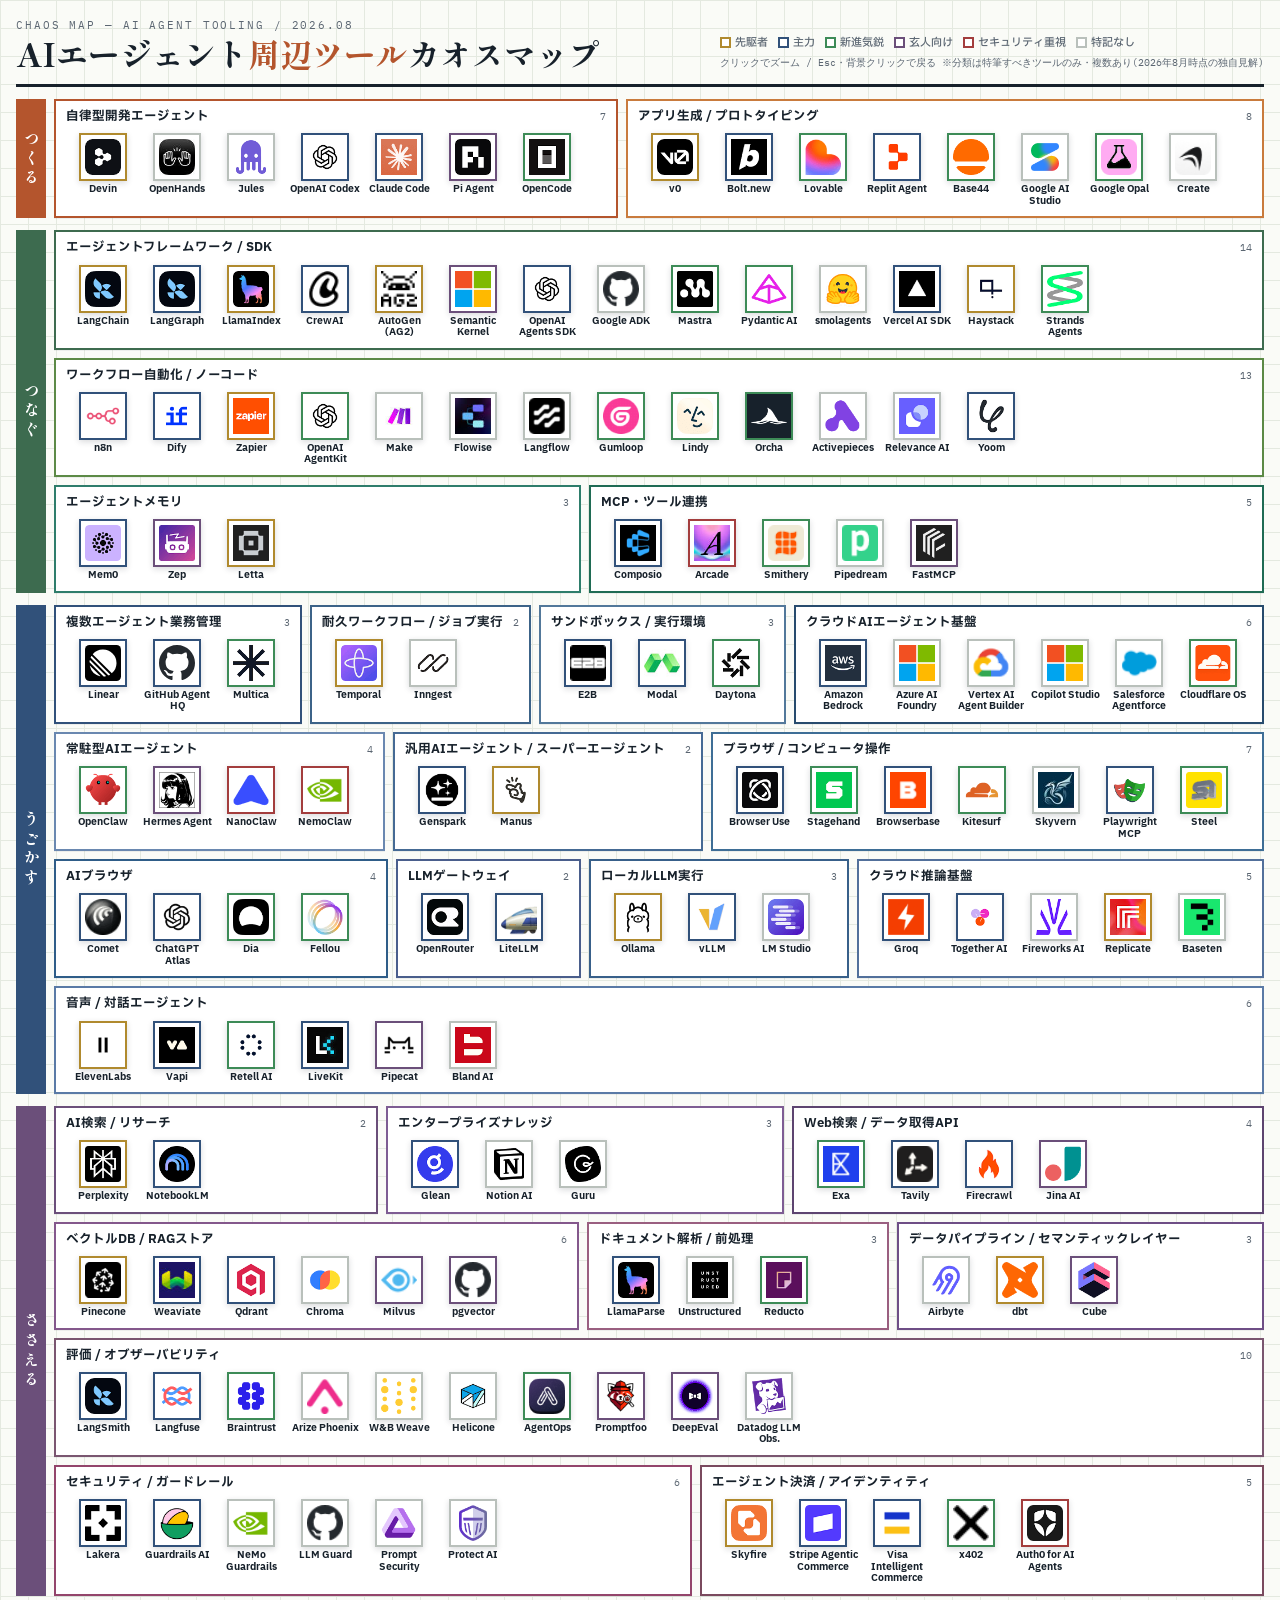
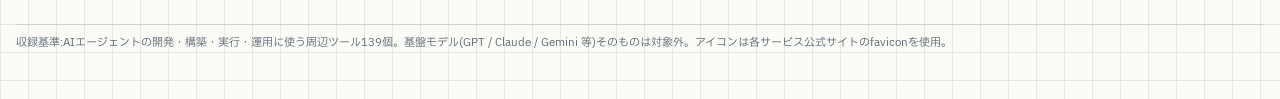
==== index.html @ af5947ff "rename html file" ====
<!DOCTYPE html>
<html lang="ja">
<head>
<meta charset="UTF-8">
<meta name="viewport" content="width=device-width, initial-scale=1.0">
<title>AIエージェント周辺ツール カオスマップ 2026</title>
<link rel="preconnect" href="https://fonts.googleapis.com">
<link href="https://fonts.googleapis.com/css2?family=Shippori+Mincho+B1:wght@700;800&family=IBM+Plex+Sans+JP:wght@400;500;700&family=IBM+Plex+Mono:wght@400;500&display=swap" rel="stylesheet">
<style>
:root{
  --paper:#FAFBF7;
  --grid:#E4E9E0;
  --ink:#17212B;
  --sub:#5B6672;
  --line:#C9D2CC;
  --panel:#FFFFFF;
  --t-pioneer:#B08A2E;
  --t-main:#31517A;
  --t-rising:#3D8B57;
  --t-expert:#6B4F7A;
  --t-security:#A33D3D;
}
*{margin:0;padding:0;box-sizing:border-box}
body{
  font-family:"IBM Plex Sans JP",-apple-system,"Hiragino Sans",sans-serif;
  color:var(--ink);
  background:var(--paper);
  background-image:
    linear-gradient(var(--grid) 1px, transparent 1px),
    linear-gradient(90deg, var(--grid) 1px, transparent 1px);
  background-size:28px 28px;
  line-height:1.5;
}
.wrap{max-width:1360px;margin:0 auto;padding:18px 16px 48px}

/* ---------- compact header ---------- */
header{
  display:flex;flex-wrap:wrap;align-items:flex-end;gap:8px 24px;
  border-bottom:3px solid var(--ink);padding-bottom:12px;margin-bottom:6px;
}
.h-left .eyebrow{font-family:"IBM Plex Mono",monospace;font-size:10.5px;letter-spacing:.18em;color:var(--sub)}
h1{font-family:"Shippori Mincho B1",serif;font-weight:800;font-size:clamp(20px,3.4vw,32px);line-height:1.2}
h1 .accent{color:#B4552D}
.h-right{display:flex;flex-direction:column;gap:4px;margin-left:auto;padding-bottom:2px}
.tier-legend{display:flex;flex-wrap:wrap;gap:4px 10px;font-size:11px;align-items:center}
.tier-key{display:inline-flex;align-items:center;gap:4px;color:var(--sub);font-weight:500}
.tier-key .ring{width:11px;height:11px;border:2.5px solid #888;background:#fff}
.legend-note{font-family:"IBM Plex Mono",monospace;color:var(--sub);font-size:10px}

/* ---------- zones (dense) ---------- */
.zone{display:flex;gap:8px;margin-top:12px}
.zone-rail{
  flex:0 0 30px;
  writing-mode:vertical-rl;
  font-family:"Shippori Mincho B1",serif;
  font-weight:700;font-size:15px;letter-spacing:.3em;
  color:#fff;text-align:center;padding:12px 0;
  display:flex;align-items:center;justify-content:center;
}
.zone-body{flex:1;display:flex;flex-wrap:wrap;gap:8px;align-content:flex-start}

/* ---------- category panels: icon clouds ---------- */
.panel{
  background:var(--panel);
  border:2px solid var(--hue,#888);
  padding:8px 10px 6px;
  box-shadow:0 1px 0 rgba(23,33,43,.06);
  cursor:zoom-in;
  transition:box-shadow .15s,transform .15s;
  flex:1 1 auto;
}
.panel:hover{box-shadow:0 4px 14px rgba(23,33,43,.16);transform:translateY(-1px)}
.panel h2{
  font-size:12.5px;font-weight:700;line-height:1.3;
  display:flex;justify-content:space-between;align-items:baseline;gap:8px;
  margin-bottom:2px;
}
.panel h2 .count{font-family:"IBM Plex Mono",monospace;font-size:10px;font-weight:400;color:var(--sub)}
.cloud{display:flex;flex-wrap:wrap;align-items:flex-start;justify-content:flex-start}
.tile{
  width:74px;
  display:flex;flex-direction:column;align-items:center;gap:2px;
  padding:6px 2px 4px;
  cursor:zoom-in;
  transition:transform .12s;
}
.tile:hover{transform:scale(1.14);z-index:3;position:relative}
.tile .ic{
  width:48px;height:48px;
  background:#fff;border:2.5px solid var(--tier,#98a0a8);
  box-shadow:0 2px 6px rgba(23,33,43,.16);
  display:flex;align-items:center;justify-content:center;
  overflow:hidden;
}
.tile .ic img{width:36px;height:36px;object-fit:contain}
.tile .ic.mono{font-family:"IBM Plex Mono",monospace;font-size:20px;font-weight:700;color:#fff;background:var(--mono-bg,#8a8f98)}
.tile .nm{
  font-size:10px;font-weight:700;line-height:1.15;text-align:center;
  max-width:74px;overflow-wrap:break-word;
}

footer{margin-top:28px;border-top:1px solid var(--line);padding-top:10px;font-size:11px;color:var(--sub)}
footer p+p{margin-top:3px}

/* ---------- zoom overlay ---------- */
#ov{
  position:fixed;inset:0;z-index:50;display:none;
  background:rgba(23,33,43,.45);
  backdrop-filter:blur(3px);
  overflow-y:auto;
  padding:4vh 16px 6vh;
}
#ov.open{display:block}
#ovPanel{
  max-width:1080px;margin:0 auto;
  background:var(--paper);
  border:3px solid var(--hue,#888);
  box-shadow:0 18px 60px rgba(0,0,0,.35);
  padding:22px 26px 28px;
  transform-origin:center top;
}
#ovPanel.zooming{transition:transform .28s cubic-bezier(.2,.8,.25,1),opacity .28s}
.crumbs{
  display:flex;align-items:center;gap:6px;flex-wrap:wrap;
  font-size:12.5px;font-family:"IBM Plex Mono",monospace;color:var(--sub);
  margin-bottom:14px;
}
.crumbs a{color:var(--ink);text-decoration:none;border-bottom:1px dashed var(--sub);cursor:pointer}
.crumbs a:hover{color:#B4552D;border-color:#B4552D}
.crumbs .sep{color:var(--line)}
.crumbs .cur{font-weight:700;color:var(--ink)}
.ov-close{
  float:right;
  font-family:"IBM Plex Mono",monospace;font-size:12px;
  border:1.5px solid var(--ink);background:#fff;
  padding:4px 10px;cursor:pointer;
}
.ov-close:hover{background:var(--ink);color:#fff}
.ov-title{font-family:"Shippori Mincho B1",serif;font-weight:800;font-size:clamp(20px,3.6vw,30px);line-height:1.3}
.ov-desc{
  display:grid;grid-template-columns:repeat(2,minmax(0,1fr));gap:10px;
  max-width:980px;margin-top:16px;
}
.ov-desc-block{
  min-width:0;padding:12px 14px 13px;
  border:1px solid var(--line);border-top:3px solid var(--hue);background:#fff;
}
.ov-desc-block h3{
  display:flex;align-items:center;gap:7px;margin-bottom:7px;
  font-size:12px;font-weight:700;letter-spacing:.05em;color:var(--ink);
}
.ov-desc-block h3::before{
  content:"";width:6px;height:6px;flex:none;background:var(--hue);border-radius:50%;
}
.ov-desc-block p{font-size:13px;color:var(--sub);line-height:1.8}
.ov-desc-block p span{display:block}
.ov-desc-block p span+span{margin-top:3px}
.ov-desc-fallback{font-size:13.5px;color:var(--sub);line-height:1.95;max-width:920px;margin-top:10px}
.tier-badge{
  display:inline-flex;align-items:center;gap:4px;
  font-size:10.5px;font-weight:700;letter-spacing:.04em;
  padding:1px 7px;color:#fff;
}
.tier-badge.pioneer{background:var(--t-pioneer)}
.tier-badge.main{background:var(--t-main)}
.tier-badge.rising{background:var(--t-rising)}
.tier-badge.expert{background:var(--t-expert)}
.tier-badge.security{background:var(--t-security)}
.mini{
  font-size:10px;font-family:"IBM Plex Mono",monospace;color:var(--sub);
  border:1px solid var(--line);padding:0 5px;
}

/* category view */
.relwrap{position:relative;margin-top:20px}
.relsvg{position:absolute;inset:0;width:100%;height:100%;pointer-events:none;z-index:2;overflow:visible}
.cards{display:grid;grid-template-columns:repeat(auto-fill,minmax(216px,1fr));gap:58px 54px;position:relative;z-index:1}
.tcard{
  background:#fff;border:1px solid var(--line);
  padding:11px 12px;cursor:zoom-in;
  box-shadow:0 1px 0 rgba(23,33,43,.06);
  transition:box-shadow .15s,transform .15s;
  display:flex;flex-direction:column;gap:6px;
}
.tcard:hover{box-shadow:0 5px 16px rgba(23,33,43,.2);transform:translateY(-2px)}
.tcard .row1{display:flex;align-items:center;gap:9px}
.tcard .ic{
  width:40px;height:40px;flex:none;
  background:#fff;border:2px solid var(--tier,#98a0a8);
  display:flex;align-items:center;justify-content:center;overflow:hidden;
}
.tcard .ic img{width:30px;height:30px;object-fit:contain}
.tcard .ic.mono{font-family:"IBM Plex Mono",monospace;font-size:17px;font-weight:700;color:#fff;background:var(--mono-bg,#8a8f98)}
.tcard .nm{font-weight:700;font-size:14px;line-height:1.25;flex:1}
.tcard .d{font-size:11.5px;color:var(--sub)}
.tcard .row2{display:flex;align-items:center;gap:6px;flex-wrap:wrap}
.xrel{margin-top:22px;border-top:1px dashed var(--line);padding-top:14px}
.xrel h3,.rel-legend h3,.svc-rels h3,.svc-sibs h3,.tl h3,.pow h3{font-size:12.5px;font-weight:700;letter-spacing:.06em;color:var(--sub);margin-bottom:8px}

/* 勢力図 (category power-map commentary) */
.pow{margin-top:26px;border-top:1px dashed var(--line);padding-top:14px}
.pow p{font-size:13.5px;line-height:1.95;max-width:880px}

/* category timeline */
.tl{margin-top:26px;border-top:1px dashed var(--line);padding-top:14px}
.tl-track{display:flex;overflow-x:auto;border-left:2px solid var(--ink);align-items:stretch}
.tl-col{flex:1 0 auto;min-width:92px;border-right:1px dashed var(--line);padding:0 10px 6px}
.tl-col.gap{flex:0 0 auto;min-width:34px;display:flex;align-items:flex-start;justify-content:center;color:var(--sub);font-family:"IBM Plex Mono",monospace;padding-top:3px}
.tl-year{font-family:"IBM Plex Mono",monospace;font-size:11.5px;font-weight:700;border-bottom:2px solid var(--ink);margin-bottom:9px;padding:1px 0}
.tl-items{display:flex;flex-direction:column;gap:7px}
.tl-item{display:flex;align-items:flex-start;gap:6px;font-size:11px;font-weight:700;cursor:zoom-in;line-height:1.2}
.tl-txt{display:flex;flex-direction:column;gap:1px;min-width:0}
.tl-n{overflow-wrap:break-word}
.tl-item:hover{color:#B4552D}
.tl-item .ic{width:22px;height:22px;border-width:2px;flex:none;background:#fff;display:inline-flex;align-items:center;justify-content:center;overflow:hidden}
.tl-item .ic img{width:16px;height:16px;object-fit:contain}
.tl-item .ic.mono{font-size:11px}
.tl-m{font-family:"IBM Plex Mono",monospace;font-size:9.5px;font-weight:400;color:var(--sub)}
.tl.single-year .tl-col{width:100%}
.tl.single-year .tl-items{display:grid;grid-template-columns:repeat(auto-fit,minmax(130px,1fr));gap:8px}
.tl.single-year .tl-item{border:1px solid var(--line);background:var(--panel);padding:8px;min-height:42px}
.xrel-items{display:flex;flex-direction:column;gap:6px}
.xrel-item{font-size:13px;display:flex;align-items:center;gap:8px;flex-wrap:wrap}
.xrel-item a{color:var(--ink);font-weight:700;text-decoration:none;border-bottom:1px dashed var(--sub);cursor:pointer}
.xrel-item a:hover{color:#B4552D;border-color:#B4552D}
.xrel-item .cat-of{font-size:11px;color:var(--sub)}
.reltag{font-size:10.5px;font-weight:700;color:#fff;padding:1px 8px;flex:none}
.rel-legend{margin-top:18px;border-top:1px dashed var(--line);padding-top:12px}
.rel-legend .items{display:flex;flex-wrap:wrap;gap:6px 14px;font-size:11.5px;color:var(--sub);align-items:center}
.rel-legend .sw{display:inline-block;width:22px;height:0;border-top-width:2.5px;margin-right:5px;vertical-align:middle}

/* service view */
.svc-head{display:flex;gap:16px;align-items:flex-start;margin-top:6px}
.svc-head .ic{
  width:76px;height:76px;flex:none;
  background:#fff;border:3px solid var(--tier,#98a0a8);
  display:flex;align-items:center;justify-content:center;overflow:hidden;
  box-shadow:0 3px 10px rgba(23,33,43,.15);
}
.svc-head .ic img{width:56px;height:56px;object-fit:contain}
.svc-head .ic.mono{font-family:"IBM Plex Mono",monospace;font-size:32px;font-weight:700;color:#fff;background:var(--mono-bg,#8a8f98)}
.svc-meta{flex:1}
.svc-badges{display:flex;gap:6px;flex-wrap:wrap;margin-top:6px;align-items:center}
.svc-link{font-family:"IBM Plex Mono",monospace;font-size:12px;color:#31517A;text-decoration:none;border-bottom:1px solid #31517A}
.svc-link:hover{color:#B4552D;border-color:#B4552D}
.svc-body{margin-top:18px;font-size:14.5px;line-height:1.9;max-width:820px}
.svc-cat-line{font-size:12px;color:var(--sub);margin-top:4px}
.svc-rels,.svc-sibs{margin-top:22px;border-top:1px dashed var(--line);padding-top:14px}
.sib-cloud{display:flex;flex-wrap:wrap}
.sib-cloud .tile{width:70px}
.sib-cloud .tile .ic{width:42px;height:42px}
.sib-cloud .tile .ic img{width:31px;height:31px}

@media(max-width:640px){
  .zone{gap:6px}
  .zone-rail{flex-basis:26px;font-size:13px;letter-spacing:.22em}
  .tile{width:64px}
  .tile .ic{width:42px;height:42px}
  .tile .ic img{width:31px;height:31px}
  #ovPanel{padding:16px 14px 22px}
  .ov-desc{grid-template-columns:1fr;gap:8px}
  .cards{grid-template-columns:repeat(auto-fill,minmax(160px,1fr));gap:26px 14px}
}
@media print{body{background:none}}
</style>
</head>
<body>
<div class="wrap">

<header>
  <div class="h-left">
    <div class="eyebrow">CHAOS MAP — AI AGENT TOOLING / 2026.08</div>
    <h1>AIエージェント<span class="accent">周辺ツール</span>カオスマップ</h1>
  </div>
  <div class="h-right">
    <div class="tier-legend">
      <span class="tier-key"><span class="ring" style="border-color:var(--t-pioneer)"></span>先駆者</span>
      <span class="tier-key"><span class="ring" style="border-color:var(--t-main)"></span>主力</span>
      <span class="tier-key"><span class="ring" style="border-color:var(--t-rising)"></span>新進気鋭</span>
      <span class="tier-key"><span class="ring" style="border-color:var(--t-expert)"></span>玄人向け</span>
      <span class="tier-key"><span class="ring" style="border-color:var(--t-security)"></span>セキュリティ重視</span>
      <span class="tier-key"><span class="ring" style="border-color:#B9C0BB"></span>特記なし</span>
    </div>
    <div class="legend-note">クリックでズーム / Esc・背景クリックで戻る ※分類は特筆すべきツールのみ・複数あり(2026年8月時点の独自見解)</div>
  </div>
</header>

<div id="map"></div>

<footer>
  <p>収録基準:AIエージェントの開発・構築・実行・運用に使う周辺ツール139個。基盤モデル(GPT / Claude / Gemini 等)そのものは対象外。アイコンは各サービス公式サイトのfaviconを使用。</p>
</footer>

</div>

<div id="ov" aria-modal="true" role="dialog"><div id="ovPanel"></div></div>

<script>
const S="saas",O="oss",B="both";
/* tool: [name, type, shortDesc, tier, bigtech?] */
const zones=[
{
  name:"つくる",color:"#B4552D",
  cats:[
    {title:"自律型開発エージェント",hue:"#B4552D",desc:"チャットやIssueからタスクを委任すると、コードやPRが非同期で返ってくる「AIエンジニア」型のエージェント。2024年のDevin登場で市場が立ち上がり、2025年にモデル各社が参入して開発現場の主戦場となった。",trend:"口火を切ったDevinに対し、モデルを持つ強みを活かしたClaude CodeとOpenAI Codexが2025年に一気に主導権を握った。OSS側はDevinへの対抗で生まれたOpenHandsが老舗格、Claude Code代替を掲げるOpenCodeが急伸中。ミニマル思想のPi Agentは「ハーネスは薄くていい」という対抗軸を示し、OpenClawのエンジンに採用されるなど存在感が大きい。",
     tools:[
      ["Devin",S,"Cognition社の自律型AIエンジニア。Slack等からタスクを丸ごと委任",["pioneer"]],
      ["OpenHands",O,"旧OpenDevin。OSSの自律型開発エージェントプラットフォーム",null],
      ["Jules",S,"Googleの非同期コーディングエージェント。GitHub連携でバックグラウンド実行",null,1],
      ["OpenAI Codex",S,"OpenAIのコーディングエージェント。クラウドで並列タスク実行",["main"],1],
      ["Claude Code",S,"Anthropic製エージェント。CLI・Web・モバイルから開発を委任",["main"],1],
      ["Pi Agent",O,"4ツールのみの超ミニマルOSSエージェント。OpenClawの基盤エンジン",["expert"]],
      ["OpenCode",O,"モデル非依存のOSSターミナルエージェント。Claude CodeのOSS代替の代表格",["rising"]]
     ]},
    {title:"アプリ生成 / プロトタイピング",hue:"#C97B3D",desc:"自然言語からUI・アプリを丸ごと生成する「vibe coding」の中心地。プロトタイプ用途から始まり、いまや本番アプリの初期構築まで守備範囲を広げている。",trend:"先行したv0(Vercel)とBolt.newの2強に、欧州発で急成長したLovableが割って入る構図。Replit Agentは構築からDB・デプロイまでの一気通貫で独自路線を走る。Base44のWix買収(2025年6月)が象徴する通り、大手による買収・取り込みが進むフェーズに入った。GoogleはAI StudioとOpalの二面展開で追う。",
     tools:[
      ["v0",S,"Vercel製。プロンプトからUI/Reactアプリを生成しそのままデプロイ",["pioneer", "main"]],
      ["Bolt.new",B,"StackBlitz製。ブラウザ内でフルスタックアプリ生成(OSS版bolt.diy)",["main"]],
      ["Lovable",S,"自然言語からWebアプリを構築する欧州発の急成長サービス",["rising"]],
      ["Replit Agent",S,"Replit上で構築からDB・デプロイまで一気通貫",["main"]],
      ["Base44",S,"ノーコードでフルアプリを生成。Wix傘下",["rising"]],
      ["Google AI Studio",S,"Gemini公式の開発ハブ。Buildでプロンプトからアプリ生成・公開",null,1],
      ["Google Opal",S,"Google Labs製。ノーコードでAIミニアプリを構築・共有",["rising"],1],
      ["Create",S,"テキストからサイト・アプリ・ツールを生成",null]
     ]},
  ]
},
{
  name:"つなぐ",color:"#3D6B4F",
  cats:[
    {title:"エージェントフレームワーク / SDK",hue:"#3D6B4F",desc:"エージェントをコードで組み立てるための開発基盤。LLM呼び出し・ツール実行・制御フロー・マルチエージェント連携を抽象化する。「とりあえずLangChain」の時代から、用途特化・軽量化へと世代交代が進む。",trend:"老舗LangChainはエコシステムの厚みでなお最大勢力だが、重厚な抽象化への反動から、型安全のPydantic AI、TypeScript圏のMastra・Vercel AI SDKといった軽量世代が支持を拡大。制御を厳密にしたい本番用途はLangGraphが定番化した。Microsoft・OpenAI・Google(ADK)・AWS(Strands)と大手の公式SDK参入が相次ぎ、中立系OSSとの綱引きが続く。",
     tools:[
      ["LangChain",O,"LLMアプリ開発の定番OSSフレームワーク。エコシステムが最大級",["pioneer", "main"]],
      ["LangGraph",B,"状態グラフでエージェントの制御フローを厳密に設計。商用Platformあり",["main"]],
      ["LlamaIndex",B,"RAG・データ接続に強いフレームワーク。エージェント機能も充実",["pioneer"]],
      ["CrewAI",B,"役割ベースのマルチエージェント「クルー」を手軽に構築",["main"]],
      ["AutoGen (AG2)",O,"Microsoft発のマルチエージェント会話フレームワーク",["pioneer"],1],
      ["Semantic Kernel",O,"Microsoft製のエンタープライズ向けエージェントSDK",["expert"],1],
      ["OpenAI Agents SDK",O,"OpenAI公式の軽量エージェントSDK。ハンドオフ機構が特徴",["main"],1],
      ["Google ADK",O,"GoogleのAgent Development Kit。A2Aプロトコルと連携",null,1],
      ["Mastra",B,"TypeScript向けエージェントフレームワーク。Gatsby開発陣が開発",["rising"]],
      ["Pydantic AI",O,"型安全なPythonエージェントFW。Pydanticチーム製",["rising"]],
      ["smolagents",O,"Hugging Face製の軽量エージェント。コード実行型が特徴",null],
      ["Vercel AI SDK",O,"TS/JSでAI機能を実装する事実上の標準SDK",["main"]],
      ["Haystack",B,"deepset製。検索・RAGパイプライン構築の老舗OSS",["pioneer"]],
      ["Strands Agents",O,"AWS発のOSSエージェントSDK。モデル駆動アプローチ",["rising"],1]
     ]},
    {title:"ワークフロー自動化 / ノーコード",hue:"#5C8A46",desc:"GUIや自然言語でエージェントと業務フローを組み立てる層。従来のiPaaSがAIを取り込み、AIネイティブな新興勢やローカル実行型が追う世代交代の最中にある。",trend:"老舗Zapierは8,000超の連携数でなお首位だが、セルフホストできるn8nがAIエージェントノードを武器に開発者層を取り込んだ。LLMアプリビルダーではDify、国産SaaS連携ではYoomが強い。GumloopはAI中心の処理、Orchaは無料OSS・ローカル実行という別軸で参入している。LangChain系ビルダーは本家の進化に挟まれ、差別化を迫られている。",
     tools:[
      ["n8n",B,"セルフホスト可能なワークフロー自動化。AIエージェントノードが強力",["main"]],
      ["Dify",B,"LLMアプリ/エージェントをGUIで構築できる人気OSS",["main"]],
      ["Zapier",S,"8,000超のアプリ連携を誇る自動化の老舗。AIエージェント機能も追加",["pioneer", "main"]],
      ["OpenAI AgentKit",S,"OpenAI公式。Agent Builder等でエージェントをGUI構築・組込",["rising"],1],
      ["Make",S,"ビジュアル重視のワークフロー自動化。複雑な分岐に強い",null],
      ["Flowise",B,"ノードベースでLLMフローを組めるOSSビルダー",null],
      ["Langflow",B,"LangChainベースのビジュアルビルダー",null],
      ["Gumloop",S,"AI特化のワークフロー自動化SaaS",["rising"]],
      ["Lindy",S,"ノーコードでAIアシスタント/エージェントを作成",["rising"]],
      ["Orcha",O,"自然言語で35超のツールをつなぐ、ローカル実行のOSS自動化デスクトップ",["rising"]],
      ["Activepieces",B,"OSSのZapier代替。MCP対応で拡張しやすい",null],
      ["Relevance AI",S,"ノーコードで「AIワークフォース」を構築",null],
      ["Yoom",S,"国産ノーコード自動化。国内SaaS連携とAI-OCR等のAI処理に強い",["main"]]
     ]},
    {title:"エージェントメモリ",hue:"#2E7D6B",desc:"会話やセッションをまたいでエージェントに長期記憶を与えるレイヤー。ユーザーごとの文脈保持が必要なコンシューマー向けエージェントの基盤技術。",trend:"研究発のLetta(旧MemGPT)が概念を切り開き、実装の使いやすさでMem0が事実上の定番になった。Zepはナレッジグラフ路線で企業向けに深掘りする。ただしモデルのコンテキスト長拡大と、ChatGPT/Claude本体へのメモリ内蔵が進むにつれ、独立レイヤーとしての存在意義を問われ続ける分野でもある。",
     tools:[
      ["Mem0",B,"エージェント用の長期メモリレイヤー。ユーザーごとの記憶を保持",["main"]],
      ["Zep",B,"会話履歴からナレッジグラフを構築するメモリ基盤",["expert"]],
      ["Letta",B,"旧MemGPT。メモリを持続するステートフルエージェント基盤",["pioneer"]]
     ]},
    {title:"MCP・ツール連携",hue:"#1F6B54",desc:"エージェントと外部ツール・SaaSをつなぐ接続層。ただし自分の資格情報で少数のツールを呼ぶだけなら、通常のライブラリやAPIの直呼びで足りる。この層が効くのは「他人のアカウントを預かる」「接続先が数十を超える」場合で、2024年末のMCP(Model Context Protocol)登場で標準化が一気に進んだ。",trend:"前提として、ここのサービスは全員に必要なものではない。自作エージェント+自分のAPIキー+数個のツールなら普通にパッケージを呼ぶのが最速で、これらの本質は「エンドユーザーごとのOAuthトークンを預かる金庫」と「数百コネクタの保守の外注」にある。その条件に当てはまる世界では、接続数で勝負するComposio・Pipedream、MCPレジストリのSmithery、開発フレームワークのFastMCPが中核を押さえ、認証付き実行のArcadeは「エージェントに権限をどう渡すか」に正面から取り組んで決済/アイデンティティ分野とも接近しつつある。",
     tools:[
      ["Composio",S,"エージェントと数百のSaaSをつなぐツール連携基盤",["main"]],
      ["Arcade",B,"認証付きでエージェントにツールを安全に実行させる基盤",["security"]],
      ["Smithery",S,"MCPサーバーのレジストリ/ホスティング",["rising"]],
      ["Pipedream",S,"API連携基盤。数千のアプリをMCPサーバーとして提供",null],
      ["FastMCP",O,"MCPサーバー構築の定番Pythonフレームワーク",["expert"]]
     ]},
  ]
},
{
  name:"うごかす",color:"#31517A",
  cats:[
    {title:"複数エージェント業務管理",hue:"#31517A",desc:"複数のAIや人へ仕事を割り振り、担当、進捗、相談、成果を一つの場所で管理する司令塔。個人でも組織でも使える。",
     trend:"エージェント単体の性能競争から、複数のAIへ誰が何を任せ、成果をどう共有するかという運用競争が始まった。現在の代表製品はソフトウェア開発から普及している。既存のIssue管理へAIを組み込むLinear、GitHub上で複数製品を束ねるAgent HQ、OSSで中立的な運用を目指すMulticaという3方向が見える。今後は開発以外の業務にも広がる可能性がある。",
     tools:[
      ["Linear",S,"AIエージェントをIssueやプロジェクトへ割り当て、人と同じ画面で進捗を管理",["main"]],
      ["GitHub Agent HQ",S,"複数のコーディングエージェントをGitHub上で割り当て・追跡する統合管理基盤",["main"],1],
      ["Multica",O,"エージェントをIssueの担当者として扱うOSSチーム管理基盤。進捗・会話・スキルも共有",["rising"]]
     ]},
    {title:"耐久ワークフロー / ジョブ実行",hue:"#3C6388",desc:"長時間のエージェント処理をステップ単位で保存し、障害や待機をまたいでも確実に再開させるバックエンド基盤。",
     trend:"分散システムで実績を積んだTemporalが、堅牢性を最優先する大規模・長期処理の基準点。Inngestはイベント駆動と導入の軽さを武器に、TypeScript中心のチームやサーバーレス環境から支持を広げる。両者ともエージェントを管理する画面ではなく、エージェントの仕事を落とさず動かす裏方である。",
     tools:[
      ["Temporal",B,"耐久性のあるワークフロー実行エンジン。長時間タスクの信頼性を担保",["pioneer", "expert"]],
      ["Inngest",B,"イベント駆動でAI処理を再試行・再開できる軽量な耐久実行基盤",null]
     ]},
    {title:"サンドボックス / 実行環境",hue:"#52789A",desc:"AIが生成したコードやコマンドを、利用者のPCや本番環境から隔離して安全に動かすためのクラウド実行環境。",
     trend:"エージェント専用サンドボックスではE2Bが市場を先行し、Daytonaが高速起動と状態保持で追う。ModalはAIエージェント専用品ではないが、GPU・Python処理からサンドボックスまで扱える汎用性が強み。競争軸は起動速度だけでなく、隔離強度、永続化、実行時間、ネットワーク制御へ広がっている。",
     tools:[
      ["E2B",B,"エージェント用のコード実行サンドボックス",["main"]],
      ["Modal",S,"生成コードも隔離実行できるサーバーレスGPU/Python基盤",["main"]],
      ["Daytona",B,"高速起動と状態保持に強いエージェント向けクラウドサンドボックス",["rising"]]
     ]},
    {title:"クラウドAIエージェント基盤",hue:"#274B6D",desc:"メガクラウド・大手SaaSが提供するマネージドなエージェント構築・運用基盤。ガバナンスと既存システム統合を武器にするエンタープライズの本命枠。",trend:"AWS Bedrockが機能の広さで一歩リードし、Azure AI FoundryとVertex AIが追走する三つ巴。業務側からはCopilot StudioとAgentforceが「現場が作る業務エージェント」を取りに来る。2026年8月にOSSで参入したCloudflare OSは、Gatekeeperによる統制を武器に「クラウドロックインなしの基盤」という新しい選択肢を突きつけた。",
     tools:[
      ["Amazon Bedrock",S,"AWSの生成AI基盤。Agents/AgentCoreでエージェントの構築から本番運用まで",["main"],1],
      ["Azure AI Foundry",S,"Microsoftの AI開発基盤。Agent Serviceとモデルカタログを統合",null,1],
      ["Vertex AI Agent Builder",S,"Google Cloudのエージェント構築・実行基盤。ADK/A2Aと連携",null,1],
      ["Copilot Studio",S,"Microsoft製。ノーコードで業務エージェントを構築しTeams等へ配置",null,1],
      ["Salesforce Agentforce",S,"CRMデータと連携する業務エージェント基盤。デジタルレイバーを掲げる",null,1],
      ["Cloudflare OS",B,"Cloudflare製のOSSエージェント基盤。隔離ランタイムとGatekeeperによる統制",["rising","security"],1]
     ]},
    {title:"常駐型AIエージェント",hue:"#6A88B0",desc:"メッセンジャーなどを窓口に、文脈を引き継ぎながら調査、通知、外部操作を続ける実働エージェント。個人だけでなくチームでも使える。",trend:"OpenClaw(旧Clawdbot)が2025年11月の登場から数ヶ月でコミュニティを席巻し、この分野の中心に座る。セキュリティ懸念への応答としてNanoClaw(コンテナ隔離)やNVIDIAのNemoClaw(統制レイヤー)が派生し、「OpenClaw経済圏」が形成されつつある。Nous ResearchのHermes Agentは経験からの自己学習という別軸を示す。管理画面よりも、会話と継続的な実行を担うことが共通点である。",
     tools:[
      ["OpenClaw",O,"WhatsApp/LINE等30超のチャネルに対応するOSS常駐エージェント。スキル共有のClawHubも",["rising"]],
      ["Hermes Agent",O,"Nous Research製。経験からスキルを自動獲得する自己学習型OSSエージェント",["expert"]],
      ["NanoClaw",O,"コンテナ隔離を前提にしたセキュリティ重視の軽量OSSエージェント",["security"]],
      ["NemoClaw",O,"NVIDIA製。OpenClawにサンドボックスや監査ログを加えるセキュリティ層",["security"],1]
     ]},
    {title:"汎用AIエージェント / スーパーエージェント",hue:"#456A94",desc:"1つの指示で調査から成果物作成まで完遂する万能型。2025年春のManusブームがこのジャンルを世に知らしめた。",trend:"火付け役のManusと、検索から電話代行まで抱えるGensparkの2強。ただしChatGPT/Claude本体のエージェント化が進むにつれ、汎用タスクは基盤モデル側に吸収されるリスクを常に抱える。生き残りの鍵はスライド・動画といった成果物の品質と、業務への深い統合だと見られている。",
     tools:[
      ["Genspark",S,"スーパーエージェントを核に調査・スライド・電話代行まで自律実行",["main"]],
      ["Manus",S,"調査から作業実行まで行う汎用自律エージェント。ブームの火付け役",["pioneer"]]
     ]},
    {title:"ブラウザ / コンピュータ操作",hue:"#3E6E96",desc:"エージェントがWeb画面やPCを直接操作するための実行ライブラリとブラウザ基盤。人間用UIしかないシステムをエージェントに開放する互換レイヤー。",trend:"OSSはBrowser Useがデファクトの座を固めた。クラウド実行基盤はBrowserbaseが先行し、自社SDKのStagehandとの垂直統合で強い。Playwright MCPは構造化されたページ情報を使う精度と、公式実装の安心感で急速に浸透。CloudflareのKitesurfは人向け機能を削り、大量並列時の効率を優先する軽量エンジンとして新たな競争軸を持ち込んだ。",
     tools:[
      ["Browser Use",B,"LLMにブラウザを操作させる人気OSSライブラリ",["main"]],
      ["Stagehand",O,"Browserbase製のAIブラウザ自動化SDK。コードとAIを併用",["rising"]],
      ["Browserbase",S,"エージェント向けヘッドレスブラウザのクラウド基盤",["main"]],
      ["Kitesurf",S,"Cloudflare製。AIエージェント向けに軽量化したステートレスなクラウドブラウザ",["rising"],1],
      ["Skyvern",B,"LLM+コンピュータビジョンでブラウザ作業を自動化",null],
      ["Playwright MCP",O,"Playwright公式のMCPサーバー。アクセシビリティツリーで操作",["main"],1],
      ["Steel",B,"エージェント向けブラウザAPI基盤",["rising"]]
     ]},
    {title:"AIブラウザ",hue:"#2F5D88",desc:"エージェントを内蔵し、人の代わりにWebを操作するブラウザ。2025年に一斉開花した「ポストChrome」の陣取り合戦。",trend:"先行のComet(Perplexity)が無償開放でユーザーを一気に広げた直後、OpenAIのChatGPT Atlasが参入して本命視される展開に。Dia(Atlassian傘下入り)はArc譲りのUX、Fellouは自律ワークフロー特化で差別化する。Google/Chrome陣営の反撃を含め、2026年最大級の覇権争いが進行中。",
     tools:[
      ["Comet",S,"Perplexity製のエージェント型ブラウザ。調査から予約・購入まで代行",["main"]],
      ["ChatGPT Atlas",S,"OpenAIのChatGPT内蔵ブラウザ。エージェントモードでサイト上のタスクを代行",["main"],1],
      ["Dia",S,"The Browser Company製のAIファーストブラウザ。Arc後継でAtlassian傘下",["rising"]],
      ["Fellou",S,"「Deep Action」で複数サイト横断の自律作業を行うエージェント型ブラウザ",["rising"]]
     ]},
    {title:"LLMゲートウェイ",hue:"#4A5E8C",desc:"多数のモデルを単一APIに統合する呼び出し口。モデルを乗り換えながら使うマルチモデル運用の標準装備になった。",trend:"ホスト型はOpenRouter、セルフホストOSSはLiteLLMという住み分けがほぼ確立した。モデルの世代交代が激しい限りゲートウェイの需要は安泰だが、各クラウドがゲートウェイ機能を内蔵し始めており、独立系はルーティングの賢さと課金管理で価値を証明し続ける必要がある。",
     tools:[
      ["OpenRouter",S,"数百のモデルを単一APIで呼べるゲートウェイ",["main"]],
      ["LiteLLM",B,"100超のLLM APIをOpenAI形式に統一するOSSプロキシ",["main", "expert"]]
     ]},
    {title:"ローカルLLM実行",hue:"#38608A",desc:"手元のマシンやオンプレでLLMを動かす実行環境。プライバシー、コスト、そして「自分のマシンで動く楽しさ」が普及の動機。",trend:"個人利用はOllamaが圧倒的デファクトで、GUI派にはLM Studioが定番。サーバーサイドの本番推論はvLLMが標準の座を固めた。ローカルで実用になる小型モデルの性能向上が強い追い風で、裾野は広がり続けている。",
     tools:[
      ["Ollama",O,"ローカルLLM実行の定番。1コマンドでモデルを起動",["pioneer", "main"]],
      ["vLLM",O,"高スループット推論エンジンの標準OSS",["main", "expert"]],
      ["LM Studio",S,"GUIでローカルLLMを動かすデスクトップアプリ",null]
     ]},
    {title:"クラウド推論基盤",hue:"#52709B",desc:"OSSモデルを高速・低コストで動かすマネージド推論API。モデルホスティングの主戦場であり、価格競争の最前線。",trend:"速度特化のGroq(独自LPU)が話題性で突出し、Together AIとFireworks AIが総合力で追う。老舗Replicateは「公開モデルを即APIで」という手軽さで個人開発者に強い。フロンティアモデルのAPI値下げに常に挟まれ、OSSモデル推論は消耗戦の様相を呈している。",
     tools:[
      ["Groq",S,"独自LPUによる超高速推論API",["main"]],
      ["Together AI",S,"OSSモデルのクラウド推論/ファインチューニング基盤",["main"]],
      ["Fireworks AI",S,"高速・低コストのモデル推論基盤",null],
      ["Replicate",S,"公開モデルをAPIで即実行できるプラットフォーム",["pioneer"]],
      ["Baseten",S,"モデルのデプロイ/推論基盤。本番運用向け",null]
     ]},
    {title:"音声 / 対話エージェント",hue:"#5A7AA6",desc:"電話・音声UIのリアルタイム対話エージェント。コールセンター自動化を軸に、音声がエージェントの主要インターフェースになりつつある。",trend:"音声合成の王者ElevenLabsが会話エージェント基盤まで降りてきて全域をカバーしにかかる。電話特化ではVapi・Retell AI・Bland AIが乱戦状態。OSS側はLiveKit(リアルタイム基盤)とPipecat(フレームワーク)の組み合わせが定番として定着した。",
     tools:[
      ["ElevenLabs",S,"音声合成の代表格。会話エージェント基盤も提供",["pioneer", "main"]],
      ["Vapi",S,"音声AIエージェントを構築するための開発者向けAPI",["main"]],
      ["Retell AI",S,"電話対応AIエージェントの構築基盤",["rising"]],
      ["LiveKit",B,"リアルタイム音声/映像のOSS基盤。音声エージェントSDKが人気",["main"]],
      ["Pipecat",O,"音声・マルチモーダルエージェントのOSSフレームワーク",["expert"]],
      ["Bland AI",S,"架電・受電を自動化する電話AI",null]
     ]},
  ]
},
{
  name:"ささえる",color:"#6B4F7A",
  cats:[
    {title:"AI検索 / リサーチ",hue:"#6B4F7A",desc:"Webや手持ち資料を根拠に調べて答えるリサーチエージェント。検索エンジンという行為そのものの再発明が進む。",trend:"AI検索の代名詞となったPerplexityが、ブラウザ(Comet)まで拡張して独走する。NotebookLMは「手持ち資料に閉じる」という逆張りで固有の地位を確立した。ただしChatGPT/Geminiへの検索統合という頭上の脅威は常にあり、独立系の生存競争は厳しさを増している。",
     tools:[
      ["Perplexity",S,"AI検索エンジンの代表格。検索APIも提供",["pioneer", "main"]],
      ["NotebookLM",S,"Google製。手持ち資料だけを根拠に回答・音声解説するリサーチ基盤",["main"],1]
     ]},
    {title:"エンタープライズナレッジ",hue:"#7E5D93",desc:"社内データを横断検索し、エージェントに業務文脈を供給する企業内ナレッジ層。RAGの「R」を企業内で担う。",trend:"Gleanが「社内版Google」としてエンタープライズを深耕しリードする。NotionはワークスペースぐるみのAI統合で、下からGleanの領域を侵食する構え。MCPの普及で「ナレッジをエージェントに繋ぐ」需要が急増しており、検索製品からエージェント基盤への転身が各社共通の課題になっている。",
     tools:[
      ["Glean",S,"社内データを横断検索するエンタープライズAIアシスタント",["main"]],
      ["Notion AI",S,"Notion内のドキュメント・ナレッジをAIで横断活用",null],
      ["Guru",S,"社内ナレッジ管理+AI検索",null]
     ]},
    {title:"Web検索 / データ取得API",hue:"#5D4470",desc:"エージェントに最適化された検索・クローリングAPI。エージェントがWebを見るための「目」を担う。",trend:"RAG時代にTavilyが定番化し、セマンティック検索のExaが追う。クローラーではFirecrawlが人気を集めて急成長した。検索APIの単価はエージェントのコスト構造に直結するため、価格と精度の競争が続く。Google/BingのAPI制約が強いことが、皮肉にも独立系の追い風になっている。",
     tools:[
      ["Exa",S,"AI/エージェント向けのセマンティックWeb検索API",["rising"]],
      ["Tavily",S,"エージェント向けに最適化されたWeb検索API",["main"]],
      ["Firecrawl",B,"WebサイトをLLM向けデータに変換するクローラー",["main"]],
      ["Jina AI",B,"Reader等のWebデータ取得・埋め込みAPI群",["expert"]]
     ]},
    {title:"ベクトルDB / RAGストア",hue:"#84588C",desc:"エンベディングを保存・検索するRAGの中核ストア。ブーム期の乱立から、整理・成熟のフェーズに入った。",trend:"ブームを作った先駆者Pineconeに、OSS勢のWeaviate・Qdrant・Milvusが追撃する構図が続く。だが実利面での最大勢力は「PostgreSQLで済ませる」pgvectorだという見方も根強い。専用DBはハイブリッド検索や運用性での差別化を迫られ、汎用DB(Postgres/Elasticsearch/MongoDB)のベクトル対応に絶えず浸食されている。",
     tools:[
      ["Pinecone",S,"マネージドベクトルDBの代表格",["pioneer", "main"]],
      ["Weaviate",B,"ハイブリッド検索に強いOSSベクトルDB",["main"]],
      ["Qdrant",B,"Rust製の高速OSSベクトルDB",["main"]],
      ["Chroma",B,"開発者に人気の軽量ベクトルDB",null],
      ["Milvus",B,"大規模向けOSSベクトルDB。Zillizが商用版を提供",["expert"]],
      ["pgvector",O,"PostgreSQLにベクトル検索を追加する拡張",["expert"]]
     ]},
    {title:"ドキュメント解析 / 前処理",hue:"#9A5F80",desc:"PDF・帳票・非構造化データをLLMが読める形に変換する前処理層。RAGの品質を左右する隠れた主役。",trend:"汎用ETLのUnstructuredが老舗格で、LlamaParseがRAG文脈での定番となり、精度特化のReductoが金融・医療など高難度領域で急伸する。VLM(視覚言語モデル)の進化で「解析専業ツール」の必要性がどこまで残るかが、この分野の今後を占う論点。",
     tools:[
      ["LlamaParse",S,"複雑なPDF・表を高精度解析するLlamaIndex系サービス",["main"]],
      ["Unstructured",B,"非構造化データをLLM向けに変換するETL",null],
      ["Reducto",S,"高精度ドキュメント解析API",["rising"]]
     ]},
    {title:"データパイプライン / セマンティックレイヤー",hue:"#6E4E86",desc:"データの統合・変換と、AIにデータの「意味」を教える層。AI以前から続くデータ基盤が、エージェント対応で再び脚光を浴びる。",trend:"dbtとAirbyteという確立した2大定番がエージェント対応を進める安定構図。異彩を放つのはCubeで、セマンティックレイヤーが「AIに正確な数値を答えさせる」ための必須部品として再発見され、強い追い風を受けている。",
     tools:[
      ["Airbyte",B,"データ統合(ELT)の定番OSS",null],
      ["dbt",B,"データ変換の業界標準ツール",["pioneer", "main"]],
      ["Cube",B,"セマンティックレイヤー。AIにデータの「意味」を提供し正確な分析を実現",["expert"]]
     ]},
    {title:"評価 / オブザーバビリティ",hue:"#7A5670",desc:"プロンプト評価・トレース・コスト監視。デモから本番へ進むために避けて通れない、エージェント運用の計器盤。",trend:"LangSmith(商用)とLangfuse(OSS)の2強構図が続く。エージェント特化の監視ではAgentOpsがユニークな位置を取る。既存監視の巨人Datadogの本格参入により、独立系は「LLM特化の深さ」で価値を証明できるかの正念場。評価側はPromptfooとDeepEvalがOSSの定番として定着した。",
     tools:[
      ["LangSmith",S,"LangChain製のトレース/評価プラットフォーム",["main"]],
      ["Langfuse",B,"OSSのLLMオブザーバビリティの代表格",["main"]],
      ["Braintrust",S,"評価・実験管理プラットフォーム",["rising"]],
      ["Arize Phoenix",B,"OSSのトレース/評価ツール",null],
      ["W&B Weave",B,"Weights & BiasesのLLMアプリ評価/監視",null],
      ["Helicone",B,"LLM APIの監視・コスト管理",null],
      ["AgentOps",B,"エージェント特化の監視/デバッグツール",["rising"]],
      ["Promptfoo",O,"OSSのプロンプト評価/レッドチーミング",["expert", "security"]],
      ["DeepEval",O,"単体テスト感覚で使えるOSSのLLM評価FW",["expert"]],
      ["Datadog LLM Obs.",S,"DatadogのLLM監視機能。既存監視と統合",null,1]
     ]},
    {title:"セキュリティ / ガードレール",hue:"#93456B",desc:"プロンプトインジェクション対策・入出力制御・AIセキュリティ統合。エージェントに権限と実行力を渡す時代の防具。",trend:"単機能のガードレールOSS(NeMo Guardrails/LLM Guard)は成熟し、主戦場は「エージェントの行動をどう統制するか」へ移った。LakeraとPrompt Securityが企業向けで競り合い、Protect AIのPalo Alto Networks買収が示す通り、大手セキュリティベンダーによる取り込みが加速している。",
     tools:[
      ["Lakera",S,"プロンプトインジェクション対策の代表格",["main"]],
      ["Guardrails AI",B,"入出力バリデーションのOSS+バリデータHub",["main"]],
      ["NeMo Guardrails",O,"NVIDIA製の対話ガードレールOSS",null,1],
      ["LLM Guard",O,"入出力のサニタイズを行うOSSツール",null],
      ["Prompt Security",S,"企業向け生成AIセキュリティ基盤",null],
      ["Protect AI",S,"AIセキュリティ統合。Palo Alto Networks傘下",null]
     ]},
    {title:"エージェント決済 / アイデンティティ",hue:"#7A4A5E",desc:"エージェントによる支払いと、「誰の代理か」という本人性を支える新しい信頼層。2025年に決済大手が一斉参入した最新分野。",trend:"2024年に単独で開拓した先駆者Skyfireの約1年後、Visa・Coinbase(x402)・Stripe(ACP)が数ヶ月差で相次いで参入し、一気に標準争いへ突入した。カードレールのVisa/Stripe連合とステーブルコインのx402が対立軸で、Cloudflareがx402側に付いたことで構図が鮮明に。アイデンティティはAuth0が先行するが、KYA(Know Your Agent)の標準はまだ定まっていない。",
     tools:[
      ["Skyfire",S,"エージェント決済網の先駆者。ウォレットとKYA(Know Your Agent)を提供",["pioneer"]],
      ["Stripe Agentic Commerce",S,"Stripe+OpenAIの決済標準ACP。ChatGPT内購入を支える",["main"],1],
      ["Visa Intelligent Commerce",S,"VisaNetをAIエージェントに開放。トークン化カードと支出制御をAPI提供",["main"],1],
      ["x402",O,"HTTP 402を復活させたオープン決済標準。ステーブルコインで即時支払い",["rising"]],
      ["Auth0 for AI Agents",S,"Okta/Auth0のエージェントID基盤。Token VaultとCIBAで安全な代理実行",["security"]]
     ]},
  ]
}
];

/* Category guides explain what each layer is, who needs it, and where it is excessive. */
const CATEGORY_DESCRIPTIONS={
  "自律型開発エージェント":"自律型開発エージェントは、自然言語で渡された課題を読み、リポジトリを調査し、実装、テスト、修正、プルリクエスト作成までを一続きの仕事として進めるツール群である。短いコードを補完する従来のAI支援とは異なり、人が常時横で指示しなくても数十分から数時間のタスクを非同期で処理できる点が核になる。主な利用者はソフトウェア開発者や開発組織で、定型的なバグ修正、依存関係更新、テスト追加、バックログ消化などに向く。一方、仕様が曖昧な新規事業や、設計判断に組織固有の背景が強く影響する仕事は、依然として人間のレビューと対話が欠かせない。一般の利用者が直接使う機会は少ないが、社内ツールやWebサービスを運営する企業にとっては開発速度を左右する重要な基盤になりつつある。選ぶ際は、対応する開発環境、権限の分離、変更内容の説明力、テスト成功率、並列実行、料金体系を確認したい。成果を人間が検証できる形で示し、既存のレビュー手順へ無理なく組み込めるかも重要である。",
  "アプリ生成 / プロトタイピング":"アプリ生成・プロトタイピングは、作りたい画面や機能を文章で伝えると、UI、コード、データベース、認証、公開環境までをまとめて用意するサービス群である。デザイン案を眺めるだけでなく、実際に触れるWebアプリを数分で作り、会話しながら修正できるため、企画担当者、デザイナー、個人開発者、起業家がアイデアを検証する場面で特に有効だ。社内の申請画面や小規模な業務ツールなら、非エンジニアでも実用段階まで持っていけることがある。ただし、生成直後のアプリがそのまま安全で保守可能とは限らない。決済、個人情報、複雑な権限、長期運用が絡む場合は、コードレビュー、テスト、監視、データ移行の設計が必要になる。一般の人に最も触れやすい開発カテゴリだが、簡単に作れることと安心して運営できることは別問題である。選定では、生成コードを所有・持ち出せるか、GitHub連携、利用できる技術構成、バックエンドの自由度、公開後の料金を比べるとよい。",
  "エージェントフレームワーク / SDK":"エージェントフレームワークとSDKは、LLMへの指示、ツール呼び出し、状態管理、分岐、再試行、複数エージェントの連携といった処理を、開発者がコードで組み立てるための部品である。チャットサービスそのものではなく、自社アプリや業務システムの中にエージェント機能を実装する際に使う。対象は主にソフトウェアエンジニアで、一般利用者が単独で導入するものではない。簡単な質問応答や一回限りの自動処理ならモデルAPIを直接呼ぶだけで足りることも多く、フレームワークを入れるほど依存関係やデバッグ箇所が増える点には注意が必要だ。長時間処理、人間による承認、途中再開、監査可能な実行履歴などが必要になった段階で価値が大きくなる。選定では、対応言語やモデル数だけでなく、制御フローの明示性、型安全性、テストのしやすさ、観測機能、ベンダーロックイン、将来の移行コストを見るべきである。ノーコード層より自由度は高いが、信頼性を自分たちで設計する責任も増えるカテゴリだ。",
  "ワークフロー自動化 / ノーコード":"ワークフロー自動化・ノーコードは、メール受信、フォーム送信、顧客情報の更新などをきっかけに、複数のSaaSやAI処理をつないで仕事を自動実行するカテゴリである。従来は決められた条件どおりにデータを転記するiPaaSが中心だったが、現在は文章の分類、要約、調査、判断を担うAIエージェントを途中に置けるようになった。営業、マーケティング、カスタマーサポート、バックオフィスなど、プログラミングを主業務にしない人でも効果を得やすく、一般企業にとって最も実用に近い領域の一つである。ただし、AIに任せる範囲を広げすぎると誤送信や誤更新が起きるため、承認ステップ、実行履歴、再試行、権限管理が重要になる。単純な一対一連携はZapierやYoom、複雑な分岐やセルフホストはMakeやn8n、AI中心の処理はGumloopやDifyのように得意分野が異なる。選ぶ前に利用中のSaaSへの対応、月間実行量、国内サービスとの相性、担当者が保守できる難易度を確認したい。",
  "エージェントメモリ":"エージェントメモリは、過去の会話、利用者の好み、実行した作業、得られた事実を保存し、別のセッションでも必要な情報だけを取り出せるようにする開発者向けの基盤である。モデルの入力欄に全履歴を毎回詰め込むのではなく、記憶を要約・分類し、重要度や新しさに応じて再利用する。長期間付き合う個人アシスタント、顧客ごとの事情を覚えるサポートエージェント、継続的に案件を追う営業エージェントでは有効だ。一方、一般の人がメモリ製品を直接操作する場面はほとんどなく、ChatGPTやClaudeに内蔵された記憶機能だけで足りる利用者も多い。単発の要約や定型ワークフローにも専用メモリは不要である。導入すると、誤った記憶の固定化、個人情報の保持、削除要求への対応、ユーザー間の情報混入といった新しいリスクが生まれる。開発者は検索精度だけでなく、何を覚え、いつ忘れ、誰が訂正できるかまで設計する必要があるため、小さく始めて必要性を確かめるべきカテゴリである。",
  "MCP・ツール連携":"MCP・ツール連携は、AIエージェントがカレンダー、CRM、データベース、社内APIなどを読み書きするための接続層である。MCPは接続方法を共通化する規格で、対応するクライアントとサーバーを組み合わせれば、サービスごとに専用プラグインを作る負担を減らせる。主な利用者はエージェントを開発・運用する技術者だが、完成した連携は一般利用者にも、AIへ自然言語で依頼するだけで外部サービスを操作できる体験として現れる。単に会話や文章生成を使うだけなら意識する必要はない。一方で、エージェントに書き込み権限を渡すと、誤操作、過剰なデータ取得、認証情報の漏洩、悪意ある入力によるツール実行が問題になる。接続数の多さだけでなく、OAuthなどの認証、権限の細分化、承認画面、監査ログ、実行環境の隔離が選定の要点である。MCPサーバーの検索・配布、認証付き実行、独自サーバー開発では必要な製品が異なるため、自社が接続を使う側か提供する側かを先に整理したい。",
  "エージェント管理 / 実行基盤":"エージェント管理・実行基盤は、複数のエージェントに仕事を割り当て、進捗や失敗を追跡し、安全な環境でコードや長時間処理を動かすための運用層である。エージェントが単発のチャットを越え、数時間後に結果を返したり、複数案件を並行処理したりするようになると、キュー、再試行、タイムアウト、途中再開、成果物の保存が必要になる。主な対象はAI機能を本番提供する開発チームや、多数のコーディングエージェントを使う組織であり、一般利用者や小規模な自動化ではサービス側に内蔵された実行機能で十分なことが多い。このカテゴリには、耐久性のあるワークフロー、隔離されたコード実行環境、エージェントを人員のように管理する製品が同居しているため、目的を混同しないことが重要だ。選定では、障害時に二重実行を防げるか、実行環境の起動速度と隔離強度、ネットワーク権限、ログ、コスト上限、既存のCIやチケット管理との連携を確認したい。見えにくい裏方だが、デモを安定した業務へ変えるための土台である。",
  "クラウドAIエージェント基盤":"クラウドAIエージェント基盤は、モデル、データ接続、ツール、実行環境、評価、権限管理を一つのクラウド上でまとめて提供し、企業がエージェントを構築・配備するための総合サービスである。AWS、Microsoft、Googleなどの既存クラウドを利用する企業は、社内データやID管理を大きく組み替えずに導入でき、監査、リージョン、契約、サポートを一元化しやすい。主な利用者は情報システム部門、クラウド基盤チーム、大規模な業務システムを持つ開発組織で、個人や小規模チームには設定項目と費用が過剰になりやすい。単純な社内チャットや試作品ならDifyなどの完成品の方が速い場合もある。強みは統制と既存資産との統合だが、各社固有のAPIやデータ基盤へ深く依存すると乗り換えが難しくなる。比較時には、使えるモデルの範囲、データを学習へ利用しない保証、ネットワーク分離、アクセス制御、評価・監視、従量課金の予測可能性を確認したい。製品機能だけでなく、自社がすでに採用しているクラウドとの整合性が選択を大きく左右するカテゴリである。",
};
Object.assign(CATEGORY_DESCRIPTIONS,{
  "複数エージェント業務管理":"複数のAIエージェントへ並行して仕事を任せたい人向け。会社のチームだけでなく、一人で複数案件を回す個人にも合う。Issueやタスクで仕事を分け、担当、期限、成果を一覧で見たい場合に役立つ。現在の代表製品は開発業務から普及しているが、分類軸は業種や利用人数ではなく、仕事を管理する役割である。エージェントを別々の画面から動かすと、誰に何を頼んだか分からなくなる。途中経過や失敗、成果物も散らばり、同じ指示を重ねることがある。数が増えるほど、AIを監督する作業そのものが新しい負担になる。人だけのタスク管理では、エージェントの実行状況を十分に追えない場合もある。AIを担当者としてタスクへ割り当て、進捗、相談、成果を一つの場所で追える。複数の仕事を並行させても、どこで人の判断が必要か分かりやすい。個人は一人チームの司令塔として使える。組織では人とAIの責任分担を共有できる。人は優先順位、承認、レビューへ集中しやすくなる。これは仕事を整理して監督する製品であり、作業を行うエージェント本体とは限らない。常駐型AIエージェントと組み合わせる場合もある。曖昧な依頼を大量に渡せば、確認作業が増える。アクセス権、同時実行数、費用上限、失敗時の責任者を決め、小さな案件から運用を固めたい。",
  "常駐型AIエージェント":"会話を窓口に、継続して調査、通知、外部操作を任せたい人向け。個人秘書として使う個人にも、共通の窓口を置きたいチームにも合う。予定やメッセージを理解し、必要な時間に自ら動くAIを求める場合に役立つ。現在はセルフホストに慣れた先進ユーザーが中心だが、対象は個人に限らない。一般的なチャットAIは、会話が終わると仕事も止まりやすい。毎回同じ前提を説明し、メールや予定、ファイルを人が確認して渡す必要もある。定期的な見回りや通知、返答待ちをまたぐ仕事は、一回ごとのチャットでは続けにくい。チームで使う場合も、共通文脈を持つ実働役がいないと依頼が分散する。メッセンジャーから依頼すると、過去の文脈を引き継いで実際の作業を進められる。調査や整理を続け、決めた時刻に通知し、許可された外部ツールも操作できる。個人なら自分専用の相棒になる。チームなら共通の受付や実働担当として使える。複数エージェント業務管理の配下で動く実働役にもなれる。常駐する分、メール、ファイル、端末など広い権限を持ちやすい。悪意あるメッセージを命令として取り込む危険もある。最初は読み取りだけにし、送信、削除、購入には人の確認を残したい。保存先、記憶の削除、実行ログ、費用、障害対応を決め、権限を段階的に広げる必要がある。",
  "汎用AIエージェント / スーパーエージェント":"汎用AIエージェント、いわゆるスーパーエージェントは、一つの依頼から作業計画を立て、Web調査、資料収集、表計算、文章作成、スライド生成などを横断して最終成果物まで作るクラウドサービスである。専用のフローを事前に組まなくても、旅行計画、市場調査、営業リスト、比較レポートといった幅広い仕事を任せられるため、一般利用者や企画・営業職にも入口が分かりやすい。短時間でたたき台を得る用途には強いが、調査元の取り違え、計算ミス、途中での方針逸脱が起きることがあり、完成品を無条件に採用する使い方には向かない。機密資料をアップロードする場合はデータ保持方針にも注意が要る。また、ChatGPTやClaudeなど基盤サービス自身が同様の実行機能を備え始めており、独立製品を契約する必然性は成果物の質や固有連携に左右される。比較では、途中経過と出典を確認できるか、失敗時にやり直せるか、生成物を編集可能な形式で持ち出せるか、実行時間と追加料金、社内データへの接続範囲を見るとよい。",
  "ブラウザ / コンピュータ操作":"ブラウザ・コンピュータ操作は、AIエージェントが人間向けのWeb画面やデスクトップアプリを読み、クリック、入力、スクロール、ファイル操作を行うための開発ライブラリと実行基盤である。APIが用意されていない古い業務システムや、複数サイトを横断する手続きを自動化できるため、エージェントに現実の仕事を任せる最後の接点になる。主な利用者は開発者や自動化担当者で、一般の人が直接ライブラリを扱うものではない。完成した機能は予約、データ登録、テスト、調査などの形で利用者に届く。画面操作はAPI連携より壊れやすく、レイアウト変更、ポップアップ、二要素認証、通信遅延で失敗しやすい。さらに、閲覧中の文章に埋め込まれた命令をAIが誤って実行するプロンプトインジェクションや、誤クリックによる購入・削除も重大なリスクになる。選定では、DOMやアクセシビリティツリーを使うか画像認識を使うか、ブラウザの隔離、セッション管理、再現可能なログ、人間の承認、失敗時の復旧、並列実行の費用を確認したい。",
  "AIブラウザ":"AIブラウザは、Web閲覧の画面そのものにAIを組み込み、開いているページへの質問、要約、文章作成に加えて、複数サイトをまたぐ調査や入力作業まで代行させるエンドユーザー向け製品である。別タブのチャットへ文章を貼り付ける必要がなく、閲覧中の文脈をそのまま使えることが最大の利点で、学生、知識労働者、買い物や旅行を頻繁に行う一般利用者にも分かりやすい。開発者向けのブラウザ操作基盤とは異なり、利用者自身が毎日のブラウザとして使うことを前提にしている。ただし、閲覧履歴、ログイン状態、入力内容を広く見られるため、通常のAIサービス以上にプライバシーと権限管理が重要になる。エージェントによる予約や購入はまだ誤操作の可能性があり、最終確認を省くべきではない。既存のChromeやSafariにもAI機能が統合されつつあるため、専用ブラウザへ移る価値は、検索品質だけでなくタブ整理、メモリ、作業代行の完成度で判断したい。履歴の保存範囲、学習利用の有無、拡張機能との互換性、企業管理、対応OSも選定ポイントになる。",
  "LLMゲートウェイ":"LLMゲートウェイは、OpenAI、Anthropic、Google、各種OSSモデルなど異なる生成AIを、共通のAPIから呼び出せるようにする中継層である。アプリ側の実装を大きく変えずにモデルを切り替え、用途や価格、速度、障害状況に応じて自動ルーティングできる。利用量、コスト、遅延、エラーを一か所で記録し、部門別の上限や禁止モデルを設定する役割も持つため、複数モデルを使う開発組織や企業のAI基盤担当者に向く。一般利用者が直接触るものではなく、一つのモデルを少量使うだけの小規模アプリでは、ゲートウェイを挟む複雑さや追加障害点の方が大きい場合がある。また、各モデル固有の新機能を共通仕様へ丸めると、最新能力を十分に使えないこともある。選定では、対応モデル数よりも、ストリーミングやツール呼び出しへの追随速度、ログ内の機密情報を隠す仕組み、再試行とフォールバック、レート制御、課金の透明性、セルフホスト可否を見るべきだ。モデル競争が続く間、乗り換え余地を保つ保険として価値がある。",
  "ローカルLLM実行":"ローカルLLM実行は、生成AIモデルをクラウドAPIへ送らず、自分のPC、社内サーバー、オンプレミス環境で動かすためのツール群である。機密文書を外部へ出したくない企業、ネット接続のない現場、API従量課金を避けたい大量処理、モデルを細かく試したい開発者や研究者に向く。OllamaやLM Studioのような製品により個人でも始めやすくなったが、一般利用者が高性能なクラウドAIの完全な代替として期待すると、速度、品質、メモリ容量、初期設定で戸惑いやすい。小型モデルは文章整理や分類には十分でも、高度な推論や最新知識では大規模な商用モデルに及ばない場合がある。社内運用では、モデルを置くだけでなく、API化、同時接続、更新、監視、脆弱性対応を担う人員も必要だ。選定では、MacやWindowsでの手軽さを重視するのか、GPUサーバーでの処理量を重視するのかを分け、対応ハードウェア、量子化形式、モデル管理、コンテキスト長、商用利用ライセンス、電力と設備費まで含めて比較したい。",
  "クラウド推論基盤":"クラウド推論基盤は、LlamaやQwenなどの公開モデルや独自に調整したモデルを、GPUを自前で購入・管理せずにAPIとして高速実行するサービスである。アクセスの増減に合わせた自動拡張、複数モデルの選択、専用エンドポイント、バッチ処理などを提供し、OSSモデルを使った製品を本番運用する開発チームに適している。一般利用者が直接契約する場面は少なく、ChatGPTのような完成サービスとは異なる。単に最高性能のモデルを数回使うだけなら、モデル企業の公式APIの方が簡単なことも多い。この層の価値は、速度、単価、モデルの自由度、データ管理を自社要件に合わせられる点にあるが、安価に見える単価でも待機GPUやデータ転送、ピーク時の追加容量で費用が変わる。選定では、最初のトークンが返るまでの時間と生成速度、対応リージョン、可用性保証、スケール時の上限、モデル更新の速さ、微調整モデルの持ち込み、ログの保持方針を比較したい。クラウドごとのGPU供給力と最適化技術が体験を大きく左右する。",
  "音声 / 対話エージェント":"音声・対話エージェントは、人の発話を認識し、内容を理解して処理を行い、自然な音声で即座に返答する電話・音声UIのためのカテゴリである。音声認識、LLM、音声合成、通話回線、割り込み処理を組み合わせ、予約受付、問い合わせ対応、督促、営業電話、音声アシスタントなどを自動化する。導入主体はコールセンター、店舗、医療機関、営業組織とそれらを支援する開発者で、一般利用者は電話の相手として触れることが多い。文字チャットより操作が自然な一方、数秒の遅延、聞き間違い、不自然な間、相手の割り込みに弱いだけで体験が崩れる。本人確認、録音への同意、緊急時の人間への転送、発信規制も欠かせない。音声の自然さだけで製品を選ばず、往復遅延、雑音下の認識率、電話番号やSIPとの連携、同時通話数、会話の評価、通話単価、対応言語、障害時のフォールバックを比較すべきである。高リスクな相談や複雑な苦情を完全自動化せず、適切な地点で人へ引き継ぐ設計が現実的だ。",
});
Object.assign(CATEGORY_DESCRIPTIONS,{
  "AI検索 / リサーチ":"AI検索・リサーチは、Webや指定した資料を検索し、複数の情報を読み比べて、出典付きの回答や調査レポートを作るサービス群である。検索結果のリンクを一件ずつ開く代わりに、質問の分解、追加検索、要約、論点整理までを連続して行う。一般利用者、学生、企画、営業、研究職まで幅広く使いやすく、最新動向の把握、比較検討、会議前の下調べに向く。通常のチャットAIとの違いは、モデルが覚えている知識だけで答えず、検索時点の外部情報や手元の資料を根拠にすることだ。ただし、出典が付いていても、そのページ自体が誤っていたり、引用と結論がずれていたりするため、重要な判断では原文確認が必要になる。有料記事、社内情報、検索されにくい専門資料は拾えない場合もある。選定では、検索範囲、引用位置の正確さ、深掘りの回数、最新情報への追随、ファイル対応、共有・書き出し、検索内容の保存方針を見るとよい。単純な事実確認は通常検索で十分だが、問いが広く情報源が多いほど価値が高まる。",
  "エンタープライズナレッジ":"エンタープライズナレッジは、社内の文書、チャット、メール、チケット、CRMなどに散らばる情報を横断検索し、社員やAIエージェントへ業務上の文脈を届ける企業向けの層である。就業規則を探す、過去案件の経緯を追う、顧客対応前に関連情報を集めるといった作業を、自然言語の質問から行える。導入主体は情報システム部門、ナレッジ管理担当、大規模な営業・サポート組織で、個人や小規模チームにはNotionや共有ドライブの標準検索で十分なことが多い。単に全データを一か所へコピーするのではなく、元システムのアクセス権を検索結果にも反映し、更新に追随することが重要である。権限処理を誤ると、本来見えない人事情報や顧客情報をAIが回答してしまう。導入前には、対象データの整理、重複や古い文書の扱い、責任ある情報所有者も決めたい。比較では、コネクタの深さ、アクセス制御、更新頻度、回答の根拠表示、社内用語への適応、監査、既存ポータルやエージェントへの組み込みやすさを見るべきだ。",
  "Web検索 / データ取得API":"Web検索・データ取得APIは、AIエージェントやアプリがプログラムからWebを検索し、ページ本文や構造化データを受け取るための開発者向けサービスである。人が検索画面を使うAI検索とは異なり、検索語、件数、対象ドメイン、期間などを指定し、その結果を別のワークフローやRAGへ組み込む。競合調査、ニュース監視、企業情報収集、サイト更新検知、URL群の一括解析など、繰り返し大量に情報を集める処理に向く。一般利用者が直接APIを契約する必要はほぼなく、完成した調査機能の裏側で利用される。検索だけを提供する製品、ページのクロールと本文抽出まで担う製品、意味の近さで情報を探す製品では役割が異なる。robots.txt、利用規約、著作権、個人情報、アクセス頻度への配慮も必要だ。選定では、対象範囲と鮮度、JavaScriptサイトへの対応、抽出形式、重複除去、引用可能なメタデータ、速度、レート上限、失敗率、1回または1ページ当たりの料金を比較したい。入力データの信頼性が、その後のエージェント回答の品質を決める。",
  "ベクトルDB / RAGストア":"ベクトルDB・RAGストアは、文章や画像を意味を表す数値列であるエンベディングに変換して保存し、質問と意味の近い情報を高速に探すためのデータ層である。社内文書を根拠に答えるチャット、商品検索、類似事例の提示などで、LLMへ渡す資料を選ぶ役割を担う。主な利用者はAIアプリ開発者やデータ基盤担当者で、一般利用者が直接操作するものではない。RAGを作るからといって必ず専用DBが必要なわけではなく、データ量が小さい段階ではPostgreSQLのpgvectorや既存検索基盤で十分なことも多い。専用製品は、大規模データ、低遅延、メタデータ絞り込み、ハイブリッド検索、複数テナント運用で価値を発揮する。検索精度はDBだけで決まらず、文書の分割方法、エンベディングモデル、再ランキング、評価データにも左右される。選定では、規模と更新頻度、バックアップ、アクセス制御、検索方式、運用負荷、クラウド間の持ち出しやすさ、総費用を確認し、流行より現在の要件に合う最小構成を選びたい。",
  "ドキュメント解析 / 前処理":"ドキュメント解析・前処理は、PDF、画像、帳票、表、スライドなどの非構造化ファイルから、文章、見出し、表のセル、座標、メタデータを取り出し、LLMや検索が扱える形へ整えるカテゴリである。RAGでは回答モデルより前段の読み取り品質が結果を左右するため、目立ちにくいが重要な工程になる。主な利用者はAI開発者、データ担当者、契約・経理・医療など大量文書を扱う業務部門で、一般利用者は完成した文書検索や入力自動化を通して恩恵を受ける。文字だけの単純なPDFなら標準ライブラリで足りるが、スキャン画像、複雑な表、二段組み、手書き、図表を含む資料では専用製品の差が出る。抽出結果がもっともらしく誤ると後工程で発見しにくいため、元ページとの対応表示、信頼度、サンプル検証が欠かせない。選定では、対応形式と言語、OCR精度、表とレイアウトの保持、バッチ処理、ページ単価、処理時間、データ保存地域、独自ルールによる補正、人間確認の組み込みやすさを比べたい。",
  "データパイプライン / セマンティックレイヤー":"データパイプライン・セマンティックレイヤーは、業務システムからデータを集め、整形・更新し、売上や顧客数といった指標の意味を共通定義して、AIが正しい数字を扱えるようにする基盤である。Airbyteのような連携、dbtのような変換、Cubeのような指標定義はAI以前から存在するが、エージェントが自然言語で分析する時代になり再び重要性が増した。対象はデータエンジニア、分析チーム、経営指標を扱う企業で、一般利用者やデータ量の少ない小組織が直接導入するものではない。LLMにデータベースをそのまま読ませると、同じ売上でも税込・税抜や受注・入金の定義を取り違え、もっともらしい誤答を返す。整備されたパイプラインと意味層は、その曖昧さを減らす。選定ではコネクタ数だけでなく、差分更新、障害からの復旧、データ品質テスト、変更履歴、権限、指標の再利用、AIから安全に問い合わせる方法を見るべきだ。派手なエージェント機能より先にデータの定義を整える方が、企業では効果が大きいことも多い。",
  "評価 / オブザーバビリティ":"評価・オブザーバビリティは、エージェントがどの指示とデータを使い、どのモデルやツールを何回呼び、なぜその結果になったかを記録し、品質、速度、コスト、失敗を測る運用カテゴリである。通常のソフトウェアは同じ入力に同じ結果を期待できるが、LLMは出力が揺らぐため、正解例を使った継続評価や実利用ログの分析が必要になる。主な利用者はAIアプリ開発者、ML担当、運用チームで、一般利用者が直接触れることは少ない。小さな試作ではログを目視すれば足りるが、顧客向けに公開し、モデルやプロンプトを更新し、複数エージェントが動く段階では不可欠になる。すべての会話を保存すると個人情報や機密情報が監視基盤へ集まるため、マスキング、保持期間、アクセス権も設計しなければならない。選定では、トレースの見やすさ、ツール実行の再現、評価データセット管理、人による採点、オンライン監視、モデル比較、費用集計、既存監視との統合、OSSとSaaSの運用負担を比べたい。測れないエージェントは改善も説明もできない。",
  "セキュリティ / ガードレール":"セキュリティ・ガードレールは、AIへの入力と出力、参照データ、ツール実行、モデルやファイルの供給経路を監視し、情報漏洩や不正な行動を防ぐための防御層である。代表的な脅威には、文書やWebページ内の命令でエージェントを操るプロンプトインジェクション、個人情報や秘密鍵の出力、有害回答、過剰な権限による削除・送信がある。主な利用者はAIサービスを開発するチーム、セキュリティ部門、規制産業で、一般利用者は製品に組み込まれた保護を通じて恩恵を受ける。単なる文章生成より、メール送信、購入、社内システム更新などを行うエージェントほど重要度が高い。一つの検知モデルですべてを防ぐことはできず、最小権限、入力検査、出力検査、隔離実行、人間承認、監査を重ねる必要がある。選定では、守る対象が社員のAI利用か自社アプリかモデル資産かを明確にし、検知精度、誤検知、遅延、対応言語、データの送信先、ポリシーの説明可能性、既存SIEMやID基盤との連携を確認したい。",
  "エージェント決済 / アイデンティティ":"エージェント決済・アイデンティティは、AIエージェントが利用者や企業の代理として商品やAPIを購入するときに、誰の権限で動き、何にいくらまで支払えるかを証明・制御する新しい信頼層である。従来のカード番号やAPIキーをそのまま渡すのではなく、用途、金額、期限、加盟店を限定した資格情報やウォレットを発行し、実行者であるエージェント自体も識別する。現在の主な利用者は決済事業者、EC、フィンテック、エージェント開発者で、一般の人が設定画面を直接使う機会はまだ少ない。ただし将来、旅行予約、仕入れ、従量課金APIの利用をAIへ任せる際には日常的な基盤になり得る。誤購入、不正な誘導、乗っ取り、返金、責任主体、マネーロンダリング対策など、技術以外の課題も大きい。選定や標準化では、カードとステーブルコインのどちらを使うかだけでなく、利用者の明示同意、支出上限、即時停止、監査証跡、加盟店側の受け入れ、紛争処理、地域ごとの規制対応を確認する必要がある。まだ実験段階の要素が多く、用途を限定した導入が妥当である。",
});
zones.forEach(z=>z.cats.forEach(c=>{c.desc=CATEGORY_DESCRIPTIONS[c.title]||c.desc;}));

/* Category copy is organized around the reader: audience, pain, value, then caveats. */
const CATEGORY_GUIDES={
  "自律型開発エージェント":{
    audience:"日々コードを書く開発者と、バックログを抱える開発チーム向け。やることが明確で、最後に人がレビューできる仕事ほど相性がよい。社内サービスを継続運用する組織にも向く。定期的な保守が多いほど効果を測りやすい。",
    problem:"軽微なバグ修正やテスト追加が積み上がり、本来進めたい設計や新機能に手が回らない。担当者が細かな実装に張り付き、待ち時間や割り込みで開発の流れが止まる。そんな滞留を減らすための道具である。",
    benefit:"課題を渡しておけば、調査から修正、テスト、変更案の作成までを並行して進められる。人は完成した差分を見て判断すればよく、定型作業より設計や顧客理解に時間を使える。少人数でも処理できる仕事量を増やしやすい。夜間に下書きを進める使い方もできる。",
    caution:"一般の人が直接使う機会はほぼない。仕様が曖昧な仕事や、失敗の影響が大きい変更は任せきれない。権限を絞り、テスト結果と変更理由を人が確認できる製品を選ぶ。既存のレビュー手順に自然に入るかも大切。"
  },
  "アプリ生成 / プロトタイピング":{
    audience:"新しいサービスを試したい企画担当者、デザイナー、起業家、個人開発者向け。コードを書けなくても、画面を見ながらアイデアを具体化したい人に使いやすい。小さな社内ツールを自分で作りたい業務担当者にも向く。検証回数を増やしたい人にも合う。",
    problem:"アイデアを検証したいだけなのに、画面設計や開発環境の準備で時間がかかる。エンジニアへ依頼する前は完成像を伝えにくく、説明資料だけでは利用者の反応も確かめられない。そのため企画が会議の中で止まりやすい。",
    benefit:"作りたいものを文章で伝えると、実際に触れるアプリのたたき台をすぐ用意できる。会話しながら直せるので、関係者の認識を早い段階でそろえられる。検証に失敗しても作り直しやすく、試せる案の数が増える。",
    caution:"試作品を作りやすいことと、安全に運営できることは別。決済、個人情報、複雑な権限を扱うなら開発者の確認が必要になる。生成したコードを持ち出せるか、公開後の料金、修正し続けられる体制まで見て選びたい。"
  },
  "エージェントフレームワーク / SDK":{
    audience:"自社の製品や業務システムに、独自のAIエージェントを組み込みたいソフトウェア開発者向け。完成済みサービスを使うより、動き方や画面、権限を細かく設計したいチームに合う。一般利用者が単独で触るものではない。",
    problem:"モデルを呼ぶだけなら簡単でも、仕事が長くなると分岐、再試行、途中保存、人の承認が必要になる。それらを案件ごとに作り直すと、実装がばらばらになり、失敗した理由も追いにくい。複数人で保守するほど負担が増える。",
    benefit:"よくある処理を共通の型で組めるため、試作から本番運用へ進みやすくなる。チーム内でエージェントの流れを共有しやすく、機能追加やテストもしやすい。特定モデルを替える余地を残しながら、自社ならではの体験を作れる。",
    caution:"簡単な質問応答や一回だけの処理なら、直接APIを使う方が軽い。便利な枠組みを入れるほど依存先と学習コストも増える。対応モデルの数だけでなく、処理の見通し、テスト、障害時の再開、将来の乗り換えやすさを比べたい。"
  },
  "ワークフロー自動化 / ノーコード":{
    audience:"営業、マーケティング、サポート、総務、経理など、日常業務を自分たちで改善したい人向け。プログラミングが本職でなくても始めやすい。Yoomのような業務連携を探す人には、最も直接的に役立つカテゴリである。",
    problem:"メールの内容を表へ転記し、担当者へ通知し、別のサービスにも同じ情報を登録する。こうした小さな手作業が毎日繰り返されると、時間だけでなく入力ミスや対応漏れも増える。SaaSごとに仕事が分断されることも悩みになる。",
    benefit:"普段使うサービスをつなぎ、一連の仕事を自動で流せる。文章の分類や要約も途中に入れられるため、人は例外対応や顧客との会話へ集中できる。まず一つの定型作業から始めても効果を感じやすく、改善を現場主導で続けられる。",
    caution:"送信、削除、顧客情報の更新まで無条件に任せると、AIの判断ミスがそのまま事故になる。重要な操作には承認を残したい。利用中の国内サービスにつながるか、実行回数の料金、担当者が後から直せる難易度を確認する。"
  },
  "エージェントメモリ":{
    audience:"長く付き合うAIアシスタントや、顧客ごとの事情を覚えるサービスを作る開発者向け。継続案件を扱う営業・サポート用エージェントにも役立つ。一方、一般の人がメモリ製品そのものを選んで導入する場面はほとんどない。",
    problem:"会話をまたぐたびに利用者が同じ好みや前提を説明すると、AIは便利な相談相手になりにくい。顧客対応でも過去の経緯を忘れると、回答がちぐはぐになる。履歴を丸ごと渡す方法では、費用が増え、重要な情報も埋もれる。",
    benefit:"必要な過去だけを思い出せるようにすると、説明を繰り返さず自然に仕事を再開できる。利用者ごとに提案や応対を合わせやすくなり、長期利用ほど体験が育つ。担当者が替わっても、案件の文脈を引き継ぎやすくなる。",
    caution:"個人利用なら、ChatGPTやClaudeに備わる記憶で足りることが多い。単発作業にも専用品は不要。誤った記憶を直せるか、不要な情報を消せるか、利用者同士の記憶が混ざらないかを設計できる場合だけ導入したい。"
  },
  "MCP・ツール連携":{
    audience:"AIから社内システムやSaaSを使えるようにしたい開発者、情報システム担当者向け。自社サービスを多くのAIへ接続してもらいたい提供企業にも関係する。一般利用者は規格を意識せず、完成した連携機能として恩恵を受ける。",
    problem:"AIが予定、顧客情報、ファイルへ触れるには、サービスごとに別の接続を作る必要がある。個別開発が増えると保守に時間がかかり、利用するAIを替えるたびに作り直しになる。つながっても、誰に何を許すかが曖昧になりやすい。",
    benefit:"共通の接続方法を使えば、対応する道具を複数のAIから再利用しやすい。新しい連携を追加する速度が上がり、利用者は自然な言葉で予定確認やデータ取得を頼める。接続を提供する側も、AIごとに専用機能を作る負担を減らせる。",
    caution:"文章作成や相談だけなら意識する必要はない。書き込み権限を渡す場合は、誤操作や情報漏洩への備えが不可欠。接続数より、細かな権限、実行前の確認、認証情報の扱い、監査記録を重視して選ぶべきである。"
  },
  "複数エージェント業務管理":{
    audience:"複数のAIエージェントへ並行して仕事を任せたい人向け。会社のチームだけでなく、一人で複数案件を回す個人にも合う。Issueやタスクで仕事を分け、担当、期限、成果を一覧で見たい場合に役立つ。現在の代表製品は開発業務から普及しているが、分類軸は業種や利用人数ではなく、仕事を管理する役割である。",
    problem:"エージェントを別々の画面から動かすと、誰に何を頼んだか分からなくなる。途中経過や失敗、成果物も散らばり、同じ指示を重ねることがある。数が増えるほど、AIを監督する作業そのものが新しい負担になる。人だけのタスク管理では、エージェントの実行状況を十分に追えない場合もある。",
    benefit:"AIを担当者としてタスクへ割り当て、進捗、相談、成果を一つの場所で追える。複数の仕事を並行させても、どこで人の判断が必要か分かりやすい。個人は一人チームの司令塔として使える。組織では人とAIの責任分担を共有できる。人は優先順位、承認、レビューへ集中しやすくなる。",
    caution:"これは仕事を整理して監督する製品であり、作業を行うエージェント本体とは限らない。常駐型AIエージェントと組み合わせる場合もある。曖昧な依頼を大量に渡せば、確認作業が増える。アクセス権、同時実行数、費用上限、失敗時の責任者を決め、小さな案件から運用を固めたい。"
  },
  "耐久ワークフロー / ジョブ実行":{
    audience:"数分から数日にわたるAI処理を、本番サービスで確実に動かしたいバックエンド開発者向け。外部APIを何度も呼ぶ処理や、人の承認を途中で待つ業務に合う。一般利用者が直接触るものではなく、サービスの裏側を支える基盤である。",
    problem:"長い処理が途中で落ちると、どこまで終わったか分からず最初からやり直しになる。二重送信や二重課金が起きる恐れもある。人の返答を数時間待つ処理では、サーバーを起動したままにできず、状態保存や再開を自前で作る負担が大きい。",
    benefit:"完了したステップを保存し、障害後も続きから再開できる。失敗した箇所だけを再試行できるため、LLM料金と待ち時間の無駄も減る。承認待ちや定期実行も同じ流れで扱え、試作品だったエージェントを止まりにくい業務サービスへ育てやすい。",
    caution:"短い一回処理なら、通常のジョブキューや利用中サービスの機能で十分なことも多い。導入すると設計方法と運用対象が増える。言語、ホスティング、再実行の仕組み、監視画面、学習コストを比べ、必要な信頼性に合う重さを選びたい。"
  },
  "サンドボックス / 実行環境":{
    audience:"AIにコード、シェル、ファイル操作を任せたいエージェント開発者向け。コーディング支援、データ分析、ブラウザ操作を顧客へ提供するサービスで特に重要になる。一般利用者は直接契約せず、安全なコード実行機能として間接的に使うことが多い。",
    problem:"AIが作ったコードを自社サーバーや利用者のPCで直接動かすと、誤削除や情報漏洩につながる。案件ごとに依存関係も違い、環境準備と後片付けにも時間がかかる。複数のエージェントを並行させるほど、衝突や不正利用の影響が大きくなる。",
    benefit:"仕事ごとに隔離されたコンピュータを素早く用意し、失敗しても本番環境へ影響を広げずに済む。パッケージ導入、ファイル作成、テストを自由に行わせられる。環境を複製・停止・再開できれば、多数のエージェントを安全に並行実行しやすい。",
    caution:"隔離環境があっても、外部ネットワークや秘密情報を無制限に渡してよいわけではない。起動速度だけで選ばず、隔離方式、通信制御、保存期間、実行上限、ログ、復旧方法を見る。GPUが必要か、状態を残すかでも適した製品は変わる。"
  },
  "クラウドAIエージェント基盤":{
    audience:"AWS、Microsoft、Googleなどをすでに使う中堅・大企業向け。情報システム部門、クラウド基盤チーム、厳しい権限管理が必要な開発組織に合う。個人や小規模チームには、設定と契約が重すぎることが多い。",
    problem:"モデル、社内データ、認証、監視を別々に選ぶと、導入審査と運用窓口が増える。部署ごとに勝手なAI環境ができれば、費用や情報管理も統一できない。既存の社内システムと安全につなぐ作業も大きな負担になる。",
    benefit:"普段のクラウド上で、既存のID、ネットワーク、データを生かしてAIを導入できる。契約、監査、サポートをまとめやすく、全社展開の合意を取りやすい。個別部品を一から組み合わせるより、本番環境までの道筋を短くできる。",
    caution:"単純な社内チャットや試作なら、完成型サービスの方が早く安いこともある。採用クラウドへ深く寄せるほど乗り換えは難しい。利用できるモデル、データの扱い、地域、アクセス制御、費用の予測しやすさを比べたい。"
  }
};

Object.assign(CATEGORY_GUIDES,{
  "常駐型AIエージェント":{
    audience:"会話を窓口に、継続して調査、通知、外部操作を任せたい人向け。個人秘書として使う個人にも、共通の窓口を置きたいチームにも合う。予定やメッセージを理解し、必要な時間に自ら動くAIを求める場合に役立つ。現在はセルフホストに慣れた先進ユーザーが中心だが、対象は個人に限らない。",
    problem:"一般的なチャットAIは、会話が終わると仕事も止まりやすい。毎回同じ前提を説明し、メールや予定、ファイルを人が確認して渡す必要もある。定期的な見回りや通知、返答待ちをまたぐ仕事は、一回ごとのチャットでは続けにくい。チームで使う場合も、共通文脈を持つ実働役がいないと依頼が分散する。",
    benefit:"メッセンジャーから依頼すると、過去の文脈を引き継いで実際の作業を進められる。調査や整理を続け、決めた時刻に通知し、許可された外部ツールも操作できる。個人なら自分専用の相棒になる。チームなら共通の受付や実働担当として使える。複数エージェント業務管理の配下で動く実働役にもなれる。",
    caution:"常駐する分、メール、ファイル、端末など広い権限を持ちやすい。悪意あるメッセージを命令として取り込む危険もある。最初は読み取りだけにし、送信、削除、購入には人の確認を残したい。保存先、記憶の削除、実行ログ、費用、障害対応を決め、権限を段階的に広げる必要がある。"
  },
  "汎用AIエージェント / スーパーエージェント":{
    audience:"調査や資料作りを一から組み立てる時間がない一般利用者、企画、営業、コンサルタント向け。専用の自動化フローは作りたくないが、目的だけ伝えて成果物まで得たい人に分かりやすい。幅広い仕事を少人数で回す人とも相性がよい。",
    problem:"市場調査では検索、比較、表の整理、文章化を何度も行き来する。旅行計画や営業リスト作成でも、タブとアプリを渡り歩くうちに時間が消える。何をどう進めるか決めるところから負担で、最初のたたき台に着手できないことも多い。",
    benefit:"一つの依頼から必要な手順を考え、調査結果や表、レポートまでまとめて受け取れる。準備なしで試せるため、最初の八割を短時間で作り、人は判断と仕上げに集中できる。専門外の仕事でも、検討を始めるための材料を得やすい。",
    caution:"もっともらしい誤りや出典の取り違えは残る。数字と重要な判断は元資料で確認したい。ChatGPTなどにも似た機能が増えている。独立製品を選ぶなら、成果物の質、途中経過、編集形式、社内連携、追加料金に明確な利点が必要。"
  },
  "ブラウザ / コンピュータ操作":{
    audience:"古い業務システムや、APIのないWebサイトを自動化したい開発者・業務改善担当者向け。予約、データ登録、画面テスト、複数サイトの調査を製品へ組み込みたいチームに合う。一般利用者は完成した自動化を通じて使うことが多い。",
    problem:"人向けの画面しかないサービスでは、同じクリックや入力を人が繰り返すしかない。専用連携を作れないため、古いシステムが自動化の空白地帯になる。サイトをまたぐ作業ほど、転記ミスや操作待ちが増え、処理量も伸ばしにくい。",
    benefit:"人が画面で行う手順をAIへ任せ、APIがなくても業務をつなげられる。大量の登録や確認を並行して進められ、担当者は例外だけを扱えばよくなる。既存システムをすぐ置き換えられない会社でも、段階的に自動化を始められる。",
    caution:"画面変更、ポップアップ、通信遅延で簡単に止まる。誤クリックが購入や削除につながる場合もある。実行環境の隔離、操作の記録、人による最終確認を重視したい。失敗地点から再開でき、壊れたときに気づける運用まで用意する。"
  },
  "AIブラウザ":{
    audience:"調べものをしながら文章を書く学生や知識労働者、商品比較や旅行計画をよく行う一般利用者向け。毎日使うブラウザの中でAIを使い、タブ整理や入力もまとめて頼みたい人に合う。開発知識がなくても価値を感じやすい。",
    problem:"開いているページを別のチャットへ貼り、回答をまたブラウザへ戻す作業は細かく面倒。比較のためにタブが増え、どこに重要な情報があったか分からなくなる。複数サイトをまたぐ予約や入力では、同じ内容を何度も扱うことになる。",
    benefit:"閲覧中の内容をその場で質問、要約、比較できる。ページの文脈を渡し直す手間がなく、調査から文章作成までの流れが切れにくい。製品によってはタブ整理やフォーム入力も任せられ、日々のWeb作業そのものを短くできる。",
    caution:"閲覧履歴、ログイン状態、入力内容まで見えるため、通常のAIより広い信頼を置くことになる。購入や送信は最終確認を残したい。既存ブラウザのAIで十分かを確かめ、履歴の保存、学習利用、拡張機能、対応端末を比べる。"
  },
  "LLMゲートウェイ":{
    audience:"OpenAI、Anthropic、Googleなど複数のモデルを使う開発組織向け。全社のAI利用を管理する基盤担当者にも合う。サービスごとに速度や費用を使い分けたいチームに役立つ。一般利用者や、一つのAIを少量使うだけの開発者には不要なことが多い。",
    problem:"モデルごとに接続方法、請求、利用記録が分かれると、アプリも運用も複雑になる。値上げや障害が起きても切り替えに時間がかかる。部署が増えるほど、誰がどれだけ使ったか、機密情報をどこへ送ったかも追いにくくなる。",
    benefit:"一つの窓口からモデルを選び、用途に応じて安いものや速いものへ振り分けられる。障害時の代替や費用上限もまとめて設定しやすい。アプリ側を大きく直さず乗り換えられるため、モデル競争の変化に追随しやすくなる。",
    caution:"中継を増やすことで遅延と新しい障害点も増える。共通化すると、各モデルだけの最新機能を使いにくい場合がある。対応数より、切り替えの確実さ、ログの機密情報保護、料金の透明性、直接接続へ戻せる余地を確認したい。"
  },
  "ローカルLLM実行":{
    audience:"機密文書を外部へ送れない企業、ネット接続のない現場、モデルを自由に試したい開発者・研究者向け。大量の定型処理でAPI料金を抑えたい組織にも選択肢になる。高性能PCを持ち、設定そのものを楽しめる個人にも合う。",
    problem:"クラウドAIへ入力できないデータがあると、便利な用途でも導入を諦めざるを得ない。利用量が多いほど従量課金が読みづらく、提供元の仕様変更にも左右される。現場によっては通信障害や遅い回線で、業務を継続できないこともある。",
    benefit:"データとモデルを手元に置き、外部接続なしでも文章整理や分類を実行できる。用途に合うモデルを細かく選び、更新時期も自分で決められる。十分な処理量があれば、継続費を管理しやすくなり、自社要件に合わせた調整もしやすい。",
    caution:"一般利用者がクラウドAIの完全な代わりとして選ぶと、速度と品質、初期設定で戸惑いやすい。PCやGPUの性能、モデルの利用条件、電力、更新、監視まで必要になる。まず小型モデルで目的の仕事が十分できるかを試したい。"
  },
  "クラウド推論基盤":{
    audience:"公開モデルや自社調整モデルを使った製品を、本番で安定運用したい開発チーム向け。利用者の増減が大きいサービスや、速度と単価を細かく最適化したい組織に合う。完成済みAIを使いたい一般利用者が契約するものではない。",
    problem:"GPUを自社で購入すると、調達、設定、故障対応、容量計画まで抱えることになる。アクセスが少ない時間は設備が余り、急な増加時には足りない。新しいモデルを試すたびに環境を作り直すと、製品改善より基盤運用へ時間を取られる。",
    benefit:"必要なモデルをAPIとして使い、利用量に合わせて処理能力を増減できる。GPU運用を任せながら、公式APIにはない公開モデルも選べる。開発チームは利用者向け機能へ集中でき、試作したモデルを短期間でサービスへ載せやすくなる。",
    caution:"少量利用ならモデル提供元の公式APIの方が簡単な場合も多い。表示単価だけでなく、待機中のGPU、データ転送、急増時の容量も費用に影響する。応答速度、利用地域、可用性、モデル更新、ログ保持を実測して比べたい。"
  },
  "音声 / 対話エージェント":{
    audience:"予約や問い合わせの電話が多い店舗、コールセンター、医療機関、営業組織向け。営業時間外にも一次対応を続けたい組織や、定型的な通話を減らしたい担当者に合う。一般利用者は、電話の相手や音声案内として触れることになる。",
    problem:"電話は一件ずつ人が応対するため、混雑時に待ち時間と取りこぼしが増える。営業時間外は受けられず、よくある質問にも同じ説明を繰り返す。応対記録を残す作業も負担になり、複雑な相談へ使う時間が削られる。",
    benefit:"予約受付や基本的な確認をいつでも受け、内容を記録して次の処理へつなげられる。担当者は苦情や判断が必要な相談へ集中できる。利用者もフォームを探さず自然に話せるため、電話を好む層を残したまま対応量を増やせる。",
    caution:"声が自然なだけでは十分ではない。遅延、聞き間違い、雑音、割り込みへの弱さで体験はすぐ崩れる。本人確認、録音への同意、人への即時転送、発信ルールを用意し、高リスクな相談を完全自動化しないことが重要。"
  }
});

Object.assign(CATEGORY_GUIDES,{
  "AI検索 / リサーチ":{
    audience:"日常の疑問を素早く調べたい一般利用者から、学生、企画、営業、研究職まで幅広く使える。複数の情報源を比べ、会議や意思決定のための下調べを短時間で行いたい人に特に向く。専門知識がなくても始めやすいカテゴリである。",
    problem:"通常検索ではリンクを一つずつ開き、重複する説明から必要な部分を拾う必要がある。テーマが広いほど、検索語を変えながら全体像を組み立てる負担が大きい。調べた内容と出典を整理するうちに、考える時間が足りなくなる。",
    benefit:"質問を渡すと、追加検索や比較を行い、出典付きの要点としてまとめてくれる。知らない分野でも論点をつかみやすく、次に読むべき資料を早く見つけられる。単なる答えだけでなく、企画書や比較表を作るための土台を短時間で得られる。",
    caution:"出典があっても、引用と結論が合っているとは限らない。契約、医療、投資など重要な判断では原文まで確認したい。有料記事や社内資料は拾えないこともあるため、検索範囲、引用の分かりやすさ、履歴の扱いを比べる。"
  },
  "エンタープライズナレッジ":{
    audience:"文書やチャットが増え、必要な社内情報を見つけにくくなった中堅・大企業向け。情報システム、ナレッジ管理、営業、サポート部門が主な利用者になる。小規模チームなら、共有ドライブやNotionの標準検索で十分なことも多い。",
    problem:"就業規則、過去案件、顧客対応の経緯が別々の場所にあり、社員が探すたびに時間を失う。詳しい人へ同じ質問が集中し、退職や異動で知識も抜ける。新人は情報の場所が分からず、仕事を覚えるまでに長くかかる。",
    benefit:"普段の言葉で質問するだけで、複数の社内サービスから関係する情報と根拠を見つけられる。問い合わせ対応のばらつきが減り、過去の知見を再利用しやすい。社員だけでなく、社内AIへ正しい文脈を渡す土台にもなる。",
    caution:"古い文書や重複を放置すると、検索が速くなっても誤った答えが返る。本来見えない人事・顧客情報を漏らさない権限継承が最重要。導入前に情報の所有者を決め、更新頻度、根拠表示、監査、接続先の深さを確認したい。"
  },
  "Web検索 / データ取得API":{
    audience:"調査機能を作る開発者、ニュースや競合を継続監視するデータ担当者向け。企業情報の収集、サイト更新の検知、多数ページの解析を自動化したいチームに合う。一般利用者が直接契約することは少なく、完成したサービスの裏側で使われる。",
    problem:"人が検索してページをコピーする方法では、件数が増えると追いつかない。最新情報を毎日集めたい場合、同じ確認を繰り返す必要がある。通常検索の画面は後続処理へ渡しにくく、本文の広告や不要部分を取り除く作業も負担になる。",
    benefit:"検索結果やページ本文を決まった形で受け取り、監視、分析、RAGへ自動で流せる。対象サイトや期間をそろえられるため、繰り返し調査の品質を一定にしやすい。担当者は収集作業ではなく、変化の解釈や判断へ時間を使える。",
    caution:"検索だけ、本文抽出まで、意味検索まででは製品の役割が違う。取得できるからといって自由に再利用できるとは限らず、利用規約、著作権、個人情報への配慮が必要。鮮度、失敗率、引用情報、速度、件数当たりの料金を比べたい。"
  },
  "ベクトルDB / RAGストア":{
    audience:"大量の社内文書や商品情報を使い、根拠のあるAI検索・チャットを作る開発者とデータ基盤担当者向け。似た事例や商品を探す機能にも向く。一般利用者は直接操作せず、検索結果や回答の質が上がる形で恩恵を受ける。",
    problem:"キーワード検索だけでは、表現が違う同じ意味の情報を見落とす。AIは社内文書を最初から知らないため、質問に関係する資料を毎回選んで渡す必要がある。文書が増えるほど手作業では追いつかず、関係の薄い資料も混ざりやすい。",
    benefit:"質問の意味に近い情報を探し、AIへ渡す資料を自動で絞り込める。利用者は正確な言葉を知らなくても目的の情報へ近づきやすい。大規模な商品検索や顧客別の回答でも、必要な範囲だけを素早く取り出せるようになる。",
    caution:"データが少ないうちは、既存DBや検索機能で十分なことが多い。専用製品を入れても、文書の分け方や評価が悪ければ回答は改善しない。規模、更新頻度、権限、バックアップ、持ち出しやすさ、総費用から最小構成を選びたい。"
  },
  "ドキュメント解析 / 前処理":{
    audience:"PDF、スキャン帳票、表、スライドを大量に扱う契約、経理、医療、データ部門向け。それらを使うAIを作る開発者にも合う。紙に近い資料を検索や入力自動化へ生かしたい組織に向く。一般利用者は完成した機能を通じて恩恵を受ける。",
    problem:"重要な情報がファイルの見た目の中に閉じ込められ、コピーや検索がうまくできない。表が崩れたり、スキャン文字を読み違えたりすると、後のAIは自信ありげに誤答する。人が一件ずつ確認して転記する方法では、量と速度に限界がある。",
    benefit:"文書の文章、見出し、表を取り出し、検索やAIが使える材料へ変えられる。請求書入力や契約書確認の下準備が減り、元ページまでたどれる形なら確認も速い。既存資料を捨てずに、社内検索や業務自動化へ再利用できる。",
    caution:"文字中心の単純なPDFなら標準機能で足りる。複雑な表、手書き、二段組みは製品差が大きいため、自社資料で試すことが重要。対応言語、ページ単価、元画像との対応、保存地域、人の確認を挟めるかを比べたい。"
  },
  "データパイプライン / セマンティックレイヤー":{
    audience:"売上、顧客数、在庫などの数字を複数部署で使う企業と、データエンジニア・分析チーム向け。AIへ経営データを質問したい組織ほど先に整えたい領域である。データの少ない個人や小規模チームが直接導入することは少ない。",
    problem:"同じ「売上」でも受注時点か入金時点か、税込か税抜かで数字が変わる。部署ごとに集計方法が違うと会議のたびに確認が必要になる。AIへ生データを渡すだけでは、この背景を理解せず、もっともらしい誤った数字を返してしまう。",
    benefit:"データの集め方と指標の意味を一度そろえ、分析やAIから再利用できる。誰が質問しても同じ定義へたどり着き、数字の確認に費やす時間を減らせる。新しいレポートやエージェントを作る際も、信頼できる土台から始められる。",
    caution:"派手なAI機能はないが、企業では先にここを整える方が効果的な場合が多い。一方、小さな組織には過剰になりやすい。接続先の数より、更新失敗からの復旧、品質テスト、定義の責任者、変更履歴、権限を重視したい。"
  },
  "評価 / オブザーバビリティ":{
    audience:"AIアプリを試作から顧客向けサービスへ進める開発者、ML担当、運用チーム向け。モデルや指示を頻繁に更新し、品質と費用を継続的に改善したい組織に必要になる。一般利用者が直接見る製品ではない。",
    problem:"AIの回答は毎回少し変わり、変更後に何が悪くなったか気づきにくい。失敗しても、使った指示、データ、ツールが分からなければ原因を再現できない。利用が増えると、遅さや費用の増加も個別のログだけでは追えなくなる。",
    benefit:"実行の流れを記録し、品質、速度、費用を同じ場所で比較できる。新しいモデルや指示を公開前に試し、悪化を早く見つけられる。利用者の不満を感覚で議論せず、具体的な失敗例から改善し、結果を関係者へ説明しやすくなる。",
    caution:"小さな試作なら手元のログ確認で足りることも多い。会話を集めすぎると、個人情報や機密が監視サービスへ集中する。記録の見やすさだけでなく、マスキング、保存期間、閲覧権限、既存監視との連携、運用負担を確認したい。"
  },
  "セキュリティ / ガードレール":{
    audience:"AIを顧客や社員へ提供する開発チーム、セキュリティ部門、金融・医療など規制の厳しい組織向け。特に、メール送信、購入、社内データ更新まで行うエージェントでは優先度が高い。一般利用者は組み込まれた保護として恩恵を受ける。",
    problem:"AIは文書内の悪意ある指示にだまされたり、秘密情報を回答へ混ぜたりする。広い権限を持たせると、小さな判断ミスが送信や削除といった実害になる。従来のアクセス制御だけでは、自然言語を経由した新しい攻撃を十分に防げない。",
    benefit:"危険な入力や出力を検知し、権限を絞り、重要操作へ人の確認を入れられる。事故の可能性を下げるだけでなく、何を許可したか記録できるため、社内審査や顧客説明を進めやすい。安全を理由に止まっていた用途を段階的に始められる。",
    caution:"一つの製品ですべてを防ぐことはできない。入力検査、最小権限、隔離、人の承認、監査を重ねる必要がある。守る対象を先に決め、見逃しと誤検知、遅延、日本語対応、検査データの送信先、既存の認証基盤との連携を比べたい。"
  },
  "エージェント決済 / アイデンティティ":{
    audience:"AIによる購入や有料API利用を提供したい決済事業者、EC、フィンテック、エージェント開発者向け。一般の人が今すぐ直接導入する領域ではない。将来、旅行予約や仕入れをAIへ任せる際に、裏側で安心を支える仕組みになる。",
    problem:"AIへカード番号やAPIキーをそのまま渡すと、使える範囲が広すぎる。誰の依頼で、何に、いくら使ったかを証明できなければ、誤購入や乗っ取りが起きた際の責任も曖昧になる。販売側も、相手のエージェントを信用してよいか判断しにくい。",
    benefit:"用途、金額、期限を限定して支払いを許可し、代理で動くエージェントの身元も確認できる。利用者は予算を超える心配を減らし、企業は自動仕入れやAPI購入を監査しやすくなる。提供側には、人の操作を待たない新しい販売機会が生まれる。",
    caution:"まだ標準争いと実験が続く新しい分野で、一般用途には早い。利用者の明示同意、即時停止、返金、詐欺対策、支払い記録が欠かせない。カードかステーブルコインかだけでなく、加盟店の対応と地域ごとの規制まで確認したい。"
  }
});

zones.forEach(z=>z.cats.forEach(c=>{
  const guide=CATEGORY_GUIDES[c.title];
  if(!guide)return;
  c.guide=guide;
  c.desc=Object.values(guide).join("");
}));

/* ---------- relations ---------- */
const RTYPES={
  fork:    {label:"フォーク/派生",   color:"#B4552D", dash:""},
  ossalt:  {label:"OSS代替",         color:"#3D8B57", dash:"6 4"},
  based:   {label:"基盤に採用",      color:"#31517A", dash:""},
  family:  {label:"同系列/同開発元", color:"#6B4F7A", dash:"2 4"},
  inspired:{label:"リスペクト/対抗", color:"#B08A2E", dash:"8 4 2 4"},
  alt:     {label:"競合/代替",       color:"#8A8F98", dash:"2 3"},
};
const relations=[
  {f:"openhands",t:"devin",r:"inspired"},
  {f:"opencode",t:"claude-code",r:"ossalt"},
  {f:"pi-agent",t:"claude-code",r:"inspired"},
  {f:"jules",t:"openai-codex",r:"alt"},
  {f:"bolt-new",t:"v0",r:"alt"},
  {f:"lovable",t:"v0",r:"alt"},
  {f:"vercel-ai-sdk",t:"v0",r:"family"},
  {f:"langgraph",t:"langchain",r:"family"},
  {f:"langsmith",t:"langchain",r:"family"},
  {f:"langflow",t:"langchain",r:"based"},
  {f:"flowise",t:"langchain",r:"based"},
  {f:"llamaparse",t:"llamaindex",r:"family"},
  {f:"semantic-kernel",t:"autogen-ag2",r:"family"},
  {f:"n8n",t:"zapier",r:"ossalt"},
  {f:"activepieces",t:"zapier",r:"ossalt"},
  {f:"make",t:"zapier",r:"alt"},
  {f:"langfuse",t:"langsmith",r:"ossalt"},
  {f:"helicone",t:"langsmith",r:"alt"},
  {f:"litellm",t:"openrouter",r:"ossalt"},
  {f:"lm-studio",t:"ollama",r:"alt"},
  {f:"openclaw",t:"pi-agent",r:"based"},
  {f:"nemoclaw",t:"openclaw",r:"fork"},
  {f:"nanoclaw",t:"openclaw",r:"inspired"},
  {f:"hermes-agent",t:"openclaw",r:"alt"},
  {f:"nemoclaw",t:"nemo-guardrails",r:"family"},
  {f:"llm-guard",t:"protect-ai",r:"family"},
  {f:"stagehand",t:"browserbase",r:"family"},
  {f:"kitesurf",t:"browserbase",r:"alt"},
  {f:"skyvern",t:"browser-use",r:"alt"},
  {f:"steel",t:"browserbase",r:"ossalt"},
  {f:"weaviate",t:"pinecone",r:"ossalt"},
  {f:"qdrant",t:"pinecone",r:"ossalt"},
  {f:"pgvector",t:"pinecone",r:"ossalt"},
  {f:"strands-agents",t:"amazon-bedrock",r:"family"},
  {f:"google-adk",t:"vertex-ai-agent-builder",r:"family"},
  {f:"copilot-studio",t:"azure-ai-foundry",r:"family"},
  {f:"genspark",t:"manus",r:"alt"},
  {f:"exa",t:"tavily",r:"alt"},
  {f:"retell-ai",t:"vapi",r:"alt"},
  {f:"pipecat",t:"livekit",r:"alt"},
  {f:"daytona",t:"e2b",r:"alt"},
  {f:"yoom",t:"zapier",r:"alt"},
  {f:"orcha",t:"zapier",r:"ossalt"},
  {f:"chatgpt-atlas",t:"comet",r:"alt"},
  {f:"dia",t:"comet",r:"alt"},
  {f:"fellou",t:"comet",r:"alt"},
  {f:"comet",t:"perplexity",r:"family"},
  {f:"x402",t:"stripe-agentic-commerce",r:"alt"},
  {f:"stripe-agentic-commerce",t:"visa-intelligent-commerce",r:"alt"},
];
const TIERS={pioneer:"先駆者",main:"主力",rising:"新進気鋭",expert:"玄人向け",security:"セキュリティ重視"};

/* approximate first-release / launch date per tool ("YYYY-MM", month omitted where unclear) */
const YEARS={
"devin":"2024-03",
"openhands":"2024-03",
"jules":"2024-12",
"openai-codex":"2025-05",
"claude-code":"2025-02",
"pi-agent":"2025-08",
"opencode":"2025-06",
"v0":"2023-10",
"bolt-new":"2024-10",
"lovable":"2024-11",
"replit-agent":"2024-09",
"base44":"2025-01",
"google-ai-studio":"2023-12",
"google-opal":"2025-07",
"create":"2023-09",
"langchain":"2022-10",
"langgraph":"2024-01",
"llamaindex":"2022-11",
"crewai":"2023-11",
"autogen-ag2":"2023-09",
"semantic-kernel":"2023-03",
"openai-agents-sdk":"2025-03",
"google-adk":"2025-04",
"mastra":"2025-01",
"pydantic-ai":"2024-12",
"smolagents":"2024-12",
"vercel-ai-sdk":"2023-06",
"haystack":"2019-11",
"strands-agents":"2025-05",
"n8n":"2019-06",
"dify":"2023-05",
"zapier":"2012-06",
"openai-agentkit":"2025-10",
"make":"2016",
"flowise":"2023-03",
"langflow":"2023-02",
"gumloop":"2024-07",
"lindy":"2023-03",
"activepieces":"2023-02",
"relevance-ai":"2021-12",
"mem0":"2024-07",
"zep":"2023-05",
"letta":"2023-10",
"composio":"2024",
"arcade":"2025-03",
"smithery":"2024-12",
"pipedream":"2019-10",
"fastmcp":"2024-12",
"linear":"2025-05",
"github-agent-hq":"2025-10",
"multica":"2026-01",
"orcha":"2026",
"temporal":"2020-10",
"inngest":"2022-06",
"e2b":"2023-03",
"modal":"2023-10",
"daytona":"2024-03",
"amazon-bedrock":"2023-09",
"azure-ai-foundry":"2023-11",
"vertex-ai-agent-builder":"2024-04",
"copilot-studio":"2023-11",
"salesforce-agentforce":"2024-09",
"openclaw":"2025-11",
"hermes-agent":"2026-02",
"nanoclaw":"2026-01",
"nemoclaw":"2026-03",
"genspark":"2024-06",
"manus":"2025-03",
"browser-use":"2024-11",
"stagehand":"2024-10",
"browserbase":"2024-06",
"kitesurf":"2026-08",
"skyvern":"2024-03",
"playwright-mcp":"2025-03",
"steel":"2024-12",
"openrouter":"2023-04",
"litellm":"2023-08",
"ollama":"2023-07",
"vllm":"2023-06",
"lm-studio":"2023-05",
"groq":"2024-03",
"together-ai":"2023-07",
"fireworks-ai":"2023-07",
"replicate":"2020-11",
"baseten":"2022-04",
"elevenlabs":"2023-01",
"vapi":"2023-11",
"retell-ai":"2024-02",
"livekit":"2021-07",
"pipecat":"2024-05",
"bland-ai":"2023-08",
"perplexity":"2022-12",
"notebooklm":"2023-07",
"glean":"2021-09",
"notion-ai":"2023-02",
"guru":"2015",
"exa":"2023-08",
"tavily":"2023-09",
"firecrawl":"2024-04",
"jina-ai":"2024-04",
"pinecone":"2021-01",
"weaviate":"2019-05",
"qdrant":"2021-04",
"chroma":"2023-02",
"milvus":"2019-10",
"pgvector":"2021-04",
"llamaparse":"2024-02",
"unstructured":"2022-10",
"reducto":"2024-02",
"airbyte":"2020-09",
"dbt":"2016-03",
"cube":"2019-03",
"langsmith":"2023-07",
"langfuse":"2023-08",
"braintrust":"2023-08",
"arize-phoenix":"2023-04",
"w-b-weave":"2024-12",
"helicone":"2023-03",
"agentops":"2023-08",
"promptfoo":"2023-05",
"deepeval":"2023-08",
"datadog-llm-obs":"2024-06",
"lakera":"2023-10",
"guardrails-ai":"2023-01",
"nemo-guardrails":"2023-04",
"llm-guard":"2023-08",
"prompt-security":"2024-01",
"protect-ai":"2022-12",
"yoom":"2021-08",
"cloudflare-os":"2026-08",
"comet":"2025-07",
"chatgpt-atlas":"2025-10",
"dia":"2025-06",
"fellou":"2025-04",
"skyfire":"2024-08",
"stripe-agentic-commerce":"2025-09",
"visa-intelligent-commerce":"2025-04",
"x402":"2025-05",
"auth0-for-ai-agents":"2025-04",
};
const yearOf=s=>YEARS[s]?parseInt(YEARS[s]):null;
const monthOf=s=>{const p=String(YEARS[s]||"").split("-");return p[1]?parseInt(p[1]):null;};
const whenLabel=s=>{const y=yearOf(s);if(!y)return"";const m=monthOf(s);return m?`${y}年${m}月登場`:`${y}年登場`;};

/* ---------- generated data (icons / long descriptions / domains) ---------- */
/*__GEN_START__*/
window.GEN={"icons": {"devin": "[data-uri]", "openhands": "[data-uri]", "jules": "[data-uri]", "openai-codex": "[data-uri]", "claude-code": "[data-uri]", "pi-agent": "[data-uri]", "opencode": "[data-uri]", "v0": "[data-uri]", "bolt-new": "[data-uri]", "lovable": "[data-uri]", "replit-agent": "[data-uri]", "base44": "[data-uri]", "google-ai-studio": "[data-uri]", "create": "[data-uri]", "langchain": "[data-uri]", "langgraph": "[data-uri]", "llamaindex": "[data-uri]", "crewai": "[data-uri]", "autogen-ag2": "[data-uri]", "semantic-kernel": "[data-uri]", "openai-agents-sdk": "[data-uri]", "google-adk": "[data-uri]", "mastra": "[data-uri]", "pydantic-ai": "[data-uri]", "smolagents": "[data-uri]", "vercel-ai-sdk": "[data-uri]", "haystack": "[data-uri]", "strands-agents": "[data-uri]", "n8n": "[data-uri]", "dify": "[data-uri]", "zapier": "[data-uri]", "openai-agentkit": "[data-uri]", "make": "[data-uri]", "flowise": "[data-uri]", "langflow": "[data-uri]", "gumloop": "[data-uri]", "lindy": "[data-uri]", "activepieces": "[data-uri]", "relevance-ai": "[data-uri]", "mem0": "[data-uri]", "zep": "[data-uri]", "letta": "[data-uri]", "composio": "[data-uri]", "arcade": "[data-uri]", "smithery": "[data-uri]", "pipedream": "[data-uri]", "fastmcp": "[data-uri]", "temporal": "[data-uri]", "inngest": "[data-uri]", "e2b": "[data-uri]", "modal": "[data-uri]", "daytona": "[data-uri]", "amazon-bedrock": "[data-uri]", "azure-ai-foundry": "[data-uri]", "vertex-ai-agent-builder": "[data-uri]", "copilot-studio": "[data-uri]", "salesforce-agentforce": "[data-uri]", "openclaw": "[data-uri]", "hermes-agent": "[data-uri]", "nanoclaw": "[data-uri]", "nemoclaw": "[data-uri]", "genspark": "[data-uri]", "manus": "[data-uri]", "browser-use": "[data-uri]", "stagehand": "[data-uri]", "browserbase": "[data-uri]", "skyvern": "[data-uri]", "playwright-mcp": "[data-uri]", "steel": "[data-uri]", "openrouter": "[data-uri]", "litellm": "[data-uri]", "ollama": "[data-uri]", "vllm": "[data-uri]", "lm-studio": "[data-uri]", "groq": "[data-uri]", "together-ai": "[data-uri]", "replicate": "[data-uri]", "baseten": "[data-uri]", "elevenlabs": "[data-uri]", "vapi": "[data-uri]", "retell-ai": "[data-uri]", "livekit": "[data-uri]", "pipecat": "[data-uri]", "bland-ai": "[data-uri]", "glean": "[data-uri]", "perplexity": "[data-uri]", "notebooklm": "[data-uri]", "notion-ai": "[data-uri]", "exa": "[data-uri]", "tavily": "[data-uri]", "firecrawl": "[data-uri]", "jina-ai": "[data-uri]", "guru": "[data-uri]", "pinecone": "[data-uri]", "weaviate": "[data-uri]", "qdrant": "[data-uri]", "chroma": "[data-uri]", "milvus": "[data-uri]", "pgvector": "[data-uri]", "llamaparse": "[data-uri]", "unstructured": "[data-uri]", "reducto": "[data-uri]", "airbyte": "[data-uri]", "dbt": "[data-uri]", "cube": "[data-uri]", "langsmith": "[data-uri]", "langfuse": "[data-uri]", "braintrust": "[data-uri]", "arize-phoenix": "[data-uri]", "w-b-weave": "[data-uri]", "helicone": "[data-uri]", "agentops": "[data-uri]", "promptfoo": "[data-uri]", "deepeval": "[data-uri]", "datadog-llm-obs": "[data-uri]", "lakera": "[data-uri]", "guardrails-ai": "[data-uri]", "nemo-guardrails": "[data-uri]", "prompt-security": "[data-uri]", "protect-ai": "[data-uri]", "google-opal": "[data-uri]", "fireworks-ai": "[data-uri]", "llm-guard": "[data-uri]", "multica": "[data-uri]", "orcha": "[data-uri]", "yoom": "[data-uri]", "cloudflare-os": "[data-uri]", "comet": "[data-uri]", "chatgpt-atlas": "[data-uri]", "dia": "[data-uri]", "fellou": "[data-uri]", "stripe-agentic-commerce": "[data-uri]", "visa-intelligent-commerce": "[data-uri]", "x402": "[data-uri]", "auth0-for-ai-agents": "[data-uri]", "skyfire": "[data-uri]"}, "long": {"devin": "Cognition社が開発した「自律型AIソフトウェアエンジニア」。単なる補完ツールではなく、Slackなどからタスクを依頼すると、自身の開発環境(シェル・エディタ・ブラウザ)の中で計画を立て、コードを書き、テストし、プルリクエストを作成するところまでを非同期でこなす。人間のエンジニアに外注するような感覚で使えるのが特徴で、複数のDevinを並列に走らせてバックログを消化するといった使い方も想定されている。\n「自律型AIエンジニア」という市場を切り開いた先行者で、OpenAI CodexやClaude Codeなど後発の委任型エージェントと正面から競合する。当初の高額な料金体系は従量制へ見直され、導入の裾野が広がった。人手が足りないチームが定型バックログを外注感覚で捌く場面に向く一方、複雑なタスクでは人間のレビュー体制が成否を分けるという評価が定着している。", "claude-code": "Anthropicが開発したCLI型のコーディングエージェント。ターミナルから自然言語で指示するだけで、コードベースの探索、複数ファイルの編集、テスト実行、Gitコミットまでを自律的に行う。MCP(Model Context Protocol)による外部ツール連携や、作業手順を再利用可能にするスキル機能を備え、IDEを開かずに開発タスクを丸ごと委任するスタイルを確立した。デスクトップアプリやモバイル連携にも広がっている。\nエージェンティックコーディングというカテゴリ自体を定着させた存在で、Codex CLIやOpenCodeなど後発の多くが本作を参照点として設計されている。大規模で複雑なコードベースを扱う専業エンジニアからの評価が特に高く、Agent SDKを通じて他社製品の基盤としても使われる。フックやサブエージェントを駆使した高度なカスタマイズ文化が育っている点も競合との差になっている。", "pi-agent": "Mario Zechner氏が開発する超ミニマルなオープンソースのコーディングエージェント(pi.dev)。ツールはread・write・edit・bashの4つのみ、システムプロンプトは1,000トークン未満という徹底した最小設計で、MCPやプランモードのような機能をあえて持たず、必要なものはユーザーが拡張やスキルで足していく思想を貫く。常駐型エージェントOpenClawが内部の実行エンジンとして採用したことで広く知られるようになり、GitHubスターは6万を超える。モデル性能だけでなく「エージェントをどう動かすか」というハーネス層の設計が競争軸になったことを象徴する存在。\n多機能化が進む商用エージェントへのアンチテーゼとして支持を集めており、Claude Codeなどの対極に位置する。エージェントの仕組みをブラックボックスにせず自分で理解・制御したい開発者や、ハーネスを自作・研究したい層に向く。「機能はコアではなく拡張に置く」という設計思想は後発のOSSにも影響を与え、ミニマリズム回帰という潮流の起点になった。", "opencode": "オープンソースのターミナル型コーディングエージェント。特定ベンダーに依存せず、Anthropic・OpenAI・Google・ローカルモデルなど任意のLLMを接続して使えるプロバイダー非依存設計と、完成度の高いターミナルUI、クライアント/サーバー構成による拡張性が特徴。「Claude CodeのOSS代替」の代表格としてコミュニティで急速に支持を集め、GitHubスターも多い。モデルの選択肢を自分で握りながらエージェントコーディングを行いたい開発者の定番になりつつある。\nベンダー各社が自社モデル前提のCLIを競わせる中で、中立的な選択肢としての立ち位置を確立している。契約済みのサブスクリプションやローカルモデルを流用してコストを抑えたい開発者、モデルの当たり外れに応じて乗り換えたいチームに向く。特定モデルの性能に縛られない「ハーネスの良さ」で勝負する構図は、エージェント市場の多層化を象徴する潮流でもある。", "openai-codex": "OpenAIが提供するコーディングエージェント。クラウド上のサンドボックス環境で動くエージェントに、機能実装・バグ修正・PR作成などのタスクを並列に依頼できる。ローカルで動くCLI版も提供されており、ChatGPTのサブスクリプションと連携して使える。GitHub連携によりリポジトリを直接扱え、複数タスクの同時進行を前提とした設計が特徴。\nChatGPTの巨大なユーザー基盤に同梱される形で配布される点が最大の競争優位で、追加契約なしに試せる手軽さからClaude Codeと市場を二分する存在になった。GPT系モデルとの最適化された組み合わせを求めるチームや、クラウドでの並列実行を活かして複数タスクを同時に流したい場面で選ばれる。CLI版のオープンソース化などエコシステムの拡大も速い。", "openhands": "旧称OpenDevin。Devinの登場を受けてコミュニティ主導で始まった、オープンソースの自律型開発エージェントプラットフォーム。サンドボックス環境内でコード編集・コマンド実行・Webブラウジングを行い、Issueの解決からPR作成までを自律的にこなす。SWE-benchなどのベンチマークで高いスコアを示し、研究・実務の両面で参照されることが多い。クラウド版も提供されている。\n商用SaaSに閉じないDevin代替の代表格として、透明性やカスタマイズ性を重視する層に選ばれている。開発元のAll Hands AIが商用クラウドを展開しつつも、コードを自社環境で動かしエージェントの挙動を検証したい研究者や、セキュリティ要件でSaaSを使えない企業に特に適する。学術ベンチマークの標準実装として引用されることが多い点も独特の強みだ。", "jules": "Googleが提供する非同期型のコーディングエージェント。GitHubリポジトリと連携し、Issueやタスクを依頼するとクラウド上のVMでコードを解析・修正し、変更計画とdiffを提示してPRを作成する。「依頼して待つ」タイプのエージェントで、Gemini CLIのような対話型とは補完関係にある。バグ修正や依存関係の更新など、バックログ消化に向く。\nGoogle製という安心感とGeminiの長大なコンテキストを武器に、DevinやCodexが先行した非同期エージェント市場を追う立場にある。無料枠から試せる敷居の低さが特徴で、まず委任型エージェントを体験してみたい個人開発者や、GitHub中心のワークフローに小さく組み込みたいチームに向く。Gemini CLIとの役割分担でGoogle開発者体験の一角を担う。", "v0": "Vercelが提供する生成UIサービス。自然言語で指示するとReact+Tailwind CSS(shadcn/ui)ベースのUIコードを生成し、プレビューを見ながら対話的に修正できる。生成物はコードとしてエクスポートでき、Vercelへのデプロイもシームレス。デザインモックアップから実装済みコンポーネントまでの距離を一気に縮めるツールとして、フロントエンド開発者やデザイナーに広く使われている。\nLovableやBolt.newと同じ生成系ビルダー市場にありながら、フルアプリ生成よりUIコンポーネントの品質で差別化している。Next.jsやshadcn/uiをすでに使っているチームなら生成物をそのまま本番コードに取り込めるため、既存プロジェクトの部品づくりに最も馴染む。デザインシステムを持つ企業向けの機能拡充が進み、プロ開発者寄りの進化を続けている。", "bolt-new": "StackBlitzが提供するブラウザ完結型のAIアプリ生成サービス。WebContainer技術によりブラウザ内でNode.js環境を動かし、プロンプトからフルスタックアプリの生成・実行・デプロイまでを完結させる。オープンソース版のbolt.diyも公開されており、任意のLLMを接続して自前で動かせる。プロトタイピング速度の速さで人気を得た。\n公開直後に数か月でARRが急伸した「バイブコーディング」ブームの立役者で、LovableやReplit Agentと市場を争う。WebContainerによりサーバー側のインフラを持たない構造がコスト面の強みで、思いついたアイデアをその場で動かして確かめたいプロトタイピング用途に最も向く。生成物を本番運用に載せる際は別途インフラ設計が必要という割り切りも知っておきたい。", "lovable": "スウェーデン発のAIアプリ生成サービス。自然言語での対話を通じてWebアプリを構築し、Supabase連携によるバックエンド(DB・認証)まで含めて動くプロダクトを作れる。非エンジニアでもアイデアを形にできる手軽さで急成長し、欧州で最速級のARR成長を記録したスタートアップとして知られる。GitHub連携でコードの所有権もユーザー側にある。\nBolt.newやv0と並ぶアプリ生成市場の主役で、特に非エンジニアの起業家やデザイナーが最初のプロダクトを作る場面で選ばれることが多い。認証やDBまで含めて動くものが手に入る一方、生成アプリのセキュリティ設定の甘さが指摘される事例も報じられ、公開前のレビューの重要性が語られるようになった。欧州スタートアップの成功例としても注目され続けている。", "replit-agent": "クラウドIDEのReplitが提供するアプリ構築エージェント。自然言語で要望を伝えると、環境構築からコード生成、データベース設定、デプロイまでをReplitのクラウド上で一気通貫で行う。開発環境の準備が一切不要な点が最大の強みで、モバイルアプリからも操作できる。非エンジニアの社内ツール開発用途でも広く使われるようになった。\n教育向けIDEとして築いたユーザー基盤を土台に、LovableやBolt.newとは「実行環境ごと提供する」点で差別化している。ホスティングやDBの契約を別途考えたくない人、社内業務ツールを現場部門が内製したい企業に特に向く。近年は企業向け販売を強化しており、非エンジニアによるアプリ内製という潮流の代表例として取り上げられることが多い。", "base44": "プロンプトからフルスタックアプリを生成するノーコード系サービス。認証・データベース・ホスティングなどを内蔵し、コードを意識せずに動くアプリを作れる手軽さが特徴。個人開発者が立ち上げたサービスながら急成長し、Wixに買収されたことで話題になった。業務ツールや社内アプリを素早く作る用途に向く。\n巨大資金を集める競合がひしめくアプリ生成市場で、少人数開発による収益性の高さを証明しWixによる高額買収に至った点が語り草になっている。買収後はWixの基盤に支えられ、事業継続性の面で個人開発SaaSより安心して選べるようになった。凝った要件よりも、フォームやダッシュボード中心の業務アプリを最短で形にしたい非エンジニアに向く。", "google-ai-studio": "GoogleのGeminiを使うための公式開発ハブ。プロンプトの試作やAPIキー発行の場として始まり、現在は「Build」機能により、自然言語で指示するだけでGeminiを組み込んだWebアプリを生成し、そのまま公開・共有できるようになっている。ブラウザだけで無料から始められる手軽さが特徴で、終了予定のFirebase Studioからの移行先としても案内されている。Geminiエコシステムでアプリを作る際の実質的な入口。\nOpenAIのPlaygroundに相当する位置づけだが、無料枠の広さとアプリ公開までの一体化で一歩踏み込んでいる。Gemini APIを検討する開発者が最初に触る場所であると同時に、コードを書かない人がAIアプリ作りを体験する入口も兼ねる。Geminiの新機能が最速で試せる場でもあり、モデル発表のたびに注目が集まる。学習用途から小規模な社内ツールまで幅広い。", "google-opal": "Google Labsが提供する、ノーコードでAIミニアプリを構築・共有できるツール。「入力→生成→出力」というシンプルなノード構成を自然言語の指示や直感的なUI操作で組み立て、作ったアプリはURLですぐにチームへ共有できる。2025年7月に米国で提供が始まり、同年10月に日本を含む15か国へ拡大。完全無料で使え、テンプレートのRemixから始められる手軽さもあって、非エンジニアの業務改善ツール作成の入口として注目されている。\nn8nやZapierのような本格的な自動化基盤と、ChatGPTに都度依頼する使い方の中間を埋める存在といえる。定型的なプロンプト作業をアプリ化して同僚に配りたい、といった小さな業務改善に最適で、ITに詳しくない現場担当者でも扱える。Google Labs発の実験的プロダクトのため仕様変化は速いが、無料で試せるノーコードAI構築の入口として評価されている。", "create": "テキストから、サイト・アプリ・内部ツールなどを生成するAIビルダー。プロンプトを書くとフロントエンドとバックエンド機能を含むプロダクトを組み立て、そのまま公開できる。複数のAIモデルを裏側で使い分け、非エンジニアがアイデアを最速で形にすることに焦点を当てている。米国発のスタートアップで、バイブコーディング系サービスの一角。\n\n---\nLovableやBolt.newといった資金力のある競合がひしめく市場では小規模なプレイヤーだが、モバイルアプリ対応や複数モデルの使い分けなどで独自色を出している。凝った開発環境よりも「とにかく早く公開したい」個人や小規模チームに向き、無料から始められる料金設計も敷居が低い。乱立するビルダーの中でどこが生き残るかという市場淘汰の渦中にある。", "langchain": "LLMアプリケーション開発フレームワークの草分けであり、最大のエコシステムを持つオープンソース。プロンプト管理、モデル抽象化、ツール呼び出し、RAGなどの部品を組み合わせてアプリを構築できる。Python版とJavaScript/TypeScript版があり、対応するインテグレーション(モデル・ベクトルDB・外部サービス)の数は群を抜く。エージェント時代には後述のLangGraphへと発展し、周辺にLangSmithなどの商用サービス群を持つ。\n抽象化が過剰で本番には不向きという批判に長くさらされてきたが、v1.0での大幅な整理を経て評価を立て直しつつある。とにかく多くのモデルやベクトルDBを試したい検証フェーズ、情報の多さを頼りたい初学者には依然として最有力だ。一方で本番システムはLangGraphや軽量な代替へ移す動きも定着しており、「入口としての標準」という位置づけが実態に近い。", "langgraph": "LangChainチームが開発した、エージェントの制御フローを「状態を持つグラフ」として設計するフレームワーク。各ステップをノード、遷移をエッジで表現し、分岐・ループ・人間の承認(Human-in-the-loop)・チェックポイントによる中断再開を厳密に制御できる。自由度の高い自律エージェントではなく、信頼性が求められる本番システム向けの設計思想が特徴。マネージド実行環境のLangGraph Platformも提供される。\nLinkedInやUberなど大企業の本番採用事例を積み上げ、「実務で使うエージェントフレームワーク」の代表格という評価を確立した。学習コストは高めで、CrewAIのような直感的なフレームワークと対照的な存在として比較されることが多い。エージェントの挙動を監査・再現できることが必須の金融や大規模SaaSなど、失敗コストの高い領域でこそ真価を発揮する。", "llamaindex": "データ接続とRAG(検索拡張生成)に強みを持つLLMアプリフレームワーク。多様なデータソースからの取り込み、インデックス構築、クエリエンジンといったRAGの部品を豊富に備え、エージェントワークフロー機能も拡充している。商用側では、複雑なドキュメント解析のLlamaParseやマネージド基盤のLlamaCloudを展開し、「企業データをLLMにつなぐ」領域で確固たる地位を築いている。\n汎用化を進めるLangChainに対し、「企業文書とRAG」という得意領域を深掘りする戦略で棲み分けてきた。社内文書検索やドキュメントQAが主目的ならまず候補に挙がる存在で、PDFなど複雑な文書を扱う場合はLlamaParseとの組み合わせが効く。RAG単体は一般化しつつあるが、エージェントに正確な社内知識を持たせる需要は増しており、その文脈で再評価が進む。", "crewai": "「役割(Role)を持つエージェントのチーム=クルー」という比喩でマルチエージェントを構築するPythonフレームワーク。各エージェントに役割・目標・背景設定を与え、タスクを順次または階層的に協働させる設計が直感的で、マルチエージェント入門として絶大な人気を得た。より厳密な制御を行うFlows機能や、デプロイ・監視を担う商用プラットフォーム(AMP)も提供している。\n書籍や講座で扱われる頻度が高く、マルチエージェントの学習経路として事実上の標準になっている。役割分担の比喩が直感的なぶん細かい制御は苦手とされ、厳密さを求める場面ではLangGraphと使い分けられることが多い。まず動くマルチエージェントを組んで概念を掴みたい人、社内デモを素早く作りたいチームに向く。独立系として大型調達を続けている点も特徴だ。", "autogen-ag2": "Microsoft Researchから生まれたマルチエージェント会話フレームワーク。複数のエージェントが会話を通じて協調しタスクを解決する「対話ベース」の設計が特徴で、コード実行エージェントとレビューエージェントの組み合わせなどの研究的ユースケースを切り開いた。現在はコミュニティ主導のAG2が開発を継続する一方、Microsoft本体はSemantic Kernelと統合した後継「Microsoft Agent Framework」への移行を進めており、新規採用時は後継側も含めて検討したい。\nマルチエージェント研究の火付け役としての歴史的意義は大きいが、本家の開発リソースがMicrosoft Agent Frameworkへ移った現在は移行期の技術という見方が一般的だ。会話型の協調という設計は探索的な研究や実験には今も有効で、論文の実装基盤として引用され続けている。新規の業務システムでの採用は、後継や他フレームワークとの比較検討が前提になる。", "semantic-kernel": "Microsoftが開発するエンタープライズ向けのAIオーケストレーションSDK。C#・Python・Javaに対応し、既存の業務システムにLLM機能やエージェントを組み込むことを重視した設計。プラグインによる関数呼び出し、プランナー、メモリなどの機能を備え、Azure OpenAIとの親和性が高い。.NET系エンタープライズ環境の定番だが、MicrosoftはAutoGenと統合した後継「Microsoft Agent Framework」への移行を進めており、新規プロジェクトでは後継側が推奨されつつある。\nLangChainがPythonコミュニティを押さえたのに対し、C#/.NETという企業システムの主戦場を押さえた点が独自の強みだった。既存の.NET資産にAIを組み込みたい企業、Azure中心のガバナンスを崩したくない情報システム部門に適する。Agent Frameworkへの統合はMicrosoftのエージェント戦略の一本化を意味し、既存利用者には移行パスが示されている。", "openai-agents-sdk": "OpenAIが公開した軽量なエージェント構築SDK。実験的だったSwarmを本番向けに発展させたもので、「エージェント」「ハンドオフ(エージェント間のタスク引き継ぎ)」「ガードレール」という少数の抽象だけでマルチエージェントを組める簡潔さが特徴。トレーシング機能を内蔵し、OpenAIのResponses APIやツール群と自然に統合される。OpenAIエコシステムでの標準的な選択肢。\nLangChainなどの重厚なフレームワークに対する「公式の軽量な回答」として位置づけられ、抽象を絞った設計は他社のSDKにも影響を与えた。OpenAIのモデルとツール群で完結させる前提を受け入れられるなら、学習コストの低さと公式サポートの安心感は大きい。逆にマルチベンダー戦略を取る組織には向かず、ロックインの許容度が選定の分水嶺になる。", "google-adk": "GoogleのAgent Development Kit。Geminiを中心としつつモデル非依存で使えるエージェント構築フレームワークで、階層的なマルチエージェント構成、豊富なツール連携、評価機能などを備える。エージェント同士が相互運用するためのA2A(Agent2Agent)プロトコルと対をなす存在で、Google CloudのVertex AI Agent Engineにデプロイして本番運用する流れまで整備されている。\nOpenAI Agents SDKやAWSのStrandsと並ぶ「モデルベンダー製SDK」競争の一角で、Vertex AIへの展開まで見据えた本番運用の道筋が太い点が差別化要素だ。Google CloudとGeminiに投資している企業なら第一候補になる。エージェント間連携のA2Aプロトコルを推進する立場でもあり、マルチエージェントの相互運用という次の潮流を占う意味でも動向が注視される。", "mastra": "TypeScript向けのオープンソースAIエージェントフレームワーク。静的サイトジェネレータGatsbyの開発チームが立ち上げたことで注目された。エージェント、ワークフロー(耐久性のあるグラフベース実行)、RAG、評価、ローカル開発用のプレイグラウンドまでを一体で提供し、「TS開発者がエージェントを作るときの標準スタック」を狙う。クラウド版によるデプロイ・監視も提供。\nPython中心だったエージェント開発をTypeScriptへ引き寄せる潮流の中心にあり、Vercel AI SDKより上のワークフロー層を担う点で補完関係にある。Webアプリと同じ言語・リポジトリでエージェントまで完結させたいフルスタックTS開発者に最適だ。Y Combinator出身で大型調達も続き、急速に機能を広げる開発速度そのものがコミュニティの評価につながっている。", "pydantic-ai": "Pythonのデータ検証ライブラリとして絶大なシェアを持つPydanticのチームが開発したエージェントフレームワーク。型安全性と構造化出力を中核に据え、「FastAPIのような開発体験をLLMアプリに」という思想で設計されている。依存性注入によるテスト容易性、主要モデルへの対応、Logfireとの連携による観測性など、堅実なエンジニアリングを好む層に支持されている。\nLangChainの複雑さに疲れたPython開発者の受け皿として支持を広げており、「薄くて型安全」という設計は後発の標準になりつつある。LLMの出力を確実に構造化データとして受け取りたいAPI開発や、テストとCIを重視する本番志向のチームに向く。Pydantic本体がLLMエコシステム全体の基盤である以上、開発元への信頼がそのまま採用理由になるという珍しい存在だ。", "smolagents": "Hugging Faceが開発した軽量エージェントライブラリ。エージェントがJSONでツールを呼ぶのではなく、Pythonコードを書いて実行する「コードエージェント」方式を中核に据えるのが特徴で、少ないステップ数で複雑な処理を表現できる。コアのコードが約1,000行と小さく、学習用途にも本番の小規模エージェントにも使いやすい。Hugging Face Hubのモデル・ツールと自然に連携する。\n重量級フレームワークへの対抗というよりも、エージェントの原理を最短で学ぶ教材としての価値が高く、Hugging Faceの公式コースと併せて入門者の定番になっている。コード実行方式は研究面でも性能の優位が報告され、後発フレームワークが同方式を取り入れる潮流を作った。依存を最小限にしたい小さなプロジェクトや、論文実装の検証にも使いやすい。", "vercel-ai-sdk": "Vercelが開発する、JavaScript/TypeScript向けAI開発ツールキットの事実上の標準。プロバイダー抽象化により、OpenAI・Anthropic・Googleなどのモデルを統一APIで切り替えられ、ストリーミングUI、構造化出力、ツール呼び出し、エージェントループまでをカバーする。React等のフロントエンドフレームワークとの統合が丁寧で、Webアプリに AI機能を組み込む際の定番となっている。\nnpmダウンロード数で他を圧倒し、JS/TS圏ではLangChain.jsを事実上置き換える形で標準の座を握った。Next.jsのアプリにチャットUIやAI機能を組み込みたいフロントエンド開発者ならまず選ぶべき存在で、近年はエージェントループの強化により単なるUI用SDKの枠を超えつつある。MastraなどTS系フレームワークの下層としても使われ、エコシステムの土台になっている。", "haystack": "ドイツのdeepset社が開発する、検索・RAGパイプライン構築のための老舗オープンソースフレームワーク。コンポーネントをパイプラインとして接続するアーキテクチャが明快で、本番運用を意識した堅牢性に定評がある。エージェント機能やMCP対応も進み、商用のdeepsetプラットフォームでは企業向けのRAG/エージェント開発・運用環境を提供している。\nLangChain以前から存在する老舗として、流行を追うより後方互換と安定性を重視する開発姿勢が信頼されている。ドキュメント検索や社内QAを地道に本番運用したい企業、フレームワークの破壊的変更に振り回されたくないチームに向く。エージェントブームの中では地味な存在だが、欧州企業を中心に堅実な採用が続き、「枯れた選択肢」としての価値が再認識されている。", "strands-agents": "AWSがオープンソースとして公開したエージェントSDK。「モデル駆動」アプローチを掲げ、複雑なオーケストレーションコードを書かずに、モデル自身の推論にツール選択やプランニングを委ねるシンプルな設計が特徴。Amazon Q DeveloperやAWS GlueなどAWS内部での実運用を経て公開された。Bedrockをはじめ各種モデルに対応し、AWS環境でのエージェント構築に自然に馴染む。\nOpenAIやGoogleに続いてAWSが投じた「ベンダー製エージェントSDK」で、Bedrock AgentCoreと組み合わせた本番運用までの導線が競争力の源泉だ。すでにAWSへ寄せているエンタープライズなら、IAMや監視など既存の運用体制に自然に載せられる点で第一候補になる。オーケストレーションを書き込まないモデル駆動の設計は、モデル性能の向上を前提とした潮流に沿う。", "n8n": "ソースコードが公開されたワークフロー自動化ツール(fair-code)。ノードをつないで数百のサービスを連携させる点はZapier的だが、セルフホストできるためデータを社外に出せない企業でも使える。AIエージェントノードを備え、LLM・ツール・メモリを組み合わせたエージェントをワークフローに埋め込める点が近年の急成長の要因。「AI自動化の実装先」として最有力の選択肢になっている。\nZapierやMakeと比較されることが多いが、コードを書ける層に最も支持されている点が特徴で、JavaScriptでの拡張やGitによる管理と相性が良い。コミュニティが公開するワークフローのテンプレートが数千件規模で流通しており、他人の自動化を写して始められる。近年は評価額が急上昇し、AIブームの恩恵を最も受けた自動化ツールと目されており、エンジニアが社内の自動化基盤を内製したい場面でまず候補に挙がる。", "dify": "LLMアプリケーションをGUIで構築できるオープンソースプラットフォーム。チャットボット、ワークフロー、エージェント、RAGパイプラインをノーコード/ローコードで組み立てられ、プロンプト管理・ログ・アノテーションなど運用機能まで一体化している。セルフホスト可能な点と完成度の高さから、日本企業でも社内LLM基盤として採用例が非常に多い。クラウド版も提供される。\n中国発のチームが開発しており、GitHubスター数はLLMアプリ基盤の中でもトップクラスに伸びた。コードで組むLangChainやフロービルダー系のFlowiseと比べ、開発から運用・改善までを一つの画面で完結できる「業務アプリとしての完成度」が差別化点だ。プラグインマーケットの整備など機能追加のペースも速い。エンジニアが少ない組織がPoCから本番導入まで一気に進めたい場合に特に向く。", "zapier": "ノーコード自動化の老舗にして最大手。8,000を超えるアプリ連携を持ち、「トリガーとアクション」を組み合わせて業務を自動化する。近年はAIを全面に取り入れ、自然言語からの自動化作成、AIエージェント(Zapier Agents)、チャットボット、MCP経由でのエージェント連携などを展開。既存のSaaS連携資産をAIエージェントの「手足」として提供する方向に進化している。\nn8nやMakeといった後発の追い上げを受ける立場だが、連携数と非エンジニアへの浸透度では依然として頭一つ抜けている。凝った処理や大量実行では割高になりやすく、複雑な自動化は他ツールへ流れる傾向がある一方、「とにかく早く確実に動かしたい」業務部門には今も最短の選択肢だ。エージェント時代には、蓄積した連携資産をMCPで外部のAIに開放する側に回ることで生き残りを図っている。", "openai-agentkit": "OpenAIが2025年のDevDayで発表したエージェント構築キット。ノードをつないでエージェントのロジックを組み立てるビジュアルツール「Agent Builder」、自社サービスにチャットUIを埋め込む「ChatKit」、評価(Evals)やコネクタ管理などを統合し、OpenAIのモデル・ツール群の上でエージェントを本番導入するまでの距離を縮める。コードで組むAgents SDKに対する「GUI側の入口」であり、OpenAIエコシステム内でワークフロー系スタートアップの領域に踏み込む動きとして注目された。\n発表時には「ワークフロー系スタートアップを飲み込むのでは」と業界をざわつかせたが、実際にはOpenAIモデル前提のロックインを嫌う層も多く、n8nやDifyを置き換えるには至っていない。ChatGPTを全社導入済みで、スタックをOpenAIに寄せると決めた企業が追加ツールなしにエージェントを社内展開したい場合に最も合理的な選択となる。純正ならではの新モデル・新機能への追随の速さが最大の魅力だ。", "make": "旧Integromat。ビジュアルなシナリオエディタで複雑な自動化を組めるノーコードツール。分岐・繰り返し・データ変換の表現力が高く、Zapierより込み入った処理を安価に組めるとして人気がある。AI方面ではAIエージェント機能やMCP対応を追加し、既存の2,000以上のアプリ連携をエージェントから利用できるようにしている。欧州発のサービス。\n位置づけとしてはZapierとn8nの中間にあり、セルフホストまでは不要だがZapierでは表現しきれない複雑な処理を組みたい、という層の受け皿になっている。視覚的なシナリオ表現は自動化の全体像を把握しやすく、マーケティングや業務部門の「作り込む非エンジニア」に根強いファンが多い。プロセスマイニング大手Celonis傘下という背景もあり、業務プロセス改善の文脈で語られる機会が増えている。", "flowise": "ノードベースのGUIでLLMアプリやエージェントを構築できるオープンソースツール。LangChain系のコンポーネントをドラッグ&ドロップで接続し、チャットフロー、エージェントフロー、RAGを素早く形にできる。構築したフローはAPIや埋め込みウィジェットとして公開可能。セルフホストの手軽さと学習コストの低さから、プロトタイピング用途で広く使われる。クラウド版もある。\n常にLangflowやDifyと比較される立場で、運用機能まで抱え込むDifyに対し、フロービルダーとしての軽さと導入の簡単さで差別化している。Node.js製のためJavaScript系の技術スタックを持つチームには特に馴染みやすい。学習教材やチュートリアルでの露出が多く、「初めてLLMアプリを組む」入口として選ばれることが多い一方、大規模な本番運用では別の基盤へ移行する例も見られる。", "langflow": "LLMワークフローをビジュアルに構築するオープンソースのビルダー。LangChainベースのコンポーネントをキャンバス上で接続し、RAGやマルチエージェントのフローを作成、APIとして公開できる。Pythonでのカスタムコンポーネント拡張が容易で、開発者寄りの柔軟性を持つ。DataStax(のちIBMが買収)の支援を受けており、マネージド版も提供されている。\n直接の競合はFlowiseで、Python製である点が最大の分かれ目となる。データサイエンティストやPythonエンジニアが自作コンポーネントで拡張しながら使う場面ではこちらに分があり、IBM傘下となったことでエンタープライズ向けの信頼性や既存データ基盤との統合も強化されつつある。ビジュアルビルダーは試作用と見なされがちだが、作ったフローをAPI化して本番システムの部品に組み込む使い方が広がっている。", "gumloop": "AI処理を前提に設計されたワークフロー自動化SaaS。Webスクレイピング、文書解析、LLMによる処理などをノードとして接続し、営業リスト作成やSEO業務のような「AIならではの自動化」を組みやすい。非エンジニアの現場担当者が自力で業務フローを自動化できることを重視しており、Y Combinator出身のスタートアップとして急成長している。\nZapierやMakeが既存の連携資産にAIを後付けしたのに対し、最初からLLM処理を中心に設計された「AIネイティブ自動化」の代表格として語られる。特に営業・マーケティング領域のオペレーション自動化で評価が高く、米国ではRevOps担当者の間で定番化しつつある。大型の資金調達を経てエンタープライズ対応も進めており、同種のAIワークフロー系スタートアップの中では頭一つ抜けた存在になっている。", "lindy": "ノーコードでAIアシスタント/エージェントを作成できるサービス。メール対応、会議調整、リード対応、電話応対などのテンプレートから始めて、トリガーと指示を自然言語で設定するだけで「AI社員」を配置できる。数千のアプリ連携を持ち、複数のLindy(エージェント)同士を連携させることも可能。営業・サポート・バックオフィス業務の自動化に焦点を当てている。\n「AI社員」市場ではRelevance AIやZapier Agentsと競合するが、テンプレートの充実と設定の平易さで、技術者のいない中小企業や個人事業主でも導入しやすい点が持ち味だ。特にメール処理や会議調整のような秘書的業務では完成度が高く、まず一つの業務をAIに任せてみる入口として選ばれることが多い。創業者自身が積極的に発信していることもあり、米国のスモールビジネス層での知名度が着実に上がっている。", "activepieces": "オープンソースのZapier代替として開発されたワークフロー自動化ツール。TypeScript製で、連携コネクタ(ピース)をコミュニティが拡張できる設計。セルフホストによりデータ主権を保ちながら自動化を構築でき、AIエージェント機能やMCPサーバーとしての利用にも対応した。すべてのピースがMCPツールとして使える点を打ち出し、AI連携ハブとしての性格を強めている。\n最大のライバルはn8nだが、あちらがfair-codeライセンスで商用利用に一定の制約を残すのに対し、コア部分を寛容なMITライセンスで公開している点が思想的な違いだ。自社製品に自動化機能を組み込みたいSaaS企業向けのエンベデッド提供にも力を入れており、単なるZapier代替に留まらない展開を見せる。知名度ではn8nに劣るものの、ライセンスの自由度を重視する開発者や組み込み用途では有力な選択肢となる。", "relevance-ai": "「AIワークフォース(AIの労働力)」を掲げるノーコードのエージェント構築プラットフォーム。営業のリード対応、リサーチ、サポートなどの業務ごとにAIエージェントを作成し、ツール・ナレッジ・他のエージェントと組み合わせてチームとして働かせることができる。テンプレートが豊富で、ビジネス部門主導でエージェント導入を進めたい企業に向く。オーストラリア発。\n競合のLindyが個人・中小向けの手軽さを打ち出すのに対し、こちらは営業開発エージェント「Bosh」のような役割特化型AIを軸に、チームや部門単位での導入を狙う色が濃い。大型調達を重ねて「AIワークフォース」という市場カテゴリ自体を牽引する存在になっており、エージェントを一体だけでなく複数組み合わせて業務プロセス全体を任せたい場合に向く。エンジニアを介さず現場が運用を回せる点も評価されている。", "mem0": "AIエージェントに長期記憶を持たせるためのメモリレイヤー。会話やユーザーの好みから重要な情報を抽出・保存し、次回以降の対話で自動的に想起させることで、「ユーザーを覚えているAI」を実現する。ベクトル検索とグラフを組み合わせた記憶管理をOSSとして公開し、マネージドAPIも提供。パーソナライズが重要なアシスタントやコンパニオン系アプリで広く採用されている。\nメモリ層ではZepやLettaと比較されるが、導入の手軽さと汎用性で最も広く知られた存在であり、GitHubスター数もこの分野で群を抜く。研究論文で既存手法に対する精度・コスト面の優位を主張し、MCP経由で複数のAIツール間で記憶を共有するOpenMemoryのような展開も進める。凝った時系列管理よりも、まずエージェントに「ユーザーを覚えさせる」ことを最短で実現したい開発者に向いた選択肢だ。", "zep": "エージェント向けのメモリ基盤。会話履歴やビジネスデータから「時間的ナレッジグラフ」を構築し、事実がいつ有効だったかまで追跡しながら関連情報を取り出せるのが特徴。単なる会話要約ではなく、変化する事実関係を保持できるため、長期運用するアシスタントやCRM連携エージェントに向く。コアエンジンのGraphitiはOSSとして公開されている。\n手軽さを売りにするMem0とは対照的に、記憶の正確性と時間軸の扱いを重視する設計で、両者はベンチマークの優劣を巡って論争を繰り広げたことでも知られる。事実関係が頻繁に更新される業務データを扱う場合や、数か月単位で運用するエージェントの記憶基盤としては、こちらの構造化アプローチが効く。エンタープライズ寄りのポジションを取っており、精度要件の厳しいユースケースで検討される機会が多い。", "letta": "研究プロジェクトMemGPTから発展した、ステートフルなエージェントの実行基盤。LLMのコンテキスト長の制約を、OSの仮想メモリのような階層的メモリ管理で乗り越える設計思想が特徴で、エージェントが自分の記憶を自分で編集する。エージェントを「デプロイして動かし続けるサービス」として扱うAPI・開発環境(ADE)を提供し、長期稼働するエージェントの構築に向く。\nMem0やZepが既存エージェントに後付けする記憶部品なのに対し、エージェント自体の実行と状態管理まで丸ごと引き受ける基盤である点で立ち位置が異なる。UCバークレーの研究室発で学術的な裏付けが強く、エージェントの状態をファイルとして持ち運ぶ標準化の提案など、エコシステム形成にも積極的だ。数週間から数か月動き続けるエージェントを本格的に設計したい開発者が選ぶ、思想の濃い選択肢と言える。", "composio": "AIエージェントと外部SaaSをつなぐツール連携プラットフォーム。GitHub、Slack、Gmail、Salesforceなど数百のサービスへの認証済みツールを提供し、OAuth管理という面倒な部分を肩代わりする。LangChain、CrewAI、OpenAI SDKなど主要フレームワークに数行で組み込め、MCP経由での利用にも対応。「エージェントの手足を最速で増やす」ためのサービス。\n同種のツール連携レイヤーではArcadeやPipedreamと競合するが、対応フレームワークの広さと連携数の多さで「まず試される」立場を確立している。個々のMCPサーバーを寄せ集めるより、認証込みのツール群を一括で得られる点が時間短縮につながるため、プロトタイプを急ぐスタートアップとの相性が特に良い。大型調達を経てエンタープライズ機能も拡充しており、この領域の主導権争いの中心にいるプレイヤーだ。", "arcade": "エージェントにツールを「安全に」実行させることに焦点を当てたツール呼び出し基盤。ユーザーごとのOAuth認証を管理し、エージェントが本人の権限でGmailやSlackなどを操作できるようにする。ツールの実行を仲介するランタイムとして動作し、認可・監査の仕組みを提供する点が特徴。ツールキットはOSSとして公開されており、エンタープライズでの本番運用を意識した設計。\n連携数で勝負するComposioに対し、「誰の権限で実行したか」を厳密に扱う認可設計を差別化軸に据えている。エージェントが本番業務でメール送信や決済のような不可逆な操作を行うようになると、監査証跡やユーザー単位の権限管理が必須になるという読みで、金融など規制産業への導入を意識した作りだ。機能の派手さより統制を重視するエンタープライズが、エージェントに実行権限を渡す段階で検討すべき選択肢である。", "smithery": "MCP(Model Context Protocol)サーバーのレジストリ兼ホスティングサービス。数千のMCPサーバーが登録されており、開発者は自分のエージェントに接続したいツールをここで探し、ワンクリックやCLIで導入できる。MCPエコシステムの「アプリストア」的な役割を果たしており、MCPサーバーの公開・配布の事実上のハブの一つになっている。\nMCPレジストリとしてはmcp.soなどの類似サービスや後発の公式レジストリと並存する状況にあるが、単なる一覧に留まらずホスティングや利用統計まで提供する点で開発者体験に優れる。エージェントに外部ツールを足したいとき、自前でサーバーを立てる前にまずここを検索するのが定石になりつつある。公式レジストリの整備が進む中で独自の付加価値をどう保つかが注目されるものの、MCP普及初期を支えた功績は大きい。", "pipedream": "開発者向けのAPI連携・自動化プラットフォーム。数千のアプリ連携とサーバーレスのコード実行(Node.js/Python)を組み合わせ、コードを書ける人向けのZapierとして人気を得た。近年は全連携先をMCPサーバーとして提供する取り組みで注目され、エージェントに数千のツールを一括で持たせる基盤として使われている。認証管理を肩代わりする点も強み。\nノーコードに純化したZapierと、コードを全部自分で書くスクリプト運用の中間という立ち位置で、「コードは書けるがインフラは持ちたくない」開発者層を的確に捉えてきた。エージェント時代にはこの資産がそのまま効いており、Composioなどと並んでツール連携レイヤーの有力候補に名前が挙がる。個人向けの無料枠が寛大なことでも知られ、まず一人で試してからチームへ広げる草の根的な普及パターンが多いのも特徴だ。", "fastmcp": "MCPサーバーを最小限のコードで構築できるPythonフレームワーク。デコレータを付けるだけで関数をMCPツールとして公開でき、MCP公式SDKにも取り込まれた事実上の標準的存在。認証やプロキシ、サーバー合成などの応用機能も備え、v2系では本番運用向けの機能拡充が進む。「自社システムをエージェントから使えるようにする」最初の一歩として最も使われるツール。\n\n---\nワークフローツールPrefectの創業者が立ち上げたプロジェクトで、その設計思想はFastAPIの開発体験に強く影響を受けている。v1が公式SDKに取り込まれた後もv2として独自の進化を続けるという珍しい経緯を持ち、公式より機能が先行する状態が続く。Pythonで社内APIや業務ロジックをエージェントに開放したい場合の最短ルートであり、MCPサーバー構築の入門記事でほぼ必ず登場する教科書的な存在だ。", "multica": "コーディングエージェントを「ツール」ではなく「チームメイト」として扱うことを掲げるオープンソースのマネージドエージェント基盤。Issueトラッカー上でエージェントを人間と同じように担当者としてアサインし、進捗報告やブロッカー報告をさせながらタスクを消化させる。実行はローカルのデーモン(手元のCLI・APIキー・コード)で行い、管理と可視化を中央に寄せる設計。完了したタスクからスキルを蓄積・共有する仕組みも持つ。\n複数エージェントを一画面で束ねるOrchaが「監督」の道具だとすれば、こちらはIssueトラッカーという既存の開発プロセスにエージェントを溶け込ませる思想で、スクラムなどの運用が確立したチームに馴染みやすい。実行が手元で完結するため、コードやAPIキーを外部サービスに預けたくない組織でも導入しやすい。エージェントを増員の代わりに使う「AIチームメイト」型の運用を試したい開発チームの選択肢となる。", "orcha": "複数のコーディングエージェント(Claude、Gemini、Codexなど)を並列に統括するマルチエージェント・オーケストレーションツール。ビジュアルなワークフロー、エージェント間の自動ハンドオフ、テンプレート保存に対応し、作りたいものを平易な言葉で伝えるとPMエージェントがチーム構成を設定してくれる。ターミナルを何枚も開いて手動で複数エージェントを回す運用を、一画面での監督型運用に置き換えることを狙う。\n手動でターミナルを並べて複数エージェントを回す運用が限界を迎える中、その監督作業自体を製品化した点に新しさがある。ローカル実行と中央管理を組み合わせるMulticaとは補完的な関係にあり、こちらはビジュアルな一画面監督とエージェント間ハンドオフの自動化に重心を置く。特定のコーディングエージェントに縛られない中立的な立場のため、複数のエージェントを使い分けながら大量のタスクを捌きたい層に向く。", "temporal": "「耐久性のある実行(Durable Execution)」を提供するワークフローエンジン。処理の途中状態を永続化し、障害やプロセス再起動があっても正確に再開できるため、決済処理などミッションクリティカルな分野で実績がある。長時間動き、失敗し得るステップを多く含むAIエージェントの実行基盤としても採用が拡大しており、リトライ・タイムアウト・人間の承認待ちを堅牢に扱える。クラウド版も提供。\nUberのCadenceを源流に持ち、分散システム界隈では以前から確固たる評価を得てきた技術が、エージェントブームで再び脚光を浴びた形だ。軽量なInngestに対し、こちらは学習コストが高い分、大規模・長期運用での堅牢性に振り切っている。数分で終わるデモではなく、数日単位の処理や人間の承認を挟む業務エージェントを金融級の信頼性で動かしたい場合の本命であり、大手AI企業の本番基盤での採用事例も増えている。", "inngest": "イベント駆動の耐久実行プラットフォーム。関数にステップとリトライを宣言的に定義するだけで、キューやステート管理のインフラなしに信頼性の高いバックグラウンド処理を実装できる。AIエージェントやRAGパイプラインのような「複数ステップ・失敗あり・長時間」のワークフローに適し、エージェント構築キットAgentKitも提供。TypeScript/Python開発者に使いやすい設計。\n重厚なTemporalに対する「軽量で始めやすい耐久実行」という対抗軸で支持を広げてきた。専用クラスタの運用が不要で、Vercelなどのサーバーレス環境にそのまま載る手軽さが持ち味であり、TypeScript中心のスタートアップがAI機能のバックグラウンド処理を固めたい場面で最初に検討されることが多い。エージェント基盤を「まず動かしてから育てる」進め方をしたいチームには、Temporalより現実的な入口になる。", "e2b": "AIエージェントがコードを安全に実行するためのクラウドサンドボックス。Firecracker microVMベースの隔離環境を数百ミリ秒で起動し、エージェントが生成したPython/JSコードの実行、ファイル操作、パッケージインストールを安全に行える。生成コードの実行環境という、エージェント運用の急所を担うインフラとして、データ分析エージェントやコーディングエージェントの裏側で広く使われている。\nエージェントのコード実行環境という新市場を最初に切り開いた存在で、DaytonaやModalのサンドボックス機能が競合に当たる。PerplexityやHugging Faceといった著名サービスでの採用実績を公表しており、この分野の事実上の基準点になっている。LLMが生成したコードを自社インフラで直接実行する危険を避けたい開発者なら、データ分析機能やコード実行付きエージェントを作る際にまず検討すべきインフラだ。", "modal": "Pythonコードをそのままクラウドで実行できるサーバーレス基盤。デコレータを付けるだけで関数をGPU付きコンテナで動かせ、大規模な並列実行や自動スケーリングも数行で実現する。モデルの推論・ファインチューニング・バッチ処理からエージェントのサンドボックス実行まで、AIワークロード全般の実行基盤として開発者人気が高い。インフラ管理を completelyに抽象化する開発体験が売り。\n従来のクラウドではGPU確保やコンテナ整備に数日かかった作業を数分に縮めた開発体験が革命的と評され、AIスタートアップのインフラ標準として急速に広がった。推論APIに特化するBasetenやReplicateより汎用性が高く、学習・バッチ・サンドボックスまで一つの基盤で賄える点が強みだ。インフラ専任者を置けない小規模チームがGPUワークロードを抱える場合に特に効果が大きく、評価額の急上昇も話題になっている。", "daytona": "AIエージェントのための実行環境・サンドボックス基盤。ミリ秒単位で起動する隔離環境でエージェントにコード実行・ファイル操作・ブラウザ利用をさせることができ、環境のスナップショットや永続化にも対応する。もともと開発環境管理ツールとして始まり、エージェント時代に「AIが安全に働くコンピュータ」を提供する方向へ舵を切った。E2Bと並び比較される存在。\n後発としてE2Bを追う立場だが、開発環境管理ツール時代に培った環境構築・永続化の技術を武器に、使い捨てではなく状態を保つサンドボックスという切り口で差別化を図る。起動速度のベンチマークを前面に出した比較マーケティングも特徴的だ。ピボットによってエージェントインフラ市場に賭けた企業の代表例であり、長時間動き続けるエージェントや環境の再現性を重視するユースケースで検討する価値がある。", "amazon-bedrock": "AWSのマネージド生成AI基盤。Claude、Llama、Amazon Nova など多様な基盤モデルを統一APIで利用でき、RAGを構築するKnowledge Bases、エージェントを組み立てるBedrock Agents、入出力を制御するGuardrailsなどを統合している。さらにAgentCoreでは、任意のフレームワークで作ったエージェントを本番運用するためのランタイム・メモリ・ゲートウェイ・監視機能を提供。AWS上でエージェントを構築・運用する際の中核サービスであり、エンタープライズでの採用が急速に進んでいる。\n三大クラウドのAI基盤競争ではAzure AI Foundry、Vertex AIと真っ向から競合するが、特定のモデルベンダーに肩入れしない中立的な品揃えが差別化点となっている。既にAWSへインフラを寄せている企業や、IAM・VPCなど既存のセキュリティ統制の枠内で生成AIを扱いたい企業に向く。国内でも金融・製造など規制の厳しい業界での採用事例が目立ち、派手さより堅実さで選ばれる傾向が強い。", "azure-ai-foundry": "Microsoftの統合AI開発プラットフォーム(旧Azure AI Studio)。OpenAIの最新モデルを含む豊富なモデルカタログ、エージェントを構築・運用するFoundry Agent Service、評価・監視・コンテンツセーフティ機能までを一体で提供する。Microsoft 365やCopilot エコシステム、Entra IDによる権限管理などエンタープライズ要件との統合が強みで、「Azureに寄せている企業がエージェントを作る場所」としての地位を固めつつある。\nOpenAIの最新モデルをいち早く商用利用できる点が他クラウドに対する最大の武器で、モデル中立を掲げるBedrockとは対照的な戦略を取る。ChatGPTで生成AIに触れた企業がそのまま本番開発へ進む導線として機能しており、開発部門と情報システム部門の双方に馴染みやすい。エンタープライズのエージェント案件では最初に比較表に載る存在であり、導入社数の調査でも先行が報じられることが多い。", "vertex-ai-agent-builder": "Google CloudのAI基盤Vertex AI上でエージェントを構築・運用するためのサービス群。オープンソースのADK(Agent Development Kit)で開発したエージェントを、マネージド実行環境のAgent Engineにデプロイし、セッション管理・メモリ・監視まで任せられる。エージェント間連携プロトコルA2Aや、社内検索・エージェント活用基盤のGoogle Agentspaceとも接続し、Geminiを軸にした企業向けエージェント展開の中核を担う。\nGeminiの性能向上と価格競争力を背景に、データ基盤としてBigQueryを使う企業がそのまま採用する流れが強い。三大クラウドの中では検索・グラウンディング技術の質に定評があり、社内データを根拠にした回答精度を重視する場面で選ばれやすい。エージェント相互運用の標準化を主導する立場でもあるため、将来的にマルチベンダーでエージェントを繋ぐ構想を持つ企業ほどGoogle陣営の動向は無視できない。", "copilot-studio": "ノーコード/ローコードでカスタムCopilotや業務エージェントを構築するMicrosoftのツール。グラフィカルな画面で会話フローやトリガー、ナレッジ、アクションを設定し、TeamsやWebサイトなどに配置できる。人の指示なしにイベント起点で動く自律エージェント機能や、Power Platformの豊富なコネクタとの連携が特徴。情報システム部門や業務部門が自らエージェントを内製する入口として、Microsoft 365導入企業で広く使われ始めている。\n前身はPower Virtual Agentsであり、Power Platformの市民開発文化の延長線上にある点が独自の強みだ。汎用自動化ツールとも比較されるが、Microsoft 365のライセンス体系に組み込まれているため追加調達のハードルが低く、稟議が通りやすいのが実務上の利点。一方で複雑なエージェントには表現力の限界も指摘され、本格的な開発はAzure AI Foundry側へ引き継ぐ二層構えが定石になりつつある。", "salesforce-agentforce": "SalesforceがCRMに組み込んだエージェントプラットフォーム。顧客対応・営業支援・サービス業務などのエージェントをローコードで構築し、CRMデータやFlowと連携して実際の業務アクションまで実行させられる。「デジタルレイバー(AIの労働力)」というコンセプトを掲げ、既存のSalesforce導入基盤に乗せて大規模展開を進めており、業務SaaSベンダーによるエージェント参入の代表例となっている。\n既にSalesforceへ顧客データが集約されている企業にとって、外部のエージェント基盤を選ぶよりデータ連携の手間が圧倒的に少ないことが採用の決め手になる。会話数ベースの課金など価格モデルの試行錯誤も話題となり、投資対効果の見極めが導入検討の焦点だ。CRM領域ではMicrosoftやServiceNowとの競争が激化しており、業務SaaSがエージェント市場の主戦場になる流れを最前線で体現している。", "openclaw": "Peter Steinberger氏が開発し、コミュニティとともに育つオープンソースの常駐型AIエージェント(旧Clawdbot/Moltbot)。自分のマシンで動くエージェントに、WhatsApp・Telegram・Slack・Discord・LINE・iMessageなど30以上のチャネルから話しかけられるゲートウェイ設計が核で、「チャットUIから依頼すると成果物が返る」体験を個人やチームで実現できる。スキル共有マーケットのClawHubには1万件を超えるコミュニティスキルが登録され、Discordコミュニティは約17万人規模。一方で強力な権限を持つため、隔離環境での運用などセキュリティ面の設計が課題として語られることも多い。\n個人開発者のプロジェクトから始まりながら、常駐型エージェントというカテゴリ自体を市場に定着させた点で影響力は大きい。既製のアシスタントでは物足りず、自分の環境と権限で自由に動くAIが欲しい技術者に向くが、導入と運用にはある程度の知識が要る。NanoClawやNemoClawといった派生・補完プロジェクトを生む震源地となっており、エコシステムの中心としての地位は当面揺らぎそうにない。", "hermes-agent": "Nous Researchが開発するオープンソースの自己学習型エージェント。「使うほど成長するエージェント」を掲げ、経験からスキルを自動生成して改善し、working/episodic/semanticの3層メモリでセッションを跨いでユーザー像を深めていく学習ループを内蔵する。DiscordやTelegramなど主要チャネルに対応し、公開後急速に注目を集めてGitHubスターは2026年4月時点で約8.7万に到達。OpenClawが「広く繋がる」志向なのに対し、こちらは「深く育つ」志向で、常駐型エージェントの次の方向性を示す存在。\n開発元のNous Researchはオープンモデルの開発で知られる研究集団であり、モデルとエージェントの両輪を握る数少ない存在だ。使い込むほど自分専用に最適化される特性上、単発の作業依頼よりも長期間付き合う相棒を求めるユーザーに向く。学習内容の透明性や制御をどう担保するかは今後の論点だが、記憶と自己改善を常駐型エージェントの標準機能へ押し上げた功績は大きいと評価されている。", "nanoclaw": "OpenClawブームの中で「何でもできる=何でもしでかす」リスクへの反省から登場した、セキュリティ重視の軽量常駐型エージェント。機能を最小限に絞り、コンテナによる隔離実行を前提とした設計で、エージェントに与える権限を明確に制御しながら運用できることを重視する。多機能なOpenClaw、自己学習のHermes Agentに対する「安全側に振った選択肢」として、ホスティングサービスの選択肢にも並ぶようになっている。\n多機能競争とは逆張りの「引き算」の設計思想が支持の理由で、OpenClawの事故事例が報じられるたびに注目が高まる構図にある。会社のマシンで動かしたい、家族の情報を扱わせたいなど、万一の暴走が許されない環境での利用に向く。コード量が小さく読み切れるため、エージェントの内部動作を理解する教材として薦められることも多い。安全側に振りたい層の受け皿として、地味だが着実に存在感を増している。", "nemoclaw": "NVIDIAが2026年3月のGTCで発表した、OpenClawを企業環境で安全に動かすためのオープンソースのセキュリティスタック(公開時点では早期アルファ)。OpenShellサンドボックスによる隔離実行、外部通信をデフォルトで全拒否するネットワークポリシー、機密データをローカル推論へ振り分けるPrivacy Router、詳細な監査ログなどを、OpenClawを置き換えるのではなくプラグインとして被せる設計が特徴。コミュニティ発のブームであるOpenClawをエンタープライズのガバナンス要件に接続する試みであり、NVIDIAがモデル実行基盤からエージェント統治のレイヤーへ踏み出した象徴的なプロダクトでもある。\n情報システム部門が社員のOpenClaw利用を黙認から公認へ切り替える際の現実解と位置づけられ、シャドーAI対策の文脈で語られることが多い。既存環境へ後付けできるため移行コストが小さく、まず監査ログとネットワーク制御だけ導入する段階的な適用も可能だ。完成度はまだ発展途上だが、エージェント統治という新市場に大手が本気で踏み込んだ事例として、競合各社の製品戦略にも影響を与え始めている。", "genspark": "検索から資料作成までを自動化するオールインワンのAIワークスペース。中核の「スーパーエージェント」は、1つのプロンプトから自律的に計画を立て、Web調査、スライド・シート・ドキュメント作成、画像生成、さらには電話予約代行までを実行する。複数のLLMを組み合わせるMoA(Mixture of Agents)構成や、多数のツール・MCP連携を裏側で使い分けるのが特徴で、出典付き構造化ページ「Sparkpage」などの独自機能も持つ。日本でも個人・ビジネス双方で知名度が高く、汎用エージェント競争の最前線を走るサービスの一つ。\n競合はManusやChatGPTのエージェント機能だが、スライドやシートといった成果物の完成度と日本語対応の丁寧さで差別化している。調査からアウトプット作成までを一人で完結させたいビジネス職や、資料の下書きを大量にこなしたい場面に特に向く。無料枠から試せる手軽さもあって非エンジニア層への浸透が速く、汎用エージェントの大衆化を牽引するプレイヤーとして急速に評価を高めている。", "manus": "中国発チームが開発し世界的な話題となった汎用自律エージェント。指示を与えると、クラウド上の自身のコンピュータでWebブラウジング・情報収集・ファイル作成・コード実行を組み合わせ、調査レポート作成やサイト構築のような複合タスクを最後まで遂行する。「タスクを丸ごと任せる」体験を一般ユーザーに広めた存在で、汎用エージェント競争の火付け役となった。\n登場時の熱狂と実力への賛否の両方を通じて、汎用エージェントの評価軸そのものを世に問うた存在だ。GensparkやChatGPTのエージェント機能と競合するが、仮想マシンの画面で作業過程を追える透明性が支持されている。時間のかかる調査や繰り返しの定型作業をまとめて任せたい場面に向き、資金調達や拠点戦略など事業面の動きも常に注目を集める、この分野の台風の目である。", "browser-use": "LLMにブラウザを操作させるためのオープンソースライブラリの代表格。ページのDOM情報をLLMが扱いやすい形に変換し、クリック・入力・ナビゲーションといった操作をエージェントに行わせる。Pythonで数行から始められる手軽さでGitHubスター数が爆発的に伸び、Webエージェント開発の定番となった。クラウドAPI版も提供され、商用サービスの裏側でも採用が進む。\n競合にはStagehandやSkyvernがいるが、OSSとしての勢いとコミュニティ規模ではこの分野の筆頭格だ。とりあえずWebエージェントを試したい開発者の最初の選択肢であり、研究論文やベンチマークでもベースラインとして頻繁に参照される。一方で本番運用ではコストや安定性の課題も語られ、クラウド版や周辺ツールで補う構成が現実的とされる。Web操作エージェントの動向を追うなら、まずここを見ておけばよい。", "stagehand": "ヘッドレスブラウザ基盤のBrowserbase社が開発したAIブラウザ自動化フレームワーク。Playwrightを拡張し、act(自然言語での操作)、extract(データ抽出)、observe(ページ理解)といったAPIを提供する。「全部AI任せ」でも「全部コード」でもなく、決まった部分はコードで、壊れやすい部分は自然言語で書くというハイブリッド設計が特徴で、保守性の高いWeb自動化を実現する。\n「自然言語だけの自動化は本番で壊れる」という実務者の不満に応えた設計で、全部AI任せ型のBrowser Useとの対比で語られることが多い。既にPlaywrightでE2Eテストを書いているチームが段階的にAIを取り入れる経路として最適で、テスト保守コストに悩むQA領域からの関心も高い。Browserbaseとの垂直統合により、フレームワークから実行基盤までを一気通貫で揃えられる点も採用理由になっている。", "browserbase": "AIエージェント向けのヘッドレスブラウザをクラウドで提供する基盤サービス。数千のブラウザセッションを瞬時に立ち上げ、CAPTCHA対応、プロキシ、セッション録画・デバッグ機能などを備える。エージェントが「Webを見て操作する」ためのインフラ層を担い、Stagehandや各種エージェントフレームワークと組み合わせて使われる。Web操作系スタートアップの標準的な裏側になりつつある。\n自前でヘッドレスブラウザ群を運用する苦労を知る開発者ほど価値を実感しやすく、「ブラウザ版のクラウドインフラ」という地位を確立しつつある。競合にはSteelなどのOSS勢や新興サービスがあるが、資金調達規模と採用実績で先行する。エージェント製品を短期間で市場投入したいスタートアップや、スクレイピング基盤の内製をやめたいチームに向く。MCP対応などエージェント標準への追従も速い。", "skyvern": "LLMとコンピュータビジョンを組み合わせてブラウザ操作を自動化するツール。従来のRPAのようにXPathで要素を指定するのではなく、画面を視覚的に理解して操作対象を判断するため、レイアウト変更に強いのが特徴。フォーム入力、請求書ダウンロード、政府系サイトでの申請といった定型業務の自動化に向く。OSS版とマネージドクラウド版が提供されている。\nノーコードRPAの置き換えを狙う実務寄りのポジションで、開発者向けライブラリ色の強いBrowser Useとは客層がややずれる。ログインや認証を含む面倒なサイトでの帳票処理など、地味だが確実に工数を食う業務を任せたい企業に向く。ベンチマークでの高スコアを掲げて精度への自信を打ち出しており、RPA導入で挫折した経験のある組織が再挑戦する選択肢として名前が挙がることが増えている。", "playwright-mcp": "Microsoftのブラウザ自動化ツールPlaywrightの公式MCPサーバー。スクリーンショットの画像認識ではなく、アクセシビリティツリーという構造化データを使ってページを理解・操作するため、高速かつ安定して動くのが特徴。Claude CodeやCursorなどのエージェントに接続すれば、Webのテスト・操作・情報取得を任せられる。ブラウザ操作系MCPの標準的な選択肢。\nMicrosoft公式という安心感と追加コスト不要の気軽さから、エージェントにブラウザ操作を試させる際のデフォルトになった。専用フレームワークと違い、MCP対応クライアントなら実装を選ばず繋がる汎用性が強みだ。特にE2Eテストの自動生成・修復の用途でコーディングエージェントとの相性が良く、QAワークフローへのAI導入の入口として使われることが多い。凝った制御が必要になったら専用ツールへ進めばよい。", "steel": "AIエージェント向けのオープンソース・ブラウザAPI基盤。クラウドまたはセルフホストでブラウザセッションを提供し、スクレイピングやWeb操作エージェントの実行環境となる。セッション管理、プロキシ、アンチボット対策などの実務的な機能を備え、Browserbaseのオープンソース代替として位置づけられる。インフラを自社管理したい開発者に選ばれている。\nセルフホスト可能なブラウザ基盤という立ち位置は、データ主権やコストの理由でSaaSを避けたい層に刺さり、Browserbaseに対する「OSS対SaaS」の対抗軸として語られる。小規模ならOSS版を無料で動かし、スケールが必要になればクラウド版へ移る段階的な導入ができるのが利点だ。エージェント向けブラウザインフラはまだ勝者が確定しておらず、オープンソース戦略でコミュニティを固める動きは注目に値する。", "openrouter": "数百のLLMを単一のAPIで呼び出せるモデルゲートウェイ。OpenAI互換のインターフェースで、OpenAI・Anthropic・Google・Meta系・中国系など主要モデルをすべて扱え、料金は従量課金で一元化される。モデルごとの契約・キー管理が不要になるため、複数モデルを試したい開発者や、モデルをアプリ側で切り替えたいサービスの標準的な選択肢になっている。利用統計の公開でも知られる。\n個人の実験から商用サービスまで利用層は幅広いが、新モデルの登場当日に試せる速さがコミュニティで愛される最大の理由だ。公開されるモデル別利用ランキングは業界トレンドの指標として引用されることも多く、一種のメディア的影響力も持つ。LiteLLMがゲートウェイを自前で立てる選択肢だとすれば、こちらは運用を丸ごと任せる選択肢であり、手数料を払ってでも管理の手間を消したい場合に向く。", "litellm": "100以上のLLM APIをOpenAI形式に統一して呼び出せるオープンソースのプロキシ/SDK。社内にゲートウェイとして立てれば、コスト管理、レート制限、フォールバック、キー管理を一元化でき、「社内LLMゲートウェイ」のデファクトとして企業導入が非常に多い。アプリ側のコードを変えずにモデルを差し替えられるため、マルチモデル戦略の土台になる。商用のエンタープライズ版もある。\nOpenRouterと役割は近いが、外部SaaSに依存せず自社インフラ内で完結できる点が決定的な違いで、規制業界や大企業ほどこちらを選ぶ傾向がある。プラットフォームチームがモデル利用を統制し、部門ごとに予算やアクセス権を割り当てる「社内AI基盤の管理レイヤー」としての採用が典型だ。OpenAI互換形式を業界標準に押し上げた立役者の一つでもあり、マルチモデル運用が広がるほど存在感が増す構図にある。", "ollama": "ローカルマシンでLLMを動かすための定番オープンソースツール。コマンド一つでLlamaやGemma、Qwenなどのモデルをダウンロードして起動でき、OpenAI互換APIも提供するため、ローカル開発やオフライン環境、機密データを扱う用途で広く使われる。GUIアプリも提供され、「手元でLLMを動かす」体験の入口として圧倒的な普及度を誇る。\n競合にはLM Studioやllama.cppの直接利用があるが、CLIとAPIのシンプルさで開発者の支持を集め続けてきた。クラウドAPIのコストや情報漏洩リスクを避けたい企業のPoC、オフライン環境、教育用途など「まず手元で動かす」あらゆる場面の共通基盤になっている。近年は有力なオープンモデルの公開が相次いでローカル実行の実用性が急上昇しており、その恩恵を最も受けやすい立ち位置にいる。", "vllm": "UCバークレー発の高スループットLLM推論エンジン。PagedAttentionという手法でGPUメモリを効率的に使い、同時リクエストを大量に捌けることから、オープンモデルを本番サービングする際の業界標準となっている。主要なモデルアーキテクチャや量子化、分散推論に対応し、多くの推論系スタートアップやクラウドの裏側でも採用されている。自前でLLM APIを立てるならまず候補に上がる。\n対抗馬にはSGLangやTensorRT-LLMがあり推論エンジンの性能競争は激しいが、コミュニティ規模と新モデル対応の速さで首位を維持している。自社でGPUを確保してオープンモデルをサービングする組織には事実上の第一候補で、API利用だけなら直接触れる機会は少ない。新モデルの公開と同時にvLLM対応が発表されるのが慣例化するほどエコシステムの中心にあり、推論最適化研究の実装先としても機能している。", "lm-studio": "ローカルLLMをGUIで扱えるデスクトップアプリ。モデルの検索・ダウンロード・チャット・ローカルAPIサーバー化までを画面操作だけで完結でき、コマンドラインに馴染みのない層にもローカルLLMを開放した。MLX(Apple Silicon最適化)対応など動作環境の幅も広い。アプリ自体は無料だがオープンソースではなく、企業利用向けのライセンスも用意されている。\nOllamaとの棲み分けは明確で、コマンドラインを避けたい層や、量子化の種類を比較しながらモデルを選ぶなどGUIで細かく調整したい層はこちらを選ぶ。ローカルLLM特有のつまずきを丁寧に吸収する作り込みが評価され、非エンジニアの業務利用にも広がっている。機密文書を手元だけで処理したい士業や企画職が導入する例も多く、クラウドに出せないデータとAIをつなぐ現実解として静かに普及が進む。", "groq": "独自開発のLPU(Language Processing Unit)というチップで超高速なLLM推論を提供するサービス。GPUと比べて桁違いのトークン生成速度を実現し、「即答するAI」の体験で注目を集めた。オープンモデルを中心にOpenAI互換APIで提供され、応答速度が体験を左右する音声エージェントやリアルタイム用途で特に選ばれている。\n推論速度という単一の軸で市場に食い込んだ点が独特で、CerebrasやSambaNovaといった同じ独自チップ系の新興と速度競争を繰り広げている。多段のLLM呼び出しを重ねるエージェントでは一回ごとの応答速度が全体の体感を左右するため、エージェント時代の追い風を受けやすい。最強のモデルより「十分賢くて速い」構成が活きる用途、つまり音声対話やリアルタイムUIを作るなら最初に検討すべき選択肢だ。", "together-ai": "オープンソースモデルに特化したクラウドAI基盤。Llama、Qwen、DeepSeekなど数百のモデルの推論APIに加え、ファインチューニングやGPUクラスタの提供まで行う。オープンモデルを「すぐ使えるAPI」として提供する層の代表格で、独自モデルを運用したい企業の学習・推論基盤としても使われる。研究コミュニティとの関係が深いことでも知られる。\nFireworks AIやGroqと同じオープンモデル推論の激戦区にいるが、推論に加えて学習・ファインチューニング・GPUクラスタまで垂直に揃える総合力で差別化する。APIで小さく始め、軌道に乗ったら自社モデルの学習へ進む成長経路を一社で支えられるため、AIを中核に据えるスタートアップに向く。著名研究者が在籍する研究力の高さも競争力の源泉で、オープンモデル陣営の主要プレイヤーであり続けている。", "fireworks-ai": "高速・低コストの推論に特化したAIクラウド。独自の推論エンジンでオープンモデルを最適化して提供し、低レイテンシと高スループットを売りにする。関数呼び出しや構造化出力など、エージェント用途で必要となる機能のサポートも手厚い。Metaの PyTorchチーム出身者らが創業しており、モデルの本番運用における性能チューニングに強みを持つ。\n同じ推論特化のTogether AIやGroqと比較されるが、企業の本番ワークロードに対する最適化支援の手厚さで評価を得ている。オープンモデルを自社製品に組み込みたいがGPU運用はしたくない、しかしレイテンシ要件は厳しい、という中間層の需要にちょうど嵌まる。特定用途向けにモデルを蒸留・チューニングして速度とコストを両立させるアプローチが特徴で、推論コストが経営課題になる規模の企業から選ばれやすい。", "replicate": "機械学習モデルをAPIとして即実行できるプラットフォーム。画像生成、動画生成、音声、LLMなど数千の公開モデルが登録されており、数行のコードで試せる手軽さが特徴。研究者が公開した最新モデルをいち早く動かせる「モデルのショーケース」的な存在で、自分のモデルをコンテナ(Cog)としてデプロイすることもできる。プロトタイピングや個人開発で特に人気が高い。\n本番運用の信頼性ではBasetenなどに譲る面もあるが、「話題のモデルを今日試す」という体験では他の追随を許さない。SNSで新モデルが話題になった数時間後にはもう動かせる、という速度感がコミュニティでの地位を支えている。画像・動画生成系のスタートアップや個人開発者が最初のプロダクトを立ち上げる場として定番で、無数のニッチなモデルの需要を拾うマーケットプレイス的な役割も果たしている。", "baseten": "機械学習モデルの本番デプロイに特化した推論基盤。オープンソースのパッケージングツールTrussでモデルをコンテナ化し、自動スケーリング付きのAPIとして運用できる。専用推論エンジンによる高速化、SLAを意識した信頼性、専有GPUの提供など、スタートアップの本番ワークロードを支えることに焦点を当てており、音声AIや検索系サービスでの採用事例が多い。\n試しやすさではReplicateに譲る代わりに、レイテンシ保証や専有GPUといった「落ちてはいけない本番」の要件に応える路線で成長してきた。大型の資金調達を重ねる有望株で、推論基盤の内製を避けつつ信頼性を確保したい成長期のAIスタートアップが主要な顧客層だ。遅延に厳しい音声AI領域での実績を前面に出しており、推論インフラ市場の中でも本番運用セグメントで確固たる位置を占めつつある。", "elevenlabs": "音声合成(TTS)の代表的サービス。人間と区別がつかないレベルの自然な音声と、数秒のサンプルから声を再現するボイスクローニングで市場を切り開いた。多言語対応、感情表現、音声変換に加え、会話型AIエージェントを構築するプラットフォーム(Agents)も展開し、電話応対やキャラクターの音声対話まで一気通貫で作れるようになっている。音声AI領域の中心的存在。\nOpenAIやGoogleも高品質な音声合成を提供する中、専業ならではの声の表現力と開発者体験で首位を守り続けている。オーディオブックやゲーム、動画ナレーションといったコンテンツ制作から電話応対まで顧客層は広い。評価額の急上昇が続くユニコーンであり、モデルの内製とプラットフォーム化を両立させる戦略はこの分野の教科書的存在だ。声の権利保護やディープフェイク対策への取り組みも業界の基準として注目される。", "vapi": "開発者向けの音声AIエージェント構築プラットフォーム。音声認識(STT)、LLM、音声合成(TTS)を組み合わせたリアルタイム会話のパイプラインをAPIとして提供し、電話の発着信、割り込み対応、ツール呼び出しなどを備えたボイスエージェントを短期間で構築できる。各コンポーネントを好きなベンダーに差し替えられる柔軟性が特徴で、音声エージェント開発のインフラ層を担う。\nRetell AIやBland AIとひとまとめに語られがちだが、コンポーネントの差し替え自由度が最も高い「開発者の部品」志向で、既製の完成度より構成の自由を取りたいチームに向く。音声エージェントのスタートアップが自社製品の土台に使う例が多く、この市場の裏方としての存在感が大きい。音声AIは各層の進化が速いため、ベンダーを固定しない設計思想は将来の変化への保険としても機能する。", "retell-ai": "電話対応に特化したAIエージェント構築基盤。コールセンターの受電・架電を自動化するボイスエージェントを、会話フロー設計・電話番号取得・既存電話システム(SIP)連携込みで構築できる。通話のモニタリングや分析、予約システムやCRMとの連携機能も揃い、「電話業務の自動化」という明確なユースケースに絞った完成度で医療・不動産・金融などの業界で採用が進む。\n自由度で勝負するVapi、規模で押すBland AIに対し、業務システム連携込みの完成度で選ばれる中間的なポジションにある。Y Combinator出身で、コールセンター業務の置き換えという明確な市場に集中する戦略が奏功した。エンジニアが少ない事業会社でも導入しやすい作りで、まず自社の業務フローに合うかを確かめたい企業に向く。電話は音声エージェントの中で最も実導入が進む領域であり、その成長を直接享受している。", "livekit": "リアルタイム音声・映像通信のオープンソース基盤(WebRTC)。数百万人規模の同時接続を支えるメディアサーバーとして実績があり、音声AI時代にはAIエージェント用のフレームワーク(LiveKit Agents)を展開。音声の入出力とLLMをつなぐパイプラインや電話連携を提供し、ChatGPTの音声モードの基盤として使われたことでも知られる。クラウド版も提供される。\n音声エージェント各社の一段下のレイヤーを押さえるインフラ企業であり、VapiやRetell AIのような上位サービスとは競合というより供給関係にある。WebRTCの知見を自前で抱えたくないが遅延品質は妥協できない、というリアルタイムAIの核心的な課題を解決する。大手AI企業との協業実績が信頼の証となり、音声AIブームの最大の受益者の一つとなった。通信の低レベル制御まで必要な本格的アプリなら第一候補だ。", "pipecat": "音声・マルチモーダルAIエージェントを構築するためのオープンソースPythonフレームワーク。Daily社が開発し、STT・LLM・TTSなどをパイプラインとして自由に組み合わせ、リアルタイムの音声会話ボットを構築できる。特定ベンダーに縛られないオープンな設計が特徴で、対応サービスのプラグインが豊富。音声エージェントを自前で組みたい開発者の定番になりつつある。\n商用プラットフォームに任せず音声パイプラインを自分で握りたい開発者の受け皿で、LiveKit Agentsとはこの層の二大選択肢としてよく比較される。ベンダー中立なOSSという性格から、特定サービスの障害や値上げに備えたい企業の本番採用も増えている。開発元のDaily自身がインフラを提供するため、OSSで組んでからマネージドへ寄せる道もある。音声エージェントの内部構造を学ぶ教材としても優れている。", "bland-ai": "電話の発着信を自動化するボイスAIプラットフォーム。自然な音声での通話を大量に並列実行でき、営業のフォローコール、予約確認、カスタマーサポートなどを自動化する。会話フローをパスウェイとして設計する仕組みや、自社インフラでのエンドツーエンド運用による低レイテンシを打ち出す。米国で企業向け電話自動化の代表的プレイヤーの一つ。\n\n---\nセルフサーブで始めやすいVapiやRetell AIに対し、大企業の大量架電案件を直接取りに行くエンタープライズ寄りの戦略が特徴だ。インフラの垂直統合はコストと遅延の面で効く一方、柔軟性では部品型の競合に譲る。数万件規模のアウトバウンドコールなど、規模がものを言う用途で本領を発揮する。営業電話の自動化には規制や倫理面の議論もつきまとうが、電話業務の構造を変えるプレイヤーとして注目度は高い。", "glean": "社内に散らばるデータ(Google Drive、Slack、Jira、Salesforceなど数百のSaaS)を横断検索し、権限を考慮した上で回答するエンタープライズAI検索・アシスタント。社員ごとのアクセス権を尊重したナレッジグラフを構築する点が技術的な核で、「社内版のAI検索」の代表格として大企業への導入が進む。近年は検索にとどまらず、社内業務を自動化するエージェント基盤へと拡大している。\nエンタープライズAI検索市場ではMicrosoft 365 CopilotやGoogleのAgentspaceと競合するが、特定ベンダーのスイートに縛られない中立性が差別化要因になっている。導入コストは高めで、数百人規模以上の組織でSaaSが乱立し情報が分散している企業ほど効果が出やすい。評価額は数十億ドル規模に達し、「社内エージェントの土台」を巡る主戦場の一角を占める。", "perplexity": "Web検索と LLMを組み合わせた「回答エンジン」の代表格。質問に対して出典付きの回答を直接返すスタイルで検索体験を変え、一般ユーザーから急速に普及した。開発者向けには検索グラウンディング付きのAPI(Sonar)を提供しており、エージェントに「最新のWeb情報を根拠付きで引く」能力を持たせる部品としても使われる。ブラウザCometなどプロダクト展開も広い。\n検索市場ではGoogleのAI OverviewsやChatGPT searchと真っ向から競合し、巨人の追撃を受けながらも高速な機能追加で存在感を保っている。日本ではソフトバンク経由の無償提供で利用者が一気に広がった。じっくり出典を確認しながら調べ物をしたい人や、エージェントに安価な検索グラウンディングを持たせたい開発者に向き、評価額の急騰が続く注目株でもある。", "notebooklm": "Googleが提供するソース接地型のリサーチ・ノートツール。アップロードしたPDFや資料、URLだけを根拠として回答・要約するため、一般的なチャットAIより幻覚が起きにくく、出典も明示される。資料の内容を対話形式のポッドキャスト風音声にする「音声概要」が世界的にヒットし、一般層にまで普及した。個人の学習・調査からチームのナレッジ活用(企業向け版)まで用途が広く、「手持ちの資料をAIで使いこなす」という周辺ツールの代表格になっている。\n汎用チャットAIと競合するというより、「与えた資料の範囲内で使うAI」という独自ポジションを確立しており、直接の対抗馬が少ないのが強みだ。論文や社内規程、講義資料など「読むべき文書が既に手元にある」場面で真価を発揮し、学生・研究者・士業での利用が特に多い。Gemini本体との機能統合が進み、Googleの学習・リサーチ領域の看板プロダクトになりつつある。", "notion-ai": "ドキュメント・Wiki・タスク管理を統合したNotionに組み込まれたAI機能。ワークスペース内のページやデータベースを横断して質問に答えたり、文書作成・要約・翻訳を行ったりできる。SlackやGoogle Driveなど外部ソースへの接続にも対応し、「会社のナレッジが集まる場所にAIが同居している」ことの強みを活かす。ナレッジ活用の入口として導入ハードルが低い。\nスタンドアロンのAI検索製品と異なり、既にNotionを全社導入している組織なら追加の情報連携なしで使い始められる点が最大の競争力だ。GleanやMicrosoft Copilotと比べると検索対象の広さでは譲るが、ドキュメント作成と一体化した体験では勝る。料金プランへのAI機能の統合が進み、スタートアップや中小規模チームのナレッジAIの事実上の初手になっている。", "exa": "AI・エージェント向けに設計されたセマンティック検索API。キーワード一致ではなく埋め込みベースの意味検索でWebを探索でき、「この文章に似たページ」のような検索や、結果の全文取得、構造化した調査(リサーチAPI)までを提供する。人間向け検索エンジンの流用ではなく「機械が使う検索」を掲げており、リサーチエージェントやリード発掘などの用途で採用が広がる。\nWeb検索APIの領域ではTavilyやSerper、Brave Search APIなどと競合するが、独自の検索インデックスと埋め込みベースの検索エンジンを自前で構築している点で技術的な独自性が際立つ。深いリサーチや網羅的な調査、類似企業探索のような「キーワードでは表現しにくい検索」が必要な場面で選ばれやすい。ディープリサーチ系エージェントの普及とともに評価を高めている。", "tavily": "AIエージェント専用に設計されたWeb検索API。LLMがそのまま扱いやすい形式で検索結果・抽出コンテンツを返すことに特化しており、RAGやエージェントのツールとして数行で組み込める。LangChainなど主要フレームワークとの統合が充実し、「エージェントに検索能力を持たせる最短ルート」として個人開発から企業まで広く使われている。検索に加えて抽出・クロール機能も提供。\n競合のExaが独自インデックスによる検索品質で勝負するのに対し、こちらは導入の手軽さと料金の分かりやすさで裾野を取る戦略が明確だ。無料枠から始められ、ドキュメントやサンプルが充実しているため、初めてエージェントに検索機能を付ける開発者の最初の選択肢になりやすい。エージェント構築チュートリアルでの登場頻度は突出しており、事実上の入門標準の地位を築いた。", "firecrawl": "WebサイトをLLMが扱いやすいデータ(Markdown等)に変換するクローラー/スクレイピングAPI。URLを渡すだけでJavaScriptレンダリング込みでページを取得し、サイト全体のクロールや構造化データの抽出もできる。RAGの前処理やエージェントの情報収集ツールとして定番化しており、オープンソース版とマネージドAPIの両方が提供されている。開発者人気が非常に高い。\nスクレイピング領域ではApifyやJina Reader、Browserbase系のツールと競合するが、「LLMに食わせる前提のデータ整形」に特化した割り切りが支持の源泉だ。GitHubスターの伸びはこの分野で群を抜き、Y Combinator出身スタートアップとして資金調達も順調に進む。個別ページの取得で済むなら軽量な代替もあるが、サイト全体の定期クロールまで見据えるなら本命となる。", "jina-ai": "検索基盤技術を提供するベルリン発の企業。URLを付けるだけでWebページをLLM向けテキストに変換するReader API、高性能な埋め込みモデルやリランカーなどを提供し、検索・RAGの品質を支える部品として広く使われる。多くの成果をオープンソース・オープンウェイトで公開しており、研究と実務の橋渡し的な存在。エージェントの「読む・探す」能力を強化する。\n商用APIの完成度で勝負するFirecrawlやCohereに対し、埋め込み・リランカーをオープンウェイトで公開し続ける姿勢が独自の立ち位置を作っている。OpenAIの埋め込みからの乗り換え先やセルフホスト運用の候補として名前が挙がることが多く、コストと自社管理を重視するチームに向く。多言語対応の強さから、日本語を含む非英語圏のRAG構築でも採用しやすい。", "guru": "社内ナレッジ管理とAI検索を組み合わせたプラットフォーム。検証済みのナレッジカードという形で情報の鮮度・正確性を担当者が保証する仕組みが特徴で、その信頼できるナレッジを土台にAIが社内の質問に回答する。SlackやChromeから使え、サポートチームや営業チームのイネーブルメント用途に強い。「AIに食わせる社内情報の品質管理」まで含めて設計されている。\n全文検索の網羅性で勝負するGleanに対し、「人が検証した正しい情報だけを検索対象にする」というキュレーション型のアプローチで差別化している。ナレッジの陳腐化が業務事故に直結するカスタマーサポートや営業組織で特に選ばれやすく、中堅規模の企業に導入しやすい価格帯も強みだ。AI回答の信頼性が問われる時代に、情報の鮮度管理という古典的な課題の価値が再評価されている。", "pinecone": "マネージドベクトルデータベースの代表格。埋め込みベクトルの保存・類似検索をフルマネージドで提供し、インフラ運用なしで大規模なRAGやセマンティック検索を構築できる。サーバーレス化により小規模から従量で使えるようになり、ハイブリッド検索やリランキングなど検索品質向上の機能も統合。「ベクトルDBといえばまずPinecone」という認知を確立した先行者。\n先行者として市場を作った一方、現在はQdrantやpgvectorなどOSS勢からの追い上げと価格競争の圧力にさらされている。それでも運用の手間を一切かけたくないチームや、SLAと安定性を重視するエンタープライズでは依然として有力な選択肢だ。ベクトル検索単体のコモディティ化を見据え、リランキングや埋め込み生成まで含めた検索プラットフォームへの拡張を急いでいる。", "weaviate": "オープンソースのベクトルデータベース。ベクトル検索とキーワード検索を組み合わせたハイブリッド検索に強く、埋め込み生成を組み込みで行うモジュール機構、GraphQLベースのAPIなどを備える。セルフホストとマネージドクラウドの両方が選べ、エンタープライズでの採用実績も多い。RAG構築の中核コンポーネントとして、Qdrant・Milvusと並び称される存在。\nQdrantやMilvusとの競争では、生のベクトル検索性能よりも「検索アプリを丸ごと組み立てられる機能の厚み」で勝負するタイプだ。埋め込み生成からRAGまでを一体で扱いたいチームや、複数のモデルプロバイダを組み合わせたい場面に向く。近年はエージェント向け機能やマネージドのEmbeddingsサービスを拡充し、単なるDBから検索基盤プラットフォームへの脱皮を図っている。", "qdrant": "Rustで書かれた高速なオープンソースベクトルデータベース。性能とメモリ効率に定評があり、ペイロード(メタデータ)によるフィルタリングを組み合わせた検索が得意。量子化によるコスト削減機能も充実している。セルフホストのしやすさと無料枠のあるクラウド版により、スタートアップから大規模サービスまで採用が広い。ベンチマーク性能を重視する開発者に好まれる。\nマネージド前提のPineconeとエコシステム重視のWeaviateの間で、素の検索性能とコスト効率を最重視する層の受け皿になっている。大規模サービスの裏側での採用事例が知られ、OSS版と商用クラウドの機能差が小さいことも移行のしやすさにつながる。ベクトルDB間の機能差が縮まる中、フィルタ付き検索や量子化の実装品質という地味だが効く部分での評価が定着している。", "chroma": "開発者体験を重視した軽量なオープンソースベクトルデータベース。pipで入れてすぐ使えるシンプルさから、RAGのプロトタイピングやローカル開発の定番として圧倒的に使われている。アプリ組み込み(エンベデッド)での利用が手軽で、チュートリアルや書籍でもまず登場することが多い。近年はサーバーレスのマネージドクラウドも提供し、本番用途への道筋も整えた。\nプロトタイプ用途の代名詞だった反動で「本番には不向き」と見られがちだったが、分散アーキテクチャへの刷新とサーバーレスクラウドの投入でその評価の書き換えを進めている。まず手元で動かして学びたい個人や、小さく始めて必要になったら移行したいスタートアップに最も向く。検索精度やコンテキスト品質に関する研究発信にも力を入れ、開発者コミュニティでの存在感は根強い。", "milvus": "大規模利用を想定して設計されたオープンソースのベクトルデータベース。数十億ベクトル規模の分散構成に対応し、GPUアクセラレーションや多様なインデックスをサポートする。LF AI & Data財団のプロジェクトとして開発され、開発元のZillizがマネージドクラウドを提供している。軽量版のMilvus Liteから大規模クラスタまで同じAPIで移行できる点も特徴。\n数十億ベクトル級のスケールが現実的な要件になる大企業やプラットフォーム事業者が主戦場で、小規模用途中心のChromaとは対極に位置する。中国発のプロジェクトとして国内外のテック大手での採用実績が厚く、財団管理による中立性もエンタープライズには安心材料だ。GPU推論との親和性を活かした高速化や、Zillizクラウドの海外展開強化が近年の動きとして目立つ。", "pgvector": "PostgreSQLにベクトル型と類似検索を追加するオープンソース拡張。既存のPostgreSQLにそのままベクトル検索を組み込めるため、「専用ベクトルDBを増やさずRDBに寄せる」構成の中核となる。トランザクションやリレーショナルデータとの結合をそのまま使える点が実務上の強みで、Supabase・RDS・Cloud SQLなど主要マネージドPostgreSQLが軒並み対応している。\n専用ベクトルDB各社にとって最大の脅威は他社製品ではなくこの拡張だ、と言われるほど「Postgresで済ませる」構成の引力は強い。データ量が数百万〜数千万ベクトル程度で、既にPostgreSQLを運用しているチームならまず検討すべき選択肢となる。性能面の課題もpgvectorscaleなど補完拡張の登場で縮まりつつあり、ベクトル検索のコモディティ化を象徴する存在になっている。", "llamaparse": "LlamaIndex社が提供するドキュメント解析サービス。表・図・複雑なレイアウトを含むPDFやOffice文書を、LLM/RAGで使いやすい構造化テキストに高精度で変換する。財務資料や技術文書のような「普通のパーサーでは崩れる文書」への強さが売りで、RAGの品質を左右する前処理工程を担う。LlamaCloudの一部として、パイプライン全体のマネージド化も進む。\nドキュメント解析市場ではUnstructuredやReductoと三つ巴の競争にあるが、LlamaIndexのエコシステムと地続きで使える点が固有の強みだ。フレームワークからパース、インデックス構築までを一社で揃えたいチームには導入の摩擦が小さい。解析モードを精度とコストで使い分けられる料金設計も実務的で、RAGの品質問題の多くは前処理に起因するという認識の広がりが追い風になっている。", "unstructured": "PDF、Word、PowerPoint、HTML、メールなど多様な形式の非構造化データを、LLMで使える形に変換するETLツール。文書の要素(見出し・段落・表など)を検出して分割し、埋め込み・格納までのパイプラインを構築できる。オープンソース版が広く使われるほか、企業向けにはコネクタ・スケジューリングを備えたマネージドプラットフォームを提供。RAG前処理の定番。\n商用APIで精度を競うReductoやLlamaParseに対し、OSSとしての普及度とコネクタの幅広さで面を取ってきた存在だ。まず無料で試してからパイプラインを本格化したいチームや、多様な社内文書形式を一括で扱う必要があるエンタープライズに向く。VLMベースの解析への移行が業界全体で進む中、従来型パーサー資産をどう進化させるかが問われる局面にある。", "reducto": "高精度なドキュメント解析APIを提供するスタートアップ。視覚モデルと独自パイプラインを組み合わせ、複雑な表・図表・手書きを含む文書を高い精度で構造化データに変換する。金融・医療・保険など、解析ミスが許されない業界の本番ワークロードでの採用を打ち出しており、精度評価を前面に出したポジショニングが特徴。RAGやデータ抽出の品質を底上げする部品。\nOSSで裾野を取るUnstructuredとは対照的に、精度が収益に直結する金融・医療の本番ワークロードという最上位セグメントを最初から狙う戦略だ。誤読が許されないドキュメントを扱う企業や、ベンチマークで実測比較してから選定したいチームに向く。VLM単体では表や数値の抽出がまだ不安定だという実務者の認識が、専業パーサーの存在意義を支えている。", "airbyte": "データ統合(ELT)のオープンソース標準。数百のコネクタでSaaSやDBからデータを抽出し、ウェアハウスやベクトルDBへ同期する。コネクタをコミュニティが開発・共有するモデルで急成長した。AI文脈では、社内データをRAG基盤へ継続的に流し込むパイプラインとして使われ、ベクトルDBへの直接ロードにも対応。セルフホスト版とクラウド版が提供される。\nデータ統合市場では商用のFivetranが最大の対抗馬で、コネクタの品質・運用の安定性で勝負する相手に対し、OSSによるカスタマイズ性とセルフホストでのデータ主権を武器にする構図が続く。接続先がロングテールで既製コネクタが揃わない企業や、コストを抑えたいチームに向く。AI文脈ではMCP対応やコネクタ自動生成など、エージェントとデータ基盤をつなぐ方向の投資が目立つ。", "dbt": "データウェアハウス内のデータ変換をSQLで管理する業界標準ツール。変換ロジックをコードとしてバージョン管理し、テスト・ドキュメント・リネージを整備する「アナリティクスエンジニアリング」という職能を生み出した。AI文脈では、エージェントに正しいデータを渡すための土台となる整備されたデータモデルとセマンティックレイヤーを提供する役割を担う。\nアナリティクスエンジニアリングの標準としての地位は揺るがない一方、2025年にFivetranとの統合が発表され、データ基盤業界の再編の中心に立つことになった。AI時代には「エージェントが参照すべき信頼できる指標定義はどこにあるか」という問いへの答えとして重要性がむしろ増しており、既にデータウェアハウスを運用しているなら導入しない理由を探す方が難しい定番だ。", "cube": "データの「意味」を定義するセマンティックレイヤーの代表格。指標(売上、解約率など)の定義を一元管理し、BIツールやAIエージェントがどこから聞いても同じ定義で正しい数値を返せるようにする。自然言語でデータに質問するAI分析の精度は指標定義の曖昧さで崩れがちで、Cubeはその問題を解く基盤として位置づけられる。AIによるデータ分析の信頼性を支える中核部品。\nセマンティックレイヤー領域ではdbtのSemantic LayerやLookerのモデリング層と競合するが、BIツール非依存の独立レイヤーとして幅広い接続先を持つ点が強みだ。複数のBIやAIエージェントから同じ指標を参照させたい企業に特に向く。MCP対応やAIエージェント向けAPIの整備を早期に打ち出しており、「AIにデータを正しく答えさせる」需要の高まりを最も直接的に追い風にしている。", "langsmith": "LangChainチームが提供するLLMアプリの開発・監視プラットフォーム。エージェントの実行を1ステップずつ追えるトレーシング、データセットに対する評価、プロンプトの管理・比較などを一体で提供する。LangChain/LangGraphとの統合は当然深いが、フレームワークに依存せず使うこともできる。「エージェントがなぜその挙動をしたか」を調べる際の代表的なツール。\nLLMオブザーバビリティ市場ではOSSのLangfuseと比較される筆頭で、セルフホストの自由度では譲る一方、評価・監視・プロンプト管理の統合度と洗練では先行する。LangChain/LangGraphを本番採用しているチームなら実質的な標準であり、迷う余地は少ない。エージェントの本番導入が増えるにつれ、デプロイ基盤まで含めたプラットフォーム化を進めている。", "langfuse": "オープンソースのLLMオブザーバビリティ基盤の代表格。トレーシング、コスト追跡、評価、プロンプト管理、アノテーションといった機能を備え、セルフホストできることから、データを外に出せない企業やコストを抑えたいチームに広く採用されている。主要フレームワーク・ゲートウェイとの連携も豊富で、「まずLangfuseを立てる」が定番の選択肢になりつつある。ドイツ発。\n商用SaaSのLangSmithに対するOSS代替という立ち位置から出発し、今では自前ホスト可能なLLM監視基盤の事実上の標準に成長した。データ主権の要件が厳しい欧州・日本の企業や、ベンダーロックインを避けたいチームとの相性が良い。コア機能のOSS化を段階的に進めるオープンな姿勢がコミュニティの信頼を集め、導入事例の公開数でも同カテゴリで頭一つ抜けている。", "braintrust": "LLMアプリの評価(Evals)を中心に据えた開発プラットフォーム。プロンプトやモデルの変更が品質に与える影響をデータセットで継続的に測定し、実験の比較、本番ログからの評価データ作成、プレイグラウンドでの試行までを一つの流れとして提供する。「勘ではなく評価に基づいてAIプロダクトを改善する」文化を実装するツールとして、米国のAIプロダクト企業で採用が多い。\nトレーシング起点のLangfuse・LangSmithに対し、評価データセットと実験管理を中心に据える「評価ファースト」の設計思想で差別化する。プロンプト変更のたびに品質を数値で確認するプロセスを組織に根付かせたいチームや、複数モデルを継続比較するAIプロダクト企業に向く。著名テック企業の採用事例と大型調達を背景に、ハイエンド市場での存在感を強めている。", "arize-phoenix": "ML監視企業Arizeが公開するオープンソースのLLMトレーシング・評価ツール。OpenTelemetryベースの計装(OpenInference)でエージェントの実行を可視化し、検索品質や幻覚の評価、実験比較をローカルからでも手軽に行える。ノートブックですぐ立ち上がる手軽さが人気で、商用のArize AXと組み合わせて本番監視までスケールさせる導線が用意されている。\nOpenTelemetryベースの標準規格に乗る設計のため、特定ベンダーへのロックインを避けたいチームの受け皿になっており、この点でプロプライエタリな計装を持つ競合と対照的だ。まずノートブックで無料で始めて、必要になれば商用版へ進む段階的な導入パスが明確で、実験段階のチームや研究者に特に向く。評価用LLMジャッジの品質に関する知見の発信でも存在感がある。", "w-b-weave": "実験管理ツールの定番Weights & BiasesによるLLMアプリ向けの評価・監視ツール。数行のコードでLLM呼び出しを自動トレースし、評価・比較・本番モニタリングまでを行える。MLエンジニアがモデル学習で使い慣れたW&Bの体験をそのままLLMアプリ開発に持ち込める点が強みで、研究寄りのチームからの支持が厚い。CoreWeaveによる買収後もサービスは継続している。\nLLM監視専業の新興勢と異なり、モデル学習の実験管理から推論の監視までを同じ基盤で扱える点が固有の価値だ。既にW&Bで学習ジョブを管理している組織なら追加の学習コストがほぼなく、ファインチューニングとアプリ評価を行き来するチームに最適となる。専業ツールと比べるとLLM特化機能の追加速度が問われる局面もあるが、研究文化の強い組織での信頼は厚い。", "helicone": "LLM APIの手前に置くだけで使えるオブザーバビリティサービス。ベースURLを差し替える(プロキシ方式)だけでリクエストの記録・コスト集計・キャッシュ・レート制限が有効になる導入の手軽さが最大の特徴。ユーザー別・機能別のコスト分析やプロンプト実験機能も備える。オープンソースで公開されており、セルフホストも可能。小さく始めるチームに人気が高い。\n計装SDKを組み込むLangfuse系と異なりプロキシ方式を取るため、コードへの侵入がほぼゼロで済む反面、経路上に単一障害点を挟むことを嫌う組織では議論になる。まずコストの見える化から始めたい小規模チームや、複数プロダクトのLLM支出を横断把握したい管理者に向く。ゲートウェイ機能の強化を進めており、監視ツールからLLMインフラ層への拡張を狙う動きが見える。", "agentops": "AIエージェントに特化した監視・デバッグツール。LLM呼び出しだけでなく、ツール実行、エージェント間のやり取り、セッション全体の流れを時系列で再生でき、マルチエージェントの複雑な挙動を追跡しやすい。CrewAIやAutoGenなど主要フレームワークとの統合が用意され、数行で導入できる。コスト追跡やコンプライアンス用途の記録にも対応する。\n汎用のLLM監視ツールがエージェント対応を後付けで進めるのに対し、最初からマルチエージェントのセッション再生に焦点を絞った専業ポジションが特徴だ。CrewAIなどのフレームワークで複数エージェントを協調させ、どこで連携が破綻したかを追いたい開発者に向く。エージェントの本番導入が進むほど「LLM単発呼び出しの監視では足りない」という認識が広がり、追い風を受けている。", "promptfoo": "プロンプト・モデル・RAGの評価をコマンドラインから行えるオープンソースツール。YAMLでテストケースを書き、複数のプロンプトやモデルの出力品質を表形式で比較できる。CIに組み込んで「プロンプトの回帰テスト」を回す使い方が定着しているほか、プロンプトインジェクションや有害出力を試すレッドチーミング機能も充実。開発者主導の評価文化を支える定番ツール。\nGUIで評価を管理するBraintrust系とは対照的に、設定ファイルとCLIで完結する開発者主導のワークフローを貫く。評価基盤をSaaSに預けたくないチームや、CIパイプラインに品質ゲートを仕込みたいエンジニアに最も向く。近年はレッドチーミングとLLMセキュリティスキャンへ軸足を広げ、評価ツールからAIセキュリティ企業への進化を打ち出して大型調達も実施した。", "deepeval": "「LLMアプリのためのPytest」を掲げるオープンソース評価フレームワーク。忠実性、回答関連性、幻覚などの評価指標が組み込みで用意され、ユニットテストを書く感覚でLLM出力の品質テストを記述できる。RAG評価やレッドチーミング、ベンチマーク実行にも対応。CIでの自動評価に組み込みやすく、テスト駆動でLLM開発を進めたいエンジニアに支持されている。\n評価ライブラリとしてはRagasと並び称される存在で、RAG特化色の強い競合に対し、指標の網羅性とテストフレームワークとしての完成度で幅広い用途をカバーする。裏側にはConfident AIという商用プラットフォームがあり、OSSで始めて結果管理をクラウドに乗せる導線が用意されている。既存のPytest資産と地続きで書けるため、テスト文化が根付いた開発組織との相性が特に良い。", "datadog-llm-obs": "インフラ監視大手Datadogが提供するLLM監視機能。エージェントやRAGのトレーシング、品質・安全性の評価、コスト追跡を、既存のAPM・インフラ監視と同じ画面で扱えるのが最大の強み。すでにDatadogを使っている企業であれば、LLM固有の監視ツールを別途増やさずに本番エージェントの運用監視を統合できる。エンタープライズの本番運用文脈で選ばれやすい。\n専業スタートアップがひしめくLLM監視市場に、既存の顧客基盤と運用体制ごと参入した「統合型」の代表であり、New RelicやGrafanaも同様の路線で追随する。ツールを増やすことを嫌うプラットフォームエンジニアリング組織や、監視の責任部門が明確な大企業に向く。オブザーバビリティ業界全体の統合圧力の中で、LLM監視が独立市場であり続けるかを占う試金石でもある。", "lakera": "生成AIアプリを攻撃から守るセキュリティサービスの代表格。プロンプトインジェクション、ジェイルブレイク、データ漏洩などをリアルタイムに検知するAPI(Lakera Guard)を提供する。プロンプト攻撃を体験できるゲーム「Gandalf」で収集した大量の攻撃データを検知モデルに活かしていることで知られる。エージェントが外部入力を扱う場面の防御層として組み込まれる。チェコ・スイス発。\n2025年にCheck Pointによる買収が発表され、AIセキュリティ専業スタートアップが大手セキュリティベンダーに吸収される業界再編の象徴となった。競合のPrompt SecurityやProtect AIも相次いで買収されており、この領域は独立企業がほぼ残らない統合期に入っている。既製の検知APIを最短で組み込みたい開発チームに向き、検知精度の実データ由来の強さが引き続き評価軸だ。", "guardrails-ai": "LLMの入出力を検証・矯正するオープンソースフレームワーク。「バリデータ」と呼ばれる検証部品(PII検出、有害表現、形式チェックなど)を組み合わせてガードレールを定義し、違反時には再生成や修正を行える。コミュニティがバリデータを共有するGuardrails Hubを持ち、用途に応じた防御を組み立てられる。構造化出力の保証にも強く、実装レベルの安全策として定番。\nSaaS型の検知APIを提供するLakera系と異なり、アプリケーションコードの中に検証ロジックを組み込む「実装レベルの部品」という立ち位置が明確だ。検証内容を自分で細かく制御したい開発者や、外部サービスに入出力を渡せない環境に向く。安全性だけでなく構造化出力の保証という実用ニーズも取り込んでおり、ガードレールという言葉を開発者の共通語彙にした功績も大きい。", "nemo-guardrails": "NVIDIAが公開する対話システム向けのガードレールツールキット。Colangという専用言語で「話してよい話題・拒否すべき話題・応答の流れ」をレール(軌道)として定義し、LLMの会話を制御する。ジェイルブレイク検知や事実性チェックの部品も統合でき、外部ツール実行前の安全確認にも使える。会話型エージェントに方針レベルの制御を入れたい場合の代表的な選択肢。\n検知モデルで攻撃を弾くタイプの製品と異なり、会話の流れそのものを宣言的に設計するアプローチが独自で、直接の競合が少ない。顧客対応ボットのように「話題を業務範囲に閉じ込める」要件が明確な場面で特に力を発揮する。NVIDIAのNIMやNemotron系の安全性モデルと組み合わせる導線が整備されており、同社のエンタープライズAIスタックの一角として位置づけが強まっている。", "llm-guard": "LLMの入出力をサニタイズするオープンソースのセキュリティツールキット。プロンプトインジェクション検知、個人情報の匿名化、有害コンテンツ検出、シークレット漏洩防止などのスキャナーを組み合わせ、入出力の両方向にフィルタを設ける。Protect AI(現Palo Alto Networks傘下)が支援しており、自前の防御層をOSSで構築したい場合の定番部品となっている。\nマネージドサービスに入出力データを渡せない規制産業や、防御ロジックを完全に自社管理したいチームにとっての現実的な選択肢であり、SaaS型のLakeraとは補完関係にある。個別のスキャナーを取捨選択して軽量に組める柔軟さが実装者に好まれる。支援元のProtect AIがPalo Alto Networksに買収された後もOSSとして利用でき、自前ガードレール構築の教材的存在にもなっている。", "prompt-security": "企業の生成AI利用全体を守るセキュリティプラットフォーム。社員のシャドーAI利用の可視化、ブラウザ経由のデータ漏洩防止、自社アプリへのプロンプトインジェクション対策、MCPやエージェントの監視までを一括でカバーする。開発者向けの部品というよりも、CISO視点で組織のAI利用にガバナンスを効かせる製品。イスラエル発で、SentinelOneによる買収が報じられた。\n開発者が自作アプリを守る部品を選ぶLakeraやLLM Guardとは顧客層が異なり、買い手はCISOや情報システム部門だ。従業員による生成AI利用を止めずに統制したい、AI利用ポリシーはあるが実効性がない、といった悩みを持つ企業に向く。ブラウザ拡張ベースで従業員側に展開できる手軽さが特徴で、SentinelOne傘下入りによりエンドポイント防御との統合が進む見通しだ。", "protect-ai": "AIシステムのセキュリティに特化した統合プラットフォーム。モデルファイルの脆弱性スキャン(Guardian)、LLMの攻撃耐性テスト、実行時防御(Layer)など、AIサプライチェーン全体を守る製品群を展開する。huntr(AI特化のバグバウンティ)やOSSツール群の運営でも知られ、2025年にPalo Alto Networksに買収された。エンタープライズのAIセキュリティ体制の中核を担う。\n\n---\n\n*区分・内容は2026年8月時点の公開情報に基づく概略です。各社の提供形態・機能は変化が速いため、導入検討時は公式情報をご確認ください。*\nランタイム防御中心の競合と異なり、モデルファイルのスキャンから脆弱性報奨金制度まで「AIサプライチェーン」という広い概念で市場を定義した点が特徴だ。Hugging Face上のモデルスキャンで得た知見という独自データ資産を持つ。Palo Alto Networksへの合流後は同社のPrisma AIRSに統合され、単体製品としてよりも大手セキュリティ基盤の一機能として使われる形へ移行しつつある。", "yoom": "日本発のノーコード業務自動化プラットフォーム。「フローボット」と呼ばれる自動化フローをトリガーとオペレーションの組み合わせで構築し、データ入力・転記・通知といったデスクワークを自動化する。kintoneやfreeeをはじめとする国内SaaSとの連携の厚さが海外勢(Zapier等)に対する最大の差別化点で、AI-OCRによる書類読み取りや音声の文字起こしなどのAI処理もフローに組み込める。2021年8月のベータ公開以来、国内企業への導入を着実に広げている。\nZapierやMakeといった海外勢が国内SaaSへの対応で後手に回りがちな中、「日本の業務ソフトが最初からつながる」ことを最大の価値として選ばれている。請求書処理や勤怠連携など、日本企業特有の定型業務との相性が良い。ノーコード自動化の入口としてIT部門以外の現場部門が導入するケースが多く、エンジニア向けのn8nとは利用者層が明確に分かれる。", "cloudflare-os": "Cloudflareが2026年8月にApache 2.0でオープンソース化したエージェントプラットフォーム。名前に反して従来型のOSではなく、AIエージェントに隔離された実行環境(Agent Workspace)を与え、外部サービスとの間に「Gatekeeper」と呼ばれるポリシー制御層を挟むことで、データ漏洩を防ぎながらエージェントに実務を任せるための基盤。アプリケーションや業務プロセスを「Gadget」「Blueprint」というモジュールとして再構成し、ACLベースの権限管理の下で組織のワークフローを構築できる。os.cloudflare.app でホスト版も提供される。\nBedrockやAzure AI Foundryといったマネージド基盤に対する「オープンな対抗軸」としての登場であり、Apache 2.0ライセンスと自社ホスト可能な設計が最大の差別化点。エージェントに権限を渡す際の統制(Gatekeeper)を中核に据えた点で、セキュリティ/ガードレール分野の思想を基盤側に取り込んだ存在とも言える。発表直後から注目度は高いが、エコシステムの厚みはこれからが勝負。", "comet": "Perplexityが2025年7月に公開したChromiumベースのエージェント型ブラウザ。組み込みアシスタントがページの要約や質問応答に加え、予約・買い物といった複数ステップのタスクを自律的に実行する。当初は月額200ドルのMaxプラン限定だったが、2025年10月に全ユーザーへ無償開放された。「エージェント型ブラウザ」という製品ジャンルを主流に押し上げ、Chromeへの正面挑戦と位置づけられる先行製品。\nエージェント型ブラウザという新ジャンルを最初にマスマーケットへ届けた製品であり、Perplexityの検索資産と組み合わさることで「調べる→実行する」が1つの画面で完結する体験を確立した。無償開放後はChatGPT Atlasとの直接対決の構図となり、ブラウザシェアという巨大な賭け金を巡る競争の最前線にいる。", "chatgpt-atlas": "OpenAIが2025年10月21日に公開したChatGPT中心のWebブラウザ(まずmacOS版)。サイドバーのChatGPT、閲覧を記憶するブラウザメモリ、そしてサイト上で予約などのマルチステップ作業を代行する「エージェントモード」を備える。発表当日にAlphabet株が約1.6%下落するなど、Chromeの牙城への直接攻撃として市場に受け止められた。\nChatGPTの週次アクティブユーザーという世界最大級の導線をそのままブラウザに流し込める点が最大の強みで、後発ながら本命視される理由でもある。エージェントモードによるサイト操作はOperatorの系譜を引き継いだもの。ブラウザメモリが蓄積する閲覧文脈は、常駐型エージェント化への布石と見られている。", "dia": "The Browser Company製のAIファーストブラウザで、Arcの後継。2024年12月に発表され、2025年6月にmacOSベータ(当初はArcユーザー招待制)、同年10月に一般公開された。タブと会話するチャット、AIオムニボックス、「スキル」とメモリによるパーソナライズが中核で、Arcのパワーユーザー志向とは対照的に万人向けの設計。2025年末にAtlassianが約6.1億ドルで買収し、開発が継続されている。\n熱狂的ファンを持ちながら大衆化に失敗したArcの反省を踏まえ、「普通の人のためのAIブラウザ」に振り切った設計思想が特徴。Atlassian買収は消費者向けブラウザとしては異例の出口で、今後は仕事文脈(Jira/Confluence)との統合による業務ブラウザ化が予想される。CometやAtlasと比べ、エージェントによる自律操作より「読む・書くの支援」に重心がある。", "fellou": "「世界初のエージェント型AIブラウザ」を掲げるスタートアップ製ブラウザ。「Deep Action」と呼ばれる自律ワークフローで、複数サイト横断のリサーチ、レポート生成、タスク実行をユーザーが他の作業をしている間に進める。2025年4月に招待制で公開され、100万ユーザー超を主張。2025年9月には空間UIの「Fellou CE」を発表した。エンジンにはOSSのエージェントフレームワークEkoを採用している。\n大手の参入前から「ブラウザがユーザーの代わりに働く」体験に特化してきた先行者で、複数サイトを横断する長時間の自律タスクの完成度に強みがある。エンジンのEkoフレームワークをOSS公開する開発者志向も特徴。巨大プラットフォームの物量に対し、深い自律性というニッチで生き残れるかが焦点。", "skyfire": "2024年8月に公開された、自律AIエージェントの取引に特化した初の決済ネットワーク。エージェント用ウォレット、検証可能なエージェントID(KYA=Know Your Agent)、USDCレールのオープン決済プロトコルを提供する。Ripple・Google出身者が創業し、Visa・Stripe・Coinbaseの参入より約1年早く「エージェントがお金を使う」領域を開拓した先駆者。\n決済大手が動く1年前から「エージェントがお金を使うにはIDと決済の両方が要る」という問題設定を提示していた先駆者。KYA(Know Your Agent)という概念はこの分野の共通語彙になりつつある。Visa・Stripe・x402という巨人たちの標準争いの中で、中立的な専業プレイヤーとしての立ち位置をどう保つかが問われている。", "stripe-agentic-commerce": "Stripeのエージェントコマース基盤。2025年9月末にOpenAIと共同で、ChatGPT内で購入が完結する「Instant Checkout」と、その裏側のオープン標準「Agentic Commerce Protocol(ACP)」を公開した。Shared PaymentTokenによる委任決済で、エージェントが安全に加盟店との購入を完了できる。Etsyから始まりShopifyの100万超の加盟店へ拡大、Microsoft Copilotなど OpenAI以外への採用も進む。\n「エージェント経由の購入」という新しい売上経路を最初に大規模実装した事例であり、ChatGPTという最大の消費者接点を押さえた意味は大きい。ACPはオープン標準を掲げるが、実装の中心にStripeの決済インフラがある構図は、Web決済でStripeが辿った成功パターンの再現を狙ったものと言える。x402陣営とのプロトコル競争が当面の見どころ。", "visa-intelligent-commerce": "Visaが2025年4月30日に発表した、VisaNetをAIエージェントに開放する取り組み。AI対応のトークン化カード資格情報、エージェントの本人性検証、ユーザーが設定する支出制御をAPIとして提供する。Anthropic・OpenAI・Microsoft・Mistral・Perplexity・Stripeなどがローンチパートナーに名を連ね、2026年を「エージェント決済が主流化する年」と位置づけて推進している。\nカードネットワークという既存の信頼インフラをエージェント時代に持ち込む王道アプローチで、発行体・加盟店・利用者の三者関係を崩さずにエージェントを差し込む設計が特徴。AnthropicからMistralまで主要AIラボを横断的にパートナーに揃えた中立性も強み。決済の主導権をAI企業側に渡さないための、既存金融側の防衛線でもある。", "x402": "Coinbaseが2025年5月に公開したオープン決済標準。長年休眠していたHTTP 402(Payment Required)ステータスコードを復活させ、あらゆるエンドポイントに課金を付け、人でもエージェントでもステーブルコイン(当初はBase上のUSDC)で即時支払いできるようにする。2025年9月にはCloudflareとCoinbaseがx402 Foundationを設立して中立運営に移行。公開から約半年で数千万件規模の取引を処理する急成長を見せた。\nカードレールを介さず、HTTPレベルでマシン同士が直接少額決済するという急進的なビジョンで、API課金やエージェント間取引のような「人間不在の商取引」に最も適合する。Cloudflareとの財団設立で単一企業の色を薄め、標準としての中立性を確保した。ステーブルコイン規制の行方がこの陣営の成長速度を左右する。", "auth0-for-ai-agents": "Okta/Auth0によるAIエージェント向けアイデンティティ基盤。エージェント内でのユーザー認証、ユーザーに代わってサードパーティAPIを呼ぶためのToken Vault、非同期の人間承認(CIBA)、RAG向けの細粒度認可を提供する。LangChain・LlamaIndex・Vercel AI SDKなどと統合済み。2025年4月に「Auth for GenAI」として開発者プレビューを開始し、同年9月に現名称へ改称、11月にGAとなった。\n「エージェントは誰の権限で動いているのか」という、決済以前に必要な土台を押さえにいく戦略で、開発者基盤として圧倒的なシェアを持つAuth0の延長線上にある強みが大きい。Token Vaultによる資格情報の分離は、エージェントにパスワードを直接渡さないというセキュリティ原則の実装形。LangChainなど主要フレームワークとの統合で「デフォルトの選択肢」の座を狙う。"}, "domains": {"devin": "devin.ai", "openhands": "all-hands.dev", "jules": "jules.google", "openai-codex": "openai.com", "claude-code": "claude.ai", "pi-agent": "pi.dev", "opencode": "opencode.ai", "v0": "v0.dev", "bolt-new": "bolt.new", "lovable": "lovable.dev", "replit-agent": "replit.com", "base44": "base44.com", "google-ai-studio": "aistudio.google.com", "google-opal": "opal.withgoogle.com", "create": "create.xyz", "langchain": "langchain.com", "langgraph": "langchain.com", "llamaindex": "llamaindex.ai", "crewai": "crewai.com", "autogen-ag2": "ag2.ai", "semantic-kernel": "microsoft.com", "openai-agents-sdk": "openai.com", "google-adk": "google.github.io", "mastra": "mastra.ai", "pydantic-ai": "pydantic.dev", "smolagents": "huggingface.co", "vercel-ai-sdk": "vercel.com", "haystack": "deepset.ai", "strands-agents": "strandsagents.com", "n8n": "n8n.io", "dify": "dify.ai", "zapier": "zapier.com", "openai-agentkit": "openai.com", "make": "make.com", "flowise": "flowiseai.com", "langflow": "langflow.org", "gumloop": "gumloop.com", "lindy": "lindy.ai", "activepieces": "activepieces.com", "relevance-ai": "relevanceai.com", "mem0": "mem0.ai", "zep": "getzep.com", "letta": "letta.com", "composio": "composio.dev", "arcade": "arcade.dev", "smithery": "smithery.ai", "pipedream": "pipedream.com", "fastmcp": "gofastmcp.com", "temporal": "temporal.io", "inngest": "inngest.com", "e2b": "e2b.dev", "modal": "modal.com", "daytona": "daytona.io", "amazon-bedrock": "aws.amazon.com", "azure-ai-foundry": "azure.microsoft.com", "vertex-ai-agent-builder": "cloud.google.com", "copilot-studio": "microsoft.com", "salesforce-agentforce": "salesforce.com", "openclaw": "openclaw.ai", "hermes-agent": "nousresearch.com", "nanoclaw": "nanoclaw.ai", "nemoclaw": "nvidia.com", "genspark": "genspark.ai", "manus": "manus.im", "browser-use": "browser-use.com", "stagehand": "stagehand.dev", "browserbase": "browserbase.com", "skyvern": "skyvern.com", "playwright-mcp": "playwright.dev", "steel": "steel.dev", "openrouter": "openrouter.ai", "litellm": "litellm.ai", "ollama": "ollama.com", "vllm": "docs.vllm.ai", "lm-studio": "lmstudio.ai", "groq": "groq.com", "together-ai": "together.ai", "fireworks-ai": "fireworks.ai", "replicate": "replicate.com", "baseten": "baseten.co", "elevenlabs": "elevenlabs.io", "vapi": "vapi.ai", "retell-ai": "retellai.com", "livekit": "livekit.io", "pipecat": "pipecat.ai", "bland-ai": "bland.ai", "glean": "glean.com", "perplexity": "perplexity.ai", "notebooklm": "notebooklm.google", "notion-ai": "notion.so", "exa": "exa.ai", "tavily": "tavily.com", "firecrawl": "firecrawl.dev", "jina-ai": "jina.ai", "guru": "getguru.com", "pinecone": "pinecone.io", "weaviate": "weaviate.io", "qdrant": "qdrant.tech", "chroma": "trychroma.com", "milvus": "milvus.io", "pgvector": "github.com", "llamaparse": "llamaindex.ai", "unstructured": "unstructured.io", "reducto": "reducto.ai", "airbyte": "airbyte.com", "dbt": "getdbt.com", "cube": "cube.dev", "langsmith": "smith.langchain.com", "langfuse": "langfuse.com", "braintrust": "braintrust.dev", "arize-phoenix": "arize.com", "w-b-weave": "wandb.ai", "helicone": "helicone.ai", "agentops": "agentops.ai", "promptfoo": "promptfoo.dev", "deepeval": "confident-ai.com", "datadog-llm-obs": "datadoghq.com", "lakera": "lakera.ai", "guardrails-ai": "guardrailsai.com", "nemo-guardrails": "nvidia.com", "llm-guard": "github.com/protectai/llm-guard", "prompt-security": "prompt.security", "protect-ai": "protectai.com", "multica": "multica.ai", "orcha": "orcha.nl", "yoom": "yoom.co.jp", "cloudflare-os": "os.cloudflare.app", "comet": "comet.perplexity.ai", "chatgpt-atlas": "chatgpt.com/atlas", "dia": "diabrowser.com", "fellou": "fellou.ai", "skyfire": "skyfire.xyz", "stripe-agentic-commerce": "stripe.com/agentic-commerce", "visa-intelligent-commerce": "corporate.visa.com", "x402": "x402.org", "auth0-for-ai-agents": "auth0.com/ai"}};
/*__GEN_END__*/

/* ---------- index ---------- */
const slug=n=>n.toLowerCase().replace(/[^a-z0-9]+/g,"-").replace(/^-|-$/g,"");
const TOOL={};   // slug -> {name,type,desc,tier,bt,zi,ci}
zones.forEach((z,zi)=>z.cats.forEach((c,ci)=>c.tools.forEach(t=>{
  const [name,type,desc,tiers,bt]=t;
  TOOL[slug(name)]={name,type,desc,tiers:tiers||[],bt,zi,ci};
})));
const relOf=s=>relations.filter(r=>r.f===s||r.t===s);
const catRels=(zi,ci)=>{
  const inCat=[],cross=[];
  const here=new Set(zones[zi].cats[ci].tools.map(t=>slug(t[0])));
  relations.forEach(r=>{
    const fIn=here.has(r.f),tIn=here.has(r.t);
    if(fIn&&tIn)inCat.push(r);
    else if(fIn||tIn)cross.push(r);
  });
  return {inCat,cross};
};

/* ---------- shared renderers ---------- */
const DARK_ICON_BG=new Set(["orcha"]); // white-on-transparent logos need a dark tile
const LONG_OVERRIDES={
  linear:"プロジェクト管理SaaSのLinearでは、AIエージェントをワークスペースの正式なメンバーとして扱える。Issueの担当や委任先に指定し、チームやプロジェクトへ参加させ、コメントで呼び出すことが可能。人間を責任者に残したままエージェントへ作業を委任でき、誰が何を進めているかを普段のIssue管理画面で追える。Codex、Cursor、Devinなど外部のコーディングエージェントにも対応する。\n新しい管理画面を増やさず、すでにLinearで計画と進捗を管理している開発チームがAIを加えられる点が最大の強み。複数のIssueを並行してエージェントへ渡し、途中経過や確認依頼、成果物を人の仕事と同じ流れでレビューできる。エージェント実行環境そのものを提供する製品ではなく、プロジェクト管理を中心に人とAIの責任分担を整えるサービスである。",
  "github-agent-hq":"GitHubが提供する、複数のコーディングエージェントを同じ開発フローで扱うための統合管理基盤。IssueやPull Requestを起点にGitHub Copilot、Claude、Codexなどへ仕事を割り当て、非同期で動くセッションの進捗、ログ、生成物をGitHub上から確認できる。異なるエージェントへ同じ課題を依頼し、結果を比較する使い方にも対応する。\nリポジトリ、Issue、レビュー、権限管理がすでにGitHubへ集まっている組織に向く。担当するエージェントごとに別の画面を巡る負担を減らし、コード変更がPull Requestになるまでを一つの場所で追えるのが利点。一方、営業や企画を含む幅広いプロジェクト管理よりも、ソフトウェア開発とコード成果物の管理に重心がある。",
  kitesurf:"CloudflareがBrowser Runでベータ提供する、AIエージェント専用のステートレスブラウザ。Chromiumをそのまま動かすのではなく、タブ、テーマ、拡張機能、完全な画面再現など人向けの機能を省いている。HTML取得やスクリーンショットなど、エージェントが必要とする処理へ重点を置く。CDP経由でPlaywright、Puppeteer、MCPクライアントから利用できる。\n大量のブラウザ処理を並列で動かしたい開発者に向く。Cloudflareの比較では、一般的な処理でChromiumよりCPUとメモリの使用量を抑えられる。一方、処理時間はChromiumより遅く、動画、WebGL、ボット認証、状態を保つ長時間セッションにはまだ対応しない。幅広いサイト互換性より、対応する作業を低コストで数多く動かすことを優先した新しい選択肢である。",
  orcha:"自然な言葉で頼んだ仕事を、Gmail、Slack、Notion、GitHubなど35以上のツールへつなぐオープンソースのデスクトップ自動化アプリ。メール返信、投稿予約、Slackの要約、会議前の調査といった用途をテンプレートから始められ、用途ごとに専門エージェントを作成できる。Claude、OpenAI、Gemini、ローカルモデルに対応し、処理とデータを自分のコンピュータ上に置ける点が特徴。\nZapierやMakeのような業務自動化に近いが、ブラウザ上のクラウドサービスではなく、無料のローカルアプリとして動くことが明確な違いである。従量タスクや独自クレジットではなく、自分で選んだモデルの利用費だけを管理したい人に向く。複数のコーディングエージェントをIssue単位で管理するMulticaとは用途が異なり、日常のSaaS業務を自然言語から自動化する製品として見るのが適切だ。"
};
const ICON_OVERRIDES={
  linear:"[data-uri]",
  "github-agent-hq":"[data-uri]",
  kitesurf:"[data-uri]"
};
const toolLong=s=>LONG_OVERRIDES[s]||window.GEN.long[s];
const DOMAIN_OVERRIDES={
  linear:"linear.app/agents",
  "github-agent-hq":"github.com/features/copilot/agents",
  kitesurf:"developers.cloudflare.com/browser-run/kitesurf/"
};
const toolDomain=s=>DOMAIN_OVERRIDES[s]||window.GEN.domains[s];
function iconBox(s){
  const t=TOOL[s];
  const ic=ICON_OVERRIDES[s]||window.GEN.icons[s];
  const tierColor=t.tiers.length?`var(--t-${t.tiers[0]})`:"#B9C0BB";
  if(ic)return `<span class="ic" style="--tier:${tierColor}${DARK_ICON_BG.has(s)?";background:#17212B":""}"><img src="${ic}" alt="" loading="lazy"></span>`;
  const hue=zones[t.zi].cats[t.ci].hue;
  return `<span class="ic mono" style="--tier:${tierColor};--mono-bg:${hue}">${t.name[0].toUpperCase()}</span>`;
}
const tierBadges=tiers=>(tiers||[]).map(k=>`<span class="tier-badge ${k}">${TIERS[k]}</span>`).join("");
/* category-card description: lead sentences of the full write-up (2-3x the one-liner) */
function cardDesc(s){
  const long=toolLong(s);
  if(!long)return TOOL[s].desc;
  let out="";
  for(const x of long.split("。")){
    if(!x.trim())break;
    if(out&&(out.length>=70||out.length+x.length>180))break;
    out+=x+"。";
  }
  return out||TOOL[s].desc;
}
const typeLabel={saas:"SaaS / 商用",oss:"オープンソース",both:"OSS + 商用版あり"};

/* ---------- overview map: dense icon clouds ---------- */
const map=document.getElementById("map");
zones.forEach((z,zi)=>{
  const zone=document.createElement("div");
  zone.className="zone";
  const rail=document.createElement("div");
  rail.className="zone-rail";
  rail.style.background=z.color;
  rail.textContent=z.name;
  const body=document.createElement("div");
  body.className="zone-body";
  z.cats.forEach((c,ci)=>{
    const p=document.createElement("section");
    p.className="panel";
    p.style.setProperty("--hue",c.hue);
    p.innerHTML=`<h2>${c.title}<span class="count">${c.tools.length}</span></h2>`;
    const cloud=document.createElement("div");
    cloud.className="cloud";
    c.tools.forEach(t=>{
      const s=slug(t[0]);
      const tile=document.createElement("span");
      tile.className="tile";
      tile.innerHTML=`${iconBox(s)}<span class="nm">${t[0]}</span>`;
      tile.addEventListener("click",e=>{e.stopPropagation();openFrom(tile);location.hash=`#t/${s}`;});
      cloud.appendChild(tile);
    });
    p.appendChild(cloud);
    p.addEventListener("click",()=>{openFrom(p);location.hash=`#c/${zi}-${ci}`;});
    body.appendChild(p);
  });
  zone.appendChild(rail);
  zone.appendChild(body);
  map.appendChild(zone);
});

/* ---------- zoom navigation ---------- */
const ov=document.getElementById("ov");
const ovPanel=document.getElementById("ovPanel");
let zoomSrc=null; // rect of the clicked element, for the zoom-in animation

function openFrom(el){zoomSrc=el.getBoundingClientRect();}

function crumbHtml(items){
  return `<nav class="crumbs">`+items.map((it,i)=>{
    const last=i===items.length-1;
    return (i?`<span class="sep">›</span>`:"")+
      (last?`<span class="cur">${it.label}</span>`:`<a data-hash="${it.hash}">${it.label}</a>`);
  }).join("")+`</nav>`;
}

function categoryGuideHtml(c){
  if(!c.guide)return `<p class="ov-desc-fallback">${c.desc}</p>`;
  const sections=[
    ["こんな人向け",c.guide.audience],
    ["解決する課題",c.guide.problem],
    ["使うと何が嬉しい？",c.guide.benefit],
    ["使う前に",c.guide.caution]
  ];
  const lines=text=>(text.match(/[^。！？]+[。！？]?/g)||[text])
    .map(line=>`<span>${line}</span>`).join("");
  return `<div class="ov-desc" aria-label="カテゴリ解説">${sections.map(([label,text])=>
    `<section class="ov-desc-block"><h3>${label}</h3><p>${lines(text)}</p></section>`
  ).join("")}</div>`;
}

function playZoomIn(){
  if(!zoomSrc){ovPanel.style.opacity="";ovPanel.style.transform="";return;}
  const target=ovPanel.getBoundingClientRect();
  const sx=zoomSrc.width/target.width, sy=zoomSrc.height/target.height;
  const dx=zoomSrc.left+zoomSrc.width/2-(target.left+target.width/2);
  const dy=zoomSrc.top+zoomSrc.height/2-(target.top+target.height/2);
  ovPanel.classList.remove("zooming");
  ovPanel.style.transform=`translate(${dx}px,${dy}px) scale(${Math.max(sx,.2)},${Math.max(sy,.2)})`;
  ovPanel.style.opacity="0.4";
  requestAnimationFrame(()=>requestAnimationFrame(()=>{
    ovPanel.classList.add("zooming");
    ovPanel.style.transform="none";
    ovPanel.style.opacity="1";
  }));
  zoomSrc=null;
}

function parseHash(){
  const h=location.hash;
  let m;
  if((m=h.match(/^#c\/(\d+)-(\d+)$/))){
    const zi=+m[1],ci=+m[2];
    if(zones[zi]&&zones[zi].cats[ci])return{level:1,zi,ci};
  }
  if((m=h.match(/^#t\/([a-z0-9-]+)$/))&&TOOL[m[1]])return{level:2,s:m[1]};
  return{level:0};
}

function render(){
  const st=parseHash();
  if(st.level===0){
    ov.classList.remove("open");
    document.body.style.overflow="";
    ovPanel.innerHTML="";
    return;
  }
  ov.classList.add("open");
  document.body.style.overflow="hidden";
  if(st.level===1)renderCat(st.zi,st.ci);
  else renderTool(st.s);
  ov.scrollTop=0;
  playZoomIn();
}

/* ---------- category view ---------- */
function renderCat(zi,ci){
  const z=zones[zi],c=z.cats[ci];
  ovPanel.style.setProperty("--hue",c.hue);
  const {inCat,cross}=catRels(zi,ci);

  let html=`<button class="ov-close" data-hash="">× 全体マップへ (Esc)</button>`;
  html+=crumbHtml([{label:"全体マップ",hash:""},{label:`${z.name} / ${c.title}`}]);
  html+=`<h2 class="ov-title">${c.title}</h2>${categoryGuideHtml(c)}`;
  html+=`<div class="relwrap"${inCat.length?' style="margin-top:68px"':''}><svg class="relsvg"></svg><div class="cards">`;
  c.tools.forEach(t=>{
    const [name,type,desc,tiers,bt]=t;
    const s=slug(name);
    html+=`<div class="tcard" data-slug="${s}" data-hash="t/${s}">
      <div class="row1">${iconBox(s)}<span class="nm">${name}</span></div>
      <div class="row2">${tierBadges(tiers)}<span class="mini">${typeLabel[type]}</span>${bt?`<span class="mini">BigTech</span>`:""}</div>
      <div class="d">${cardDesc(s)}</div>
    </div>`;
  });
  html+=`</div></div>`;

  if(c.trend){
    html+=`<div class="pow"><h3>勢力図 — このカテゴリのいま</h3><p>${c.trend}</p></div>`;
  }

  const datedTools=c.tools.map(t=>({s:slug(t[0]),n:t[0]})).filter(x=>yearOf(x.s));
  const yrs=[...new Set(datedTools.map(x=>yearOf(x.s)))].sort();
  if(datedTools.length){
    const singleYear=yrs.length===1;
    const timelineTitle=singleYear?`登場時期 — ${yrs[0]}年のリリース順`:`登場時期(概ねの初登場時期)`;
    html+=`<div class="tl${singleYear?' single-year':''}"><h3>${timelineTitle}</h3><div class="tl-track">`;
    yrs.forEach((y,i)=>{
      if(i&&y-yrs[i-1]>1)html+=`<div class="tl-col gap">…</div>`;
      html+=`<div class="tl-col"><div class="tl-year">${y}</div><div class="tl-items">`+
        datedTools
          .filter(x=>yearOf(x.s)===y)
          .sort((a,b)=>(monthOf(a.s)||99)-(monthOf(b.s)||99))
          .map(x=>`<span class="tl-item" data-hash="t/${x.s}">${iconBox(x.s)}<span class="tl-txt">${monthOf(x.s)?`<span class="tl-m">${monthOf(x.s)}月</span>`:""}<span class="tl-n">${x.n}</span></span></span>`)
          .join("")+`</div></div>`;
    });
    html+=`</div></div>`;
  }

  if(cross.length){
    html+=`<div class="xrel"><h3>他カテゴリとの関係</h3><div class="xrel-items">`;
    cross.forEach(r=>{
      const rt=RTYPES[r.r];
      const F=TOOL[r.f],T=TOOL[r.t];
      const catOf=t=>`${zones[t.zi].name} / ${zones[t.zi].cats[t.ci].title}`;
      html+=`<div class="xrel-item">
        <a data-hash="t/${r.f}">${F.name}</a><span class="cat-of">(${catOf(F)})</span>
        <span class="reltag" style="background:${rt.color}">${rt.label} →</span>
        <a data-hash="t/${r.t}">${T.name}</a><span class="cat-of">(${catOf(T)})</span>
      </div>`;
    });
    html+=`</div></div>`;
  }
  const usedTypes=[...new Set([...inCat,...cross].map(r=>r.r))];
  if(usedTypes.length){
    html+=`<div class="rel-legend"><h3>関係の凡例</h3><div class="items">`+
      usedTypes.map(k=>{
        const rt=RTYPES[k];
        return `<span><span class="sw" style="border-top:2.5px ${rt.dash?"dashed":"solid"} ${rt.color}"></span>${rt.label}</span>`;
      }).join("")+`</div></div>`;
  }
  ovPanel.innerHTML=html;
  const redraw=()=>drawArrows(inCat);
  redraw();                                  // layout is already computed here
  requestAnimationFrame(redraw);             // repeat on next paint just in case
  ovPanel.addEventListener("transitionend",redraw,{once:true}); // after the zoom-in settles
  // card heights shift when webfonts finish loading (or on any reflow) —
  // arrows must be re-routed from the final geometry or they drift onto text
  if(document.fonts)document.fonts.ready.then(()=>requestAnimationFrame(redraw));
  if(cardsRO)cardsRO.disconnect();
  cardsRO=new ResizeObserver(()=>redraw());
  ovPanel.querySelectorAll(".tcard").forEach(el=>cardsRO.observe(el));
}
let cardsRO=null;

function drawArrows(rels){
  const svg=ovPanel.querySelector(".relsvg");
  const wrapEl=ovPanel.querySelector(".relwrap");
  if(!svg||!wrapEl||!rels.length)return;
  const wr=wrapEl.getBoundingClientRect();
  svg.setAttribute("viewBox",`0 0 ${wr.width} ${wr.height}`);
  // rects may be measured mid-zoom while the panel is scaled non-uniformly;
  // stretching the viewBox to the element box cancels that distortion exactly
  svg.setAttribute("preserveAspectRatio","none");
  let defs=`<defs>`;
  Object.entries(RTYPES).forEach(([k,rt])=>{
    defs+=`<marker id="ah-${k}" viewBox="0 0 10 10" refX="9" refY="5" markerWidth="5" markerHeight="5" orient="auto-start-reverse">
      <path d="M0,0 L10,5 L0,10 z" fill="${rt.color}"/></marker>`;
  });
  defs+=`</defs>`;

  /* Manhattan routing: arrows travel only through the gutters between cards,
     turning at right angles (rounded corners), so they never cross card text. */
  const R={};
  ovPanel.querySelectorAll(".tcard").forEach(el=>{
    const r=el.getBoundingClientRect();
    R[el.dataset.slug]={l:r.left-wr.left,t:r.top-wr.top,r:r.right-wr.left,b:r.bottom-wr.top,
      cx:r.left-wr.left+r.width/2,w:r.width};
  });
  const cluster=vals=>{
    const s=[...new Set(vals.map(v=>Math.round(v)))].sort((a,b)=>a-b),g=[];
    s.forEach(v=>{if(g.length&&v-g[g.length-1][g[g.length-1].length-1]<=20)g[g.length-1].push(v);else g.push([v]);});
    return g.map(x=>x[0]);
  };
  const all=Object.values(R);
  const rowTops=cluster(all.map(r=>r.t));
  const colLefts=cluster(all.map(r=>r.l));
  const rowOf=r=>rowTops.findIndex(t=>Math.abs(t-r.t)<=20);
  const colOf=r=>colLefts.findIndex(l=>Math.abs(l-r.l)<=20);
  const rows=rowTops.map((t,i)=>{const rs=all.filter(r=>rowOf(r)===i);
    return{top:Math.min(...rs.map(r=>r.t)),bottom:Math.max(...rs.map(r=>r.b))};});
  const cols=colLefts.map((l,i)=>{const rs=all.filter(r=>colOf(r)===i);
    return{left:Math.min(...rs.map(r=>r.l)),right:Math.max(...rs.map(r=>r.r))};});
  // hG(i): y of the horizontal gutter above row i / vG(i): x of the vertical gutter left of col i
  const hG=i=>i===0?rows[0].top-40:(rows[i-1].bottom+rows[i].top)/2;
  const vG=i=>i===0?cols[0].left-22:i===cols.length?cols[cols.length-1].right+22:(cols[i-1].right+cols[i].left)/2;
  const roundedPath=(pts,rad)=>{
    let d=`M${pts[0][0]},${pts[0][1]}`;
    for(let i=1;i<pts.length-1;i++){
      const [x0,y0]=pts[i-1],[x1,y1]=pts[i],[x2,y2]=pts[i+1];
      const l1=Math.hypot(x1-x0,y1-y0),l2=Math.hypot(x2-x1,y2-y1);
      const r1=Math.min(rad,l1/2),r2=Math.min(rad,l2/2);
      d+=`L${x1-(x1-x0)/l1*r1},${y1-(y1-y0)/l1*r1} Q${x1},${y1} ${x1+(x2-x1)/l2*r2},${y1+(y2-y1)/l2*r2}`;
    }
    return d+`L${pts[pts.length-1][0]},${pts[pts.length-1][1]}`;
  };

  let body="";
  rels.forEach((rel,idx)=>{
    const A=R[rel.f],B=R[rel.t];
    if(!A||!B)return;
    const rt=RTYPES[rel.r];
    const lane=(idx-(rels.length-1)/2)*9;          // spread parallel arrows apart
    const clampX=(x,c)=>Math.max(c.l+16,Math.min(c.r-16,x));
    const sx=clampX(A.cx+lane*.6,A), tx=clampX(B.cx+lane,B);
    const rA=rowOf(A),rB=rowOf(B),cA=colOf(A),cB=colOf(B);
    let pts;
    if(rA===rB){
      const gy=hG(rA)+lane;
      pts=[[sx,A.t],[sx,gy],[tx,gy],[tx,B.t]];
    }else{
      const down=rB>rA;
      const gyA=hG(down?rA+1:rA)+lane;
      const gyB=hG(down?rB:rB+1)+lane;
      const exitY=down?A.b:A.t, entY=down?B.t:B.b;
      if(Math.abs(gyA-gyB)<1){
        pts=[[sx,exitY],[sx,gyA],[tx,gyA],[tx,entY]];
      }else{
        // long hop: run vertically inside the column gutter next to the target
        const gx=vG(cA<cB?cB:cB+1)+lane*.8;
        pts=[[sx,exitY],[sx,gyA],[gx,gyA],[gx,gyB],[tx,gyB],[tx,entY]];
      }
    }
    body+=`<path d="${roundedPath(pts,12)}" fill="none" stroke="${rt.color}" stroke-width="2" ${rt.dash?`stroke-dasharray="${rt.dash}"`:""} marker-end="url(#ah-${rel.r})" opacity=".9"/>`;
    // label on the longest horizontal run — always inside a gutter, never on a card
    let best=null,bl=-1;
    for(let i=0;i<pts.length-1;i++){
      if(Math.abs(pts[i][1]-pts[i+1][1])<1){
        const L=Math.abs(pts[i][0]-pts[i+1][0]);
        if(L>bl){bl=L;best=[(pts[i][0]+pts[i+1][0])/2,pts[i][1]];}
      }
    }
    if(best)body+=`<text x="${best[0]}" y="${best[1]-5}" font-size="10" font-weight="700" fill="${rt.color}" text-anchor="middle" stroke="#FAFBF7" stroke-width="3" paint-order="stroke">${rt.label}</text>`;
  });
  svg.innerHTML=defs+body;
}

/* ---------- service view ---------- */
function renderTool(s){
  const t=TOOL[s];
  const z=zones[t.zi],c=z.cats[t.ci];
  ovPanel.style.setProperty("--hue",c.hue);
  const long=toolLong(s)||t.desc;
  const dom=toolDomain(s);

  let html=`<button class="ov-close" data-hash="c/${t.zi}-${t.ci}">× カテゴリへ (Esc)</button>`;
  html+=crumbHtml([
    {label:"全体マップ",hash:""},
    {label:c.title,hash:`c/${t.zi}-${t.ci}`},
    {label:t.name}
  ]);
  html+=`<div class="svc-head">${iconBox(s)}
    <div class="svc-meta">
      <h2 class="ov-title">${t.name}</h2>
      <div class="svc-cat-line">${z.name}レイヤー / ${c.title}</div>
      <div class="svc-badges">${tierBadges(t.tiers)}<span class="mini">${typeLabel[t.type]}</span>${whenLabel(s)?`<span class="mini">${whenLabel(s)}</span>`:""}${t.bt?`<span class="mini">BigTech / 大手提供</span>`:""}
      ${dom?`<a class="svc-link" href="https://${dom}" target="_blank" rel="noopener">https://${dom} ↗</a>`:""}</div>
    </div></div>`;
  html+=`<div class="svc-body">${long.split(/\n+/).map(p=>`<p>${p}</p>`).join("")}</div>`;

  const rels=relOf(s);
  if(rels.length){
    html+=`<div class="svc-rels"><h3>関係のあるツール</h3><div class="xrel-items">`;
    rels.forEach(r=>{
      const rt=RTYPES[r.r];
      const other=r.f===s?r.t:r.f;
      const ot=TOOL[other];
      const dirLabel=r.f===s?`${rt.label} →`:`← ${rt.label}`;
      html+=`<div class="xrel-item">
        <span class="reltag" style="background:${rt.color}">${dirLabel}</span>
        <a data-hash="t/${other}">${ot.name}</a>
        <span class="cat-of">(${zones[ot.zi].cats[ot.ci].title})</span>
      </div>`;
    });
    html+=`</div></div>`;
  }

  const sibs=c.tools.map(x=>slug(x[0])).filter(x=>x!==s);
  if(sibs.length){
    html+=`<div class="svc-sibs"><h3>同カテゴリのツール</h3><div class="sib-cloud">`+
      sibs.map(x=>`<span class="tile" data-hash="t/${x}">${iconBox(x)}<span class="nm">${TOOL[x].name}</span></span>`).join("")+
      `</div></div>`;
  }
  ovPanel.innerHTML=html;
}

/* ---------- event wiring ---------- */
ovPanel.addEventListener("click",e=>{
  const el=e.target.closest("[data-hash]");
  if(!el)return;
  e.stopPropagation();
  const h=el.getAttribute("data-hash");
  openFrom(el.classList.contains("tcard")||el.classList.contains("tile")?el:ovPanel);
  if(el.classList.contains("ov-close")||el.tagName==="A")zoomSrc=null; // going up: no zoom-in effect
  location.hash=h?`#${h}`:"";
  if(!h)history.replaceState(null,"",location.pathname+location.search); // drop dangling '#'
});
ov.addEventListener("click",e=>{
  if(e.target===ov)goUp();
});
document.addEventListener("keydown",e=>{
  if(e.key==="Escape")goUp();
});
function goUp(){
  const st=parseHash();
  if(st.level===2){
    const t=TOOL[st.s];
    zoomSrc=null;
    location.hash=`#c/${t.zi}-${t.ci}`;
  }else if(st.level===1){
    zoomSrc=null;
    location.hash="";
    history.replaceState(null,"",location.pathname+location.search);
  }
}
window.addEventListener("hashchange",render);
window.addEventListener("resize",()=>{
  const st=parseHash();
  if(st.level===1)drawArrows(catRels(st.zi,st.ci).inCat);
});
render(); // handle direct links like page.html#t/devin
</script>
</body>
</html>
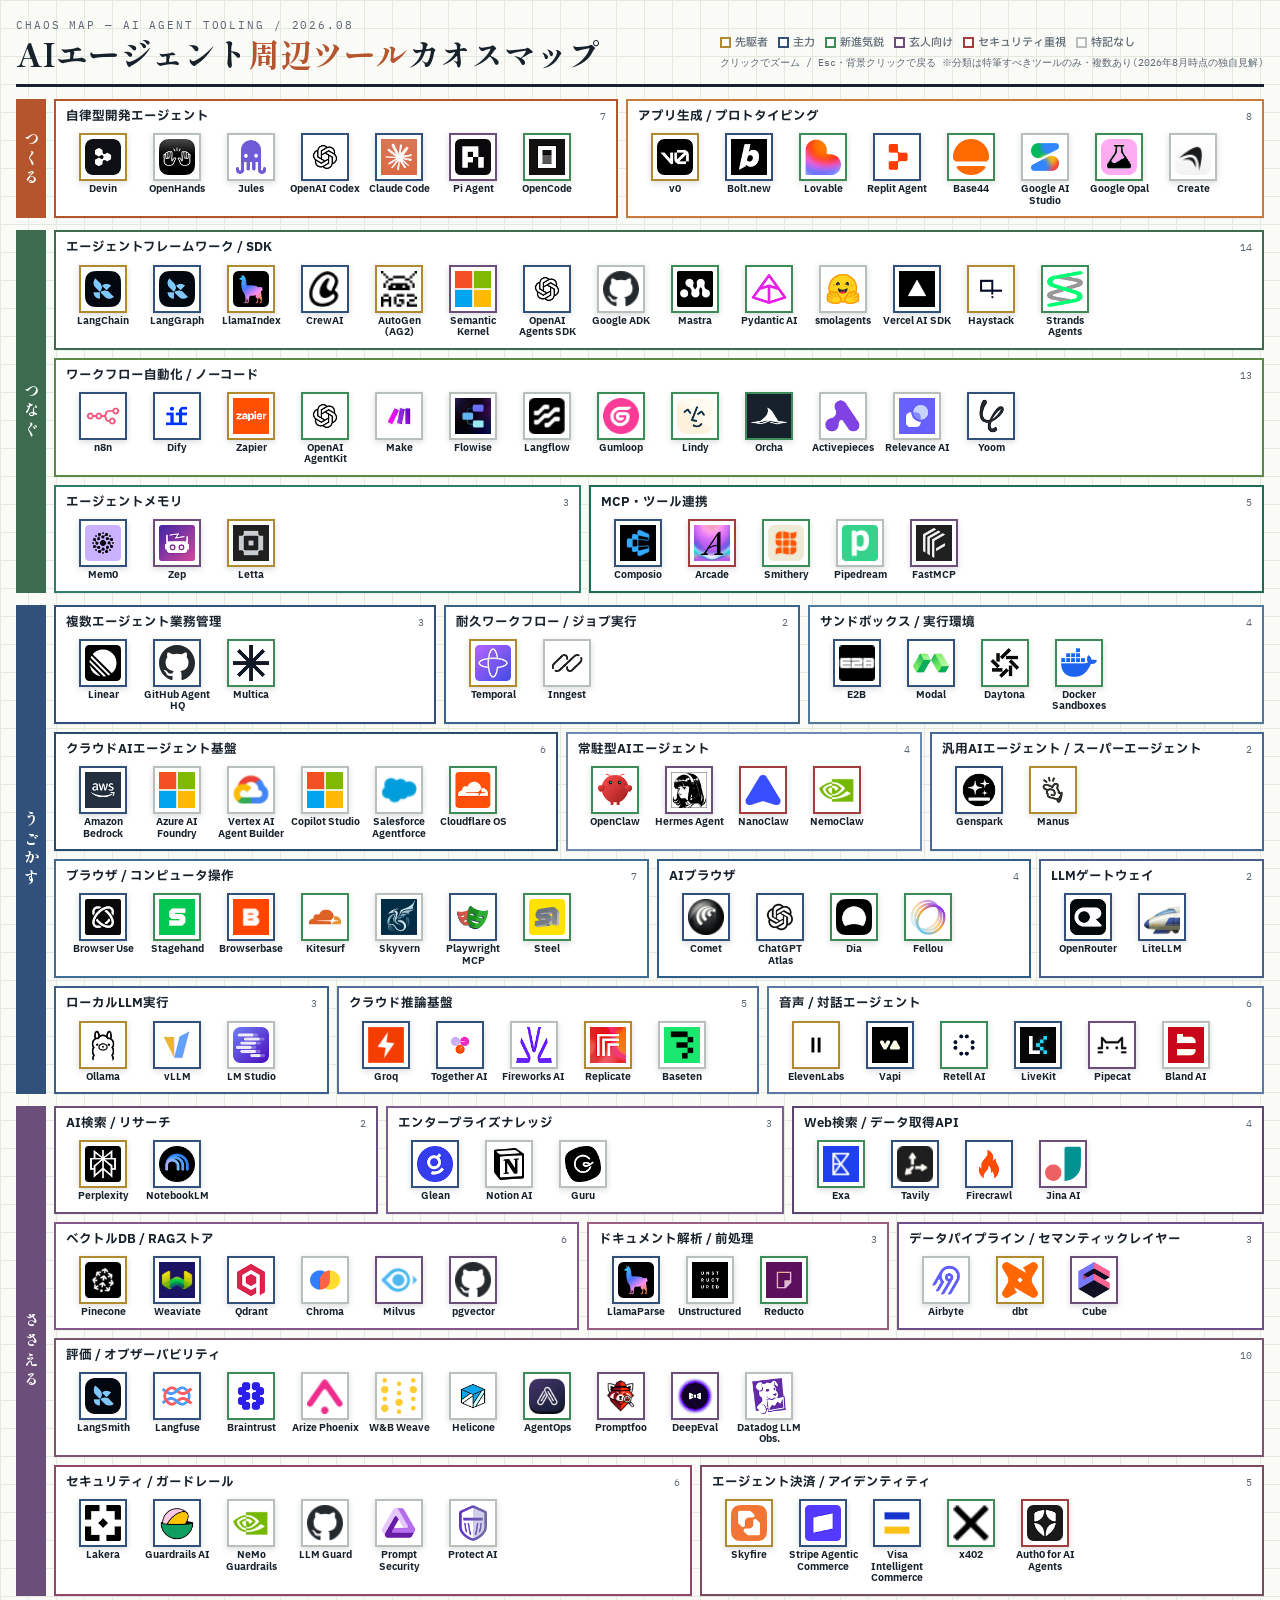
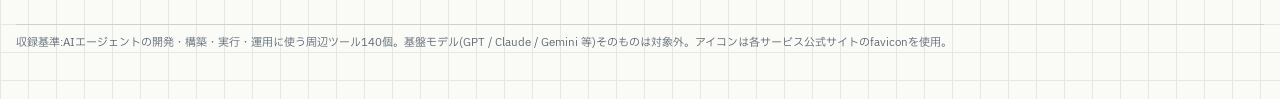
==== commit 7224b3ef: "Add Docker Sandboxes; update tool counts to 140 Co-Authored-By: Claude Fable 5 <noreply@anthropic.co" ====
--- a/index.html
+++ b/index.html
@@ -4,6 +4,23 @@
 <meta charset="UTF-8">
 <meta name="viewport" content="width=device-width, initial-scale=1.0">
 <title>AIエージェント周辺ツール カオスマップ 2026</title>
+<meta name="description" content="AIエージェントを「つくる・つなぐ・うごかす・ささえる」周辺ツール140個を27カテゴリに整理したカオスマップ。クリックでズームし、各カテゴリの勢力図・年表・ツール詳細解説へ。">
+<meta property="og:type" content="website">
+<meta property="og:title" content="AIエージェント周辺ツール カオスマップ 2026">
+<meta property="og:description" content="AIエージェント周辺ツール140個を27カテゴリに整理。カテゴリごとの勢力図・登場年表・詳細解説つきのインタラクティブマップ。">
+<meta property="og:url" content="https://rsasage.com/ai-agent-tools-chaos-map/">
+<meta property="og:image" content="https://rsasage.com/ai-agent-tools-chaos-map/ogp.png">
+<meta property="og:image:width" content="1200">
+<meta property="og:image:height" content="630">
+<meta property="og:site_name" content="AIエージェント周辺ツール カオスマップ">
+<meta property="og:locale" content="ja_JP">
+<meta name="twitter:card" content="summary_large_image">
+<meta name="twitter:title" content="AIエージェント周辺ツール カオスマップ 2026">
+<meta name="twitter:description" content="AIエージェント周辺ツール140個を27カテゴリに整理。勢力図・年表・詳細解説つき。">
+<meta name="twitter:image" content="https://rsasage.com/ai-agent-tools-chaos-map/ogp.png">
+<link rel="icon" href="favicon.svg" type="image/svg+xml">
+<link rel="icon" href="favicon-32.png" sizes="32x32" type="image/png">
+<link rel="apple-touch-icon" href="apple-touch-icon.png">
 <link rel="preconnect" href="https://fonts.googleapis.com">
 <link href="https://fonts.googleapis.com/css2?family=Shippori+Mincho+B1:wght@700;800&family=IBM+Plex+Sans+JP:wght@400;500;700&family=IBM+Plex+Mono:wght@400;500&display=swap" rel="stylesheet">
 <style>
@@ -288,7 +305,7 @@
 <div id="map"></div>
 
 <footer>
-  <p>収録基準:AIエージェントの開発・構築・実行・運用に使う周辺ツール139個。基盤モデル(GPT / Claude / Gemini 等)そのものは対象外。アイコンは各サービス公式サイトのfaviconを使用。</p>
+  <p>収録基準:AIエージェントの開発・構築・実行・運用に使う周辺ツール140個。基盤モデル(GPT / Claude / Gemini 等)そのものは対象外。アイコンは各サービス公式サイトのfaviconを使用。</p>
 </footer>
 
 </div>
@@ -398,7 +415,8 @@
      tools:[
       ["E2B",B,"エージェント用のコード実行サンドボックス",["main"]],
       ["Modal",S,"生成コードも隔離実行できるサーバーレスGPU/Python基盤",["main"]],
-      ["Daytona",B,"高速起動と状態保持に強いエージェント向けクラウドサンドボックス",["rising"]]
+      ["Daytona",B,"高速起動と状態保持に強いエージェント向けクラウドサンドボックス",["rising"]],
+      ["Docker Sandboxes",S,"コーディングエージェントを使い捨てmicroVMで隔離実行するDocker公式サンドボックス",["rising","security"]]
      ]},
     {title:"クラウドAIエージェント基盤",hue:"#274B6D",desc:"メガクラウド・大手SaaSが提供するマネージドなエージェント構築・運用基盤。ガバナンスと既存システム統合を武器にするエンタープライズの本命枠。",trend:"AWS Bedrockが機能の広さで一歩リードし、Azure AI FoundryとVertex AIが追走する三つ巴。業務側からはCopilot StudioとAgentforceが「現場が作る業務エージェント」を取りに来る。2026年8月にOSSで参入したCloudflare OSは、Gatekeeperによる統制を武器に「クラウドロックインなしの基盤」という新しい選択肢を突きつけた。",
      tools:[
@@ -810,6 +828,7 @@
   {f:"pipecat",t:"livekit",r:"alt"},
   {f:"daytona",t:"e2b",r:"alt"},
   {f:"yoom",t:"zapier",r:"alt"},
+  {f:"docker-sandboxes",t:"e2b",r:"alt"},
   {f:"orcha",t:"zapier",r:"ossalt"},
   {f:"chatgpt-atlas",t:"comet",r:"alt"},
   {f:"dia",t:"comet",r:"alt"},
@@ -952,6 +971,7 @@
 "protect-ai":"2022-12",
 "yoom":"2021-08",
 "cloudflare-os":"2026-08",
+"docker-sandboxes":"2025-11",
 "comet":"2025-07",
 "chatgpt-atlas":"2025-10",
 "dia":"2025-06",
@@ -968,7 +988,7 @@
 
 /* ---------- generated data (icons / long descriptions / domains) ---------- */
 /*__GEN_START__*/
-window.GEN={"icons": {"devin": "[data-uri]", "openhands": "[data-uri]", "jules": "[data-uri]", "openai-codex": "[data-uri]", "claude-code": "[data-uri]", "pi-agent": "[data-uri]", "opencode": "[data-uri]", "v0": "[data-uri]", "bolt-new": "[data-uri]", "lovable": "[data-uri]", "replit-agent": "[data-uri]", "base44": "[data-uri]", "google-ai-studio": "[data-uri]", "create": "[data-uri]", "langchain": "[data-uri]", "langgraph": "[data-uri]", "llamaindex": "[data-uri]", "crewai": "[data-uri]", "autogen-ag2": "[data-uri]", "semantic-kernel": "[data-uri]", "openai-agents-sdk": "[data-uri]", "google-adk": "[data-uri]", "mastra": "[data-uri]", "pydantic-ai": "[data-uri]", "smolagents": "[data-uri]", "vercel-ai-sdk": "[data-uri]", "haystack": "[data-uri]", "strands-agents": "[data-uri]", "n8n": "[data-uri]", "dify": "[data-uri]", "zapier": "[data-uri]", "openai-agentkit": "[data-uri]", "make": "[data-uri]", "flowise": "[data-uri]", "langflow": "[data-uri]", "gumloop": "[data-uri]", "lindy": "[data-uri]", "activepieces": "[data-uri]", "relevance-ai": "[data-uri]", "mem0": "[data-uri]", "zep": "[data-uri]", "letta": "[data-uri]", "composio": "[data-uri]", "arcade": "[data-uri]", "smithery": "[data-uri]", "pipedream": "[data-uri]", "fastmcp": "[data-uri]", "temporal": "[data-uri]", "inngest": "[data-uri]", "e2b": "[data-uri]", "modal": "[data-uri]", "daytona": "[data-uri]", "amazon-bedrock": "[data-uri]", "azure-ai-foundry": "[data-uri]", "vertex-ai-agent-builder": "[data-uri]", "copilot-studio": "[data-uri]", "salesforce-agentforce": "[data-uri]", "openclaw": "[data-uri]", "hermes-agent": "[data-uri]", "nanoclaw": "[data-uri]", "nemoclaw": "[data-uri]", "genspark": "[data-uri]", "manus": "[data-uri]", "browser-use": "[data-uri]", "stagehand": "[data-uri]", "browserbase": "[data-uri]", "skyvern": "[data-uri]", "playwright-mcp": "[data-uri]", "steel": "[data-uri]", "openrouter": "[data-uri]", "litellm": "[data-uri]", "ollama": "[data-uri]", "vllm": "[data-uri]", "lm-studio": "[data-uri]", "groq": "[data-uri]", "together-ai": "[data-uri]", "replicate": "[data-uri]", "baseten": "[data-uri]", "elevenlabs": "[data-uri]", "vapi": "[data-uri]", "retell-ai": "[data-uri]", "livekit": "[data-uri]", "pipecat": "[data-uri]", "bland-ai": "[data-uri]", "glean": "[data-uri]", "perplexity": "[data-uri]", "notebooklm": "[data-uri]", "notion-ai": "[data-uri]", "exa": "[data-uri]", "tavily": "[data-uri]", "firecrawl": "[data-uri]", "jina-ai": "[data-uri]", "guru": "[data-uri]", "pinecone": "[data-uri]", "weaviate": "[data-uri]", "qdrant": "[data-uri]", "chroma": "[data-uri]", "milvus": "[data-uri]", "pgvector": "[data-uri]", "llamaparse": "[data-uri]", "unstructured": "[data-uri]", "reducto": "[data-uri]", "airbyte": "[data-uri]", "dbt": "[data-uri]", "cube": "[data-uri]", "langsmith": "[data-uri]", "langfuse": "[data-uri]", "braintrust": "[data-uri]", "arize-phoenix": "[data-uri]", "w-b-weave": "[data-uri]", "helicone": "[data-uri]", "agentops": "[data-uri]", "promptfoo": "[data-uri]", "deepeval": "[data-uri]", "datadog-llm-obs": "[data-uri]", "lakera": "[data-uri]", "guardrails-ai": "[data-uri]", "nemo-guardrails": "[data-uri]", "prompt-security": "[data-uri]", "protect-ai": "[data-uri]", "google-opal": "[data-uri]", "fireworks-ai": "[data-uri]", "llm-guard": "[data-uri]", "multica": "[data-uri]", "orcha": "[data-uri]", "yoom": "[data-uri]", "cloudflare-os": "[data-uri]", "comet": "[data-uri]", "chatgpt-atlas": "[data-uri]", "dia": "[data-uri]", "fellou": "[data-uri]", "stripe-agentic-commerce": "[data-uri]", "visa-intelligent-commerce": "[data-uri]", "x402": "[data-uri]", "auth0-for-ai-agents": "[data-uri]", "skyfire": "[data-uri]"}, "long": {"devin": "Cognition社が開発した「自律型AIソフトウェアエンジニア」。単なる補完ツールではなく、Slackなどからタスクを依頼すると、自身の開発環境(シェル・エディタ・ブラウザ)の中で計画を立て、コードを書き、テストし、プルリクエストを作成するところまでを非同期でこなす。人間のエンジニアに外注するような感覚で使えるのが特徴で、複数のDevinを並列に走らせてバックログを消化するといった使い方も想定されている。\n「自律型AIエンジニア」という市場を切り開いた先行者で、OpenAI CodexやClaude Codeなど後発の委任型エージェントと正面から競合する。当初の高額な料金体系は従量制へ見直され、導入の裾野が広がった。人手が足りないチームが定型バックログを外注感覚で捌く場面に向く一方、複雑なタスクでは人間のレビュー体制が成否を分けるという評価が定着している。", "claude-code": "Anthropicが開発したCLI型のコーディングエージェント。ターミナルから自然言語で指示するだけで、コードベースの探索、複数ファイルの編集、テスト実行、Gitコミットまでを自律的に行う。MCP(Model Context Protocol)による外部ツール連携や、作業手順を再利用可能にするスキル機能を備え、IDEを開かずに開発タスクを丸ごと委任するスタイルを確立した。デスクトップアプリやモバイル連携にも広がっている。\nエージェンティックコーディングというカテゴリ自体を定着させた存在で、Codex CLIやOpenCodeなど後発の多くが本作を参照点として設計されている。大規模で複雑なコードベースを扱う専業エンジニアからの評価が特に高く、Agent SDKを通じて他社製品の基盤としても使われる。フックやサブエージェントを駆使した高度なカスタマイズ文化が育っている点も競合との差になっている。", "pi-agent": "Mario Zechner氏が開発する超ミニマルなオープンソースのコーディングエージェント(pi.dev)。ツールはread・write・edit・bashの4つのみ、システムプロンプトは1,000トークン未満という徹底した最小設計で、MCPやプランモードのような機能をあえて持たず、必要なものはユーザーが拡張やスキルで足していく思想を貫く。常駐型エージェントOpenClawが内部の実行エンジンとして採用したことで広く知られるようになり、GitHubスターは6万を超える。モデル性能だけでなく「エージェントをどう動かすか」というハーネス層の設計が競争軸になったことを象徴する存在。\n多機能化が進む商用エージェントへのアンチテーゼとして支持を集めており、Claude Codeなどの対極に位置する。エージェントの仕組みをブラックボックスにせず自分で理解・制御したい開発者や、ハーネスを自作・研究したい層に向く。「機能はコアではなく拡張に置く」という設計思想は後発のOSSにも影響を与え、ミニマリズム回帰という潮流の起点になった。", "opencode": "オープンソースのターミナル型コーディングエージェント。特定ベンダーに依存せず、Anthropic・OpenAI・Google・ローカルモデルなど任意のLLMを接続して使えるプロバイダー非依存設計と、完成度の高いターミナルUI、クライアント/サーバー構成による拡張性が特徴。「Claude CodeのOSS代替」の代表格としてコミュニティで急速に支持を集め、GitHubスターも多い。モデルの選択肢を自分で握りながらエージェントコーディングを行いたい開発者の定番になりつつある。\nベンダー各社が自社モデル前提のCLIを競わせる中で、中立的な選択肢としての立ち位置を確立している。契約済みのサブスクリプションやローカルモデルを流用してコストを抑えたい開発者、モデルの当たり外れに応じて乗り換えたいチームに向く。特定モデルの性能に縛られない「ハーネスの良さ」で勝負する構図は、エージェント市場の多層化を象徴する潮流でもある。", "openai-codex": "OpenAIが提供するコーディングエージェント。クラウド上のサンドボックス環境で動くエージェントに、機能実装・バグ修正・PR作成などのタスクを並列に依頼できる。ローカルで動くCLI版も提供されており、ChatGPTのサブスクリプションと連携して使える。GitHub連携によりリポジトリを直接扱え、複数タスクの同時進行を前提とした設計が特徴。\nChatGPTの巨大なユーザー基盤に同梱される形で配布される点が最大の競争優位で、追加契約なしに試せる手軽さからClaude Codeと市場を二分する存在になった。GPT系モデルとの最適化された組み合わせを求めるチームや、クラウドでの並列実行を活かして複数タスクを同時に流したい場面で選ばれる。CLI版のオープンソース化などエコシステムの拡大も速い。", "openhands": "旧称OpenDevin。Devinの登場を受けてコミュニティ主導で始まった、オープンソースの自律型開発エージェントプラットフォーム。サンドボックス環境内でコード編集・コマンド実行・Webブラウジングを行い、Issueの解決からPR作成までを自律的にこなす。SWE-benchなどのベンチマークで高いスコアを示し、研究・実務の両面で参照されることが多い。クラウド版も提供されている。\n商用SaaSに閉じないDevin代替の代表格として、透明性やカスタマイズ性を重視する層に選ばれている。開発元のAll Hands AIが商用クラウドを展開しつつも、コードを自社環境で動かしエージェントの挙動を検証したい研究者や、セキュリティ要件でSaaSを使えない企業に特に適する。学術ベンチマークの標準実装として引用されることが多い点も独特の強みだ。", "jules": "Googleが提供する非同期型のコーディングエージェント。GitHubリポジトリと連携し、Issueやタスクを依頼するとクラウド上のVMでコードを解析・修正し、変更計画とdiffを提示してPRを作成する。「依頼して待つ」タイプのエージェントで、Gemini CLIのような対話型とは補完関係にある。バグ修正や依存関係の更新など、バックログ消化に向く。\nGoogle製という安心感とGeminiの長大なコンテキストを武器に、DevinやCodexが先行した非同期エージェント市場を追う立場にある。無料枠から試せる敷居の低さが特徴で、まず委任型エージェントを体験してみたい個人開発者や、GitHub中心のワークフローに小さく組み込みたいチームに向く。Gemini CLIとの役割分担でGoogle開発者体験の一角を担う。", "v0": "Vercelが提供する生成UIサービス。自然言語で指示するとReact+Tailwind CSS(shadcn/ui)ベースのUIコードを生成し、プレビューを見ながら対話的に修正できる。生成物はコードとしてエクスポートでき、Vercelへのデプロイもシームレス。デザインモックアップから実装済みコンポーネントまでの距離を一気に縮めるツールとして、フロントエンド開発者やデザイナーに広く使われている。\nLovableやBolt.newと同じ生成系ビルダー市場にありながら、フルアプリ生成よりUIコンポーネントの品質で差別化している。Next.jsやshadcn/uiをすでに使っているチームなら生成物をそのまま本番コードに取り込めるため、既存プロジェクトの部品づくりに最も馴染む。デザインシステムを持つ企業向けの機能拡充が進み、プロ開発者寄りの進化を続けている。", "bolt-new": "StackBlitzが提供するブラウザ完結型のAIアプリ生成サービス。WebContainer技術によりブラウザ内でNode.js環境を動かし、プロンプトからフルスタックアプリの生成・実行・デプロイまでを完結させる。オープンソース版のbolt.diyも公開されており、任意のLLMを接続して自前で動かせる。プロトタイピング速度の速さで人気を得た。\n公開直後に数か月でARRが急伸した「バイブコーディング」ブームの立役者で、LovableやReplit Agentと市場を争う。WebContainerによりサーバー側のインフラを持たない構造がコスト面の強みで、思いついたアイデアをその場で動かして確かめたいプロトタイピング用途に最も向く。生成物を本番運用に載せる際は別途インフラ設計が必要という割り切りも知っておきたい。", "lovable": "スウェーデン発のAIアプリ生成サービス。自然言語での対話を通じてWebアプリを構築し、Supabase連携によるバックエンド(DB・認証)まで含めて動くプロダクトを作れる。非エンジニアでもアイデアを形にできる手軽さで急成長し、欧州で最速級のARR成長を記録したスタートアップとして知られる。GitHub連携でコードの所有権もユーザー側にある。\nBolt.newやv0と並ぶアプリ生成市場の主役で、特に非エンジニアの起業家やデザイナーが最初のプロダクトを作る場面で選ばれることが多い。認証やDBまで含めて動くものが手に入る一方、生成アプリのセキュリティ設定の甘さが指摘される事例も報じられ、公開前のレビューの重要性が語られるようになった。欧州スタートアップの成功例としても注目され続けている。", "replit-agent": "クラウドIDEのReplitが提供するアプリ構築エージェント。自然言語で要望を伝えると、環境構築からコード生成、データベース設定、デプロイまでをReplitのクラウド上で一気通貫で行う。開発環境の準備が一切不要な点が最大の強みで、モバイルアプリからも操作できる。非エンジニアの社内ツール開発用途でも広く使われるようになった。\n教育向けIDEとして築いたユーザー基盤を土台に、LovableやBolt.newとは「実行環境ごと提供する」点で差別化している。ホスティングやDBの契約を別途考えたくない人、社内業務ツールを現場部門が内製したい企業に特に向く。近年は企業向け販売を強化しており、非エンジニアによるアプリ内製という潮流の代表例として取り上げられることが多い。", "base44": "プロンプトからフルスタックアプリを生成するノーコード系サービス。認証・データベース・ホスティングなどを内蔵し、コードを意識せずに動くアプリを作れる手軽さが特徴。個人開発者が立ち上げたサービスながら急成長し、Wixに買収されたことで話題になった。業務ツールや社内アプリを素早く作る用途に向く。\n巨大資金を集める競合がひしめくアプリ生成市場で、少人数開発による収益性の高さを証明しWixによる高額買収に至った点が語り草になっている。買収後はWixの基盤に支えられ、事業継続性の面で個人開発SaaSより安心して選べるようになった。凝った要件よりも、フォームやダッシュボード中心の業務アプリを最短で形にしたい非エンジニアに向く。", "google-ai-studio": "GoogleのGeminiを使うための公式開発ハブ。プロンプトの試作やAPIキー発行の場として始まり、現在は「Build」機能により、自然言語で指示するだけでGeminiを組み込んだWebアプリを生成し、そのまま公開・共有できるようになっている。ブラウザだけで無料から始められる手軽さが特徴で、終了予定のFirebase Studioからの移行先としても案内されている。Geminiエコシステムでアプリを作る際の実質的な入口。\nOpenAIのPlaygroundに相当する位置づけだが、無料枠の広さとアプリ公開までの一体化で一歩踏み込んでいる。Gemini APIを検討する開発者が最初に触る場所であると同時に、コードを書かない人がAIアプリ作りを体験する入口も兼ねる。Geminiの新機能が最速で試せる場でもあり、モデル発表のたびに注目が集まる。学習用途から小規模な社内ツールまで幅広い。", "google-opal": "Google Labsが提供する、ノーコードでAIミニアプリを構築・共有できるツール。「入力→生成→出力」というシンプルなノード構成を自然言語の指示や直感的なUI操作で組み立て、作ったアプリはURLですぐにチームへ共有できる。2025年7月に米国で提供が始まり、同年10月に日本を含む15か国へ拡大。完全無料で使え、テンプレートのRemixから始められる手軽さもあって、非エンジニアの業務改善ツール作成の入口として注目されている。\nn8nやZapierのような本格的な自動化基盤と、ChatGPTに都度依頼する使い方の中間を埋める存在といえる。定型的なプロンプト作業をアプリ化して同僚に配りたい、といった小さな業務改善に最適で、ITに詳しくない現場担当者でも扱える。Google Labs発の実験的プロダクトのため仕様変化は速いが、無料で試せるノーコードAI構築の入口として評価されている。", "create": "テキストから、サイト・アプリ・内部ツールなどを生成するAIビルダー。プロンプトを書くとフロントエンドとバックエンド機能を含むプロダクトを組み立て、そのまま公開できる。複数のAIモデルを裏側で使い分け、非エンジニアがアイデアを最速で形にすることに焦点を当てている。米国発のスタートアップで、バイブコーディング系サービスの一角。\n\n---\nLovableやBolt.newといった資金力のある競合がひしめく市場では小規模なプレイヤーだが、モバイルアプリ対応や複数モデルの使い分けなどで独自色を出している。凝った開発環境よりも「とにかく早く公開したい」個人や小規模チームに向き、無料から始められる料金設計も敷居が低い。乱立するビルダーの中でどこが生き残るかという市場淘汰の渦中にある。", "langchain": "LLMアプリケーション開発フレームワークの草分けであり、最大のエコシステムを持つオープンソース。プロンプト管理、モデル抽象化、ツール呼び出し、RAGなどの部品を組み合わせてアプリを構築できる。Python版とJavaScript/TypeScript版があり、対応するインテグレーション(モデル・ベクトルDB・外部サービス)の数は群を抜く。エージェント時代には後述のLangGraphへと発展し、周辺にLangSmithなどの商用サービス群を持つ。\n抽象化が過剰で本番には不向きという批判に長くさらされてきたが、v1.0での大幅な整理を経て評価を立て直しつつある。とにかく多くのモデルやベクトルDBを試したい検証フェーズ、情報の多さを頼りたい初学者には依然として最有力だ。一方で本番システムはLangGraphや軽量な代替へ移す動きも定着しており、「入口としての標準」という位置づけが実態に近い。", "langgraph": "LangChainチームが開発した、エージェントの制御フローを「状態を持つグラフ」として設計するフレームワーク。各ステップをノード、遷移をエッジで表現し、分岐・ループ・人間の承認(Human-in-the-loop)・チェックポイントによる中断再開を厳密に制御できる。自由度の高い自律エージェントではなく、信頼性が求められる本番システム向けの設計思想が特徴。マネージド実行環境のLangGraph Platformも提供される。\nLinkedInやUberなど大企業の本番採用事例を積み上げ、「実務で使うエージェントフレームワーク」の代表格という評価を確立した。学習コストは高めで、CrewAIのような直感的なフレームワークと対照的な存在として比較されることが多い。エージェントの挙動を監査・再現できることが必須の金融や大規模SaaSなど、失敗コストの高い領域でこそ真価を発揮する。", "llamaindex": "データ接続とRAG(検索拡張生成)に強みを持つLLMアプリフレームワーク。多様なデータソースからの取り込み、インデックス構築、クエリエンジンといったRAGの部品を豊富に備え、エージェントワークフロー機能も拡充している。商用側では、複雑なドキュメント解析のLlamaParseやマネージド基盤のLlamaCloudを展開し、「企業データをLLMにつなぐ」領域で確固たる地位を築いている。\n汎用化を進めるLangChainに対し、「企業文書とRAG」という得意領域を深掘りする戦略で棲み分けてきた。社内文書検索やドキュメントQAが主目的ならまず候補に挙がる存在で、PDFなど複雑な文書を扱う場合はLlamaParseとの組み合わせが効く。RAG単体は一般化しつつあるが、エージェントに正確な社内知識を持たせる需要は増しており、その文脈で再評価が進む。", "crewai": "「役割(Role)を持つエージェントのチーム=クルー」という比喩でマルチエージェントを構築するPythonフレームワーク。各エージェントに役割・目標・背景設定を与え、タスクを順次または階層的に協働させる設計が直感的で、マルチエージェント入門として絶大な人気を得た。より厳密な制御を行うFlows機能や、デプロイ・監視を担う商用プラットフォーム(AMP)も提供している。\n書籍や講座で扱われる頻度が高く、マルチエージェントの学習経路として事実上の標準になっている。役割分担の比喩が直感的なぶん細かい制御は苦手とされ、厳密さを求める場面ではLangGraphと使い分けられることが多い。まず動くマルチエージェントを組んで概念を掴みたい人、社内デモを素早く作りたいチームに向く。独立系として大型調達を続けている点も特徴だ。", "autogen-ag2": "Microsoft Researchから生まれたマルチエージェント会話フレームワーク。複数のエージェントが会話を通じて協調しタスクを解決する「対話ベース」の設計が特徴で、コード実行エージェントとレビューエージェントの組み合わせなどの研究的ユースケースを切り開いた。現在はコミュニティ主導のAG2が開発を継続する一方、Microsoft本体はSemantic Kernelと統合した後継「Microsoft Agent Framework」への移行を進めており、新規採用時は後継側も含めて検討したい。\nマルチエージェント研究の火付け役としての歴史的意義は大きいが、本家の開発リソースがMicrosoft Agent Frameworkへ移った現在は移行期の技術という見方が一般的だ。会話型の協調という設計は探索的な研究や実験には今も有効で、論文の実装基盤として引用され続けている。新規の業務システムでの採用は、後継や他フレームワークとの比較検討が前提になる。", "semantic-kernel": "Microsoftが開発するエンタープライズ向けのAIオーケストレーションSDK。C#・Python・Javaに対応し、既存の業務システムにLLM機能やエージェントを組み込むことを重視した設計。プラグインによる関数呼び出し、プランナー、メモリなどの機能を備え、Azure OpenAIとの親和性が高い。.NET系エンタープライズ環境の定番だが、MicrosoftはAutoGenと統合した後継「Microsoft Agent Framework」への移行を進めており、新規プロジェクトでは後継側が推奨されつつある。\nLangChainがPythonコミュニティを押さえたのに対し、C#/.NETという企業システムの主戦場を押さえた点が独自の強みだった。既存の.NET資産にAIを組み込みたい企業、Azure中心のガバナンスを崩したくない情報システム部門に適する。Agent Frameworkへの統合はMicrosoftのエージェント戦略の一本化を意味し、既存利用者には移行パスが示されている。", "openai-agents-sdk": "OpenAIが公開した軽量なエージェント構築SDK。実験的だったSwarmを本番向けに発展させたもので、「エージェント」「ハンドオフ(エージェント間のタスク引き継ぎ)」「ガードレール」という少数の抽象だけでマルチエージェントを組める簡潔さが特徴。トレーシング機能を内蔵し、OpenAIのResponses APIやツール群と自然に統合される。OpenAIエコシステムでの標準的な選択肢。\nLangChainなどの重厚なフレームワークに対する「公式の軽量な回答」として位置づけられ、抽象を絞った設計は他社のSDKにも影響を与えた。OpenAIのモデルとツール群で完結させる前提を受け入れられるなら、学習コストの低さと公式サポートの安心感は大きい。逆にマルチベンダー戦略を取る組織には向かず、ロックインの許容度が選定の分水嶺になる。", "google-adk": "GoogleのAgent Development Kit。Geminiを中心としつつモデル非依存で使えるエージェント構築フレームワークで、階層的なマルチエージェント構成、豊富なツール連携、評価機能などを備える。エージェント同士が相互運用するためのA2A(Agent2Agent)プロトコルと対をなす存在で、Google CloudのVertex AI Agent Engineにデプロイして本番運用する流れまで整備されている。\nOpenAI Agents SDKやAWSのStrandsと並ぶ「モデルベンダー製SDK」競争の一角で、Vertex AIへの展開まで見据えた本番運用の道筋が太い点が差別化要素だ。Google CloudとGeminiに投資している企業なら第一候補になる。エージェント間連携のA2Aプロトコルを推進する立場でもあり、マルチエージェントの相互運用という次の潮流を占う意味でも動向が注視される。", "mastra": "TypeScript向けのオープンソースAIエージェントフレームワーク。静的サイトジェネレータGatsbyの開発チームが立ち上げたことで注目された。エージェント、ワークフロー(耐久性のあるグラフベース実行)、RAG、評価、ローカル開発用のプレイグラウンドまでを一体で提供し、「TS開発者がエージェントを作るときの標準スタック」を狙う。クラウド版によるデプロイ・監視も提供。\nPython中心だったエージェント開発をTypeScriptへ引き寄せる潮流の中心にあり、Vercel AI SDKより上のワークフロー層を担う点で補完関係にある。Webアプリと同じ言語・リポジトリでエージェントまで完結させたいフルスタックTS開発者に最適だ。Y Combinator出身で大型調達も続き、急速に機能を広げる開発速度そのものがコミュニティの評価につながっている。", "pydantic-ai": "Pythonのデータ検証ライブラリとして絶大なシェアを持つPydanticのチームが開発したエージェントフレームワーク。型安全性と構造化出力を中核に据え、「FastAPIのような開発体験をLLMアプリに」という思想で設計されている。依存性注入によるテスト容易性、主要モデルへの対応、Logfireとの連携による観測性など、堅実なエンジニアリングを好む層に支持されている。\nLangChainの複雑さに疲れたPython開発者の受け皿として支持を広げており、「薄くて型安全」という設計は後発の標準になりつつある。LLMの出力を確実に構造化データとして受け取りたいAPI開発や、テストとCIを重視する本番志向のチームに向く。Pydantic本体がLLMエコシステム全体の基盤である以上、開発元への信頼がそのまま採用理由になるという珍しい存在だ。", "smolagents": "Hugging Faceが開発した軽量エージェントライブラリ。エージェントがJSONでツールを呼ぶのではなく、Pythonコードを書いて実行する「コードエージェント」方式を中核に据えるのが特徴で、少ないステップ数で複雑な処理を表現できる。コアのコードが約1,000行と小さく、学習用途にも本番の小規模エージェントにも使いやすい。Hugging Face Hubのモデル・ツールと自然に連携する。\n重量級フレームワークへの対抗というよりも、エージェントの原理を最短で学ぶ教材としての価値が高く、Hugging Faceの公式コースと併せて入門者の定番になっている。コード実行方式は研究面でも性能の優位が報告され、後発フレームワークが同方式を取り入れる潮流を作った。依存を最小限にしたい小さなプロジェクトや、論文実装の検証にも使いやすい。", "vercel-ai-sdk": "Vercelが開発する、JavaScript/TypeScript向けAI開発ツールキットの事実上の標準。プロバイダー抽象化により、OpenAI・Anthropic・Googleなどのモデルを統一APIで切り替えられ、ストリーミングUI、構造化出力、ツール呼び出し、エージェントループまでをカバーする。React等のフロントエンドフレームワークとの統合が丁寧で、Webアプリに AI機能を組み込む際の定番となっている。\nnpmダウンロード数で他を圧倒し、JS/TS圏ではLangChain.jsを事実上置き換える形で標準の座を握った。Next.jsのアプリにチャットUIやAI機能を組み込みたいフロントエンド開発者ならまず選ぶべき存在で、近年はエージェントループの強化により単なるUI用SDKの枠を超えつつある。MastraなどTS系フレームワークの下層としても使われ、エコシステムの土台になっている。", "haystack": "ドイツのdeepset社が開発する、検索・RAGパイプライン構築のための老舗オープンソースフレームワーク。コンポーネントをパイプラインとして接続するアーキテクチャが明快で、本番運用を意識した堅牢性に定評がある。エージェント機能やMCP対応も進み、商用のdeepsetプラットフォームでは企業向けのRAG/エージェント開発・運用環境を提供している。\nLangChain以前から存在する老舗として、流行を追うより後方互換と安定性を重視する開発姿勢が信頼されている。ドキュメント検索や社内QAを地道に本番運用したい企業、フレームワークの破壊的変更に振り回されたくないチームに向く。エージェントブームの中では地味な存在だが、欧州企業を中心に堅実な採用が続き、「枯れた選択肢」としての価値が再認識されている。", "strands-agents": "AWSがオープンソースとして公開したエージェントSDK。「モデル駆動」アプローチを掲げ、複雑なオーケストレーションコードを書かずに、モデル自身の推論にツール選択やプランニングを委ねるシンプルな設計が特徴。Amazon Q DeveloperやAWS GlueなどAWS内部での実運用を経て公開された。Bedrockをはじめ各種モデルに対応し、AWS環境でのエージェント構築に自然に馴染む。\nOpenAIやGoogleに続いてAWSが投じた「ベンダー製エージェントSDK」で、Bedrock AgentCoreと組み合わせた本番運用までの導線が競争力の源泉だ。すでにAWSへ寄せているエンタープライズなら、IAMや監視など既存の運用体制に自然に載せられる点で第一候補になる。オーケストレーションを書き込まないモデル駆動の設計は、モデル性能の向上を前提とした潮流に沿う。", "n8n": "ソースコードが公開されたワークフロー自動化ツール(fair-code)。ノードをつないで数百のサービスを連携させる点はZapier的だが、セルフホストできるためデータを社外に出せない企業でも使える。AIエージェントノードを備え、LLM・ツール・メモリを組み合わせたエージェントをワークフローに埋め込める点が近年の急成長の要因。「AI自動化の実装先」として最有力の選択肢になっている。\nZapierやMakeと比較されることが多いが、コードを書ける層に最も支持されている点が特徴で、JavaScriptでの拡張やGitによる管理と相性が良い。コミュニティが公開するワークフローのテンプレートが数千件規模で流通しており、他人の自動化を写して始められる。近年は評価額が急上昇し、AIブームの恩恵を最も受けた自動化ツールと目されており、エンジニアが社内の自動化基盤を内製したい場面でまず候補に挙がる。", "dify": "LLMアプリケーションをGUIで構築できるオープンソースプラットフォーム。チャットボット、ワークフロー、エージェント、RAGパイプラインをノーコード/ローコードで組み立てられ、プロンプト管理・ログ・アノテーションなど運用機能まで一体化している。セルフホスト可能な点と完成度の高さから、日本企業でも社内LLM基盤として採用例が非常に多い。クラウド版も提供される。\n中国発のチームが開発しており、GitHubスター数はLLMアプリ基盤の中でもトップクラスに伸びた。コードで組むLangChainやフロービルダー系のFlowiseと比べ、開発から運用・改善までを一つの画面で完結できる「業務アプリとしての完成度」が差別化点だ。プラグインマーケットの整備など機能追加のペースも速い。エンジニアが少ない組織がPoCから本番導入まで一気に進めたい場合に特に向く。", "zapier": "ノーコード自動化の老舗にして最大手。8,000を超えるアプリ連携を持ち、「トリガーとアクション」を組み合わせて業務を自動化する。近年はAIを全面に取り入れ、自然言語からの自動化作成、AIエージェント(Zapier Agents)、チャットボット、MCP経由でのエージェント連携などを展開。既存のSaaS連携資産をAIエージェントの「手足」として提供する方向に進化している。\nn8nやMakeといった後発の追い上げを受ける立場だが、連携数と非エンジニアへの浸透度では依然として頭一つ抜けている。凝った処理や大量実行では割高になりやすく、複雑な自動化は他ツールへ流れる傾向がある一方、「とにかく早く確実に動かしたい」業務部門には今も最短の選択肢だ。エージェント時代には、蓄積した連携資産をMCPで外部のAIに開放する側に回ることで生き残りを図っている。", "openai-agentkit": "OpenAIが2025年のDevDayで発表したエージェント構築キット。ノードをつないでエージェントのロジックを組み立てるビジュアルツール「Agent Builder」、自社サービスにチャットUIを埋め込む「ChatKit」、評価(Evals)やコネクタ管理などを統合し、OpenAIのモデル・ツール群の上でエージェントを本番導入するまでの距離を縮める。コードで組むAgents SDKに対する「GUI側の入口」であり、OpenAIエコシステム内でワークフロー系スタートアップの領域に踏み込む動きとして注目された。\n発表時には「ワークフロー系スタートアップを飲み込むのでは」と業界をざわつかせたが、実際にはOpenAIモデル前提のロックインを嫌う層も多く、n8nやDifyを置き換えるには至っていない。ChatGPTを全社導入済みで、スタックをOpenAIに寄せると決めた企業が追加ツールなしにエージェントを社内展開したい場合に最も合理的な選択となる。純正ならではの新モデル・新機能への追随の速さが最大の魅力だ。", "make": "旧Integromat。ビジュアルなシナリオエディタで複雑な自動化を組めるノーコードツール。分岐・繰り返し・データ変換の表現力が高く、Zapierより込み入った処理を安価に組めるとして人気がある。AI方面ではAIエージェント機能やMCP対応を追加し、既存の2,000以上のアプリ連携をエージェントから利用できるようにしている。欧州発のサービス。\n位置づけとしてはZapierとn8nの中間にあり、セルフホストまでは不要だがZapierでは表現しきれない複雑な処理を組みたい、という層の受け皿になっている。視覚的なシナリオ表現は自動化の全体像を把握しやすく、マーケティングや業務部門の「作り込む非エンジニア」に根強いファンが多い。プロセスマイニング大手Celonis傘下という背景もあり、業務プロセス改善の文脈で語られる機会が増えている。", "flowise": "ノードベースのGUIでLLMアプリやエージェントを構築できるオープンソースツール。LangChain系のコンポーネントをドラッグ&ドロップで接続し、チャットフロー、エージェントフロー、RAGを素早く形にできる。構築したフローはAPIや埋め込みウィジェットとして公開可能。セルフホストの手軽さと学習コストの低さから、プロトタイピング用途で広く使われる。クラウド版もある。\n常にLangflowやDifyと比較される立場で、運用機能まで抱え込むDifyに対し、フロービルダーとしての軽さと導入の簡単さで差別化している。Node.js製のためJavaScript系の技術スタックを持つチームには特に馴染みやすい。学習教材やチュートリアルでの露出が多く、「初めてLLMアプリを組む」入口として選ばれることが多い一方、大規模な本番運用では別の基盤へ移行する例も見られる。", "langflow": "LLMワークフローをビジュアルに構築するオープンソースのビルダー。LangChainベースのコンポーネントをキャンバス上で接続し、RAGやマルチエージェントのフローを作成、APIとして公開できる。Pythonでのカスタムコンポーネント拡張が容易で、開発者寄りの柔軟性を持つ。DataStax(のちIBMが買収)の支援を受けており、マネージド版も提供されている。\n直接の競合はFlowiseで、Python製である点が最大の分かれ目となる。データサイエンティストやPythonエンジニアが自作コンポーネントで拡張しながら使う場面ではこちらに分があり、IBM傘下となったことでエンタープライズ向けの信頼性や既存データ基盤との統合も強化されつつある。ビジュアルビルダーは試作用と見なされがちだが、作ったフローをAPI化して本番システムの部品に組み込む使い方が広がっている。", "gumloop": "AI処理を前提に設計されたワークフロー自動化SaaS。Webスクレイピング、文書解析、LLMによる処理などをノードとして接続し、営業リスト作成やSEO業務のような「AIならではの自動化」を組みやすい。非エンジニアの現場担当者が自力で業務フローを自動化できることを重視しており、Y Combinator出身のスタートアップとして急成長している。\nZapierやMakeが既存の連携資産にAIを後付けしたのに対し、最初からLLM処理を中心に設計された「AIネイティブ自動化」の代表格として語られる。特に営業・マーケティング領域のオペレーション自動化で評価が高く、米国ではRevOps担当者の間で定番化しつつある。大型の資金調達を経てエンタープライズ対応も進めており、同種のAIワークフロー系スタートアップの中では頭一つ抜けた存在になっている。", "lindy": "ノーコードでAIアシスタント/エージェントを作成できるサービス。メール対応、会議調整、リード対応、電話応対などのテンプレートから始めて、トリガーと指示を自然言語で設定するだけで「AI社員」を配置できる。数千のアプリ連携を持ち、複数のLindy(エージェント)同士を連携させることも可能。営業・サポート・バックオフィス業務の自動化に焦点を当てている。\n「AI社員」市場ではRelevance AIやZapier Agentsと競合するが、テンプレートの充実と設定の平易さで、技術者のいない中小企業や個人事業主でも導入しやすい点が持ち味だ。特にメール処理や会議調整のような秘書的業務では完成度が高く、まず一つの業務をAIに任せてみる入口として選ばれることが多い。創業者自身が積極的に発信していることもあり、米国のスモールビジネス層での知名度が着実に上がっている。", "activepieces": "オープンソースのZapier代替として開発されたワークフロー自動化ツール。TypeScript製で、連携コネクタ(ピース)をコミュニティが拡張できる設計。セルフホストによりデータ主権を保ちながら自動化を構築でき、AIエージェント機能やMCPサーバーとしての利用にも対応した。すべてのピースがMCPツールとして使える点を打ち出し、AI連携ハブとしての性格を強めている。\n最大のライバルはn8nだが、あちらがfair-codeライセンスで商用利用に一定の制約を残すのに対し、コア部分を寛容なMITライセンスで公開している点が思想的な違いだ。自社製品に自動化機能を組み込みたいSaaS企業向けのエンベデッド提供にも力を入れており、単なるZapier代替に留まらない展開を見せる。知名度ではn8nに劣るものの、ライセンスの自由度を重視する開発者や組み込み用途では有力な選択肢となる。", "relevance-ai": "「AIワークフォース(AIの労働力)」を掲げるノーコードのエージェント構築プラットフォーム。営業のリード対応、リサーチ、サポートなどの業務ごとにAIエージェントを作成し、ツール・ナレッジ・他のエージェントと組み合わせてチームとして働かせることができる。テンプレートが豊富で、ビジネス部門主導でエージェント導入を進めたい企業に向く。オーストラリア発。\n競合のLindyが個人・中小向けの手軽さを打ち出すのに対し、こちらは営業開発エージェント「Bosh」のような役割特化型AIを軸に、チームや部門単位での導入を狙う色が濃い。大型調達を重ねて「AIワークフォース」という市場カテゴリ自体を牽引する存在になっており、エージェントを一体だけでなく複数組み合わせて業務プロセス全体を任せたい場合に向く。エンジニアを介さず現場が運用を回せる点も評価されている。", "mem0": "AIエージェントに長期記憶を持たせるためのメモリレイヤー。会話やユーザーの好みから重要な情報を抽出・保存し、次回以降の対話で自動的に想起させることで、「ユーザーを覚えているAI」を実現する。ベクトル検索とグラフを組み合わせた記憶管理をOSSとして公開し、マネージドAPIも提供。パーソナライズが重要なアシスタントやコンパニオン系アプリで広く採用されている。\nメモリ層ではZepやLettaと比較されるが、導入の手軽さと汎用性で最も広く知られた存在であり、GitHubスター数もこの分野で群を抜く。研究論文で既存手法に対する精度・コスト面の優位を主張し、MCP経由で複数のAIツール間で記憶を共有するOpenMemoryのような展開も進める。凝った時系列管理よりも、まずエージェントに「ユーザーを覚えさせる」ことを最短で実現したい開発者に向いた選択肢だ。", "zep": "エージェント向けのメモリ基盤。会話履歴やビジネスデータから「時間的ナレッジグラフ」を構築し、事実がいつ有効だったかまで追跡しながら関連情報を取り出せるのが特徴。単なる会話要約ではなく、変化する事実関係を保持できるため、長期運用するアシスタントやCRM連携エージェントに向く。コアエンジンのGraphitiはOSSとして公開されている。\n手軽さを売りにするMem0とは対照的に、記憶の正確性と時間軸の扱いを重視する設計で、両者はベンチマークの優劣を巡って論争を繰り広げたことでも知られる。事実関係が頻繁に更新される業務データを扱う場合や、数か月単位で運用するエージェントの記憶基盤としては、こちらの構造化アプローチが効く。エンタープライズ寄りのポジションを取っており、精度要件の厳しいユースケースで検討される機会が多い。", "letta": "研究プロジェクトMemGPTから発展した、ステートフルなエージェントの実行基盤。LLMのコンテキスト長の制約を、OSの仮想メモリのような階層的メモリ管理で乗り越える設計思想が特徴で、エージェントが自分の記憶を自分で編集する。エージェントを「デプロイして動かし続けるサービス」として扱うAPI・開発環境(ADE)を提供し、長期稼働するエージェントの構築に向く。\nMem0やZepが既存エージェントに後付けする記憶部品なのに対し、エージェント自体の実行と状態管理まで丸ごと引き受ける基盤である点で立ち位置が異なる。UCバークレーの研究室発で学術的な裏付けが強く、エージェントの状態をファイルとして持ち運ぶ標準化の提案など、エコシステム形成にも積極的だ。数週間から数か月動き続けるエージェントを本格的に設計したい開発者が選ぶ、思想の濃い選択肢と言える。", "composio": "AIエージェントと外部SaaSをつなぐツール連携プラットフォーム。GitHub、Slack、Gmail、Salesforceなど数百のサービスへの認証済みツールを提供し、OAuth管理という面倒な部分を肩代わりする。LangChain、CrewAI、OpenAI SDKなど主要フレームワークに数行で組み込め、MCP経由での利用にも対応。「エージェントの手足を最速で増やす」ためのサービス。\n同種のツール連携レイヤーではArcadeやPipedreamと競合するが、対応フレームワークの広さと連携数の多さで「まず試される」立場を確立している。個々のMCPサーバーを寄せ集めるより、認証込みのツール群を一括で得られる点が時間短縮につながるため、プロトタイプを急ぐスタートアップとの相性が特に良い。大型調達を経てエンタープライズ機能も拡充しており、この領域の主導権争いの中心にいるプレイヤーだ。", "arcade": "エージェントにツールを「安全に」実行させることに焦点を当てたツール呼び出し基盤。ユーザーごとのOAuth認証を管理し、エージェントが本人の権限でGmailやSlackなどを操作できるようにする。ツールの実行を仲介するランタイムとして動作し、認可・監査の仕組みを提供する点が特徴。ツールキットはOSSとして公開されており、エンタープライズでの本番運用を意識した設計。\n連携数で勝負するComposioに対し、「誰の権限で実行したか」を厳密に扱う認可設計を差別化軸に据えている。エージェントが本番業務でメール送信や決済のような不可逆な操作を行うようになると、監査証跡やユーザー単位の権限管理が必須になるという読みで、金融など規制産業への導入を意識した作りだ。機能の派手さより統制を重視するエンタープライズが、エージェントに実行権限を渡す段階で検討すべき選択肢である。", "smithery": "MCP(Model Context Protocol)サーバーのレジストリ兼ホスティングサービス。数千のMCPサーバーが登録されており、開発者は自分のエージェントに接続したいツールをここで探し、ワンクリックやCLIで導入できる。MCPエコシステムの「アプリストア」的な役割を果たしており、MCPサーバーの公開・配布の事実上のハブの一つになっている。\nMCPレジストリとしてはmcp.soなどの類似サービスや後発の公式レジストリと並存する状況にあるが、単なる一覧に留まらずホスティングや利用統計まで提供する点で開発者体験に優れる。エージェントに外部ツールを足したいとき、自前でサーバーを立てる前にまずここを検索するのが定石になりつつある。公式レジストリの整備が進む中で独自の付加価値をどう保つかが注目されるものの、MCP普及初期を支えた功績は大きい。", "pipedream": "開発者向けのAPI連携・自動化プラットフォーム。数千のアプリ連携とサーバーレスのコード実行(Node.js/Python)を組み合わせ、コードを書ける人向けのZapierとして人気を得た。近年は全連携先をMCPサーバーとして提供する取り組みで注目され、エージェントに数千のツールを一括で持たせる基盤として使われている。認証管理を肩代わりする点も強み。\nノーコードに純化したZapierと、コードを全部自分で書くスクリプト運用の中間という立ち位置で、「コードは書けるがインフラは持ちたくない」開発者層を的確に捉えてきた。エージェント時代にはこの資産がそのまま効いており、Composioなどと並んでツール連携レイヤーの有力候補に名前が挙がる。個人向けの無料枠が寛大なことでも知られ、まず一人で試してからチームへ広げる草の根的な普及パターンが多いのも特徴だ。", "fastmcp": "MCPサーバーを最小限のコードで構築できるPythonフレームワーク。デコレータを付けるだけで関数をMCPツールとして公開でき、MCP公式SDKにも取り込まれた事実上の標準的存在。認証やプロキシ、サーバー合成などの応用機能も備え、v2系では本番運用向けの機能拡充が進む。「自社システムをエージェントから使えるようにする」最初の一歩として最も使われるツール。\n\n---\nワークフローツールPrefectの創業者が立ち上げたプロジェクトで、その設計思想はFastAPIの開発体験に強く影響を受けている。v1が公式SDKに取り込まれた後もv2として独自の進化を続けるという珍しい経緯を持ち、公式より機能が先行する状態が続く。Pythonで社内APIや業務ロジックをエージェントに開放したい場合の最短ルートであり、MCPサーバー構築の入門記事でほぼ必ず登場する教科書的な存在だ。", "multica": "コーディングエージェントを「ツール」ではなく「チームメイト」として扱うことを掲げるオープンソースのマネージドエージェント基盤。Issueトラッカー上でエージェントを人間と同じように担当者としてアサインし、進捗報告やブロッカー報告をさせながらタスクを消化させる。実行はローカルのデーモン(手元のCLI・APIキー・コード)で行い、管理と可視化を中央に寄せる設計。完了したタスクからスキルを蓄積・共有する仕組みも持つ。\n複数エージェントを一画面で束ねるOrchaが「監督」の道具だとすれば、こちらはIssueトラッカーという既存の開発プロセスにエージェントを溶け込ませる思想で、スクラムなどの運用が確立したチームに馴染みやすい。実行が手元で完結するため、コードやAPIキーを外部サービスに預けたくない組織でも導入しやすい。エージェントを増員の代わりに使う「AIチームメイト」型の運用を試したい開発チームの選択肢となる。", "orcha": "複数のコーディングエージェント(Claude、Gemini、Codexなど)を並列に統括するマルチエージェント・オーケストレーションツール。ビジュアルなワークフロー、エージェント間の自動ハンドオフ、テンプレート保存に対応し、作りたいものを平易な言葉で伝えるとPMエージェントがチーム構成を設定してくれる。ターミナルを何枚も開いて手動で複数エージェントを回す運用を、一画面での監督型運用に置き換えることを狙う。\n手動でターミナルを並べて複数エージェントを回す運用が限界を迎える中、その監督作業自体を製品化した点に新しさがある。ローカル実行と中央管理を組み合わせるMulticaとは補完的な関係にあり、こちらはビジュアルな一画面監督とエージェント間ハンドオフの自動化に重心を置く。特定のコーディングエージェントに縛られない中立的な立場のため、複数のエージェントを使い分けながら大量のタスクを捌きたい層に向く。", "temporal": "「耐久性のある実行(Durable Execution)」を提供するワークフローエンジン。処理の途中状態を永続化し、障害やプロセス再起動があっても正確に再開できるため、決済処理などミッションクリティカルな分野で実績がある。長時間動き、失敗し得るステップを多く含むAIエージェントの実行基盤としても採用が拡大しており、リトライ・タイムアウト・人間の承認待ちを堅牢に扱える。クラウド版も提供。\nUberのCadenceを源流に持ち、分散システム界隈では以前から確固たる評価を得てきた技術が、エージェントブームで再び脚光を浴びた形だ。軽量なInngestに対し、こちらは学習コストが高い分、大規模・長期運用での堅牢性に振り切っている。数分で終わるデモではなく、数日単位の処理や人間の承認を挟む業務エージェントを金融級の信頼性で動かしたい場合の本命であり、大手AI企業の本番基盤での採用事例も増えている。", "inngest": "イベント駆動の耐久実行プラットフォーム。関数にステップとリトライを宣言的に定義するだけで、キューやステート管理のインフラなしに信頼性の高いバックグラウンド処理を実装できる。AIエージェントやRAGパイプラインのような「複数ステップ・失敗あり・長時間」のワークフローに適し、エージェント構築キットAgentKitも提供。TypeScript/Python開発者に使いやすい設計。\n重厚なTemporalに対する「軽量で始めやすい耐久実行」という対抗軸で支持を広げてきた。専用クラスタの運用が不要で、Vercelなどのサーバーレス環境にそのまま載る手軽さが持ち味であり、TypeScript中心のスタートアップがAI機能のバックグラウンド処理を固めたい場面で最初に検討されることが多い。エージェント基盤を「まず動かしてから育てる」進め方をしたいチームには、Temporalより現実的な入口になる。", "e2b": "AIエージェントがコードを安全に実行するためのクラウドサンドボックス。Firecracker microVMベースの隔離環境を数百ミリ秒で起動し、エージェントが生成したPython/JSコードの実行、ファイル操作、パッケージインストールを安全に行える。生成コードの実行環境という、エージェント運用の急所を担うインフラとして、データ分析エージェントやコーディングエージェントの裏側で広く使われている。\nエージェントのコード実行環境という新市場を最初に切り開いた存在で、DaytonaやModalのサンドボックス機能が競合に当たる。PerplexityやHugging Faceといった著名サービスでの採用実績を公表しており、この分野の事実上の基準点になっている。LLMが生成したコードを自社インフラで直接実行する危険を避けたい開発者なら、データ分析機能やコード実行付きエージェントを作る際にまず検討すべきインフラだ。", "modal": "Pythonコードをそのままクラウドで実行できるサーバーレス基盤。デコレータを付けるだけで関数をGPU付きコンテナで動かせ、大規模な並列実行や自動スケーリングも数行で実現する。モデルの推論・ファインチューニング・バッチ処理からエージェントのサンドボックス実行まで、AIワークロード全般の実行基盤として開発者人気が高い。インフラ管理を completelyに抽象化する開発体験が売り。\n従来のクラウドではGPU確保やコンテナ整備に数日かかった作業を数分に縮めた開発体験が革命的と評され、AIスタートアップのインフラ標準として急速に広がった。推論APIに特化するBasetenやReplicateより汎用性が高く、学習・バッチ・サンドボックスまで一つの基盤で賄える点が強みだ。インフラ専任者を置けない小規模チームがGPUワークロードを抱える場合に特に効果が大きく、評価額の急上昇も話題になっている。", "daytona": "AIエージェントのための実行環境・サンドボックス基盤。ミリ秒単位で起動する隔離環境でエージェントにコード実行・ファイル操作・ブラウザ利用をさせることができ、環境のスナップショットや永続化にも対応する。もともと開発環境管理ツールとして始まり、エージェント時代に「AIが安全に働くコンピュータ」を提供する方向へ舵を切った。E2Bと並び比較される存在。\n後発としてE2Bを追う立場だが、開発環境管理ツール時代に培った環境構築・永続化の技術を武器に、使い捨てではなく状態を保つサンドボックスという切り口で差別化を図る。起動速度のベンチマークを前面に出した比較マーケティングも特徴的だ。ピボットによってエージェントインフラ市場に賭けた企業の代表例であり、長時間動き続けるエージェントや環境の再現性を重視するユースケースで検討する価値がある。", "amazon-bedrock": "AWSのマネージド生成AI基盤。Claude、Llama、Amazon Nova など多様な基盤モデルを統一APIで利用でき、RAGを構築するKnowledge Bases、エージェントを組み立てるBedrock Agents、入出力を制御するGuardrailsなどを統合している。さらにAgentCoreでは、任意のフレームワークで作ったエージェントを本番運用するためのランタイム・メモリ・ゲートウェイ・監視機能を提供。AWS上でエージェントを構築・運用する際の中核サービスであり、エンタープライズでの採用が急速に進んでいる。\n三大クラウドのAI基盤競争ではAzure AI Foundry、Vertex AIと真っ向から競合するが、特定のモデルベンダーに肩入れしない中立的な品揃えが差別化点となっている。既にAWSへインフラを寄せている企業や、IAM・VPCなど既存のセキュリティ統制の枠内で生成AIを扱いたい企業に向く。国内でも金融・製造など規制の厳しい業界での採用事例が目立ち、派手さより堅実さで選ばれる傾向が強い。", "azure-ai-foundry": "Microsoftの統合AI開発プラットフォーム(旧Azure AI Studio)。OpenAIの最新モデルを含む豊富なモデルカタログ、エージェントを構築・運用するFoundry Agent Service、評価・監視・コンテンツセーフティ機能までを一体で提供する。Microsoft 365やCopilot エコシステム、Entra IDによる権限管理などエンタープライズ要件との統合が強みで、「Azureに寄せている企業がエージェントを作る場所」としての地位を固めつつある。\nOpenAIの最新モデルをいち早く商用利用できる点が他クラウドに対する最大の武器で、モデル中立を掲げるBedrockとは対照的な戦略を取る。ChatGPTで生成AIに触れた企業がそのまま本番開発へ進む導線として機能しており、開発部門と情報システム部門の双方に馴染みやすい。エンタープライズのエージェント案件では最初に比較表に載る存在であり、導入社数の調査でも先行が報じられることが多い。", "vertex-ai-agent-builder": "Google CloudのAI基盤Vertex AI上でエージェントを構築・運用するためのサービス群。オープンソースのADK(Agent Development Kit)で開発したエージェントを、マネージド実行環境のAgent Engineにデプロイし、セッション管理・メモリ・監視まで任せられる。エージェント間連携プロトコルA2Aや、社内検索・エージェント活用基盤のGoogle Agentspaceとも接続し、Geminiを軸にした企業向けエージェント展開の中核を担う。\nGeminiの性能向上と価格競争力を背景に、データ基盤としてBigQueryを使う企業がそのまま採用する流れが強い。三大クラウドの中では検索・グラウンディング技術の質に定評があり、社内データを根拠にした回答精度を重視する場面で選ばれやすい。エージェント相互運用の標準化を主導する立場でもあるため、将来的にマルチベンダーでエージェントを繋ぐ構想を持つ企業ほどGoogle陣営の動向は無視できない。", "copilot-studio": "ノーコード/ローコードでカスタムCopilotや業務エージェントを構築するMicrosoftのツール。グラフィカルな画面で会話フローやトリガー、ナレッジ、アクションを設定し、TeamsやWebサイトなどに配置できる。人の指示なしにイベント起点で動く自律エージェント機能や、Power Platformの豊富なコネクタとの連携が特徴。情報システム部門や業務部門が自らエージェントを内製する入口として、Microsoft 365導入企業で広く使われ始めている。\n前身はPower Virtual Agentsであり、Power Platformの市民開発文化の延長線上にある点が独自の強みだ。汎用自動化ツールとも比較されるが、Microsoft 365のライセンス体系に組み込まれているため追加調達のハードルが低く、稟議が通りやすいのが実務上の利点。一方で複雑なエージェントには表現力の限界も指摘され、本格的な開発はAzure AI Foundry側へ引き継ぐ二層構えが定石になりつつある。", "salesforce-agentforce": "SalesforceがCRMに組み込んだエージェントプラットフォーム。顧客対応・営業支援・サービス業務などのエージェントをローコードで構築し、CRMデータやFlowと連携して実際の業務アクションまで実行させられる。「デジタルレイバー(AIの労働力)」というコンセプトを掲げ、既存のSalesforce導入基盤に乗せて大規模展開を進めており、業務SaaSベンダーによるエージェント参入の代表例となっている。\n既にSalesforceへ顧客データが集約されている企業にとって、外部のエージェント基盤を選ぶよりデータ連携の手間が圧倒的に少ないことが採用の決め手になる。会話数ベースの課金など価格モデルの試行錯誤も話題となり、投資対効果の見極めが導入検討の焦点だ。CRM領域ではMicrosoftやServiceNowとの競争が激化しており、業務SaaSがエージェント市場の主戦場になる流れを最前線で体現している。", "openclaw": "Peter Steinberger氏が開発し、コミュニティとともに育つオープンソースの常駐型AIエージェント(旧Clawdbot/Moltbot)。自分のマシンで動くエージェントに、WhatsApp・Telegram・Slack・Discord・LINE・iMessageなど30以上のチャネルから話しかけられるゲートウェイ設計が核で、「チャットUIから依頼すると成果物が返る」体験を個人やチームで実現できる。スキル共有マーケットのClawHubには1万件を超えるコミュニティスキルが登録され、Discordコミュニティは約17万人規模。一方で強力な権限を持つため、隔離環境での運用などセキュリティ面の設計が課題として語られることも多い。\n個人開発者のプロジェクトから始まりながら、常駐型エージェントというカテゴリ自体を市場に定着させた点で影響力は大きい。既製のアシスタントでは物足りず、自分の環境と権限で自由に動くAIが欲しい技術者に向くが、導入と運用にはある程度の知識が要る。NanoClawやNemoClawといった派生・補完プロジェクトを生む震源地となっており、エコシステムの中心としての地位は当面揺らぎそうにない。", "hermes-agent": "Nous Researchが開発するオープンソースの自己学習型エージェント。「使うほど成長するエージェント」を掲げ、経験からスキルを自動生成して改善し、working/episodic/semanticの3層メモリでセッションを跨いでユーザー像を深めていく学習ループを内蔵する。DiscordやTelegramなど主要チャネルに対応し、公開後急速に注目を集めてGitHubスターは2026年4月時点で約8.7万に到達。OpenClawが「広く繋がる」志向なのに対し、こちらは「深く育つ」志向で、常駐型エージェントの次の方向性を示す存在。\n開発元のNous Researchはオープンモデルの開発で知られる研究集団であり、モデルとエージェントの両輪を握る数少ない存在だ。使い込むほど自分専用に最適化される特性上、単発の作業依頼よりも長期間付き合う相棒を求めるユーザーに向く。学習内容の透明性や制御をどう担保するかは今後の論点だが、記憶と自己改善を常駐型エージェントの標準機能へ押し上げた功績は大きいと評価されている。", "nanoclaw": "OpenClawブームの中で「何でもできる=何でもしでかす」リスクへの反省から登場した、セキュリティ重視の軽量常駐型エージェント。機能を最小限に絞り、コンテナによる隔離実行を前提とした設計で、エージェントに与える権限を明確に制御しながら運用できることを重視する。多機能なOpenClaw、自己学習のHermes Agentに対する「安全側に振った選択肢」として、ホスティングサービスの選択肢にも並ぶようになっている。\n多機能競争とは逆張りの「引き算」の設計思想が支持の理由で、OpenClawの事故事例が報じられるたびに注目が高まる構図にある。会社のマシンで動かしたい、家族の情報を扱わせたいなど、万一の暴走が許されない環境での利用に向く。コード量が小さく読み切れるため、エージェントの内部動作を理解する教材として薦められることも多い。安全側に振りたい層の受け皿として、地味だが着実に存在感を増している。", "nemoclaw": "NVIDIAが2026年3月のGTCで発表した、OpenClawを企業環境で安全に動かすためのオープンソースのセキュリティスタック(公開時点では早期アルファ)。OpenShellサンドボックスによる隔離実行、外部通信をデフォルトで全拒否するネットワークポリシー、機密データをローカル推論へ振り分けるPrivacy Router、詳細な監査ログなどを、OpenClawを置き換えるのではなくプラグインとして被せる設計が特徴。コミュニティ発のブームであるOpenClawをエンタープライズのガバナンス要件に接続する試みであり、NVIDIAがモデル実行基盤からエージェント統治のレイヤーへ踏み出した象徴的なプロダクトでもある。\n情報システム部門が社員のOpenClaw利用を黙認から公認へ切り替える際の現実解と位置づけられ、シャドーAI対策の文脈で語られることが多い。既存環境へ後付けできるため移行コストが小さく、まず監査ログとネットワーク制御だけ導入する段階的な適用も可能だ。完成度はまだ発展途上だが、エージェント統治という新市場に大手が本気で踏み込んだ事例として、競合各社の製品戦略にも影響を与え始めている。", "genspark": "検索から資料作成までを自動化するオールインワンのAIワークスペース。中核の「スーパーエージェント」は、1つのプロンプトから自律的に計画を立て、Web調査、スライド・シート・ドキュメント作成、画像生成、さらには電話予約代行までを実行する。複数のLLMを組み合わせるMoA(Mixture of Agents)構成や、多数のツール・MCP連携を裏側で使い分けるのが特徴で、出典付き構造化ページ「Sparkpage」などの独自機能も持つ。日本でも個人・ビジネス双方で知名度が高く、汎用エージェント競争の最前線を走るサービスの一つ。\n競合はManusやChatGPTのエージェント機能だが、スライドやシートといった成果物の完成度と日本語対応の丁寧さで差別化している。調査からアウトプット作成までを一人で完結させたいビジネス職や、資料の下書きを大量にこなしたい場面に特に向く。無料枠から試せる手軽さもあって非エンジニア層への浸透が速く、汎用エージェントの大衆化を牽引するプレイヤーとして急速に評価を高めている。", "manus": "中国発チームが開発し世界的な話題となった汎用自律エージェント。指示を与えると、クラウド上の自身のコンピュータでWebブラウジング・情報収集・ファイル作成・コード実行を組み合わせ、調査レポート作成やサイト構築のような複合タスクを最後まで遂行する。「タスクを丸ごと任せる」体験を一般ユーザーに広めた存在で、汎用エージェント競争の火付け役となった。\n登場時の熱狂と実力への賛否の両方を通じて、汎用エージェントの評価軸そのものを世に問うた存在だ。GensparkやChatGPTのエージェント機能と競合するが、仮想マシンの画面で作業過程を追える透明性が支持されている。時間のかかる調査や繰り返しの定型作業をまとめて任せたい場面に向き、資金調達や拠点戦略など事業面の動きも常に注目を集める、この分野の台風の目である。", "browser-use": "LLMにブラウザを操作させるためのオープンソースライブラリの代表格。ページのDOM情報をLLMが扱いやすい形に変換し、クリック・入力・ナビゲーションといった操作をエージェントに行わせる。Pythonで数行から始められる手軽さでGitHubスター数が爆発的に伸び、Webエージェント開発の定番となった。クラウドAPI版も提供され、商用サービスの裏側でも採用が進む。\n競合にはStagehandやSkyvernがいるが、OSSとしての勢いとコミュニティ規模ではこの分野の筆頭格だ。とりあえずWebエージェントを試したい開発者の最初の選択肢であり、研究論文やベンチマークでもベースラインとして頻繁に参照される。一方で本番運用ではコストや安定性の課題も語られ、クラウド版や周辺ツールで補う構成が現実的とされる。Web操作エージェントの動向を追うなら、まずここを見ておけばよい。", "stagehand": "ヘッドレスブラウザ基盤のBrowserbase社が開発したAIブラウザ自動化フレームワーク。Playwrightを拡張し、act(自然言語での操作)、extract(データ抽出)、observe(ページ理解)といったAPIを提供する。「全部AI任せ」でも「全部コード」でもなく、決まった部分はコードで、壊れやすい部分は自然言語で書くというハイブリッド設計が特徴で、保守性の高いWeb自動化を実現する。\n「自然言語だけの自動化は本番で壊れる」という実務者の不満に応えた設計で、全部AI任せ型のBrowser Useとの対比で語られることが多い。既にPlaywrightでE2Eテストを書いているチームが段階的にAIを取り入れる経路として最適で、テスト保守コストに悩むQA領域からの関心も高い。Browserbaseとの垂直統合により、フレームワークから実行基盤までを一気通貫で揃えられる点も採用理由になっている。", "browserbase": "AIエージェント向けのヘッドレスブラウザをクラウドで提供する基盤サービス。数千のブラウザセッションを瞬時に立ち上げ、CAPTCHA対応、プロキシ、セッション録画・デバッグ機能などを備える。エージェントが「Webを見て操作する」ためのインフラ層を担い、Stagehandや各種エージェントフレームワークと組み合わせて使われる。Web操作系スタートアップの標準的な裏側になりつつある。\n自前でヘッドレスブラウザ群を運用する苦労を知る開発者ほど価値を実感しやすく、「ブラウザ版のクラウドインフラ」という地位を確立しつつある。競合にはSteelなどのOSS勢や新興サービスがあるが、資金調達規模と採用実績で先行する。エージェント製品を短期間で市場投入したいスタートアップや、スクレイピング基盤の内製をやめたいチームに向く。MCP対応などエージェント標準への追従も速い。", "skyvern": "LLMとコンピュータビジョンを組み合わせてブラウザ操作を自動化するツール。従来のRPAのようにXPathで要素を指定するのではなく、画面を視覚的に理解して操作対象を判断するため、レイアウト変更に強いのが特徴。フォーム入力、請求書ダウンロード、政府系サイトでの申請といった定型業務の自動化に向く。OSS版とマネージドクラウド版が提供されている。\nノーコードRPAの置き換えを狙う実務寄りのポジションで、開発者向けライブラリ色の強いBrowser Useとは客層がややずれる。ログインや認証を含む面倒なサイトでの帳票処理など、地味だが確実に工数を食う業務を任せたい企業に向く。ベンチマークでの高スコアを掲げて精度への自信を打ち出しており、RPA導入で挫折した経験のある組織が再挑戦する選択肢として名前が挙がることが増えている。", "playwright-mcp": "Microsoftのブラウザ自動化ツールPlaywrightの公式MCPサーバー。スクリーンショットの画像認識ではなく、アクセシビリティツリーという構造化データを使ってページを理解・操作するため、高速かつ安定して動くのが特徴。Claude CodeやCursorなどのエージェントに接続すれば、Webのテスト・操作・情報取得を任せられる。ブラウザ操作系MCPの標準的な選択肢。\nMicrosoft公式という安心感と追加コスト不要の気軽さから、エージェントにブラウザ操作を試させる際のデフォルトになった。専用フレームワークと違い、MCP対応クライアントなら実装を選ばず繋がる汎用性が強みだ。特にE2Eテストの自動生成・修復の用途でコーディングエージェントとの相性が良く、QAワークフローへのAI導入の入口として使われることが多い。凝った制御が必要になったら専用ツールへ進めばよい。", "steel": "AIエージェント向けのオープンソース・ブラウザAPI基盤。クラウドまたはセルフホストでブラウザセッションを提供し、スクレイピングやWeb操作エージェントの実行環境となる。セッション管理、プロキシ、アンチボット対策などの実務的な機能を備え、Browserbaseのオープンソース代替として位置づけられる。インフラを自社管理したい開発者に選ばれている。\nセルフホスト可能なブラウザ基盤という立ち位置は、データ主権やコストの理由でSaaSを避けたい層に刺さり、Browserbaseに対する「OSS対SaaS」の対抗軸として語られる。小規模ならOSS版を無料で動かし、スケールが必要になればクラウド版へ移る段階的な導入ができるのが利点だ。エージェント向けブラウザインフラはまだ勝者が確定しておらず、オープンソース戦略でコミュニティを固める動きは注目に値する。", "openrouter": "数百のLLMを単一のAPIで呼び出せるモデルゲートウェイ。OpenAI互換のインターフェースで、OpenAI・Anthropic・Google・Meta系・中国系など主要モデルをすべて扱え、料金は従量課金で一元化される。モデルごとの契約・キー管理が不要になるため、複数モデルを試したい開発者や、モデルをアプリ側で切り替えたいサービスの標準的な選択肢になっている。利用統計の公開でも知られる。\n個人の実験から商用サービスまで利用層は幅広いが、新モデルの登場当日に試せる速さがコミュニティで愛される最大の理由だ。公開されるモデル別利用ランキングは業界トレンドの指標として引用されることも多く、一種のメディア的影響力も持つ。LiteLLMがゲートウェイを自前で立てる選択肢だとすれば、こちらは運用を丸ごと任せる選択肢であり、手数料を払ってでも管理の手間を消したい場合に向く。", "litellm": "100以上のLLM APIをOpenAI形式に統一して呼び出せるオープンソースのプロキシ/SDK。社内にゲートウェイとして立てれば、コスト管理、レート制限、フォールバック、キー管理を一元化でき、「社内LLMゲートウェイ」のデファクトとして企業導入が非常に多い。アプリ側のコードを変えずにモデルを差し替えられるため、マルチモデル戦略の土台になる。商用のエンタープライズ版もある。\nOpenRouterと役割は近いが、外部SaaSに依存せず自社インフラ内で完結できる点が決定的な違いで、規制業界や大企業ほどこちらを選ぶ傾向がある。プラットフォームチームがモデル利用を統制し、部門ごとに予算やアクセス権を割り当てる「社内AI基盤の管理レイヤー」としての採用が典型だ。OpenAI互換形式を業界標準に押し上げた立役者の一つでもあり、マルチモデル運用が広がるほど存在感が増す構図にある。", "ollama": "ローカルマシンでLLMを動かすための定番オープンソースツール。コマンド一つでLlamaやGemma、Qwenなどのモデルをダウンロードして起動でき、OpenAI互換APIも提供するため、ローカル開発やオフライン環境、機密データを扱う用途で広く使われる。GUIアプリも提供され、「手元でLLMを動かす」体験の入口として圧倒的な普及度を誇る。\n競合にはLM Studioやllama.cppの直接利用があるが、CLIとAPIのシンプルさで開発者の支持を集め続けてきた。クラウドAPIのコストや情報漏洩リスクを避けたい企業のPoC、オフライン環境、教育用途など「まず手元で動かす」あらゆる場面の共通基盤になっている。近年は有力なオープンモデルの公開が相次いでローカル実行の実用性が急上昇しており、その恩恵を最も受けやすい立ち位置にいる。", "vllm": "UCバークレー発の高スループットLLM推論エンジン。PagedAttentionという手法でGPUメモリを効率的に使い、同時リクエストを大量に捌けることから、オープンモデルを本番サービングする際の業界標準となっている。主要なモデルアーキテクチャや量子化、分散推論に対応し、多くの推論系スタートアップやクラウドの裏側でも採用されている。自前でLLM APIを立てるならまず候補に上がる。\n対抗馬にはSGLangやTensorRT-LLMがあり推論エンジンの性能競争は激しいが、コミュニティ規模と新モデル対応の速さで首位を維持している。自社でGPUを確保してオープンモデルをサービングする組織には事実上の第一候補で、API利用だけなら直接触れる機会は少ない。新モデルの公開と同時にvLLM対応が発表されるのが慣例化するほどエコシステムの中心にあり、推論最適化研究の実装先としても機能している。", "lm-studio": "ローカルLLMをGUIで扱えるデスクトップアプリ。モデルの検索・ダウンロード・チャット・ローカルAPIサーバー化までを画面操作だけで完結でき、コマンドラインに馴染みのない層にもローカルLLMを開放した。MLX(Apple Silicon最適化)対応など動作環境の幅も広い。アプリ自体は無料だがオープンソースではなく、企業利用向けのライセンスも用意されている。\nOllamaとの棲み分けは明確で、コマンドラインを避けたい層や、量子化の種類を比較しながらモデルを選ぶなどGUIで細かく調整したい層はこちらを選ぶ。ローカルLLM特有のつまずきを丁寧に吸収する作り込みが評価され、非エンジニアの業務利用にも広がっている。機密文書を手元だけで処理したい士業や企画職が導入する例も多く、クラウドに出せないデータとAIをつなぐ現実解として静かに普及が進む。", "groq": "独自開発のLPU(Language Processing Unit)というチップで超高速なLLM推論を提供するサービス。GPUと比べて桁違いのトークン生成速度を実現し、「即答するAI」の体験で注目を集めた。オープンモデルを中心にOpenAI互換APIで提供され、応答速度が体験を左右する音声エージェントやリアルタイム用途で特に選ばれている。\n推論速度という単一の軸で市場に食い込んだ点が独特で、CerebrasやSambaNovaといった同じ独自チップ系の新興と速度競争を繰り広げている。多段のLLM呼び出しを重ねるエージェントでは一回ごとの応答速度が全体の体感を左右するため、エージェント時代の追い風を受けやすい。最強のモデルより「十分賢くて速い」構成が活きる用途、つまり音声対話やリアルタイムUIを作るなら最初に検討すべき選択肢だ。", "together-ai": "オープンソースモデルに特化したクラウドAI基盤。Llama、Qwen、DeepSeekなど数百のモデルの推論APIに加え、ファインチューニングやGPUクラスタの提供まで行う。オープンモデルを「すぐ使えるAPI」として提供する層の代表格で、独自モデルを運用したい企業の学習・推論基盤としても使われる。研究コミュニティとの関係が深いことでも知られる。\nFireworks AIやGroqと同じオープンモデル推論の激戦区にいるが、推論に加えて学習・ファインチューニング・GPUクラスタまで垂直に揃える総合力で差別化する。APIで小さく始め、軌道に乗ったら自社モデルの学習へ進む成長経路を一社で支えられるため、AIを中核に据えるスタートアップに向く。著名研究者が在籍する研究力の高さも競争力の源泉で、オープンモデル陣営の主要プレイヤーであり続けている。", "fireworks-ai": "高速・低コストの推論に特化したAIクラウド。独自の推論エンジンでオープンモデルを最適化して提供し、低レイテンシと高スループットを売りにする。関数呼び出しや構造化出力など、エージェント用途で必要となる機能のサポートも手厚い。Metaの PyTorchチーム出身者らが創業しており、モデルの本番運用における性能チューニングに強みを持つ。\n同じ推論特化のTogether AIやGroqと比較されるが、企業の本番ワークロードに対する最適化支援の手厚さで評価を得ている。オープンモデルを自社製品に組み込みたいがGPU運用はしたくない、しかしレイテンシ要件は厳しい、という中間層の需要にちょうど嵌まる。特定用途向けにモデルを蒸留・チューニングして速度とコストを両立させるアプローチが特徴で、推論コストが経営課題になる規模の企業から選ばれやすい。", "replicate": "機械学習モデルをAPIとして即実行できるプラットフォーム。画像生成、動画生成、音声、LLMなど数千の公開モデルが登録されており、数行のコードで試せる手軽さが特徴。研究者が公開した最新モデルをいち早く動かせる「モデルのショーケース」的な存在で、自分のモデルをコンテナ(Cog)としてデプロイすることもできる。プロトタイピングや個人開発で特に人気が高い。\n本番運用の信頼性ではBasetenなどに譲る面もあるが、「話題のモデルを今日試す」という体験では他の追随を許さない。SNSで新モデルが話題になった数時間後にはもう動かせる、という速度感がコミュニティでの地位を支えている。画像・動画生成系のスタートアップや個人開発者が最初のプロダクトを立ち上げる場として定番で、無数のニッチなモデルの需要を拾うマーケットプレイス的な役割も果たしている。", "baseten": "機械学習モデルの本番デプロイに特化した推論基盤。オープンソースのパッケージングツールTrussでモデルをコンテナ化し、自動スケーリング付きのAPIとして運用できる。専用推論エンジンによる高速化、SLAを意識した信頼性、専有GPUの提供など、スタートアップの本番ワークロードを支えることに焦点を当てており、音声AIや検索系サービスでの採用事例が多い。\n試しやすさではReplicateに譲る代わりに、レイテンシ保証や専有GPUといった「落ちてはいけない本番」の要件に応える路線で成長してきた。大型の資金調達を重ねる有望株で、推論基盤の内製を避けつつ信頼性を確保したい成長期のAIスタートアップが主要な顧客層だ。遅延に厳しい音声AI領域での実績を前面に出しており、推論インフラ市場の中でも本番運用セグメントで確固たる位置を占めつつある。", "elevenlabs": "音声合成(TTS)の代表的サービス。人間と区別がつかないレベルの自然な音声と、数秒のサンプルから声を再現するボイスクローニングで市場を切り開いた。多言語対応、感情表現、音声変換に加え、会話型AIエージェントを構築するプラットフォーム(Agents)も展開し、電話応対やキャラクターの音声対話まで一気通貫で作れるようになっている。音声AI領域の中心的存在。\nOpenAIやGoogleも高品質な音声合成を提供する中、専業ならではの声の表現力と開発者体験で首位を守り続けている。オーディオブックやゲーム、動画ナレーションといったコンテンツ制作から電話応対まで顧客層は広い。評価額の急上昇が続くユニコーンであり、モデルの内製とプラットフォーム化を両立させる戦略はこの分野の教科書的存在だ。声の権利保護やディープフェイク対策への取り組みも業界の基準として注目される。", "vapi": "開発者向けの音声AIエージェント構築プラットフォーム。音声認識(STT)、LLM、音声合成(TTS)を組み合わせたリアルタイム会話のパイプラインをAPIとして提供し、電話の発着信、割り込み対応、ツール呼び出しなどを備えたボイスエージェントを短期間で構築できる。各コンポーネントを好きなベンダーに差し替えられる柔軟性が特徴で、音声エージェント開発のインフラ層を担う。\nRetell AIやBland AIとひとまとめに語られがちだが、コンポーネントの差し替え自由度が最も高い「開発者の部品」志向で、既製の完成度より構成の自由を取りたいチームに向く。音声エージェントのスタートアップが自社製品の土台に使う例が多く、この市場の裏方としての存在感が大きい。音声AIは各層の進化が速いため、ベンダーを固定しない設計思想は将来の変化への保険としても機能する。", "retell-ai": "電話対応に特化したAIエージェント構築基盤。コールセンターの受電・架電を自動化するボイスエージェントを、会話フロー設計・電話番号取得・既存電話システム(SIP)連携込みで構築できる。通話のモニタリングや分析、予約システムやCRMとの連携機能も揃い、「電話業務の自動化」という明確なユースケースに絞った完成度で医療・不動産・金融などの業界で採用が進む。\n自由度で勝負するVapi、規模で押すBland AIに対し、業務システム連携込みの完成度で選ばれる中間的なポジションにある。Y Combinator出身で、コールセンター業務の置き換えという明確な市場に集中する戦略が奏功した。エンジニアが少ない事業会社でも導入しやすい作りで、まず自社の業務フローに合うかを確かめたい企業に向く。電話は音声エージェントの中で最も実導入が進む領域であり、その成長を直接享受している。", "livekit": "リアルタイム音声・映像通信のオープンソース基盤(WebRTC)。数百万人規模の同時接続を支えるメディアサーバーとして実績があり、音声AI時代にはAIエージェント用のフレームワーク(LiveKit Agents)を展開。音声の入出力とLLMをつなぐパイプラインや電話連携を提供し、ChatGPTの音声モードの基盤として使われたことでも知られる。クラウド版も提供される。\n音声エージェント各社の一段下のレイヤーを押さえるインフラ企業であり、VapiやRetell AIのような上位サービスとは競合というより供給関係にある。WebRTCの知見を自前で抱えたくないが遅延品質は妥協できない、というリアルタイムAIの核心的な課題を解決する。大手AI企業との協業実績が信頼の証となり、音声AIブームの最大の受益者の一つとなった。通信の低レベル制御まで必要な本格的アプリなら第一候補だ。", "pipecat": "音声・マルチモーダルAIエージェントを構築するためのオープンソースPythonフレームワーク。Daily社が開発し、STT・LLM・TTSなどをパイプラインとして自由に組み合わせ、リアルタイムの音声会話ボットを構築できる。特定ベンダーに縛られないオープンな設計が特徴で、対応サービスのプラグインが豊富。音声エージェントを自前で組みたい開発者の定番になりつつある。\n商用プラットフォームに任せず音声パイプラインを自分で握りたい開発者の受け皿で、LiveKit Agentsとはこの層の二大選択肢としてよく比較される。ベンダー中立なOSSという性格から、特定サービスの障害や値上げに備えたい企業の本番採用も増えている。開発元のDaily自身がインフラを提供するため、OSSで組んでからマネージドへ寄せる道もある。音声エージェントの内部構造を学ぶ教材としても優れている。", "bland-ai": "電話の発着信を自動化するボイスAIプラットフォーム。自然な音声での通話を大量に並列実行でき、営業のフォローコール、予約確認、カスタマーサポートなどを自動化する。会話フローをパスウェイとして設計する仕組みや、自社インフラでのエンドツーエンド運用による低レイテンシを打ち出す。米国で企業向け電話自動化の代表的プレイヤーの一つ。\n\n---\nセルフサーブで始めやすいVapiやRetell AIに対し、大企業の大量架電案件を直接取りに行くエンタープライズ寄りの戦略が特徴だ。インフラの垂直統合はコストと遅延の面で効く一方、柔軟性では部品型の競合に譲る。数万件規模のアウトバウンドコールなど、規模がものを言う用途で本領を発揮する。営業電話の自動化には規制や倫理面の議論もつきまとうが、電話業務の構造を変えるプレイヤーとして注目度は高い。", "glean": "社内に散らばるデータ(Google Drive、Slack、Jira、Salesforceなど数百のSaaS)を横断検索し、権限を考慮した上で回答するエンタープライズAI検索・アシスタント。社員ごとのアクセス権を尊重したナレッジグラフを構築する点が技術的な核で、「社内版のAI検索」の代表格として大企業への導入が進む。近年は検索にとどまらず、社内業務を自動化するエージェント基盤へと拡大している。\nエンタープライズAI検索市場ではMicrosoft 365 CopilotやGoogleのAgentspaceと競合するが、特定ベンダーのスイートに縛られない中立性が差別化要因になっている。導入コストは高めで、数百人規模以上の組織でSaaSが乱立し情報が分散している企業ほど効果が出やすい。評価額は数十億ドル規模に達し、「社内エージェントの土台」を巡る主戦場の一角を占める。", "perplexity": "Web検索と LLMを組み合わせた「回答エンジン」の代表格。質問に対して出典付きの回答を直接返すスタイルで検索体験を変え、一般ユーザーから急速に普及した。開発者向けには検索グラウンディング付きのAPI(Sonar)を提供しており、エージェントに「最新のWeb情報を根拠付きで引く」能力を持たせる部品としても使われる。ブラウザCometなどプロダクト展開も広い。\n検索市場ではGoogleのAI OverviewsやChatGPT searchと真っ向から競合し、巨人の追撃を受けながらも高速な機能追加で存在感を保っている。日本ではソフトバンク経由の無償提供で利用者が一気に広がった。じっくり出典を確認しながら調べ物をしたい人や、エージェントに安価な検索グラウンディングを持たせたい開発者に向き、評価額の急騰が続く注目株でもある。", "notebooklm": "Googleが提供するソース接地型のリサーチ・ノートツール。アップロードしたPDFや資料、URLだけを根拠として回答・要約するため、一般的なチャットAIより幻覚が起きにくく、出典も明示される。資料の内容を対話形式のポッドキャスト風音声にする「音声概要」が世界的にヒットし、一般層にまで普及した。個人の学習・調査からチームのナレッジ活用(企業向け版)まで用途が広く、「手持ちの資料をAIで使いこなす」という周辺ツールの代表格になっている。\n汎用チャットAIと競合するというより、「与えた資料の範囲内で使うAI」という独自ポジションを確立しており、直接の対抗馬が少ないのが強みだ。論文や社内規程、講義資料など「読むべき文書が既に手元にある」場面で真価を発揮し、学生・研究者・士業での利用が特に多い。Gemini本体との機能統合が進み、Googleの学習・リサーチ領域の看板プロダクトになりつつある。", "notion-ai": "ドキュメント・Wiki・タスク管理を統合したNotionに組み込まれたAI機能。ワークスペース内のページやデータベースを横断して質問に答えたり、文書作成・要約・翻訳を行ったりできる。SlackやGoogle Driveなど外部ソースへの接続にも対応し、「会社のナレッジが集まる場所にAIが同居している」ことの強みを活かす。ナレッジ活用の入口として導入ハードルが低い。\nスタンドアロンのAI検索製品と異なり、既にNotionを全社導入している組織なら追加の情報連携なしで使い始められる点が最大の競争力だ。GleanやMicrosoft Copilotと比べると検索対象の広さでは譲るが、ドキュメント作成と一体化した体験では勝る。料金プランへのAI機能の統合が進み、スタートアップや中小規模チームのナレッジAIの事実上の初手になっている。", "exa": "AI・エージェント向けに設計されたセマンティック検索API。キーワード一致ではなく埋め込みベースの意味検索でWebを探索でき、「この文章に似たページ」のような検索や、結果の全文取得、構造化した調査(リサーチAPI)までを提供する。人間向け検索エンジンの流用ではなく「機械が使う検索」を掲げており、リサーチエージェントやリード発掘などの用途で採用が広がる。\nWeb検索APIの領域ではTavilyやSerper、Brave Search APIなどと競合するが、独自の検索インデックスと埋め込みベースの検索エンジンを自前で構築している点で技術的な独自性が際立つ。深いリサーチや網羅的な調査、類似企業探索のような「キーワードでは表現しにくい検索」が必要な場面で選ばれやすい。ディープリサーチ系エージェントの普及とともに評価を高めている。", "tavily": "AIエージェント専用に設計されたWeb検索API。LLMがそのまま扱いやすい形式で検索結果・抽出コンテンツを返すことに特化しており、RAGやエージェントのツールとして数行で組み込める。LangChainなど主要フレームワークとの統合が充実し、「エージェントに検索能力を持たせる最短ルート」として個人開発から企業まで広く使われている。検索に加えて抽出・クロール機能も提供。\n競合のExaが独自インデックスによる検索品質で勝負するのに対し、こちらは導入の手軽さと料金の分かりやすさで裾野を取る戦略が明確だ。無料枠から始められ、ドキュメントやサンプルが充実しているため、初めてエージェントに検索機能を付ける開発者の最初の選択肢になりやすい。エージェント構築チュートリアルでの登場頻度は突出しており、事実上の入門標準の地位を築いた。", "firecrawl": "WebサイトをLLMが扱いやすいデータ(Markdown等)に変換するクローラー/スクレイピングAPI。URLを渡すだけでJavaScriptレンダリング込みでページを取得し、サイト全体のクロールや構造化データの抽出もできる。RAGの前処理やエージェントの情報収集ツールとして定番化しており、オープンソース版とマネージドAPIの両方が提供されている。開発者人気が非常に高い。\nスクレイピング領域ではApifyやJina Reader、Browserbase系のツールと競合するが、「LLMに食わせる前提のデータ整形」に特化した割り切りが支持の源泉だ。GitHubスターの伸びはこの分野で群を抜き、Y Combinator出身スタートアップとして資金調達も順調に進む。個別ページの取得で済むなら軽量な代替もあるが、サイト全体の定期クロールまで見据えるなら本命となる。", "jina-ai": "検索基盤技術を提供するベルリン発の企業。URLを付けるだけでWebページをLLM向けテキストに変換するReader API、高性能な埋め込みモデルやリランカーなどを提供し、検索・RAGの品質を支える部品として広く使われる。多くの成果をオープンソース・オープンウェイトで公開しており、研究と実務の橋渡し的な存在。エージェントの「読む・探す」能力を強化する。\n商用APIの完成度で勝負するFirecrawlやCohereに対し、埋め込み・リランカーをオープンウェイトで公開し続ける姿勢が独自の立ち位置を作っている。OpenAIの埋め込みからの乗り換え先やセルフホスト運用の候補として名前が挙がることが多く、コストと自社管理を重視するチームに向く。多言語対応の強さから、日本語を含む非英語圏のRAG構築でも採用しやすい。", "guru": "社内ナレッジ管理とAI検索を組み合わせたプラットフォーム。検証済みのナレッジカードという形で情報の鮮度・正確性を担当者が保証する仕組みが特徴で、その信頼できるナレッジを土台にAIが社内の質問に回答する。SlackやChromeから使え、サポートチームや営業チームのイネーブルメント用途に強い。「AIに食わせる社内情報の品質管理」まで含めて設計されている。\n全文検索の網羅性で勝負するGleanに対し、「人が検証した正しい情報だけを検索対象にする」というキュレーション型のアプローチで差別化している。ナレッジの陳腐化が業務事故に直結するカスタマーサポートや営業組織で特に選ばれやすく、中堅規模の企業に導入しやすい価格帯も強みだ。AI回答の信頼性が問われる時代に、情報の鮮度管理という古典的な課題の価値が再評価されている。", "pinecone": "マネージドベクトルデータベースの代表格。埋め込みベクトルの保存・類似検索をフルマネージドで提供し、インフラ運用なしで大規模なRAGやセマンティック検索を構築できる。サーバーレス化により小規模から従量で使えるようになり、ハイブリッド検索やリランキングなど検索品質向上の機能も統合。「ベクトルDBといえばまずPinecone」という認知を確立した先行者。\n先行者として市場を作った一方、現在はQdrantやpgvectorなどOSS勢からの追い上げと価格競争の圧力にさらされている。それでも運用の手間を一切かけたくないチームや、SLAと安定性を重視するエンタープライズでは依然として有力な選択肢だ。ベクトル検索単体のコモディティ化を見据え、リランキングや埋め込み生成まで含めた検索プラットフォームへの拡張を急いでいる。", "weaviate": "オープンソースのベクトルデータベース。ベクトル検索とキーワード検索を組み合わせたハイブリッド検索に強く、埋め込み生成を組み込みで行うモジュール機構、GraphQLベースのAPIなどを備える。セルフホストとマネージドクラウドの両方が選べ、エンタープライズでの採用実績も多い。RAG構築の中核コンポーネントとして、Qdrant・Milvusと並び称される存在。\nQdrantやMilvusとの競争では、生のベクトル検索性能よりも「検索アプリを丸ごと組み立てられる機能の厚み」で勝負するタイプだ。埋め込み生成からRAGまでを一体で扱いたいチームや、複数のモデルプロバイダを組み合わせたい場面に向く。近年はエージェント向け機能やマネージドのEmbeddingsサービスを拡充し、単なるDBから検索基盤プラットフォームへの脱皮を図っている。", "qdrant": "Rustで書かれた高速なオープンソースベクトルデータベース。性能とメモリ効率に定評があり、ペイロード(メタデータ)によるフィルタリングを組み合わせた検索が得意。量子化によるコスト削減機能も充実している。セルフホストのしやすさと無料枠のあるクラウド版により、スタートアップから大規模サービスまで採用が広い。ベンチマーク性能を重視する開発者に好まれる。\nマネージド前提のPineconeとエコシステム重視のWeaviateの間で、素の検索性能とコスト効率を最重視する層の受け皿になっている。大規模サービスの裏側での採用事例が知られ、OSS版と商用クラウドの機能差が小さいことも移行のしやすさにつながる。ベクトルDB間の機能差が縮まる中、フィルタ付き検索や量子化の実装品質という地味だが効く部分での評価が定着している。", "chroma": "開発者体験を重視した軽量なオープンソースベクトルデータベース。pipで入れてすぐ使えるシンプルさから、RAGのプロトタイピングやローカル開発の定番として圧倒的に使われている。アプリ組み込み(エンベデッド)での利用が手軽で、チュートリアルや書籍でもまず登場することが多い。近年はサーバーレスのマネージドクラウドも提供し、本番用途への道筋も整えた。\nプロトタイプ用途の代名詞だった反動で「本番には不向き」と見られがちだったが、分散アーキテクチャへの刷新とサーバーレスクラウドの投入でその評価の書き換えを進めている。まず手元で動かして学びたい個人や、小さく始めて必要になったら移行したいスタートアップに最も向く。検索精度やコンテキスト品質に関する研究発信にも力を入れ、開発者コミュニティでの存在感は根強い。", "milvus": "大規模利用を想定して設計されたオープンソースのベクトルデータベース。数十億ベクトル規模の分散構成に対応し、GPUアクセラレーションや多様なインデックスをサポートする。LF AI & Data財団のプロジェクトとして開発され、開発元のZillizがマネージドクラウドを提供している。軽量版のMilvus Liteから大規模クラスタまで同じAPIで移行できる点も特徴。\n数十億ベクトル級のスケールが現実的な要件になる大企業やプラットフォーム事業者が主戦場で、小規模用途中心のChromaとは対極に位置する。中国発のプロジェクトとして国内外のテック大手での採用実績が厚く、財団管理による中立性もエンタープライズには安心材料だ。GPU推論との親和性を活かした高速化や、Zillizクラウドの海外展開強化が近年の動きとして目立つ。", "pgvector": "PostgreSQLにベクトル型と類似検索を追加するオープンソース拡張。既存のPostgreSQLにそのままベクトル検索を組み込めるため、「専用ベクトルDBを増やさずRDBに寄せる」構成の中核となる。トランザクションやリレーショナルデータとの結合をそのまま使える点が実務上の強みで、Supabase・RDS・Cloud SQLなど主要マネージドPostgreSQLが軒並み対応している。\n専用ベクトルDB各社にとって最大の脅威は他社製品ではなくこの拡張だ、と言われるほど「Postgresで済ませる」構成の引力は強い。データ量が数百万〜数千万ベクトル程度で、既にPostgreSQLを運用しているチームならまず検討すべき選択肢となる。性能面の課題もpgvectorscaleなど補完拡張の登場で縮まりつつあり、ベクトル検索のコモディティ化を象徴する存在になっている。", "llamaparse": "LlamaIndex社が提供するドキュメント解析サービス。表・図・複雑なレイアウトを含むPDFやOffice文書を、LLM/RAGで使いやすい構造化テキストに高精度で変換する。財務資料や技術文書のような「普通のパーサーでは崩れる文書」への強さが売りで、RAGの品質を左右する前処理工程を担う。LlamaCloudの一部として、パイプライン全体のマネージド化も進む。\nドキュメント解析市場ではUnstructuredやReductoと三つ巴の競争にあるが、LlamaIndexのエコシステムと地続きで使える点が固有の強みだ。フレームワークからパース、インデックス構築までを一社で揃えたいチームには導入の摩擦が小さい。解析モードを精度とコストで使い分けられる料金設計も実務的で、RAGの品質問題の多くは前処理に起因するという認識の広がりが追い風になっている。", "unstructured": "PDF、Word、PowerPoint、HTML、メールなど多様な形式の非構造化データを、LLMで使える形に変換するETLツール。文書の要素(見出し・段落・表など)を検出して分割し、埋め込み・格納までのパイプラインを構築できる。オープンソース版が広く使われるほか、企業向けにはコネクタ・スケジューリングを備えたマネージドプラットフォームを提供。RAG前処理の定番。\n商用APIで精度を競うReductoやLlamaParseに対し、OSSとしての普及度とコネクタの幅広さで面を取ってきた存在だ。まず無料で試してからパイプラインを本格化したいチームや、多様な社内文書形式を一括で扱う必要があるエンタープライズに向く。VLMベースの解析への移行が業界全体で進む中、従来型パーサー資産をどう進化させるかが問われる局面にある。", "reducto": "高精度なドキュメント解析APIを提供するスタートアップ。視覚モデルと独自パイプラインを組み合わせ、複雑な表・図表・手書きを含む文書を高い精度で構造化データに変換する。金融・医療・保険など、解析ミスが許されない業界の本番ワークロードでの採用を打ち出しており、精度評価を前面に出したポジショニングが特徴。RAGやデータ抽出の品質を底上げする部品。\nOSSで裾野を取るUnstructuredとは対照的に、精度が収益に直結する金融・医療の本番ワークロードという最上位セグメントを最初から狙う戦略だ。誤読が許されないドキュメントを扱う企業や、ベンチマークで実測比較してから選定したいチームに向く。VLM単体では表や数値の抽出がまだ不安定だという実務者の認識が、専業パーサーの存在意義を支えている。", "airbyte": "データ統合(ELT)のオープンソース標準。数百のコネクタでSaaSやDBからデータを抽出し、ウェアハウスやベクトルDBへ同期する。コネクタをコミュニティが開発・共有するモデルで急成長した。AI文脈では、社内データをRAG基盤へ継続的に流し込むパイプラインとして使われ、ベクトルDBへの直接ロードにも対応。セルフホスト版とクラウド版が提供される。\nデータ統合市場では商用のFivetranが最大の対抗馬で、コネクタの品質・運用の安定性で勝負する相手に対し、OSSによるカスタマイズ性とセルフホストでのデータ主権を武器にする構図が続く。接続先がロングテールで既製コネクタが揃わない企業や、コストを抑えたいチームに向く。AI文脈ではMCP対応やコネクタ自動生成など、エージェントとデータ基盤をつなぐ方向の投資が目立つ。", "dbt": "データウェアハウス内のデータ変換をSQLで管理する業界標準ツール。変換ロジックをコードとしてバージョン管理し、テスト・ドキュメント・リネージを整備する「アナリティクスエンジニアリング」という職能を生み出した。AI文脈では、エージェントに正しいデータを渡すための土台となる整備されたデータモデルとセマンティックレイヤーを提供する役割を担う。\nアナリティクスエンジニアリングの標準としての地位は揺るがない一方、2025年にFivetranとの統合が発表され、データ基盤業界の再編の中心に立つことになった。AI時代には「エージェントが参照すべき信頼できる指標定義はどこにあるか」という問いへの答えとして重要性がむしろ増しており、既にデータウェアハウスを運用しているなら導入しない理由を探す方が難しい定番だ。", "cube": "データの「意味」を定義するセマンティックレイヤーの代表格。指標(売上、解約率など)の定義を一元管理し、BIツールやAIエージェントがどこから聞いても同じ定義で正しい数値を返せるようにする。自然言語でデータに質問するAI分析の精度は指標定義の曖昧さで崩れがちで、Cubeはその問題を解く基盤として位置づけられる。AIによるデータ分析の信頼性を支える中核部品。\nセマンティックレイヤー領域ではdbtのSemantic LayerやLookerのモデリング層と競合するが、BIツール非依存の独立レイヤーとして幅広い接続先を持つ点が強みだ。複数のBIやAIエージェントから同じ指標を参照させたい企業に特に向く。MCP対応やAIエージェント向けAPIの整備を早期に打ち出しており、「AIにデータを正しく答えさせる」需要の高まりを最も直接的に追い風にしている。", "langsmith": "LangChainチームが提供するLLMアプリの開発・監視プラットフォーム。エージェントの実行を1ステップずつ追えるトレーシング、データセットに対する評価、プロンプトの管理・比較などを一体で提供する。LangChain/LangGraphとの統合は当然深いが、フレームワークに依存せず使うこともできる。「エージェントがなぜその挙動をしたか」を調べる際の代表的なツール。\nLLMオブザーバビリティ市場ではOSSのLangfuseと比較される筆頭で、セルフホストの自由度では譲る一方、評価・監視・プロンプト管理の統合度と洗練では先行する。LangChain/LangGraphを本番採用しているチームなら実質的な標準であり、迷う余地は少ない。エージェントの本番導入が増えるにつれ、デプロイ基盤まで含めたプラットフォーム化を進めている。", "langfuse": "オープンソースのLLMオブザーバビリティ基盤の代表格。トレーシング、コスト追跡、評価、プロンプト管理、アノテーションといった機能を備え、セルフホストできることから、データを外に出せない企業やコストを抑えたいチームに広く採用されている。主要フレームワーク・ゲートウェイとの連携も豊富で、「まずLangfuseを立てる」が定番の選択肢になりつつある。ドイツ発。\n商用SaaSのLangSmithに対するOSS代替という立ち位置から出発し、今では自前ホスト可能なLLM監視基盤の事実上の標準に成長した。データ主権の要件が厳しい欧州・日本の企業や、ベンダーロックインを避けたいチームとの相性が良い。コア機能のOSS化を段階的に進めるオープンな姿勢がコミュニティの信頼を集め、導入事例の公開数でも同カテゴリで頭一つ抜けている。", "braintrust": "LLMアプリの評価(Evals)を中心に据えた開発プラットフォーム。プロンプトやモデルの変更が品質に与える影響をデータセットで継続的に測定し、実験の比較、本番ログからの評価データ作成、プレイグラウンドでの試行までを一つの流れとして提供する。「勘ではなく評価に基づいてAIプロダクトを改善する」文化を実装するツールとして、米国のAIプロダクト企業で採用が多い。\nトレーシング起点のLangfuse・LangSmithに対し、評価データセットと実験管理を中心に据える「評価ファースト」の設計思想で差別化する。プロンプト変更のたびに品質を数値で確認するプロセスを組織に根付かせたいチームや、複数モデルを継続比較するAIプロダクト企業に向く。著名テック企業の採用事例と大型調達を背景に、ハイエンド市場での存在感を強めている。", "arize-phoenix": "ML監視企業Arizeが公開するオープンソースのLLMトレーシング・評価ツール。OpenTelemetryベースの計装(OpenInference)でエージェントの実行を可視化し、検索品質や幻覚の評価、実験比較をローカルからでも手軽に行える。ノートブックですぐ立ち上がる手軽さが人気で、商用のArize AXと組み合わせて本番監視までスケールさせる導線が用意されている。\nOpenTelemetryベースの標準規格に乗る設計のため、特定ベンダーへのロックインを避けたいチームの受け皿になっており、この点でプロプライエタリな計装を持つ競合と対照的だ。まずノートブックで無料で始めて、必要になれば商用版へ進む段階的な導入パスが明確で、実験段階のチームや研究者に特に向く。評価用LLMジャッジの品質に関する知見の発信でも存在感がある。", "w-b-weave": "実験管理ツールの定番Weights & BiasesによるLLMアプリ向けの評価・監視ツール。数行のコードでLLM呼び出しを自動トレースし、評価・比較・本番モニタリングまでを行える。MLエンジニアがモデル学習で使い慣れたW&Bの体験をそのままLLMアプリ開発に持ち込める点が強みで、研究寄りのチームからの支持が厚い。CoreWeaveによる買収後もサービスは継続している。\nLLM監視専業の新興勢と異なり、モデル学習の実験管理から推論の監視までを同じ基盤で扱える点が固有の価値だ。既にW&Bで学習ジョブを管理している組織なら追加の学習コストがほぼなく、ファインチューニングとアプリ評価を行き来するチームに最適となる。専業ツールと比べるとLLM特化機能の追加速度が問われる局面もあるが、研究文化の強い組織での信頼は厚い。", "helicone": "LLM APIの手前に置くだけで使えるオブザーバビリティサービス。ベースURLを差し替える(プロキシ方式)だけでリクエストの記録・コスト集計・キャッシュ・レート制限が有効になる導入の手軽さが最大の特徴。ユーザー別・機能別のコスト分析やプロンプト実験機能も備える。オープンソースで公開されており、セルフホストも可能。小さく始めるチームに人気が高い。\n計装SDKを組み込むLangfuse系と異なりプロキシ方式を取るため、コードへの侵入がほぼゼロで済む反面、経路上に単一障害点を挟むことを嫌う組織では議論になる。まずコストの見える化から始めたい小規模チームや、複数プロダクトのLLM支出を横断把握したい管理者に向く。ゲートウェイ機能の強化を進めており、監視ツールからLLMインフラ層への拡張を狙う動きが見える。", "agentops": "AIエージェントに特化した監視・デバッグツール。LLM呼び出しだけでなく、ツール実行、エージェント間のやり取り、セッション全体の流れを時系列で再生でき、マルチエージェントの複雑な挙動を追跡しやすい。CrewAIやAutoGenなど主要フレームワークとの統合が用意され、数行で導入できる。コスト追跡やコンプライアンス用途の記録にも対応する。\n汎用のLLM監視ツールがエージェント対応を後付けで進めるのに対し、最初からマルチエージェントのセッション再生に焦点を絞った専業ポジションが特徴だ。CrewAIなどのフレームワークで複数エージェントを協調させ、どこで連携が破綻したかを追いたい開発者に向く。エージェントの本番導入が進むほど「LLM単発呼び出しの監視では足りない」という認識が広がり、追い風を受けている。", "promptfoo": "プロンプト・モデル・RAGの評価をコマンドラインから行えるオープンソースツール。YAMLでテストケースを書き、複数のプロンプトやモデルの出力品質を表形式で比較できる。CIに組み込んで「プロンプトの回帰テスト」を回す使い方が定着しているほか、プロンプトインジェクションや有害出力を試すレッドチーミング機能も充実。開発者主導の評価文化を支える定番ツール。\nGUIで評価を管理するBraintrust系とは対照的に、設定ファイルとCLIで完結する開発者主導のワークフローを貫く。評価基盤をSaaSに預けたくないチームや、CIパイプラインに品質ゲートを仕込みたいエンジニアに最も向く。近年はレッドチーミングとLLMセキュリティスキャンへ軸足を広げ、評価ツールからAIセキュリティ企業への進化を打ち出して大型調達も実施した。", "deepeval": "「LLMアプリのためのPytest」を掲げるオープンソース評価フレームワーク。忠実性、回答関連性、幻覚などの評価指標が組み込みで用意され、ユニットテストを書く感覚でLLM出力の品質テストを記述できる。RAG評価やレッドチーミング、ベンチマーク実行にも対応。CIでの自動評価に組み込みやすく、テスト駆動でLLM開発を進めたいエンジニアに支持されている。\n評価ライブラリとしてはRagasと並び称される存在で、RAG特化色の強い競合に対し、指標の網羅性とテストフレームワークとしての完成度で幅広い用途をカバーする。裏側にはConfident AIという商用プラットフォームがあり、OSSで始めて結果管理をクラウドに乗せる導線が用意されている。既存のPytest資産と地続きで書けるため、テスト文化が根付いた開発組織との相性が特に良い。", "datadog-llm-obs": "インフラ監視大手Datadogが提供するLLM監視機能。エージェントやRAGのトレーシング、品質・安全性の評価、コスト追跡を、既存のAPM・インフラ監視と同じ画面で扱えるのが最大の強み。すでにDatadogを使っている企業であれば、LLM固有の監視ツールを別途増やさずに本番エージェントの運用監視を統合できる。エンタープライズの本番運用文脈で選ばれやすい。\n専業スタートアップがひしめくLLM監視市場に、既存の顧客基盤と運用体制ごと参入した「統合型」の代表であり、New RelicやGrafanaも同様の路線で追随する。ツールを増やすことを嫌うプラットフォームエンジニアリング組織や、監視の責任部門が明確な大企業に向く。オブザーバビリティ業界全体の統合圧力の中で、LLM監視が独立市場であり続けるかを占う試金石でもある。", "lakera": "生成AIアプリを攻撃から守るセキュリティサービスの代表格。プロンプトインジェクション、ジェイルブレイク、データ漏洩などをリアルタイムに検知するAPI(Lakera Guard)を提供する。プロンプト攻撃を体験できるゲーム「Gandalf」で収集した大量の攻撃データを検知モデルに活かしていることで知られる。エージェントが外部入力を扱う場面の防御層として組み込まれる。チェコ・スイス発。\n2025年にCheck Pointによる買収が発表され、AIセキュリティ専業スタートアップが大手セキュリティベンダーに吸収される業界再編の象徴となった。競合のPrompt SecurityやProtect AIも相次いで買収されており、この領域は独立企業がほぼ残らない統合期に入っている。既製の検知APIを最短で組み込みたい開発チームに向き、検知精度の実データ由来の強さが引き続き評価軸だ。", "guardrails-ai": "LLMの入出力を検証・矯正するオープンソースフレームワーク。「バリデータ」と呼ばれる検証部品(PII検出、有害表現、形式チェックなど)を組み合わせてガードレールを定義し、違反時には再生成や修正を行える。コミュニティがバリデータを共有するGuardrails Hubを持ち、用途に応じた防御を組み立てられる。構造化出力の保証にも強く、実装レベルの安全策として定番。\nSaaS型の検知APIを提供するLakera系と異なり、アプリケーションコードの中に検証ロジックを組み込む「実装レベルの部品」という立ち位置が明確だ。検証内容を自分で細かく制御したい開発者や、外部サービスに入出力を渡せない環境に向く。安全性だけでなく構造化出力の保証という実用ニーズも取り込んでおり、ガードレールという言葉を開発者の共通語彙にした功績も大きい。", "nemo-guardrails": "NVIDIAが公開する対話システム向けのガードレールツールキット。Colangという専用言語で「話してよい話題・拒否すべき話題・応答の流れ」をレール(軌道)として定義し、LLMの会話を制御する。ジェイルブレイク検知や事実性チェックの部品も統合でき、外部ツール実行前の安全確認にも使える。会話型エージェントに方針レベルの制御を入れたい場合の代表的な選択肢。\n検知モデルで攻撃を弾くタイプの製品と異なり、会話の流れそのものを宣言的に設計するアプローチが独自で、直接の競合が少ない。顧客対応ボットのように「話題を業務範囲に閉じ込める」要件が明確な場面で特に力を発揮する。NVIDIAのNIMやNemotron系の安全性モデルと組み合わせる導線が整備されており、同社のエンタープライズAIスタックの一角として位置づけが強まっている。", "llm-guard": "LLMの入出力をサニタイズするオープンソースのセキュリティツールキット。プロンプトインジェクション検知、個人情報の匿名化、有害コンテンツ検出、シークレット漏洩防止などのスキャナーを組み合わせ、入出力の両方向にフィルタを設ける。Protect AI(現Palo Alto Networks傘下)が支援しており、自前の防御層をOSSで構築したい場合の定番部品となっている。\nマネージドサービスに入出力データを渡せない規制産業や、防御ロジックを完全に自社管理したいチームにとっての現実的な選択肢であり、SaaS型のLakeraとは補完関係にある。個別のスキャナーを取捨選択して軽量に組める柔軟さが実装者に好まれる。支援元のProtect AIがPalo Alto Networksに買収された後もOSSとして利用でき、自前ガードレール構築の教材的存在にもなっている。", "prompt-security": "企業の生成AI利用全体を守るセキュリティプラットフォーム。社員のシャドーAI利用の可視化、ブラウザ経由のデータ漏洩防止、自社アプリへのプロンプトインジェクション対策、MCPやエージェントの監視までを一括でカバーする。開発者向けの部品というよりも、CISO視点で組織のAI利用にガバナンスを効かせる製品。イスラエル発で、SentinelOneによる買収が報じられた。\n開発者が自作アプリを守る部品を選ぶLakeraやLLM Guardとは顧客層が異なり、買い手はCISOや情報システム部門だ。従業員による生成AI利用を止めずに統制したい、AI利用ポリシーはあるが実効性がない、といった悩みを持つ企業に向く。ブラウザ拡張ベースで従業員側に展開できる手軽さが特徴で、SentinelOne傘下入りによりエンドポイント防御との統合が進む見通しだ。", "protect-ai": "AIシステムのセキュリティに特化した統合プラットフォーム。モデルファイルの脆弱性スキャン(Guardian)、LLMの攻撃耐性テスト、実行時防御(Layer)など、AIサプライチェーン全体を守る製品群を展開する。huntr(AI特化のバグバウンティ)やOSSツール群の運営でも知られ、2025年にPalo Alto Networksに買収された。エンタープライズのAIセキュリティ体制の中核を担う。\n\n---\n\n*区分・内容は2026年8月時点の公開情報に基づく概略です。各社の提供形態・機能は変化が速いため、導入検討時は公式情報をご確認ください。*\nランタイム防御中心の競合と異なり、モデルファイルのスキャンから脆弱性報奨金制度まで「AIサプライチェーン」という広い概念で市場を定義した点が特徴だ。Hugging Face上のモデルスキャンで得た知見という独自データ資産を持つ。Palo Alto Networksへの合流後は同社のPrisma AIRSに統合され、単体製品としてよりも大手セキュリティ基盤の一機能として使われる形へ移行しつつある。", "yoom": "日本発のノーコード業務自動化プラットフォーム。「フローボット」と呼ばれる自動化フローをトリガーとオペレーションの組み合わせで構築し、データ入力・転記・通知といったデスクワークを自動化する。kintoneやfreeeをはじめとする国内SaaSとの連携の厚さが海外勢(Zapier等)に対する最大の差別化点で、AI-OCRによる書類読み取りや音声の文字起こしなどのAI処理もフローに組み込める。2021年8月のベータ公開以来、国内企業への導入を着実に広げている。\nZapierやMakeといった海外勢が国内SaaSへの対応で後手に回りがちな中、「日本の業務ソフトが最初からつながる」ことを最大の価値として選ばれている。請求書処理や勤怠連携など、日本企業特有の定型業務との相性が良い。ノーコード自動化の入口としてIT部門以外の現場部門が導入するケースが多く、エンジニア向けのn8nとは利用者層が明確に分かれる。", "cloudflare-os": "Cloudflareが2026年8月にApache 2.0でオープンソース化したエージェントプラットフォーム。名前に反して従来型のOSではなく、AIエージェントに隔離された実行環境(Agent Workspace)を与え、外部サービスとの間に「Gatekeeper」と呼ばれるポリシー制御層を挟むことで、データ漏洩を防ぎながらエージェントに実務を任せるための基盤。アプリケーションや業務プロセスを「Gadget」「Blueprint」というモジュールとして再構成し、ACLベースの権限管理の下で組織のワークフローを構築できる。os.cloudflare.app でホスト版も提供される。\nBedrockやAzure AI Foundryといったマネージド基盤に対する「オープンな対抗軸」としての登場であり、Apache 2.0ライセンスと自社ホスト可能な設計が最大の差別化点。エージェントに権限を渡す際の統制(Gatekeeper)を中核に据えた点で、セキュリティ/ガードレール分野の思想を基盤側に取り込んだ存在とも言える。発表直後から注目度は高いが、エコシステムの厚みはこれからが勝負。", "comet": "Perplexityが2025年7月に公開したChromiumベースのエージェント型ブラウザ。組み込みアシスタントがページの要約や質問応答に加え、予約・買い物といった複数ステップのタスクを自律的に実行する。当初は月額200ドルのMaxプラン限定だったが、2025年10月に全ユーザーへ無償開放された。「エージェント型ブラウザ」という製品ジャンルを主流に押し上げ、Chromeへの正面挑戦と位置づけられる先行製品。\nエージェント型ブラウザという新ジャンルを最初にマスマーケットへ届けた製品であり、Perplexityの検索資産と組み合わさることで「調べる→実行する」が1つの画面で完結する体験を確立した。無償開放後はChatGPT Atlasとの直接対決の構図となり、ブラウザシェアという巨大な賭け金を巡る競争の最前線にいる。", "chatgpt-atlas": "OpenAIが2025年10月21日に公開したChatGPT中心のWebブラウザ(まずmacOS版)。サイドバーのChatGPT、閲覧を記憶するブラウザメモリ、そしてサイト上で予約などのマルチステップ作業を代行する「エージェントモード」を備える。発表当日にAlphabet株が約1.6%下落するなど、Chromeの牙城への直接攻撃として市場に受け止められた。\nChatGPTの週次アクティブユーザーという世界最大級の導線をそのままブラウザに流し込める点が最大の強みで、後発ながら本命視される理由でもある。エージェントモードによるサイト操作はOperatorの系譜を引き継いだもの。ブラウザメモリが蓄積する閲覧文脈は、常駐型エージェント化への布石と見られている。", "dia": "The Browser Company製のAIファーストブラウザで、Arcの後継。2024年12月に発表され、2025年6月にmacOSベータ(当初はArcユーザー招待制)、同年10月に一般公開された。タブと会話するチャット、AIオムニボックス、「スキル」とメモリによるパーソナライズが中核で、Arcのパワーユーザー志向とは対照的に万人向けの設計。2025年末にAtlassianが約6.1億ドルで買収し、開発が継続されている。\n熱狂的ファンを持ちながら大衆化に失敗したArcの反省を踏まえ、「普通の人のためのAIブラウザ」に振り切った設計思想が特徴。Atlassian買収は消費者向けブラウザとしては異例の出口で、今後は仕事文脈(Jira/Confluence)との統合による業務ブラウザ化が予想される。CometやAtlasと比べ、エージェントによる自律操作より「読む・書くの支援」に重心がある。", "fellou": "「世界初のエージェント型AIブラウザ」を掲げるスタートアップ製ブラウザ。「Deep Action」と呼ばれる自律ワークフローで、複数サイト横断のリサーチ、レポート生成、タスク実行をユーザーが他の作業をしている間に進める。2025年4月に招待制で公開され、100万ユーザー超を主張。2025年9月には空間UIの「Fellou CE」を発表した。エンジンにはOSSのエージェントフレームワークEkoを採用している。\n大手の参入前から「ブラウザがユーザーの代わりに働く」体験に特化してきた先行者で、複数サイトを横断する長時間の自律タスクの完成度に強みがある。エンジンのEkoフレームワークをOSS公開する開発者志向も特徴。巨大プラットフォームの物量に対し、深い自律性というニッチで生き残れるかが焦点。", "skyfire": "2024年8月に公開された、自律AIエージェントの取引に特化した初の決済ネットワーク。エージェント用ウォレット、検証可能なエージェントID(KYA=Know Your Agent)、USDCレールのオープン決済プロトコルを提供する。Ripple・Google出身者が創業し、Visa・Stripe・Coinbaseの参入より約1年早く「エージェントがお金を使う」領域を開拓した先駆者。\n決済大手が動く1年前から「エージェントがお金を使うにはIDと決済の両方が要る」という問題設定を提示していた先駆者。KYA(Know Your Agent)という概念はこの分野の共通語彙になりつつある。Visa・Stripe・x402という巨人たちの標準争いの中で、中立的な専業プレイヤーとしての立ち位置をどう保つかが問われている。", "stripe-agentic-commerce": "Stripeのエージェントコマース基盤。2025年9月末にOpenAIと共同で、ChatGPT内で購入が完結する「Instant Checkout」と、その裏側のオープン標準「Agentic Commerce Protocol(ACP)」を公開した。Shared PaymentTokenによる委任決済で、エージェントが安全に加盟店との購入を完了できる。Etsyから始まりShopifyの100万超の加盟店へ拡大、Microsoft Copilotなど OpenAI以外への採用も進む。\n「エージェント経由の購入」という新しい売上経路を最初に大規模実装した事例であり、ChatGPTという最大の消費者接点を押さえた意味は大きい。ACPはオープン標準を掲げるが、実装の中心にStripeの決済インフラがある構図は、Web決済でStripeが辿った成功パターンの再現を狙ったものと言える。x402陣営とのプロトコル競争が当面の見どころ。", "visa-intelligent-commerce": "Visaが2025年4月30日に発表した、VisaNetをAIエージェントに開放する取り組み。AI対応のトークン化カード資格情報、エージェントの本人性検証、ユーザーが設定する支出制御をAPIとして提供する。Anthropic・OpenAI・Microsoft・Mistral・Perplexity・Stripeなどがローンチパートナーに名を連ね、2026年を「エージェント決済が主流化する年」と位置づけて推進している。\nカードネットワークという既存の信頼インフラをエージェント時代に持ち込む王道アプローチで、発行体・加盟店・利用者の三者関係を崩さずにエージェントを差し込む設計が特徴。AnthropicからMistralまで主要AIラボを横断的にパートナーに揃えた中立性も強み。決済の主導権をAI企業側に渡さないための、既存金融側の防衛線でもある。", "x402": "Coinbaseが2025年5月に公開したオープン決済標準。長年休眠していたHTTP 402(Payment Required)ステータスコードを復活させ、あらゆるエンドポイントに課金を付け、人でもエージェントでもステーブルコイン(当初はBase上のUSDC)で即時支払いできるようにする。2025年9月にはCloudflareとCoinbaseがx402 Foundationを設立して中立運営に移行。公開から約半年で数千万件規模の取引を処理する急成長を見せた。\nカードレールを介さず、HTTPレベルでマシン同士が直接少額決済するという急進的なビジョンで、API課金やエージェント間取引のような「人間不在の商取引」に最も適合する。Cloudflareとの財団設立で単一企業の色を薄め、標準としての中立性を確保した。ステーブルコイン規制の行方がこの陣営の成長速度を左右する。", "auth0-for-ai-agents": "Okta/Auth0によるAIエージェント向けアイデンティティ基盤。エージェント内でのユーザー認証、ユーザーに代わってサードパーティAPIを呼ぶためのToken Vault、非同期の人間承認(CIBA)、RAG向けの細粒度認可を提供する。LangChain・LlamaIndex・Vercel AI SDKなどと統合済み。2025年4月に「Auth for GenAI」として開発者プレビューを開始し、同年9月に現名称へ改称、11月にGAとなった。\n「エージェントは誰の権限で動いているのか」という、決済以前に必要な土台を押さえにいく戦略で、開発者基盤として圧倒的なシェアを持つAuth0の延長線上にある強みが大きい。Token Vaultによる資格情報の分離は、エージェントにパスワードを直接渡さないというセキュリティ原則の実装形。LangChainなど主要フレームワークとの統合で「デフォルトの選択肢」の座を狙う。"}, "domains": {"devin": "devin.ai", "openhands": "all-hands.dev", "jules": "jules.google", "openai-codex": "openai.com", "claude-code": "claude.ai", "pi-agent": "pi.dev", "opencode": "opencode.ai", "v0": "v0.dev", "bolt-new": "bolt.new", "lovable": "lovable.dev", "replit-agent": "replit.com", "base44": "base44.com", "google-ai-studio": "aistudio.google.com", "google-opal": "opal.withgoogle.com", "create": "create.xyz", "langchain": "langchain.com", "langgraph": "langchain.com", "llamaindex": "llamaindex.ai", "crewai": "crewai.com", "autogen-ag2": "ag2.ai", "semantic-kernel": "microsoft.com", "openai-agents-sdk": "openai.com", "google-adk": "google.github.io", "mastra": "mastra.ai", "pydantic-ai": "pydantic.dev", "smolagents": "huggingface.co", "vercel-ai-sdk": "vercel.com", "haystack": "deepset.ai", "strands-agents": "strandsagents.com", "n8n": "n8n.io", "dify": "dify.ai", "zapier": "zapier.com", "openai-agentkit": "openai.com", "make": "make.com", "flowise": "flowiseai.com", "langflow": "langflow.org", "gumloop": "gumloop.com", "lindy": "lindy.ai", "activepieces": "activepieces.com", "relevance-ai": "relevanceai.com", "mem0": "mem0.ai", "zep": "getzep.com", "letta": "letta.com", "composio": "composio.dev", "arcade": "arcade.dev", "smithery": "smithery.ai", "pipedream": "pipedream.com", "fastmcp": "gofastmcp.com", "temporal": "temporal.io", "inngest": "inngest.com", "e2b": "e2b.dev", "modal": "modal.com", "daytona": "daytona.io", "amazon-bedrock": "aws.amazon.com", "azure-ai-foundry": "azure.microsoft.com", "vertex-ai-agent-builder": "cloud.google.com", "copilot-studio": "microsoft.com", "salesforce-agentforce": "salesforce.com", "openclaw": "openclaw.ai", "hermes-agent": "nousresearch.com", "nanoclaw": "nanoclaw.ai", "nemoclaw": "nvidia.com", "genspark": "genspark.ai", "manus": "manus.im", "browser-use": "browser-use.com", "stagehand": "stagehand.dev", "browserbase": "browserbase.com", "skyvern": "skyvern.com", "playwright-mcp": "playwright.dev", "steel": "steel.dev", "openrouter": "openrouter.ai", "litellm": "litellm.ai", "ollama": "ollama.com", "vllm": "docs.vllm.ai", "lm-studio": "lmstudio.ai", "groq": "groq.com", "together-ai": "together.ai", "fireworks-ai": "fireworks.ai", "replicate": "replicate.com", "baseten": "baseten.co", "elevenlabs": "elevenlabs.io", "vapi": "vapi.ai", "retell-ai": "retellai.com", "livekit": "livekit.io", "pipecat": "pipecat.ai", "bland-ai": "bland.ai", "glean": "glean.com", "perplexity": "perplexity.ai", "notebooklm": "notebooklm.google", "notion-ai": "notion.so", "exa": "exa.ai", "tavily": "tavily.com", "firecrawl": "firecrawl.dev", "jina-ai": "jina.ai", "guru": "getguru.com", "pinecone": "pinecone.io", "weaviate": "weaviate.io", "qdrant": "qdrant.tech", "chroma": "trychroma.com", "milvus": "milvus.io", "pgvector": "github.com", "llamaparse": "llamaindex.ai", "unstructured": "unstructured.io", "reducto": "reducto.ai", "airbyte": "airbyte.com", "dbt": "getdbt.com", "cube": "cube.dev", "langsmith": "smith.langchain.com", "langfuse": "langfuse.com", "braintrust": "braintrust.dev", "arize-phoenix": "arize.com", "w-b-weave": "wandb.ai", "helicone": "helicone.ai", "agentops": "agentops.ai", "promptfoo": "promptfoo.dev", "deepeval": "confident-ai.com", "datadog-llm-obs": "datadoghq.com", "lakera": "lakera.ai", "guardrails-ai": "guardrailsai.com", "nemo-guardrails": "nvidia.com", "llm-guard": "github.com/protectai/llm-guard", "prompt-security": "prompt.security", "protect-ai": "protectai.com", "multica": "multica.ai", "orcha": "orcha.nl", "yoom": "yoom.co.jp", "cloudflare-os": "os.cloudflare.app", "comet": "comet.perplexity.ai", "chatgpt-atlas": "chatgpt.com/atlas", "dia": "diabrowser.com", "fellou": "fellou.ai", "skyfire": "skyfire.xyz", "stripe-agentic-commerce": "stripe.com/agentic-commerce", "visa-intelligent-commerce": "corporate.visa.com", "x402": "x402.org", "auth0-for-ai-agents": "auth0.com/ai"}};
+window.GEN={"icons": {"devin": "[data-uri]", "openhands": "[data-uri]", "jules": "[data-uri]", "openai-codex": "[data-uri]", "claude-code": "[data-uri]", "pi-agent": "[data-uri]", "opencode": "[data-uri]", "v0": "[data-uri]", "bolt-new": "[data-uri]", "lovable": "[data-uri]", "replit-agent": "[data-uri]", "base44": "[data-uri]", "google-ai-studio": "[data-uri]", "create": "[data-uri]", "langchain": "[data-uri]", "langgraph": "[data-uri]", "llamaindex": "[data-uri]", "crewai": "[data-uri]", "autogen-ag2": "[data-uri]", "semantic-kernel": "[data-uri]", "openai-agents-sdk": "[data-uri]", "google-adk": "[data-uri]", "mastra": "[data-uri]", "pydantic-ai": "[data-uri]", "smolagents": "[data-uri]", "vercel-ai-sdk": "[data-uri]", "haystack": "[data-uri]", "strands-agents": "[data-uri]", "n8n": "[data-uri]", "dify": "[data-uri]", "zapier": "[data-uri]", "openai-agentkit": "[data-uri]", "make": "[data-uri]", "flowise": "[data-uri]", "langflow": "[data-uri]", "gumloop": "[data-uri]", "lindy": "[data-uri]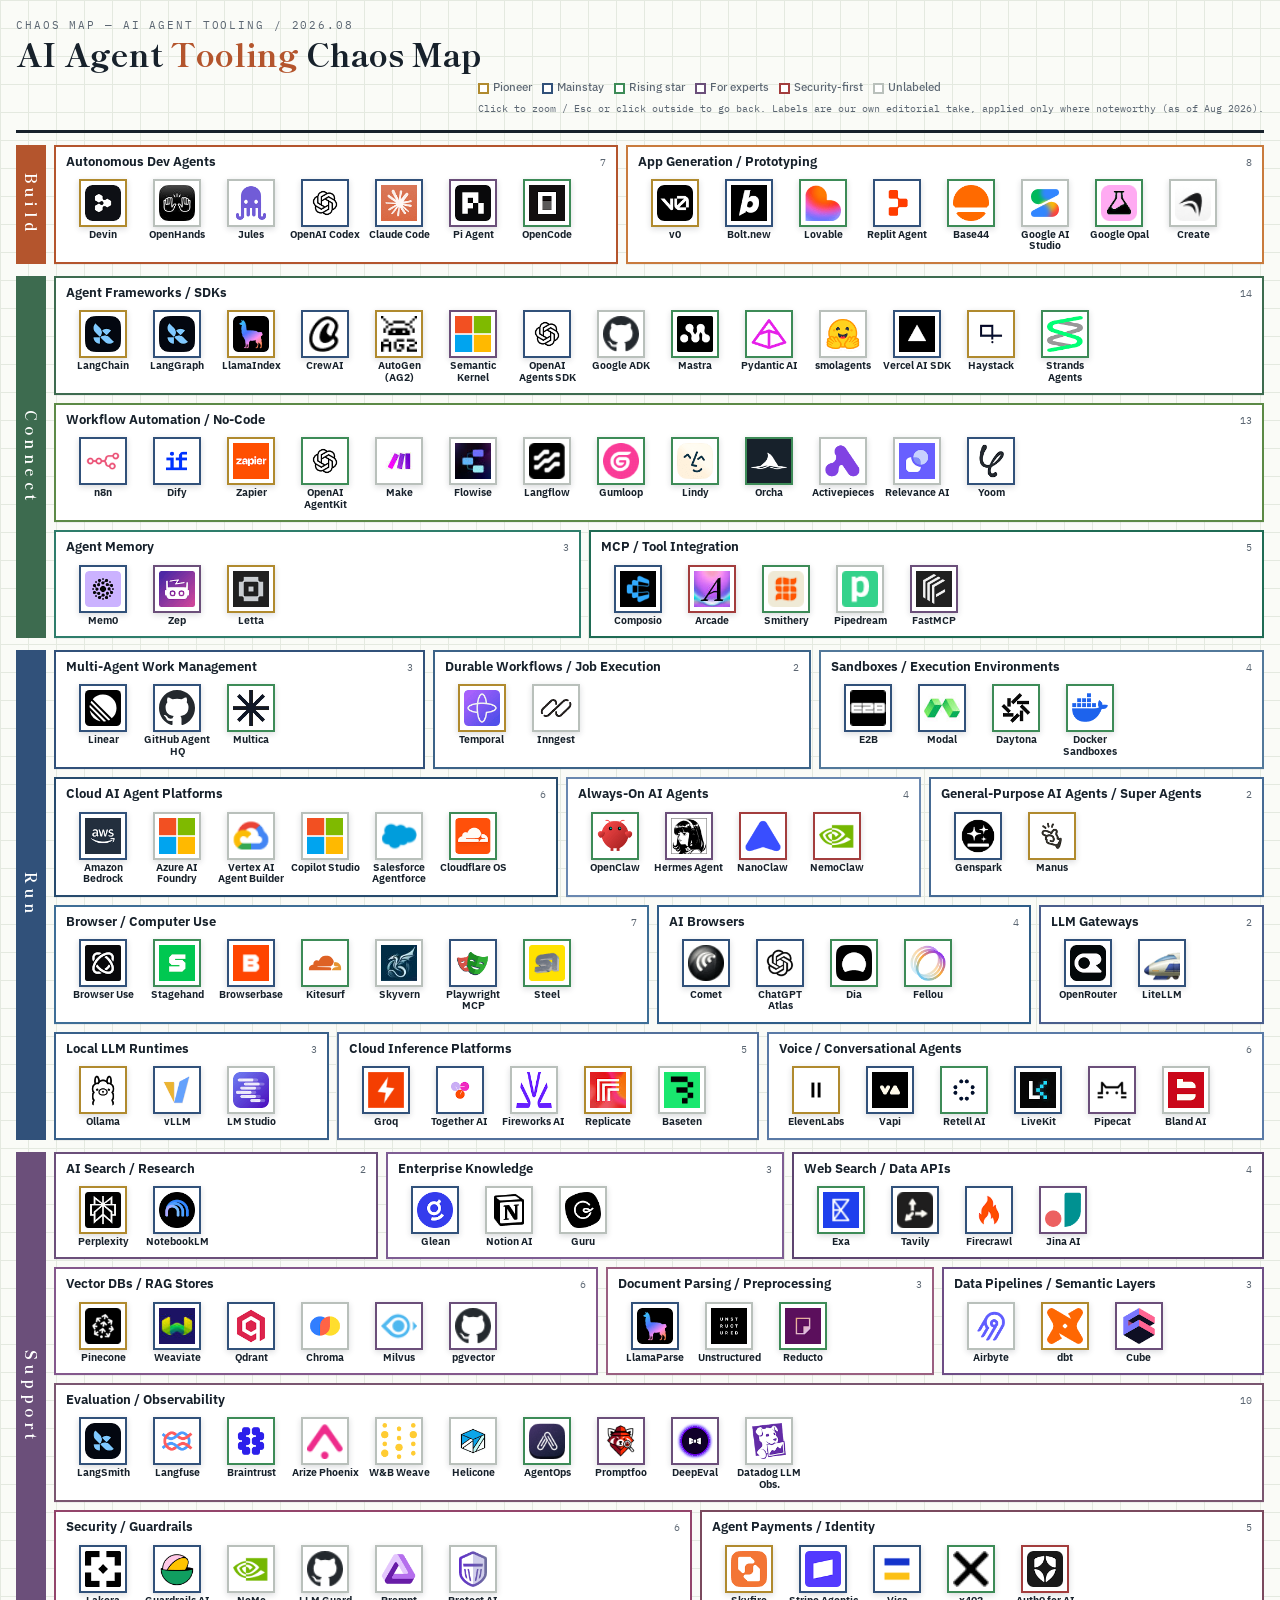
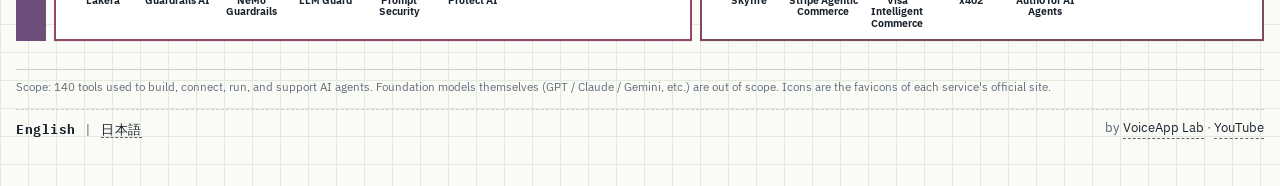
==== commit a2ec7d76: "英語化" ====
--- a/index.html
+++ b/index.html
@@ -1,285 +1,34 @@
 <!DOCTYPE html>
-<html lang="ja">
+<html lang="en">
 <head>
 <meta charset="UTF-8">
 <meta name="viewport" content="width=device-width, initial-scale=1.0">
-<title>AIエージェント周辺ツール カオスマップ 2026</title>
-<meta name="description" content="AIエージェントを「つくる・つなぐ・うごかす・ささえる」周辺ツール140個を27カテゴリに整理したカオスマップ。クリックでズームし、各カテゴリの勢力図・年表・ツール詳細解説へ。">
+<title>AI Agent Tools Chaos Map 2026</title>
+<meta name="description" content="140 tools for building, connecting, running, and supporting AI agents, organized into 27 categories. Click to zoom into each category's power map, timeline, and detailed tool write-ups.">
 <meta property="og:type" content="website">
-<meta property="og:title" content="AIエージェント周辺ツール カオスマップ 2026">
-<meta property="og:description" content="AIエージェント周辺ツール140個を27カテゴリに整理。カテゴリごとの勢力図・登場年表・詳細解説つきのインタラクティブマップ。">
+<meta property="og:title" content="AI Agent Tools Chaos Map 2026">
+<meta property="og:description" content="140 AI agent tools across 27 categories — with per-category power maps, release timelines, and detailed write-ups.">
 <meta property="og:url" content="https://rsasage.com/ai-agent-tools-chaos-map/">
 <meta property="og:image" content="https://rsasage.com/ai-agent-tools-chaos-map/ogp.png">
 <meta property="og:image:width" content="1200">
 <meta property="og:image:height" content="630">
-<meta property="og:site_name" content="AIエージェント周辺ツール カオスマップ">
-<meta property="og:locale" content="ja_JP">
+<meta property="og:site_name" content="AI Agent Tools Chaos Map">
+<meta property="og:locale" content="en_US">
+<meta property="og:locale:alternate" content="ja_JP">
 <meta name="twitter:card" content="summary_large_image">
-<meta name="twitter:title" content="AIエージェント周辺ツール カオスマップ 2026">
-<meta name="twitter:description" content="AIエージェント周辺ツール140個を27カテゴリに整理。勢力図・年表・詳細解説つき。">
+<meta name="twitter:title" content="AI Agent Tools Chaos Map 2026">
+<meta name="twitter:description" content="140 AI agent tools across 27 categories — power maps, timelines, and detailed write-ups.">
 <meta name="twitter:image" content="https://rsasage.com/ai-agent-tools-chaos-map/ogp.png">
+<link rel="canonical" href="https://rsasage.com/ai-agent-tools-chaos-map/">
+<link rel="alternate" hreflang="en" href="https://rsasage.com/ai-agent-tools-chaos-map/">
+<link rel="alternate" hreflang="ja" href="https://rsasage.com/ai-agent-tools-chaos-map/ja/">
+<link rel="alternate" hreflang="x-default" href="https://rsasage.com/ai-agent-tools-chaos-map/">
 <link rel="icon" href="favicon.svg" type="image/svg+xml">
 <link rel="icon" href="favicon-32.png" sizes="32x32" type="image/png">
 <link rel="apple-touch-icon" href="apple-touch-icon.png">
 <link rel="preconnect" href="https://fonts.googleapis.com">
 <link href="https://fonts.googleapis.com/css2?family=Shippori+Mincho+B1:wght@700;800&family=IBM+Plex+Sans+JP:wght@400;500;700&family=IBM+Plex+Mono:wght@400;500&display=swap" rel="stylesheet">
-<style>
-:root{
-  --paper:#FAFBF7;
-  --grid:#E4E9E0;
-  --ink:#17212B;
-  --sub:#5B6672;
-  --line:#C9D2CC;
-  --panel:#FFFFFF;
-  --t-pioneer:#B08A2E;
-  --t-main:#31517A;
-  --t-rising:#3D8B57;
-  --t-expert:#6B4F7A;
-  --t-security:#A33D3D;
-}
-*{margin:0;padding:0;box-sizing:border-box}
-body{
-  font-family:"IBM Plex Sans JP",-apple-system,"Hiragino Sans",sans-serif;
-  color:var(--ink);
-  background:var(--paper);
-  background-image:
-    linear-gradient(var(--grid) 1px, transparent 1px),
-    linear-gradient(90deg, var(--grid) 1px, transparent 1px);
-  background-size:28px 28px;
-  line-height:1.5;
-}
-.wrap{max-width:1360px;margin:0 auto;padding:18px 16px 48px}
-
-/* ---------- compact header ---------- */
-header{
-  display:flex;flex-wrap:wrap;align-items:flex-end;gap:8px 24px;
-  border-bottom:3px solid var(--ink);padding-bottom:12px;margin-bottom:6px;
-}
-.h-left .eyebrow{font-family:"IBM Plex Mono",monospace;font-size:10.5px;letter-spacing:.18em;color:var(--sub)}
-h1{font-family:"Shippori Mincho B1",serif;font-weight:800;font-size:clamp(20px,3.4vw,32px);line-height:1.2}
-h1 .accent{color:#B4552D}
-.h-right{display:flex;flex-direction:column;gap:4px;margin-left:auto;padding-bottom:2px}
-.tier-legend{display:flex;flex-wrap:wrap;gap:4px 10px;font-size:11px;align-items:center}
-.tier-key{display:inline-flex;align-items:center;gap:4px;color:var(--sub);font-weight:500}
-.tier-key .ring{width:11px;height:11px;border:2.5px solid #888;background:#fff}
-.legend-note{font-family:"IBM Plex Mono",monospace;color:var(--sub);font-size:10px}
-
-/* ---------- zones (dense) ---------- */
-.zone{display:flex;gap:8px;margin-top:12px}
-.zone-rail{
-  flex:0 0 30px;
-  writing-mode:vertical-rl;
-  font-family:"Shippori Mincho B1",serif;
-  font-weight:700;font-size:15px;letter-spacing:.3em;
-  color:#fff;text-align:center;padding:12px 0;
-  display:flex;align-items:center;justify-content:center;
-}
-.zone-body{flex:1;display:flex;flex-wrap:wrap;gap:8px;align-content:flex-start}
-
-/* ---------- category panels: icon clouds ---------- */
-.panel{
-  background:var(--panel);
-  border:2px solid var(--hue,#888);
-  padding:8px 10px 6px;
-  box-shadow:0 1px 0 rgba(23,33,43,.06);
-  cursor:zoom-in;
-  transition:box-shadow .15s,transform .15s;
-  flex:1 1 auto;
-}
-.panel:hover{box-shadow:0 4px 14px rgba(23,33,43,.16);transform:translateY(-1px)}
-.panel h2{
-  font-size:12.5px;font-weight:700;line-height:1.3;
-  display:flex;justify-content:space-between;align-items:baseline;gap:8px;
-  margin-bottom:2px;
-}
-.panel h2 .count{font-family:"IBM Plex Mono",monospace;font-size:10px;font-weight:400;color:var(--sub)}
-.cloud{display:flex;flex-wrap:wrap;align-items:flex-start;justify-content:flex-start}
-.tile{
-  width:74px;
-  display:flex;flex-direction:column;align-items:center;gap:2px;
-  padding:6px 2px 4px;
-  cursor:zoom-in;
-  transition:transform .12s;
-}
-.tile:hover{transform:scale(1.14);z-index:3;position:relative}
-.tile .ic{
-  width:48px;height:48px;
-  background:#fff;border:2.5px solid var(--tier,#98a0a8);
-  box-shadow:0 2px 6px rgba(23,33,43,.16);
-  display:flex;align-items:center;justify-content:center;
-  overflow:hidden;
-}
-.tile .ic img{width:36px;height:36px;object-fit:contain}
-.tile .ic.mono{font-family:"IBM Plex Mono",monospace;font-size:20px;font-weight:700;color:#fff;background:var(--mono-bg,#8a8f98)}
-.tile .nm{
-  font-size:10px;font-weight:700;line-height:1.15;text-align:center;
-  max-width:74px;overflow-wrap:break-word;
-}
-
-footer{margin-top:28px;border-top:1px solid var(--line);padding-top:10px;font-size:11px;color:var(--sub)}
-footer p+p{margin-top:3px}
-
-/* ---------- zoom overlay ---------- */
-#ov{
-  position:fixed;inset:0;z-index:50;display:none;
-  background:rgba(23,33,43,.45);
-  backdrop-filter:blur(3px);
-  overflow-y:auto;
-  padding:4vh 16px 6vh;
-}
-#ov.open{display:block}
-#ovPanel{
-  max-width:1080px;margin:0 auto;
-  background:var(--paper);
-  border:3px solid var(--hue,#888);
-  box-shadow:0 18px 60px rgba(0,0,0,.35);
-  padding:22px 26px 28px;
-  transform-origin:center top;
-}
-#ovPanel.zooming{transition:transform .28s cubic-bezier(.2,.8,.25,1),opacity .28s}
-.crumbs{
-  display:flex;align-items:center;gap:6px;flex-wrap:wrap;
-  font-size:12.5px;font-family:"IBM Plex Mono",monospace;color:var(--sub);
-  margin-bottom:14px;
-}
-.crumbs a{color:var(--ink);text-decoration:none;border-bottom:1px dashed var(--sub);cursor:pointer}
-.crumbs a:hover{color:#B4552D;border-color:#B4552D}
-.crumbs .sep{color:var(--line)}
-.crumbs .cur{font-weight:700;color:var(--ink)}
-.ov-close{
-  float:right;
-  font-family:"IBM Plex Mono",monospace;font-size:12px;
-  border:1.5px solid var(--ink);background:#fff;
-  padding:4px 10px;cursor:pointer;
-}
-.ov-close:hover{background:var(--ink);color:#fff}
-.ov-title{font-family:"Shippori Mincho B1",serif;font-weight:800;font-size:clamp(20px,3.6vw,30px);line-height:1.3}
-.ov-desc{
-  display:grid;grid-template-columns:repeat(2,minmax(0,1fr));gap:10px;
-  max-width:980px;margin-top:16px;
-}
-.ov-desc-block{
-  min-width:0;padding:12px 14px 13px;
-  border:1px solid var(--line);border-top:3px solid var(--hue);background:#fff;
-}
-.ov-desc-block h3{
-  display:flex;align-items:center;gap:7px;margin-bottom:7px;
-  font-size:12px;font-weight:700;letter-spacing:.05em;color:var(--ink);
-}
-.ov-desc-block h3::before{
-  content:"";width:6px;height:6px;flex:none;background:var(--hue);border-radius:50%;
-}
-.ov-desc-block p{font-size:13px;color:var(--sub);line-height:1.8}
-.ov-desc-block p span{display:block}
-.ov-desc-block p span+span{margin-top:3px}
-.ov-desc-fallback{font-size:13.5px;color:var(--sub);line-height:1.95;max-width:920px;margin-top:10px}
-.tier-badge{
-  display:inline-flex;align-items:center;gap:4px;
-  font-size:10.5px;font-weight:700;letter-spacing:.04em;
-  padding:1px 7px;color:#fff;
-}
-.tier-badge.pioneer{background:var(--t-pioneer)}
-.tier-badge.main{background:var(--t-main)}
-.tier-badge.rising{background:var(--t-rising)}
-.tier-badge.expert{background:var(--t-expert)}
-.tier-badge.security{background:var(--t-security)}
-.mini{
-  font-size:10px;font-family:"IBM Plex Mono",monospace;color:var(--sub);
-  border:1px solid var(--line);padding:0 5px;
-}
-
-/* category view */
-.relwrap{position:relative;margin-top:20px}
-.relsvg{position:absolute;inset:0;width:100%;height:100%;pointer-events:none;z-index:2;overflow:visible}
-.cards{display:grid;grid-template-columns:repeat(auto-fill,minmax(216px,1fr));gap:58px 54px;position:relative;z-index:1}
-.tcard{
-  background:#fff;border:1px solid var(--line);
-  padding:11px 12px;cursor:zoom-in;
-  box-shadow:0 1px 0 rgba(23,33,43,.06);
-  transition:box-shadow .15s,transform .15s;
-  display:flex;flex-direction:column;gap:6px;
-}
-.tcard:hover{box-shadow:0 5px 16px rgba(23,33,43,.2);transform:translateY(-2px)}
-.tcard .row1{display:flex;align-items:center;gap:9px}
-.tcard .ic{
-  width:40px;height:40px;flex:none;
-  background:#fff;border:2px solid var(--tier,#98a0a8);
-  display:flex;align-items:center;justify-content:center;overflow:hidden;
-}
-.tcard .ic img{width:30px;height:30px;object-fit:contain}
-.tcard .ic.mono{font-family:"IBM Plex Mono",monospace;font-size:17px;font-weight:700;color:#fff;background:var(--mono-bg,#8a8f98)}
-.tcard .nm{font-weight:700;font-size:14px;line-height:1.25;flex:1}
-.tcard .d{font-size:11.5px;color:var(--sub)}
-.tcard .row2{display:flex;align-items:center;gap:6px;flex-wrap:wrap}
-.xrel{margin-top:22px;border-top:1px dashed var(--line);padding-top:14px}
-.xrel h3,.rel-legend h3,.svc-rels h3,.svc-sibs h3,.tl h3,.pow h3{font-size:12.5px;font-weight:700;letter-spacing:.06em;color:var(--sub);margin-bottom:8px}
-
-/* 勢力図 (category power-map commentary) */
-.pow{margin-top:26px;border-top:1px dashed var(--line);padding-top:14px}
-.pow p{font-size:13.5px;line-height:1.95;max-width:880px}
-
-/* category timeline */
-.tl{margin-top:26px;border-top:1px dashed var(--line);padding-top:14px}
-.tl-track{display:flex;overflow-x:auto;border-left:2px solid var(--ink);align-items:stretch}
-.tl-col{flex:1 0 auto;min-width:92px;border-right:1px dashed var(--line);padding:0 10px 6px}
-.tl-col.gap{flex:0 0 auto;min-width:34px;display:flex;align-items:flex-start;justify-content:center;color:var(--sub);font-family:"IBM Plex Mono",monospace;padding-top:3px}
-.tl-year{font-family:"IBM Plex Mono",monospace;font-size:11.5px;font-weight:700;border-bottom:2px solid var(--ink);margin-bottom:9px;padding:1px 0}
-.tl-items{display:flex;flex-direction:column;gap:7px}
-.tl-item{display:flex;align-items:flex-start;gap:6px;font-size:11px;font-weight:700;cursor:zoom-in;line-height:1.2}
-.tl-txt{display:flex;flex-direction:column;gap:1px;min-width:0}
-.tl-n{overflow-wrap:break-word}
-.tl-item:hover{color:#B4552D}
-.tl-item .ic{width:22px;height:22px;border-width:2px;flex:none;background:#fff;display:inline-flex;align-items:center;justify-content:center;overflow:hidden}
-.tl-item .ic img{width:16px;height:16px;object-fit:contain}
-.tl-item .ic.mono{font-size:11px}
-.tl-m{font-family:"IBM Plex Mono",monospace;font-size:9.5px;font-weight:400;color:var(--sub)}
-.tl.single-year .tl-col{width:100%}
-.tl.single-year .tl-items{display:grid;grid-template-columns:repeat(auto-fit,minmax(130px,1fr));gap:8px}
-.tl.single-year .tl-item{border:1px solid var(--line);background:var(--panel);padding:8px;min-height:42px}
-.xrel-items{display:flex;flex-direction:column;gap:6px}
-.xrel-item{font-size:13px;display:flex;align-items:center;gap:8px;flex-wrap:wrap}
-.xrel-item a{color:var(--ink);font-weight:700;text-decoration:none;border-bottom:1px dashed var(--sub);cursor:pointer}
-.xrel-item a:hover{color:#B4552D;border-color:#B4552D}
-.xrel-item .cat-of{font-size:11px;color:var(--sub)}
-.reltag{font-size:10.5px;font-weight:700;color:#fff;padding:1px 8px;flex:none}
-.rel-legend{margin-top:18px;border-top:1px dashed var(--line);padding-top:12px}
-.rel-legend .items{display:flex;flex-wrap:wrap;gap:6px 14px;font-size:11.5px;color:var(--sub);align-items:center}
-.rel-legend .sw{display:inline-block;width:22px;height:0;border-top-width:2.5px;margin-right:5px;vertical-align:middle}
-
-/* service view */
-.svc-head{display:flex;gap:16px;align-items:flex-start;margin-top:6px}
-.svc-head .ic{
-  width:76px;height:76px;flex:none;
-  background:#fff;border:3px solid var(--tier,#98a0a8);
-  display:flex;align-items:center;justify-content:center;overflow:hidden;
-  box-shadow:0 3px 10px rgba(23,33,43,.15);
-}
-.svc-head .ic img{width:56px;height:56px;object-fit:contain}
-.svc-head .ic.mono{font-family:"IBM Plex Mono",monospace;font-size:32px;font-weight:700;color:#fff;background:var(--mono-bg,#8a8f98)}
-.svc-meta{flex:1}
-.svc-badges{display:flex;gap:6px;flex-wrap:wrap;margin-top:6px;align-items:center}
-.svc-link{font-family:"IBM Plex Mono",monospace;font-size:12px;color:#31517A;text-decoration:none;border-bottom:1px solid #31517A}
-.svc-link:hover{color:#B4552D;border-color:#B4552D}
-.svc-body{margin-top:18px;font-size:14.5px;line-height:1.9;max-width:820px}
-.svc-cat-line{font-size:12px;color:var(--sub);margin-top:4px}
-.svc-rels,.svc-sibs{margin-top:22px;border-top:1px dashed var(--line);padding-top:14px}
-.sib-cloud{display:flex;flex-wrap:wrap}
-.sib-cloud .tile{width:70px}
-.sib-cloud .tile .ic{width:42px;height:42px}
-.sib-cloud .tile .ic img{width:31px;height:31px}
-
-@media(max-width:640px){
-  .zone{gap:6px}
-  .zone-rail{flex-basis:26px;font-size:13px;letter-spacing:.22em}
-  .tile{width:64px}
-  .tile .ic{width:42px;height:42px}
-  .tile .ic img{width:31px;height:31px}
-  #ovPanel{padding:16px 14px 22px}
-  .ov-desc{grid-template-columns:1fr;gap:8px}
-  .cards{grid-template-columns:repeat(auto-fill,minmax(160px,1fr));gap:26px 14px}
-}
-@media print{body{background:none}}
-</style>
+<link rel="stylesheet" href="assets/style.css">
 </head>
 <body>
 <div class="wrap">
@@ -287,1136 +36,37 @@
 <header>
   <div class="h-left">
     <div class="eyebrow">CHAOS MAP — AI AGENT TOOLING / 2026.08</div>
-    <h1>AIエージェント<span class="accent">周辺ツール</span>カオスマップ</h1>
+    <h1>AI Agent <span class="accent">Tooling</span> Chaos Map</h1>
   </div>
   <div class="h-right">
     <div class="tier-legend">
-      <span class="tier-key"><span class="ring" style="border-color:var(--t-pioneer)"></span>先駆者</span>
-      <span class="tier-key"><span class="ring" style="border-color:var(--t-main)"></span>主力</span>
-      <span class="tier-key"><span class="ring" style="border-color:var(--t-rising)"></span>新進気鋭</span>
-      <span class="tier-key"><span class="ring" style="border-color:var(--t-expert)"></span>玄人向け</span>
-      <span class="tier-key"><span class="ring" style="border-color:var(--t-security)"></span>セキュリティ重視</span>
-      <span class="tier-key"><span class="ring" style="border-color:#B9C0BB"></span>特記なし</span>
+      <span class="tier-key"><span class="ring" style="border-color:var(--t-pioneer)"></span>Pioneer</span>
+      <span class="tier-key"><span class="ring" style="border-color:var(--t-main)"></span>Mainstay</span>
+      <span class="tier-key"><span class="ring" style="border-color:var(--t-rising)"></span>Rising star</span>
+      <span class="tier-key"><span class="ring" style="border-color:var(--t-expert)"></span>For experts</span>
+      <span class="tier-key"><span class="ring" style="border-color:var(--t-security)"></span>Security-first</span>
+      <span class="tier-key"><span class="ring" style="border-color:#B9C0BB"></span>Unlabeled</span>
     </div>
-    <div class="legend-note">クリックでズーム / Esc・背景クリックで戻る ※分類は特筆すべきツールのみ・複数あり(2026年8月時点の独自見解)</div>
+    <div class="legend-note">Click to zoom / Esc or click outside to go back. Labels are our own editorial take, applied only where noteworthy (as of Aug 2026).</div>
   </div>
 </header>
 
 <div id="map"></div>
 
 <footer>
-  <p>収録基準:AIエージェントの開発・構築・実行・運用に使う周辺ツール140個。基盤モデル(GPT / Claude / Gemini 等)そのものは対象外。アイコンは各サービス公式サイトのfaviconを使用。</p>
+  <p>Scope: 140 tools used to build, connect, run, and support AI agents. Foundation models themselves (GPT / Claude / Gemini, etc.) are out of scope. Icons are the favicons of each service's official site.</p>
+  <div class="foot-links">
+    <span class="lang-switch"><strong>English</strong> | <a href="ja/" data-lang-base="ja/">日本語</a></span>
+    <span class="credits">by <a href="https://voiceapp-lab.com/" target="_blank" rel="noopener">VoiceApp Lab</a> · <a href="https://www.youtube.com/@girigirikk" target="_blank" rel="noopener">YouTube</a></span>
+  </div>
 </footer>
 
 </div>
 
 <div id="ov" aria-modal="true" role="dialog"><div id="ovPanel"></div></div>
 
-<script>
-const S="saas",O="oss",B="both";
-/* tool: [name, type, shortDesc, tier, bigtech?] */
-const zones=[
-{
-  name:"つくる",color:"#B4552D",
-  cats:[
-    {title:"自律型開発エージェント",hue:"#B4552D",desc:"チャットやIssueからタスクを委任すると、コードやPRが非同期で返ってくる「AIエンジニア」型のエージェント。2024年のDevin登場で市場が立ち上がり、2025年にモデル各社が参入して開発現場の主戦場となった。",trend:"口火を切ったDevinに対し、モデルを持つ強みを活かしたClaude CodeとOpenAI Codexが2025年に一気に主導権を握った。OSS側はDevinへの対抗で生まれたOpenHandsが老舗格、Claude Code代替を掲げるOpenCodeが急伸中。ミニマル思想のPi Agentは「ハーネスは薄くていい」という対抗軸を示し、OpenClawのエンジンに採用されるなど存在感が大きい。",
-     tools:[
-      ["Devin",S,"Cognition社の自律型AIエンジニア。Slack等からタスクを丸ごと委任",["pioneer"]],
-      ["OpenHands",O,"旧OpenDevin。OSSの自律型開発エージェントプラットフォーム",null],
-      ["Jules",S,"Googleの非同期コーディングエージェント。GitHub連携でバックグラウンド実行",null,1],
-      ["OpenAI Codex",S,"OpenAIのコーディングエージェント。クラウドで並列タスク実行",["main"],1],
-      ["Claude Code",S,"Anthropic製エージェント。CLI・Web・モバイルから開発を委任",["main"],1],
-      ["Pi Agent",O,"4ツールのみの超ミニマルOSSエージェント。OpenClawの基盤エンジン",["expert"]],
-      ["OpenCode",O,"モデル非依存のOSSターミナルエージェント。Claude CodeのOSS代替の代表格",["rising"]]
-     ]},
-    {title:"アプリ生成 / プロトタイピング",hue:"#C97B3D",desc:"自然言語からUI・アプリを丸ごと生成する「vibe coding」の中心地。プロトタイプ用途から始まり、いまや本番アプリの初期構築まで守備範囲を広げている。",trend:"先行したv0(Vercel)とBolt.newの2強に、欧州発で急成長したLovableが割って入る構図。Replit Agentは構築からDB・デプロイまでの一気通貫で独自路線を走る。Base44のWix買収(2025年6月)が象徴する通り、大手による買収・取り込みが進むフェーズに入った。GoogleはAI StudioとOpalの二面展開で追う。",
-     tools:[
-      ["v0",S,"Vercel製。プロンプトからUI/Reactアプリを生成しそのままデプロイ",["pioneer", "main"]],
-      ["Bolt.new",B,"StackBlitz製。ブラウザ内でフルスタックアプリ生成(OSS版bolt.diy)",["main"]],
-      ["Lovable",S,"自然言語からWebアプリを構築する欧州発の急成長サービス",["rising"]],
-      ["Replit Agent",S,"Replit上で構築からDB・デプロイまで一気通貫",["main"]],
-      ["Base44",S,"ノーコードでフルアプリを生成。Wix傘下",["rising"]],
-      ["Google AI Studio",S,"Gemini公式の開発ハブ。Buildでプロンプトからアプリ生成・公開",null,1],
-      ["Google Opal",S,"Google Labs製。ノーコードでAIミニアプリを構築・共有",["rising"],1],
-      ["Create",S,"テキストからサイト・アプリ・ツールを生成",null]
-     ]},
-  ]
-},
-{
-  name:"つなぐ",color:"#3D6B4F",
-  cats:[
-    {title:"エージェントフレームワーク / SDK",hue:"#3D6B4F",desc:"エージェントをコードで組み立てるための開発基盤。LLM呼び出し・ツール実行・制御フロー・マルチエージェント連携を抽象化する。「とりあえずLangChain」の時代から、用途特化・軽量化へと世代交代が進む。",trend:"老舗LangChainはエコシステムの厚みでなお最大勢力だが、重厚な抽象化への反動から、型安全のPydantic AI、TypeScript圏のMastra・Vercel AI SDKといった軽量世代が支持を拡大。制御を厳密にしたい本番用途はLangGraphが定番化した。Microsoft・OpenAI・Google(ADK)・AWS(Strands)と大手の公式SDK参入が相次ぎ、中立系OSSとの綱引きが続く。",
-     tools:[
-      ["LangChain",O,"LLMアプリ開発の定番OSSフレームワーク。エコシステムが最大級",["pioneer", "main"]],
-      ["LangGraph",B,"状態グラフでエージェントの制御フローを厳密に設計。商用Platformあり",["main"]],
-      ["LlamaIndex",B,"RAG・データ接続に強いフレームワーク。エージェント機能も充実",["pioneer"]],
-      ["CrewAI",B,"役割ベースのマルチエージェント「クルー」を手軽に構築",["main"]],
-      ["AutoGen (AG2)",O,"Microsoft発のマルチエージェント会話フレームワーク",["pioneer"],1],
-      ["Semantic Kernel",O,"Microsoft製のエンタープライズ向けエージェントSDK",["expert"],1],
-      ["OpenAI Agents SDK",O,"OpenAI公式の軽量エージェントSDK。ハンドオフ機構が特徴",["main"],1],
-      ["Google ADK",O,"GoogleのAgent Development Kit。A2Aプロトコルと連携",null,1],
-      ["Mastra",B,"TypeScript向けエージェントフレームワーク。Gatsby開発陣が開発",["rising"]],
-      ["Pydantic AI",O,"型安全なPythonエージェントFW。Pydanticチーム製",["rising"]],
-      ["smolagents",O,"Hugging Face製の軽量エージェント。コード実行型が特徴",null],
-      ["Vercel AI SDK",O,"TS/JSでAI機能を実装する事実上の標準SDK",["main"]],
-      ["Haystack",B,"deepset製。検索・RAGパイプライン構築の老舗OSS",["pioneer"]],
-      ["Strands Agents",O,"AWS発のOSSエージェントSDK。モデル駆動アプローチ",["rising"],1]
-     ]},
-    {title:"ワークフロー自動化 / ノーコード",hue:"#5C8A46",desc:"GUIや自然言語でエージェントと業務フローを組み立てる層。従来のiPaaSがAIを取り込み、AIネイティブな新興勢やローカル実行型が追う世代交代の最中にある。",trend:"老舗Zapierは8,000超の連携数でなお首位だが、セルフホストできるn8nがAIエージェントノードを武器に開発者層を取り込んだ。LLMアプリビルダーではDify、国産SaaS連携ではYoomが強い。GumloopはAI中心の処理、Orchaは無料OSS・ローカル実行という別軸で参入している。LangChain系ビルダーは本家の進化に挟まれ、差別化を迫られている。",
-     tools:[
-      ["n8n",B,"セルフホスト可能なワークフロー自動化。AIエージェントノードが強力",["main"]],
-      ["Dify",B,"LLMアプリ/エージェントをGUIで構築できる人気OSS",["main"]],
-      ["Zapier",S,"8,000超のアプリ連携を誇る自動化の老舗。AIエージェント機能も追加",["pioneer", "main"]],
-      ["OpenAI AgentKit",S,"OpenAI公式。Agent Builder等でエージェントをGUI構築・組込",["rising"],1],
-      ["Make",S,"ビジュアル重視のワークフロー自動化。複雑な分岐に強い",null],
-      ["Flowise",B,"ノードベースでLLMフローを組めるOSSビルダー",null],
-      ["Langflow",B,"LangChainベースのビジュアルビルダー",null],
-      ["Gumloop",S,"AI特化のワークフロー自動化SaaS",["rising"]],
-      ["Lindy",S,"ノーコードでAIアシスタント/エージェントを作成",["rising"]],
-      ["Orcha",O,"自然言語で35超のツールをつなぐ、ローカル実行のOSS自動化デスクトップ",["rising"]],
-      ["Activepieces",B,"OSSのZapier代替。MCP対応で拡張しやすい",null],
-      ["Relevance AI",S,"ノーコードで「AIワークフォース」を構築",null],
-      ["Yoom",S,"国産ノーコード自動化。国内SaaS連携とAI-OCR等のAI処理に強い",["main"]]
-     ]},
-    {title:"エージェントメモリ",hue:"#2E7D6B",desc:"会話やセッションをまたいでエージェントに長期記憶を与えるレイヤー。ユーザーごとの文脈保持が必要なコンシューマー向けエージェントの基盤技術。",trend:"研究発のLetta(旧MemGPT)が概念を切り開き、実装の使いやすさでMem0が事実上の定番になった。Zepはナレッジグラフ路線で企業向けに深掘りする。ただしモデルのコンテキスト長拡大と、ChatGPT/Claude本体へのメモリ内蔵が進むにつれ、独立レイヤーとしての存在意義を問われ続ける分野でもある。",
-     tools:[
-      ["Mem0",B,"エージェント用の長期メモリレイヤー。ユーザーごとの記憶を保持",["main"]],
-      ["Zep",B,"会話履歴からナレッジグラフを構築するメモリ基盤",["expert"]],
-      ["Letta",B,"旧MemGPT。メモリを持続するステートフルエージェント基盤",["pioneer"]]
-     ]},
-    {title:"MCP・ツール連携",hue:"#1F6B54",desc:"エージェントと外部ツール・SaaSをつなぐ接続層。ただし自分の資格情報で少数のツールを呼ぶだけなら、通常のライブラリやAPIの直呼びで足りる。この層が効くのは「他人のアカウントを預かる」「接続先が数十を超える」場合で、2024年末のMCP(Model Context Protocol)登場で標準化が一気に進んだ。",trend:"前提として、ここのサービスは全員に必要なものではない。自作エージェント+自分のAPIキー+数個のツールなら普通にパッケージを呼ぶのが最速で、これらの本質は「エンドユーザーごとのOAuthトークンを預かる金庫」と「数百コネクタの保守の外注」にある。その条件に当てはまる世界では、接続数で勝負するComposio・Pipedream、MCPレジストリのSmithery、開発フレームワークのFastMCPが中核を押さえ、認証付き実行のArcadeは「エージェントに権限をどう渡すか」に正面から取り組んで決済/アイデンティティ分野とも接近しつつある。",
-     tools:[
-      ["Composio",S,"エージェントと数百のSaaSをつなぐツール連携基盤",["main"]],
-      ["Arcade",B,"認証付きでエージェントにツールを安全に実行させる基盤",["security"]],
-      ["Smithery",S,"MCPサーバーのレジストリ/ホスティング",["rising"]],
-      ["Pipedream",S,"API連携基盤。数千のアプリをMCPサーバーとして提供",null],
-      ["FastMCP",O,"MCPサーバー構築の定番Pythonフレームワーク",["expert"]]
-     ]},
-  ]
-},
-{
-  name:"うごかす",color:"#31517A",
-  cats:[
-    {title:"複数エージェント業務管理",hue:"#31517A",desc:"複数のAIや人へ仕事を割り振り、担当、進捗、相談、成果を一つの場所で管理する司令塔。個人でも組織でも使える。",
-     trend:"エージェント単体の性能競争から、複数のAIへ誰が何を任せ、成果をどう共有するかという運用競争が始まった。現在の代表製品はソフトウェア開発から普及している。既存のIssue管理へAIを組み込むLinear、GitHub上で複数製品を束ねるAgent HQ、OSSで中立的な運用を目指すMulticaという3方向が見える。今後は開発以外の業務にも広がる可能性がある。",
-     tools:[
-      ["Linear",S,"AIエージェントをIssueやプロジェクトへ割り当て、人と同じ画面で進捗を管理",["main"]],
-      ["GitHub Agent HQ",S,"複数のコーディングエージェントをGitHub上で割り当て・追跡する統合管理基盤",["main"],1],
-      ["Multica",O,"エージェントをIssueの担当者として扱うOSSチーム管理基盤。進捗・会話・スキルも共有",["rising"]]
-     ]},
-    {title:"耐久ワークフロー / ジョブ実行",hue:"#3C6388",desc:"長時間のエージェント処理をステップ単位で保存し、障害や待機をまたいでも確実に再開させるバックエンド基盤。",
-     trend:"分散システムで実績を積んだTemporalが、堅牢性を最優先する大規模・長期処理の基準点。Inngestはイベント駆動と導入の軽さを武器に、TypeScript中心のチームやサーバーレス環境から支持を広げる。両者ともエージェントを管理する画面ではなく、エージェントの仕事を落とさず動かす裏方である。",
-     tools:[
-      ["Temporal",B,"耐久性のあるワークフロー実行エンジン。長時間タスクの信頼性を担保",["pioneer", "expert"]],
-      ["Inngest",B,"イベント駆動でAI処理を再試行・再開できる軽量な耐久実行基盤",null]
-     ]},
-    {title:"サンドボックス / 実行環境",hue:"#52789A",desc:"AIが生成したコードやコマンドを、利用者のPCや本番環境から隔離して安全に動かすためのクラウド実行環境。",
-     trend:"エージェント専用サンドボックスではE2Bが市場を先行し、Daytonaが高速起動と状態保持で追う。ModalはAIエージェント専用品ではないが、GPU・Python処理からサンドボックスまで扱える汎用性が強み。競争軸は起動速度だけでなく、隔離強度、永続化、実行時間、ネットワーク制御へ広がっている。",
-     tools:[
-      ["E2B",B,"エージェント用のコード実行サンドボックス",["main"]],
-      ["Modal",S,"生成コードも隔離実行できるサーバーレスGPU/Python基盤",["main"]],
-      ["Daytona",B,"高速起動と状態保持に強いエージェント向けクラウドサンドボックス",["rising"]],
-      ["Docker Sandboxes",S,"コーディングエージェントを使い捨てmicroVMで隔離実行するDocker公式サンドボックス",["rising","security"]]
-     ]},
-    {title:"クラウドAIエージェント基盤",hue:"#274B6D",desc:"メガクラウド・大手SaaSが提供するマネージドなエージェント構築・運用基盤。ガバナンスと既存システム統合を武器にするエンタープライズの本命枠。",trend:"AWS Bedrockが機能の広さで一歩リードし、Azure AI FoundryとVertex AIが追走する三つ巴。業務側からはCopilot StudioとAgentforceが「現場が作る業務エージェント」を取りに来る。2026年8月にOSSで参入したCloudflare OSは、Gatekeeperによる統制を武器に「クラウドロックインなしの基盤」という新しい選択肢を突きつけた。",
-     tools:[
-      ["Amazon Bedrock",S,"AWSの生成AI基盤。Agents/AgentCoreでエージェントの構築から本番運用まで",["main"],1],
-      ["Azure AI Foundry",S,"Microsoftの AI開発基盤。Agent Serviceとモデルカタログを統合",null,1],
-      ["Vertex AI Agent Builder",S,"Google Cloudのエージェント構築・実行基盤。ADK/A2Aと連携",null,1],
-      ["Copilot Studio",S,"Microsoft製。ノーコードで業務エージェントを構築しTeams等へ配置",null,1],
-      ["Salesforce Agentforce",S,"CRMデータと連携する業務エージェント基盤。デジタルレイバーを掲げる",null,1],
-      ["Cloudflare OS",B,"Cloudflare製のOSSエージェント基盤。隔離ランタイムとGatekeeperによる統制",["rising","security"],1]
-     ]},
-    {title:"常駐型AIエージェント",hue:"#6A88B0",desc:"メッセンジャーなどを窓口に、文脈を引き継ぎながら調査、通知、外部操作を続ける実働エージェント。個人だけでなくチームでも使える。",trend:"OpenClaw(旧Clawdbot)が2025年11月の登場から数ヶ月でコミュニティを席巻し、この分野の中心に座る。セキュリティ懸念への応答としてNanoClaw(コンテナ隔離)やNVIDIAのNemoClaw(統制レイヤー)が派生し、「OpenClaw経済圏」が形成されつつある。Nous ResearchのHermes Agentは経験からの自己学習という別軸を示す。管理画面よりも、会話と継続的な実行を担うことが共通点である。",
-     tools:[
-      ["OpenClaw",O,"WhatsApp/LINE等30超のチャネルに対応するOSS常駐エージェント。スキル共有のClawHubも",["rising"]],
-      ["Hermes Agent",O,"Nous Research製。経験からスキルを自動獲得する自己学習型OSSエージェント",["expert"]],
-      ["NanoClaw",O,"コンテナ隔離を前提にしたセキュリティ重視の軽量OSSエージェント",["security"]],
-      ["NemoClaw",O,"NVIDIA製。OpenClawにサンドボックスや監査ログを加えるセキュリティ層",["security"],1]
-     ]},
-    {title:"汎用AIエージェント / スーパーエージェント",hue:"#456A94",desc:"1つの指示で調査から成果物作成まで完遂する万能型。2025年春のManusブームがこのジャンルを世に知らしめた。",trend:"火付け役のManusと、検索から電話代行まで抱えるGensparkの2強。ただしChatGPT/Claude本体のエージェント化が進むにつれ、汎用タスクは基盤モデル側に吸収されるリスクを常に抱える。生き残りの鍵はスライド・動画といった成果物の品質と、業務への深い統合だと見られている。",
-     tools:[
-      ["Genspark",S,"スーパーエージェントを核に調査・スライド・電話代行まで自律実行",["main"]],
-      ["Manus",S,"調査から作業実行まで行う汎用自律エージェント。ブームの火付け役",["pioneer"]]
-     ]},
-    {title:"ブラウザ / コンピュータ操作",hue:"#3E6E96",desc:"エージェントがWeb画面やPCを直接操作するための実行ライブラリとブラウザ基盤。人間用UIしかないシステムをエージェントに開放する互換レイヤー。",trend:"OSSはBrowser Useがデファクトの座を固めた。クラウド実行基盤はBrowserbaseが先行し、自社SDKのStagehandとの垂直統合で強い。Playwright MCPは構造化されたページ情報を使う精度と、公式実装の安心感で急速に浸透。CloudflareのKitesurfは人向け機能を削り、大量並列時の効率を優先する軽量エンジンとして新たな競争軸を持ち込んだ。",
-     tools:[
-      ["Browser Use",B,"LLMにブラウザを操作させる人気OSSライブラリ",["main"]],
-      ["Stagehand",O,"Browserbase製のAIブラウザ自動化SDK。コードとAIを併用",["rising"]],
-      ["Browserbase",S,"エージェント向けヘッドレスブラウザのクラウド基盤",["main"]],
-      ["Kitesurf",S,"Cloudflare製。AIエージェント向けに軽量化したステートレスなクラウドブラウザ",["rising"],1],
-      ["Skyvern",B,"LLM+コンピュータビジョンでブラウザ作業を自動化",null],
-      ["Playwright MCP",O,"Playwright公式のMCPサーバー。アクセシビリティツリーで操作",["main"],1],
-      ["Steel",B,"エージェント向けブラウザAPI基盤",["rising"]]
-     ]},
-    {title:"AIブラウザ",hue:"#2F5D88",desc:"エージェントを内蔵し、人の代わりにWebを操作するブラウザ。2025年に一斉開花した「ポストChrome」の陣取り合戦。",trend:"先行のComet(Perplexity)が無償開放でユーザーを一気に広げた直後、OpenAIのChatGPT Atlasが参入して本命視される展開に。Dia(Atlassian傘下入り)はArc譲りのUX、Fellouは自律ワークフロー特化で差別化する。Google/Chrome陣営の反撃を含め、2026年最大級の覇権争いが進行中。",
-     tools:[
-      ["Comet",S,"Perplexity製のエージェント型ブラウザ。調査から予約・購入まで代行",["main"]],
-      ["ChatGPT Atlas",S,"OpenAIのChatGPT内蔵ブラウザ。エージェントモードでサイト上のタスクを代行",["main"],1],
-      ["Dia",S,"The Browser Company製のAIファーストブラウザ。Arc後継でAtlassian傘下",["rising"]],
-      ["Fellou",S,"「Deep Action」で複数サイト横断の自律作業を行うエージェント型ブラウザ",["rising"]]
-     ]},
-    {title:"LLMゲートウェイ",hue:"#4A5E8C",desc:"多数のモデルを単一APIに統合する呼び出し口。モデルを乗り換えながら使うマルチモデル運用の標準装備になった。",trend:"ホスト型はOpenRouter、セルフホストOSSはLiteLLMという住み分けがほぼ確立した。モデルの世代交代が激しい限りゲートウェイの需要は安泰だが、各クラウドがゲートウェイ機能を内蔵し始めており、独立系はルーティングの賢さと課金管理で価値を証明し続ける必要がある。",
-     tools:[
-      ["OpenRouter",S,"数百のモデルを単一APIで呼べるゲートウェイ",["main"]],
-      ["LiteLLM",B,"100超のLLM APIをOpenAI形式に統一するOSSプロキシ",["main", "expert"]]
-     ]},
-    {title:"ローカルLLM実行",hue:"#38608A",desc:"手元のマシンやオンプレでLLMを動かす実行環境。プライバシー、コスト、そして「自分のマシンで動く楽しさ」が普及の動機。",trend:"個人利用はOllamaが圧倒的デファクトで、GUI派にはLM Studioが定番。サーバーサイドの本番推論はvLLMが標準の座を固めた。ローカルで実用になる小型モデルの性能向上が強い追い風で、裾野は広がり続けている。",
-     tools:[
-      ["Ollama",O,"ローカルLLM実行の定番。1コマンドでモデルを起動",["pioneer", "main"]],
-      ["vLLM",O,"高スループット推論エンジンの標準OSS",["main", "expert"]],
-      ["LM Studio",S,"GUIでローカルLLMを動かすデスクトップアプリ",null]
-     ]},
-    {title:"クラウド推論基盤",hue:"#52709B",desc:"OSSモデルを高速・低コストで動かすマネージド推論API。モデルホスティングの主戦場であり、価格競争の最前線。",trend:"速度特化のGroq(独自LPU)が話題性で突出し、Together AIとFireworks AIが総合力で追う。老舗Replicateは「公開モデルを即APIで」という手軽さで個人開発者に強い。フロンティアモデルのAPI値下げに常に挟まれ、OSSモデル推論は消耗戦の様相を呈している。",
-     tools:[
-      ["Groq",S,"独自LPUによる超高速推論API",["main"]],
-      ["Together AI",S,"OSSモデルのクラウド推論/ファインチューニング基盤",["main"]],
-      ["Fireworks AI",S,"高速・低コストのモデル推論基盤",null],
-      ["Replicate",S,"公開モデルをAPIで即実行できるプラットフォーム",["pioneer"]],
-      ["Baseten",S,"モデルのデプロイ/推論基盤。本番運用向け",null]
-     ]},
-    {title:"音声 / 対話エージェント",hue:"#5A7AA6",desc:"電話・音声UIのリアルタイム対話エージェント。コールセンター自動化を軸に、音声がエージェントの主要インターフェースになりつつある。",trend:"音声合成の王者ElevenLabsが会話エージェント基盤まで降りてきて全域をカバーしにかかる。電話特化ではVapi・Retell AI・Bland AIが乱戦状態。OSS側はLiveKit(リアルタイム基盤)とPipecat(フレームワーク)の組み合わせが定番として定着した。",
-     tools:[
-      ["ElevenLabs",S,"音声合成の代表格。会話エージェント基盤も提供",["pioneer", "main"]],
-      ["Vapi",S,"音声AIエージェントを構築するための開発者向けAPI",["main"]],
-      ["Retell AI",S,"電話対応AIエージェントの構築基盤",["rising"]],
-      ["LiveKit",B,"リアルタイム音声/映像のOSS基盤。音声エージェントSDKが人気",["main"]],
-      ["Pipecat",O,"音声・マルチモーダルエージェントのOSSフレームワーク",["expert"]],
-      ["Bland AI",S,"架電・受電を自動化する電話AI",null]
-     ]},
-  ]
-},
-{
-  name:"ささえる",color:"#6B4F7A",
-  cats:[
-    {title:"AI検索 / リサーチ",hue:"#6B4F7A",desc:"Webや手持ち資料を根拠に調べて答えるリサーチエージェント。検索エンジンという行為そのものの再発明が進む。",trend:"AI検索の代名詞となったPerplexityが、ブラウザ(Comet)まで拡張して独走する。NotebookLMは「手持ち資料に閉じる」という逆張りで固有の地位を確立した。ただしChatGPT/Geminiへの検索統合という頭上の脅威は常にあり、独立系の生存競争は厳しさを増している。",
-     tools:[
-      ["Perplexity",S,"AI検索エンジンの代表格。検索APIも提供",["pioneer", "main"]],
-      ["NotebookLM",S,"Google製。手持ち資料だけを根拠に回答・音声解説するリサーチ基盤",["main"],1]
-     ]},
-    {title:"エンタープライズナレッジ",hue:"#7E5D93",desc:"社内データを横断検索し、エージェントに業務文脈を供給する企業内ナレッジ層。RAGの「R」を企業内で担う。",trend:"Gleanが「社内版Google」としてエンタープライズを深耕しリードする。NotionはワークスペースぐるみのAI統合で、下からGleanの領域を侵食する構え。MCPの普及で「ナレッジをエージェントに繋ぐ」需要が急増しており、検索製品からエージェント基盤への転身が各社共通の課題になっている。",
-     tools:[
-      ["Glean",S,"社内データを横断検索するエンタープライズAIアシスタント",["main"]],
-      ["Notion AI",S,"Notion内のドキュメント・ナレッジをAIで横断活用",null],
-      ["Guru",S,"社内ナレッジ管理+AI検索",null]
-     ]},
-    {title:"Web検索 / データ取得API",hue:"#5D4470",desc:"エージェントに最適化された検索・クローリングAPI。エージェントがWebを見るための「目」を担う。",trend:"RAG時代にTavilyが定番化し、セマンティック検索のExaが追う。クローラーではFirecrawlが人気を集めて急成長した。検索APIの単価はエージェントのコスト構造に直結するため、価格と精度の競争が続く。Google/BingのAPI制約が強いことが、皮肉にも独立系の追い風になっている。",
-     tools:[
-      ["Exa",S,"AI/エージェント向けのセマンティックWeb検索API",["rising"]],
-      ["Tavily",S,"エージェント向けに最適化されたWeb検索API",["main"]],
-      ["Firecrawl",B,"WebサイトをLLM向けデータに変換するクローラー",["main"]],
-      ["Jina AI",B,"Reader等のWebデータ取得・埋め込みAPI群",["expert"]]
-     ]},
-    {title:"ベクトルDB / RAGストア",hue:"#84588C",desc:"エンベディングを保存・検索するRAGの中核ストア。ブーム期の乱立から、整理・成熟のフェーズに入った。",trend:"ブームを作った先駆者Pineconeに、OSS勢のWeaviate・Qdrant・Milvusが追撃する構図が続く。だが実利面での最大勢力は「PostgreSQLで済ませる」pgvectorだという見方も根強い。専用DBはハイブリッド検索や運用性での差別化を迫られ、汎用DB(Postgres/Elasticsearch/MongoDB)のベクトル対応に絶えず浸食されている。",
-     tools:[
-      ["Pinecone",S,"マネージドベクトルDBの代表格",["pioneer", "main"]],
-      ["Weaviate",B,"ハイブリッド検索に強いOSSベクトルDB",["main"]],
-      ["Qdrant",B,"Rust製の高速OSSベクトルDB",["main"]],
-      ["Chroma",B,"開発者に人気の軽量ベクトルDB",null],
-      ["Milvus",B,"大規模向けOSSベクトルDB。Zillizが商用版を提供",["expert"]],
-      ["pgvector",O,"PostgreSQLにベクトル検索を追加する拡張",["expert"]]
-     ]},
-    {title:"ドキュメント解析 / 前処理",hue:"#9A5F80",desc:"PDF・帳票・非構造化データをLLMが読める形に変換する前処理層。RAGの品質を左右する隠れた主役。",trend:"汎用ETLのUnstructuredが老舗格で、LlamaParseがRAG文脈での定番となり、精度特化のReductoが金融・医療など高難度領域で急伸する。VLM(視覚言語モデル)の進化で「解析専業ツール」の必要性がどこまで残るかが、この分野の今後を占う論点。",
-     tools:[
-      ["LlamaParse",S,"複雑なPDF・表を高精度解析するLlamaIndex系サービス",["main"]],
-      ["Unstructured",B,"非構造化データをLLM向けに変換するETL",null],
-      ["Reducto",S,"高精度ドキュメント解析API",["rising"]]
-     ]},
-    {title:"データパイプライン / セマンティックレイヤー",hue:"#6E4E86",desc:"データの統合・変換と、AIにデータの「意味」を教える層。AI以前から続くデータ基盤が、エージェント対応で再び脚光を浴びる。",trend:"dbtとAirbyteという確立した2大定番がエージェント対応を進める安定構図。異彩を放つのはCubeで、セマンティックレイヤーが「AIに正確な数値を答えさせる」ための必須部品として再発見され、強い追い風を受けている。",
-     tools:[
-      ["Airbyte",B,"データ統合(ELT)の定番OSS",null],
-      ["dbt",B,"データ変換の業界標準ツール",["pioneer", "main"]],
-      ["Cube",B,"セマンティックレイヤー。AIにデータの「意味」を提供し正確な分析を実現",["expert"]]
-     ]},
-    {title:"評価 / オブザーバビリティ",hue:"#7A5670",desc:"プロンプト評価・トレース・コスト監視。デモから本番へ進むために避けて通れない、エージェント運用の計器盤。",trend:"LangSmith(商用)とLangfuse(OSS)の2強構図が続く。エージェント特化の監視ではAgentOpsがユニークな位置を取る。既存監視の巨人Datadogの本格参入により、独立系は「LLM特化の深さ」で価値を証明できるかの正念場。評価側はPromptfooとDeepEvalがOSSの定番として定着した。",
-     tools:[
-      ["LangSmith",S,"LangChain製のトレース/評価プラットフォーム",["main"]],
-      ["Langfuse",B,"OSSのLLMオブザーバビリティの代表格",["main"]],
-      ["Braintrust",S,"評価・実験管理プラットフォーム",["rising"]],
-      ["Arize Phoenix",B,"OSSのトレース/評価ツール",null],
-      ["W&B Weave",B,"Weights & BiasesのLLMアプリ評価/監視",null],
-      ["Helicone",B,"LLM APIの監視・コスト管理",null],
-      ["AgentOps",B,"エージェント特化の監視/デバッグツール",["rising"]],
-      ["Promptfoo",O,"OSSのプロンプト評価/レッドチーミング",["expert", "security"]],
-      ["DeepEval",O,"単体テスト感覚で使えるOSSのLLM評価FW",["expert"]],
-      ["Datadog LLM Obs.",S,"DatadogのLLM監視機能。既存監視と統合",null,1]
-     ]},
-    {title:"セキュリティ / ガードレール",hue:"#93456B",desc:"プロンプトインジェクション対策・入出力制御・AIセキュリティ統合。エージェントに権限と実行力を渡す時代の防具。",trend:"単機能のガードレールOSS(NeMo Guardrails/LLM Guard)は成熟し、主戦場は「エージェントの行動をどう統制するか」へ移った。LakeraとPrompt Securityが企業向けで競り合い、Protect AIのPalo Alto Networks買収が示す通り、大手セキュリティベンダーによる取り込みが加速している。",
-     tools:[
-      ["Lakera",S,"プロンプトインジェクション対策の代表格",["main"]],
-      ["Guardrails AI",B,"入出力バリデーションのOSS+バリデータHub",["main"]],
-      ["NeMo Guardrails",O,"NVIDIA製の対話ガードレールOSS",null,1],
-      ["LLM Guard",O,"入出力のサニタイズを行うOSSツール",null],
-      ["Prompt Security",S,"企業向け生成AIセキュリティ基盤",null],
-      ["Protect AI",S,"AIセキュリティ統合。Palo Alto Networks傘下",null]
-     ]},
-    {title:"エージェント決済 / アイデンティティ",hue:"#7A4A5E",desc:"エージェントによる支払いと、「誰の代理か」という本人性を支える新しい信頼層。2025年に決済大手が一斉参入した最新分野。",trend:"2024年に単独で開拓した先駆者Skyfireの約1年後、Visa・Coinbase(x402)・Stripe(ACP)が数ヶ月差で相次いで参入し、一気に標準争いへ突入した。カードレールのVisa/Stripe連合とステーブルコインのx402が対立軸で、Cloudflareがx402側に付いたことで構図が鮮明に。アイデンティティはAuth0が先行するが、KYA(Know Your Agent)の標準はまだ定まっていない。",
-     tools:[
-      ["Skyfire",S,"エージェント決済網の先駆者。ウォレットとKYA(Know Your Agent)を提供",["pioneer"]],
-      ["Stripe Agentic Commerce",S,"Stripe+OpenAIの決済標準ACP。ChatGPT内購入を支える",["main"],1],
-      ["Visa Intelligent Commerce",S,"VisaNetをAIエージェントに開放。トークン化カードと支出制御をAPI提供",["main"],1],
-      ["x402",O,"HTTP 402を復活させたオープン決済標準。ステーブルコインで即時支払い",["rising"]],
-      ["Auth0 for AI Agents",S,"Okta/Auth0のエージェントID基盤。Token VaultとCIBAで安全な代理実行",["security"]]
-     ]},
-  ]
-}
-];
-
-/* Category guides explain what each layer is, who needs it, and where it is excessive. */
-const CATEGORY_DESCRIPTIONS={
-  "自律型開発エージェント":"自律型開発エージェントは、自然言語で渡された課題を読み、リポジトリを調査し、実装、テスト、修正、プルリクエスト作成までを一続きの仕事として進めるツール群である。短いコードを補完する従来のAI支援とは異なり、人が常時横で指示しなくても数十分から数時間のタスクを非同期で処理できる点が核になる。主な利用者はソフトウェア開発者や開発組織で、定型的なバグ修正、依存関係更新、テスト追加、バックログ消化などに向く。一方、仕様が曖昧な新規事業や、設計判断に組織固有の背景が強く影響する仕事は、依然として人間のレビューと対話が欠かせない。一般の利用者が直接使う機会は少ないが、社内ツールやWebサービスを運営する企業にとっては開発速度を左右する重要な基盤になりつつある。選ぶ際は、対応する開発環境、権限の分離、変更内容の説明力、テスト成功率、並列実行、料金体系を確認したい。成果を人間が検証できる形で示し、既存のレビュー手順へ無理なく組み込めるかも重要である。",
-  "アプリ生成 / プロトタイピング":"アプリ生成・プロトタイピングは、作りたい画面や機能を文章で伝えると、UI、コード、データベース、認証、公開環境までをまとめて用意するサービス群である。デザイン案を眺めるだけでなく、実際に触れるWebアプリを数分で作り、会話しながら修正できるため、企画担当者、デザイナー、個人開発者、起業家がアイデアを検証する場面で特に有効だ。社内の申請画面や小規模な業務ツールなら、非エンジニアでも実用段階まで持っていけることがある。ただし、生成直後のアプリがそのまま安全で保守可能とは限らない。決済、個人情報、複雑な権限、長期運用が絡む場合は、コードレビュー、テスト、監視、データ移行の設計が必要になる。一般の人に最も触れやすい開発カテゴリだが、簡単に作れることと安心して運営できることは別問題である。選定では、生成コードを所有・持ち出せるか、GitHub連携、利用できる技術構成、バックエンドの自由度、公開後の料金を比べるとよい。",
-  "エージェントフレームワーク / SDK":"エージェントフレームワークとSDKは、LLMへの指示、ツール呼び出し、状態管理、分岐、再試行、複数エージェントの連携といった処理を、開発者がコードで組み立てるための部品である。チャットサービスそのものではなく、自社アプリや業務システムの中にエージェント機能を実装する際に使う。対象は主にソフトウェアエンジニアで、一般利用者が単独で導入するものではない。簡単な質問応答や一回限りの自動処理ならモデルAPIを直接呼ぶだけで足りることも多く、フレームワークを入れるほど依存関係やデバッグ箇所が増える点には注意が必要だ。長時間処理、人間による承認、途中再開、監査可能な実行履歴などが必要になった段階で価値が大きくなる。選定では、対応言語やモデル数だけでなく、制御フローの明示性、型安全性、テストのしやすさ、観測機能、ベンダーロックイン、将来の移行コストを見るべきである。ノーコード層より自由度は高いが、信頼性を自分たちで設計する責任も増えるカテゴリだ。",
-  "ワークフロー自動化 / ノーコード":"ワークフロー自動化・ノーコードは、メール受信、フォーム送信、顧客情報の更新などをきっかけに、複数のSaaSやAI処理をつないで仕事を自動実行するカテゴリである。従来は決められた条件どおりにデータを転記するiPaaSが中心だったが、現在は文章の分類、要約、調査、判断を担うAIエージェントを途中に置けるようになった。営業、マーケティング、カスタマーサポート、バックオフィスなど、プログラミングを主業務にしない人でも効果を得やすく、一般企業にとって最も実用に近い領域の一つである。ただし、AIに任せる範囲を広げすぎると誤送信や誤更新が起きるため、承認ステップ、実行履歴、再試行、権限管理が重要になる。単純な一対一連携はZapierやYoom、複雑な分岐やセルフホストはMakeやn8n、AI中心の処理はGumloopやDifyのように得意分野が異なる。選ぶ前に利用中のSaaSへの対応、月間実行量、国内サービスとの相性、担当者が保守できる難易度を確認したい。",
-  "エージェントメモリ":"エージェントメモリは、過去の会話、利用者の好み、実行した作業、得られた事実を保存し、別のセッションでも必要な情報だけを取り出せるようにする開発者向けの基盤である。モデルの入力欄に全履歴を毎回詰め込むのではなく、記憶を要約・分類し、重要度や新しさに応じて再利用する。長期間付き合う個人アシスタント、顧客ごとの事情を覚えるサポートエージェント、継続的に案件を追う営業エージェントでは有効だ。一方、一般の人がメモリ製品を直接操作する場面はほとんどなく、ChatGPTやClaudeに内蔵された記憶機能だけで足りる利用者も多い。単発の要約や定型ワークフローにも専用メモリは不要である。導入すると、誤った記憶の固定化、個人情報の保持、削除要求への対応、ユーザー間の情報混入といった新しいリスクが生まれる。開発者は検索精度だけでなく、何を覚え、いつ忘れ、誰が訂正できるかまで設計する必要があるため、小さく始めて必要性を確かめるべきカテゴリである。",
-  "MCP・ツール連携":"MCP・ツール連携は、AIエージェントがカレンダー、CRM、データベース、社内APIなどを読み書きするための接続層である。MCPは接続方法を共通化する規格で、対応するクライアントとサーバーを組み合わせれば、サービスごとに専用プラグインを作る負担を減らせる。主な利用者はエージェントを開発・運用する技術者だが、完成した連携は一般利用者にも、AIへ自然言語で依頼するだけで外部サービスを操作できる体験として現れる。単に会話や文章生成を使うだけなら意識する必要はない。一方で、エージェントに書き込み権限を渡すと、誤操作、過剰なデータ取得、認証情報の漏洩、悪意ある入力によるツール実行が問題になる。接続数の多さだけでなく、OAuthなどの認証、権限の細分化、承認画面、監査ログ、実行環境の隔離が選定の要点である。MCPサーバーの検索・配布、認証付き実行、独自サーバー開発では必要な製品が異なるため、自社が接続を使う側か提供する側かを先に整理したい。",
-  "エージェント管理 / 実行基盤":"エージェント管理・実行基盤は、複数のエージェントに仕事を割り当て、進捗や失敗を追跡し、安全な環境でコードや長時間処理を動かすための運用層である。エージェントが単発のチャットを越え、数時間後に結果を返したり、複数案件を並行処理したりするようになると、キュー、再試行、タイムアウト、途中再開、成果物の保存が必要になる。主な対象はAI機能を本番提供する開発チームや、多数のコーディングエージェントを使う組織であり、一般利用者や小規模な自動化ではサービス側に内蔵された実行機能で十分なことが多い。このカテゴリには、耐久性のあるワークフロー、隔離されたコード実行環境、エージェントを人員のように管理する製品が同居しているため、目的を混同しないことが重要だ。選定では、障害時に二重実行を防げるか、実行環境の起動速度と隔離強度、ネットワーク権限、ログ、コスト上限、既存のCIやチケット管理との連携を確認したい。見えにくい裏方だが、デモを安定した業務へ変えるための土台である。",
-  "クラウドAIエージェント基盤":"クラウドAIエージェント基盤は、モデル、データ接続、ツール、実行環境、評価、権限管理を一つのクラウド上でまとめて提供し、企業がエージェントを構築・配備するための総合サービスである。AWS、Microsoft、Googleなどの既存クラウドを利用する企業は、社内データやID管理を大きく組み替えずに導入でき、監査、リージョン、契約、サポートを一元化しやすい。主な利用者は情報システム部門、クラウド基盤チーム、大規模な業務システムを持つ開発組織で、個人や小規模チームには設定項目と費用が過剰になりやすい。単純な社内チャットや試作品ならDifyなどの完成品の方が速い場合もある。強みは統制と既存資産との統合だが、各社固有のAPIやデータ基盤へ深く依存すると乗り換えが難しくなる。比較時には、使えるモデルの範囲、データを学習へ利用しない保証、ネットワーク分離、アクセス制御、評価・監視、従量課金の予測可能性を確認したい。製品機能だけでなく、自社がすでに採用しているクラウドとの整合性が選択を大きく左右するカテゴリである。",
-};
-Object.assign(CATEGORY_DESCRIPTIONS,{
-  "複数エージェント業務管理":"複数のAIエージェントへ並行して仕事を任せたい人向け。会社のチームだけでなく、一人で複数案件を回す個人にも合う。Issueやタスクで仕事を分け、担当、期限、成果を一覧で見たい場合に役立つ。現在の代表製品は開発業務から普及しているが、分類軸は業種や利用人数ではなく、仕事を管理する役割である。エージェントを別々の画面から動かすと、誰に何を頼んだか分からなくなる。途中経過や失敗、成果物も散らばり、同じ指示を重ねることがある。数が増えるほど、AIを監督する作業そのものが新しい負担になる。人だけのタスク管理では、エージェントの実行状況を十分に追えない場合もある。AIを担当者としてタスクへ割り当て、進捗、相談、成果を一つの場所で追える。複数の仕事を並行させても、どこで人の判断が必要か分かりやすい。個人は一人チームの司令塔として使える。組織では人とAIの責任分担を共有できる。人は優先順位、承認、レビューへ集中しやすくなる。これは仕事を整理して監督する製品であり、作業を行うエージェント本体とは限らない。常駐型AIエージェントと組み合わせる場合もある。曖昧な依頼を大量に渡せば、確認作業が増える。アクセス権、同時実行数、費用上限、失敗時の責任者を決め、小さな案件から運用を固めたい。",
-  "常駐型AIエージェント":"会話を窓口に、継続して調査、通知、外部操作を任せたい人向け。個人秘書として使う個人にも、共通の窓口を置きたいチームにも合う。予定やメッセージを理解し、必要な時間に自ら動くAIを求める場合に役立つ。現在はセルフホストに慣れた先進ユーザーが中心だが、対象は個人に限らない。一般的なチャットAIは、会話が終わると仕事も止まりやすい。毎回同じ前提を説明し、メールや予定、ファイルを人が確認して渡す必要もある。定期的な見回りや通知、返答待ちをまたぐ仕事は、一回ごとのチャットでは続けにくい。チームで使う場合も、共通文脈を持つ実働役がいないと依頼が分散する。メッセンジャーから依頼すると、過去の文脈を引き継いで実際の作業を進められる。調査や整理を続け、決めた時刻に通知し、許可された外部ツールも操作できる。個人なら自分専用の相棒になる。チームなら共通の受付や実働担当として使える。複数エージェント業務管理の配下で動く実働役にもなれる。常駐する分、メール、ファイル、端末など広い権限を持ちやすい。悪意あるメッセージを命令として取り込む危険もある。最初は読み取りだけにし、送信、削除、購入には人の確認を残したい。保存先、記憶の削除、実行ログ、費用、障害対応を決め、権限を段階的に広げる必要がある。",
-  "汎用AIエージェント / スーパーエージェント":"汎用AIエージェント、いわゆるスーパーエージェントは、一つの依頼から作業計画を立て、Web調査、資料収集、表計算、文章作成、スライド生成などを横断して最終成果物まで作るクラウドサービスである。専用のフローを事前に組まなくても、旅行計画、市場調査、営業リスト、比較レポートといった幅広い仕事を任せられるため、一般利用者や企画・営業職にも入口が分かりやすい。短時間でたたき台を得る用途には強いが、調査元の取り違え、計算ミス、途中での方針逸脱が起きることがあり、完成品を無条件に採用する使い方には向かない。機密資料をアップロードする場合はデータ保持方針にも注意が要る。また、ChatGPTやClaudeなど基盤サービス自身が同様の実行機能を備え始めており、独立製品を契約する必然性は成果物の質や固有連携に左右される。比較では、途中経過と出典を確認できるか、失敗時にやり直せるか、生成物を編集可能な形式で持ち出せるか、実行時間と追加料金、社内データへの接続範囲を見るとよい。",
-  "ブラウザ / コンピュータ操作":"ブラウザ・コンピュータ操作は、AIエージェントが人間向けのWeb画面やデスクトップアプリを読み、クリック、入力、スクロール、ファイル操作を行うための開発ライブラリと実行基盤である。APIが用意されていない古い業務システムや、複数サイトを横断する手続きを自動化できるため、エージェントに現実の仕事を任せる最後の接点になる。主な利用者は開発者や自動化担当者で、一般の人が直接ライブラリを扱うものではない。完成した機能は予約、データ登録、テスト、調査などの形で利用者に届く。画面操作はAPI連携より壊れやすく、レイアウト変更、ポップアップ、二要素認証、通信遅延で失敗しやすい。さらに、閲覧中の文章に埋め込まれた命令をAIが誤って実行するプロンプトインジェクションや、誤クリックによる購入・削除も重大なリスクになる。選定では、DOMやアクセシビリティツリーを使うか画像認識を使うか、ブラウザの隔離、セッション管理、再現可能なログ、人間の承認、失敗時の復旧、並列実行の費用を確認したい。",
-  "AIブラウザ":"AIブラウザは、Web閲覧の画面そのものにAIを組み込み、開いているページへの質問、要約、文章作成に加えて、複数サイトをまたぐ調査や入力作業まで代行させるエンドユーザー向け製品である。別タブのチャットへ文章を貼り付ける必要がなく、閲覧中の文脈をそのまま使えることが最大の利点で、学生、知識労働者、買い物や旅行を頻繁に行う一般利用者にも分かりやすい。開発者向けのブラウザ操作基盤とは異なり、利用者自身が毎日のブラウザとして使うことを前提にしている。ただし、閲覧履歴、ログイン状態、入力内容を広く見られるため、通常のAIサービス以上にプライバシーと権限管理が重要になる。エージェントによる予約や購入はまだ誤操作の可能性があり、最終確認を省くべきではない。既存のChromeやSafariにもAI機能が統合されつつあるため、専用ブラウザへ移る価値は、検索品質だけでなくタブ整理、メモリ、作業代行の完成度で判断したい。履歴の保存範囲、学習利用の有無、拡張機能との互換性、企業管理、対応OSも選定ポイントになる。",
-  "LLMゲートウェイ":"LLMゲートウェイは、OpenAI、Anthropic、Google、各種OSSモデルなど異なる生成AIを、共通のAPIから呼び出せるようにする中継層である。アプリ側の実装を大きく変えずにモデルを切り替え、用途や価格、速度、障害状況に応じて自動ルーティングできる。利用量、コスト、遅延、エラーを一か所で記録し、部門別の上限や禁止モデルを設定する役割も持つため、複数モデルを使う開発組織や企業のAI基盤担当者に向く。一般利用者が直接触るものではなく、一つのモデルを少量使うだけの小規模アプリでは、ゲートウェイを挟む複雑さや追加障害点の方が大きい場合がある。また、各モデル固有の新機能を共通仕様へ丸めると、最新能力を十分に使えないこともある。選定では、対応モデル数よりも、ストリーミングやツール呼び出しへの追随速度、ログ内の機密情報を隠す仕組み、再試行とフォールバック、レート制御、課金の透明性、セルフホスト可否を見るべきだ。モデル競争が続く間、乗り換え余地を保つ保険として価値がある。",
-  "ローカルLLM実行":"ローカルLLM実行は、生成AIモデルをクラウドAPIへ送らず、自分のPC、社内サーバー、オンプレミス環境で動かすためのツール群である。機密文書を外部へ出したくない企業、ネット接続のない現場、API従量課金を避けたい大量処理、モデルを細かく試したい開発者や研究者に向く。OllamaやLM Studioのような製品により個人でも始めやすくなったが、一般利用者が高性能なクラウドAIの完全な代替として期待すると、速度、品質、メモリ容量、初期設定で戸惑いやすい。小型モデルは文章整理や分類には十分でも、高度な推論や最新知識では大規模な商用モデルに及ばない場合がある。社内運用では、モデルを置くだけでなく、API化、同時接続、更新、監視、脆弱性対応を担う人員も必要だ。選定では、MacやWindowsでの手軽さを重視するのか、GPUサーバーでの処理量を重視するのかを分け、対応ハードウェア、量子化形式、モデル管理、コンテキスト長、商用利用ライセンス、電力と設備費まで含めて比較したい。",
-  "クラウド推論基盤":"クラウド推論基盤は、LlamaやQwenなどの公開モデルや独自に調整したモデルを、GPUを自前で購入・管理せずにAPIとして高速実行するサービスである。アクセスの増減に合わせた自動拡張、複数モデルの選択、専用エンドポイント、バッチ処理などを提供し、OSSモデルを使った製品を本番運用する開発チームに適している。一般利用者が直接契約する場面は少なく、ChatGPTのような完成サービスとは異なる。単に最高性能のモデルを数回使うだけなら、モデル企業の公式APIの方が簡単なことも多い。この層の価値は、速度、単価、モデルの自由度、データ管理を自社要件に合わせられる点にあるが、安価に見える単価でも待機GPUやデータ転送、ピーク時の追加容量で費用が変わる。選定では、最初のトークンが返るまでの時間と生成速度、対応リージョン、可用性保証、スケール時の上限、モデル更新の速さ、微調整モデルの持ち込み、ログの保持方針を比較したい。クラウドごとのGPU供給力と最適化技術が体験を大きく左右する。",
-  "音声 / 対話エージェント":"音声・対話エージェントは、人の発話を認識し、内容を理解して処理を行い、自然な音声で即座に返答する電話・音声UIのためのカテゴリである。音声認識、LLM、音声合成、通話回線、割り込み処理を組み合わせ、予約受付、問い合わせ対応、督促、営業電話、音声アシスタントなどを自動化する。導入主体はコールセンター、店舗、医療機関、営業組織とそれらを支援する開発者で、一般利用者は電話の相手として触れることが多い。文字チャットより操作が自然な一方、数秒の遅延、聞き間違い、不自然な間、相手の割り込みに弱いだけで体験が崩れる。本人確認、録音への同意、緊急時の人間への転送、発信規制も欠かせない。音声の自然さだけで製品を選ばず、往復遅延、雑音下の認識率、電話番号やSIPとの連携、同時通話数、会話の評価、通話単価、対応言語、障害時のフォールバックを比較すべきである。高リスクな相談や複雑な苦情を完全自動化せず、適切な地点で人へ引き継ぐ設計が現実的だ。",
-});
-Object.assign(CATEGORY_DESCRIPTIONS,{
-  "AI検索 / リサーチ":"AI検索・リサーチは、Webや指定した資料を検索し、複数の情報を読み比べて、出典付きの回答や調査レポートを作るサービス群である。検索結果のリンクを一件ずつ開く代わりに、質問の分解、追加検索、要約、論点整理までを連続して行う。一般利用者、学生、企画、営業、研究職まで幅広く使いやすく、最新動向の把握、比較検討、会議前の下調べに向く。通常のチャットAIとの違いは、モデルが覚えている知識だけで答えず、検索時点の外部情報や手元の資料を根拠にすることだ。ただし、出典が付いていても、そのページ自体が誤っていたり、引用と結論がずれていたりするため、重要な判断では原文確認が必要になる。有料記事、社内情報、検索されにくい専門資料は拾えない場合もある。選定では、検索範囲、引用位置の正確さ、深掘りの回数、最新情報への追随、ファイル対応、共有・書き出し、検索内容の保存方針を見るとよい。単純な事実確認は通常検索で十分だが、問いが広く情報源が多いほど価値が高まる。",
-  "エンタープライズナレッジ":"エンタープライズナレッジは、社内の文書、チャット、メール、チケット、CRMなどに散らばる情報を横断検索し、社員やAIエージェントへ業務上の文脈を届ける企業向けの層である。就業規則を探す、過去案件の経緯を追う、顧客対応前に関連情報を集めるといった作業を、自然言語の質問から行える。導入主体は情報システム部門、ナレッジ管理担当、大規模な営業・サポート組織で、個人や小規模チームにはNotionや共有ドライブの標準検索で十分なことが多い。単に全データを一か所へコピーするのではなく、元システムのアクセス権を検索結果にも反映し、更新に追随することが重要である。権限処理を誤ると、本来見えない人事情報や顧客情報をAIが回答してしまう。導入前には、対象データの整理、重複や古い文書の扱い、責任ある情報所有者も決めたい。比較では、コネクタの深さ、アクセス制御、更新頻度、回答の根拠表示、社内用語への適応、監査、既存ポータルやエージェントへの組み込みやすさを見るべきだ。",
-  "Web検索 / データ取得API":"Web検索・データ取得APIは、AIエージェントやアプリがプログラムからWebを検索し、ページ本文や構造化データを受け取るための開発者向けサービスである。人が検索画面を使うAI検索とは異なり、検索語、件数、対象ドメイン、期間などを指定し、その結果を別のワークフローやRAGへ組み込む。競合調査、ニュース監視、企業情報収集、サイト更新検知、URL群の一括解析など、繰り返し大量に情報を集める処理に向く。一般利用者が直接APIを契約する必要はほぼなく、完成した調査機能の裏側で利用される。検索だけを提供する製品、ページのクロールと本文抽出まで担う製品、意味の近さで情報を探す製品では役割が異なる。robots.txt、利用規約、著作権、個人情報、アクセス頻度への配慮も必要だ。選定では、対象範囲と鮮度、JavaScriptサイトへの対応、抽出形式、重複除去、引用可能なメタデータ、速度、レート上限、失敗率、1回または1ページ当たりの料金を比較したい。入力データの信頼性が、その後のエージェント回答の品質を決める。",
-  "ベクトルDB / RAGストア":"ベクトルDB・RAGストアは、文章や画像を意味を表す数値列であるエンベディングに変換して保存し、質問と意味の近い情報を高速に探すためのデータ層である。社内文書を根拠に答えるチャット、商品検索、類似事例の提示などで、LLMへ渡す資料を選ぶ役割を担う。主な利用者はAIアプリ開発者やデータ基盤担当者で、一般利用者が直接操作するものではない。RAGを作るからといって必ず専用DBが必要なわけではなく、データ量が小さい段階ではPostgreSQLのpgvectorや既存検索基盤で十分なことも多い。専用製品は、大規模データ、低遅延、メタデータ絞り込み、ハイブリッド検索、複数テナント運用で価値を発揮する。検索精度はDBだけで決まらず、文書の分割方法、エンベディングモデル、再ランキング、評価データにも左右される。選定では、規模と更新頻度、バックアップ、アクセス制御、検索方式、運用負荷、クラウド間の持ち出しやすさ、総費用を確認し、流行より現在の要件に合う最小構成を選びたい。",
-  "ドキュメント解析 / 前処理":"ドキュメント解析・前処理は、PDF、画像、帳票、表、スライドなどの非構造化ファイルから、文章、見出し、表のセル、座標、メタデータを取り出し、LLMや検索が扱える形へ整えるカテゴリである。RAGでは回答モデルより前段の読み取り品質が結果を左右するため、目立ちにくいが重要な工程になる。主な利用者はAI開発者、データ担当者、契約・経理・医療など大量文書を扱う業務部門で、一般利用者は完成した文書検索や入力自動化を通して恩恵を受ける。文字だけの単純なPDFなら標準ライブラリで足りるが、スキャン画像、複雑な表、二段組み、手書き、図表を含む資料では専用製品の差が出る。抽出結果がもっともらしく誤ると後工程で発見しにくいため、元ページとの対応表示、信頼度、サンプル検証が欠かせない。選定では、対応形式と言語、OCR精度、表とレイアウトの保持、バッチ処理、ページ単価、処理時間、データ保存地域、独自ルールによる補正、人間確認の組み込みやすさを比べたい。",
-  "データパイプライン / セマンティックレイヤー":"データパイプライン・セマンティックレイヤーは、業務システムからデータを集め、整形・更新し、売上や顧客数といった指標の意味を共通定義して、AIが正しい数字を扱えるようにする基盤である。Airbyteのような連携、dbtのような変換、Cubeのような指標定義はAI以前から存在するが、エージェントが自然言語で分析する時代になり再び重要性が増した。対象はデータエンジニア、分析チーム、経営指標を扱う企業で、一般利用者やデータ量の少ない小組織が直接導入するものではない。LLMにデータベースをそのまま読ませると、同じ売上でも税込・税抜や受注・入金の定義を取り違え、もっともらしい誤答を返す。整備されたパイプラインと意味層は、その曖昧さを減らす。選定ではコネクタ数だけでなく、差分更新、障害からの復旧、データ品質テスト、変更履歴、権限、指標の再利用、AIから安全に問い合わせる方法を見るべきだ。派手なエージェント機能より先にデータの定義を整える方が、企業では効果が大きいことも多い。",
-  "評価 / オブザーバビリティ":"評価・オブザーバビリティは、エージェントがどの指示とデータを使い、どのモデルやツールを何回呼び、なぜその結果になったかを記録し、品質、速度、コスト、失敗を測る運用カテゴリである。通常のソフトウェアは同じ入力に同じ結果を期待できるが、LLMは出力が揺らぐため、正解例を使った継続評価や実利用ログの分析が必要になる。主な利用者はAIアプリ開発者、ML担当、運用チームで、一般利用者が直接触れることは少ない。小さな試作ではログを目視すれば足りるが、顧客向けに公開し、モデルやプロンプトを更新し、複数エージェントが動く段階では不可欠になる。すべての会話を保存すると個人情報や機密情報が監視基盤へ集まるため、マスキング、保持期間、アクセス権も設計しなければならない。選定では、トレースの見やすさ、ツール実行の再現、評価データセット管理、人による採点、オンライン監視、モデル比較、費用集計、既存監視との統合、OSSとSaaSの運用負担を比べたい。測れないエージェントは改善も説明もできない。",
-  "セキュリティ / ガードレール":"セキュリティ・ガードレールは、AIへの入力と出力、参照データ、ツール実行、モデルやファイルの供給経路を監視し、情報漏洩や不正な行動を防ぐための防御層である。代表的な脅威には、文書やWebページ内の命令でエージェントを操るプロンプトインジェクション、個人情報や秘密鍵の出力、有害回答、過剰な権限による削除・送信がある。主な利用者はAIサービスを開発するチーム、セキュリティ部門、規制産業で、一般利用者は製品に組み込まれた保護を通じて恩恵を受ける。単なる文章生成より、メール送信、購入、社内システム更新などを行うエージェントほど重要度が高い。一つの検知モデルですべてを防ぐことはできず、最小権限、入力検査、出力検査、隔離実行、人間承認、監査を重ねる必要がある。選定では、守る対象が社員のAI利用か自社アプリかモデル資産かを明確にし、検知精度、誤検知、遅延、対応言語、データの送信先、ポリシーの説明可能性、既存SIEMやID基盤との連携を確認したい。",
-  "エージェント決済 / アイデンティティ":"エージェント決済・アイデンティティは、AIエージェントが利用者や企業の代理として商品やAPIを購入するときに、誰の権限で動き、何にいくらまで支払えるかを証明・制御する新しい信頼層である。従来のカード番号やAPIキーをそのまま渡すのではなく、用途、金額、期限、加盟店を限定した資格情報やウォレットを発行し、実行者であるエージェント自体も識別する。現在の主な利用者は決済事業者、EC、フィンテック、エージェント開発者で、一般の人が設定画面を直接使う機会はまだ少ない。ただし将来、旅行予約、仕入れ、従量課金APIの利用をAIへ任せる際には日常的な基盤になり得る。誤購入、不正な誘導、乗っ取り、返金、責任主体、マネーロンダリング対策など、技術以外の課題も大きい。選定や標準化では、カードとステーブルコインのどちらを使うかだけでなく、利用者の明示同意、支出上限、即時停止、監査証跡、加盟店側の受け入れ、紛争処理、地域ごとの規制対応を確認する必要がある。まだ実験段階の要素が多く、用途を限定した導入が妥当である。",
-});
-zones.forEach(z=>z.cats.forEach(c=>{c.desc=CATEGORY_DESCRIPTIONS[c.title]||c.desc;}));
-
-/* Category copy is organized around the reader: audience, pain, value, then caveats. */
-const CATEGORY_GUIDES={
-  "自律型開発エージェント":{
-    audience:"日々コードを書く開発者と、バックログを抱える開発チーム向け。やることが明確で、最後に人がレビューできる仕事ほど相性がよい。社内サービスを継続運用する組織にも向く。定期的な保守が多いほど効果を測りやすい。",
-    problem:"軽微なバグ修正やテスト追加が積み上がり、本来進めたい設計や新機能に手が回らない。担当者が細かな実装に張り付き、待ち時間や割り込みで開発の流れが止まる。そんな滞留を減らすための道具である。",
-    benefit:"課題を渡しておけば、調査から修正、テスト、変更案の作成までを並行して進められる。人は完成した差分を見て判断すればよく、定型作業より設計や顧客理解に時間を使える。少人数でも処理できる仕事量を増やしやすい。夜間に下書きを進める使い方もできる。",
-    caution:"一般の人が直接使う機会はほぼない。仕様が曖昧な仕事や、失敗の影響が大きい変更は任せきれない。権限を絞り、テスト結果と変更理由を人が確認できる製品を選ぶ。既存のレビュー手順に自然に入るかも大切。"
-  },
-  "アプリ生成 / プロトタイピング":{
-    audience:"新しいサービスを試したい企画担当者、デザイナー、起業家、個人開発者向け。コードを書けなくても、画面を見ながらアイデアを具体化したい人に使いやすい。小さな社内ツールを自分で作りたい業務担当者にも向く。検証回数を増やしたい人にも合う。",
-    problem:"アイデアを検証したいだけなのに、画面設計や開発環境の準備で時間がかかる。エンジニアへ依頼する前は完成像を伝えにくく、説明資料だけでは利用者の反応も確かめられない。そのため企画が会議の中で止まりやすい。",
-    benefit:"作りたいものを文章で伝えると、実際に触れるアプリのたたき台をすぐ用意できる。会話しながら直せるので、関係者の認識を早い段階でそろえられる。検証に失敗しても作り直しやすく、試せる案の数が増える。",
-    caution:"試作品を作りやすいことと、安全に運営できることは別。決済、個人情報、複雑な権限を扱うなら開発者の確認が必要になる。生成したコードを持ち出せるか、公開後の料金、修正し続けられる体制まで見て選びたい。"
-  },
-  "エージェントフレームワーク / SDK":{
-    audience:"自社の製品や業務システムに、独自のAIエージェントを組み込みたいソフトウェア開発者向け。完成済みサービスを使うより、動き方や画面、権限を細かく設計したいチームに合う。一般利用者が単独で触るものではない。",
-    problem:"モデルを呼ぶだけなら簡単でも、仕事が長くなると分岐、再試行、途中保存、人の承認が必要になる。それらを案件ごとに作り直すと、実装がばらばらになり、失敗した理由も追いにくい。複数人で保守するほど負担が増える。",
-    benefit:"よくある処理を共通の型で組めるため、試作から本番運用へ進みやすくなる。チーム内でエージェントの流れを共有しやすく、機能追加やテストもしやすい。特定モデルを替える余地を残しながら、自社ならではの体験を作れる。",
-    caution:"簡単な質問応答や一回だけの処理なら、直接APIを使う方が軽い。便利な枠組みを入れるほど依存先と学習コストも増える。対応モデルの数だけでなく、処理の見通し、テスト、障害時の再開、将来の乗り換えやすさを比べたい。"
-  },
-  "ワークフロー自動化 / ノーコード":{
-    audience:"営業、マーケティング、サポート、総務、経理など、日常業務を自分たちで改善したい人向け。プログラミングが本職でなくても始めやすい。Yoomのような業務連携を探す人には、最も直接的に役立つカテゴリである。",
-    problem:"メールの内容を表へ転記し、担当者へ通知し、別のサービスにも同じ情報を登録する。こうした小さな手作業が毎日繰り返されると、時間だけでなく入力ミスや対応漏れも増える。SaaSごとに仕事が分断されることも悩みになる。",
-    benefit:"普段使うサービスをつなぎ、一連の仕事を自動で流せる。文章の分類や要約も途中に入れられるため、人は例外対応や顧客との会話へ集中できる。まず一つの定型作業から始めても効果を感じやすく、改善を現場主導で続けられる。",
-    caution:"送信、削除、顧客情報の更新まで無条件に任せると、AIの判断ミスがそのまま事故になる。重要な操作には承認を残したい。利用中の国内サービスにつながるか、実行回数の料金、担当者が後から直せる難易度を確認する。"
-  },
-  "エージェントメモリ":{
-    audience:"長く付き合うAIアシスタントや、顧客ごとの事情を覚えるサービスを作る開発者向け。継続案件を扱う営業・サポート用エージェントにも役立つ。一方、一般の人がメモリ製品そのものを選んで導入する場面はほとんどない。",
-    problem:"会話をまたぐたびに利用者が同じ好みや前提を説明すると、AIは便利な相談相手になりにくい。顧客対応でも過去の経緯を忘れると、回答がちぐはぐになる。履歴を丸ごと渡す方法では、費用が増え、重要な情報も埋もれる。",
-    benefit:"必要な過去だけを思い出せるようにすると、説明を繰り返さず自然に仕事を再開できる。利用者ごとに提案や応対を合わせやすくなり、長期利用ほど体験が育つ。担当者が替わっても、案件の文脈を引き継ぎやすくなる。",
-    caution:"個人利用なら、ChatGPTやClaudeに備わる記憶で足りることが多い。単発作業にも専用品は不要。誤った記憶を直せるか、不要な情報を消せるか、利用者同士の記憶が混ざらないかを設計できる場合だけ導入したい。"
-  },
-  "MCP・ツール連携":{
-    audience:"AIから社内システムやSaaSを使えるようにしたい開発者、情報システム担当者向け。自社サービスを多くのAIへ接続してもらいたい提供企業にも関係する。一般利用者は規格を意識せず、完成した連携機能として恩恵を受ける。",
-    problem:"AIが予定、顧客情報、ファイルへ触れるには、サービスごとに別の接続を作る必要がある。個別開発が増えると保守に時間がかかり、利用するAIを替えるたびに作り直しになる。つながっても、誰に何を許すかが曖昧になりやすい。",
-    benefit:"共通の接続方法を使えば、対応する道具を複数のAIから再利用しやすい。新しい連携を追加する速度が上がり、利用者は自然な言葉で予定確認やデータ取得を頼める。接続を提供する側も、AIごとに専用機能を作る負担を減らせる。",
-    caution:"文章作成や相談だけなら意識する必要はない。書き込み権限を渡す場合は、誤操作や情報漏洩への備えが不可欠。接続数より、細かな権限、実行前の確認、認証情報の扱い、監査記録を重視して選ぶべきである。"
-  },
-  "複数エージェント業務管理":{
-    audience:"複数のAIエージェントへ並行して仕事を任せたい人向け。会社のチームだけでなく、一人で複数案件を回す個人にも合う。Issueやタスクで仕事を分け、担当、期限、成果を一覧で見たい場合に役立つ。現在の代表製品は開発業務から普及しているが、分類軸は業種や利用人数ではなく、仕事を管理する役割である。",
-    problem:"エージェントを別々の画面から動かすと、誰に何を頼んだか分からなくなる。途中経過や失敗、成果物も散らばり、同じ指示を重ねることがある。数が増えるほど、AIを監督する作業そのものが新しい負担になる。人だけのタスク管理では、エージェントの実行状況を十分に追えない場合もある。",
-    benefit:"AIを担当者としてタスクへ割り当て、進捗、相談、成果を一つの場所で追える。複数の仕事を並行させても、どこで人の判断が必要か分かりやすい。個人は一人チームの司令塔として使える。組織では人とAIの責任分担を共有できる。人は優先順位、承認、レビューへ集中しやすくなる。",
-    caution:"これは仕事を整理して監督する製品であり、作業を行うエージェント本体とは限らない。常駐型AIエージェントと組み合わせる場合もある。曖昧な依頼を大量に渡せば、確認作業が増える。アクセス権、同時実行数、費用上限、失敗時の責任者を決め、小さな案件から運用を固めたい。"
-  },
-  "耐久ワークフロー / ジョブ実行":{
-    audience:"数分から数日にわたるAI処理を、本番サービスで確実に動かしたいバックエンド開発者向け。外部APIを何度も呼ぶ処理や、人の承認を途中で待つ業務に合う。一般利用者が直接触るものではなく、サービスの裏側を支える基盤である。",
-    problem:"長い処理が途中で落ちると、どこまで終わったか分からず最初からやり直しになる。二重送信や二重課金が起きる恐れもある。人の返答を数時間待つ処理では、サーバーを起動したままにできず、状態保存や再開を自前で作る負担が大きい。",
-    benefit:"完了したステップを保存し、障害後も続きから再開できる。失敗した箇所だけを再試行できるため、LLM料金と待ち時間の無駄も減る。承認待ちや定期実行も同じ流れで扱え、試作品だったエージェントを止まりにくい業務サービスへ育てやすい。",
-    caution:"短い一回処理なら、通常のジョブキューや利用中サービスの機能で十分なことも多い。導入すると設計方法と運用対象が増える。言語、ホスティング、再実行の仕組み、監視画面、学習コストを比べ、必要な信頼性に合う重さを選びたい。"
-  },
-  "サンドボックス / 実行環境":{
-    audience:"AIにコード、シェル、ファイル操作を任せたいエージェント開発者向け。コーディング支援、データ分析、ブラウザ操作を顧客へ提供するサービスで特に重要になる。一般利用者は直接契約せず、安全なコード実行機能として間接的に使うことが多い。",
-    problem:"AIが作ったコードを自社サーバーや利用者のPCで直接動かすと、誤削除や情報漏洩につながる。案件ごとに依存関係も違い、環境準備と後片付けにも時間がかかる。複数のエージェントを並行させるほど、衝突や不正利用の影響が大きくなる。",
-    benefit:"仕事ごとに隔離されたコンピュータを素早く用意し、失敗しても本番環境へ影響を広げずに済む。パッケージ導入、ファイル作成、テストを自由に行わせられる。環境を複製・停止・再開できれば、多数のエージェントを安全に並行実行しやすい。",
-    caution:"隔離環境があっても、外部ネットワークや秘密情報を無制限に渡してよいわけではない。起動速度だけで選ばず、隔離方式、通信制御、保存期間、実行上限、ログ、復旧方法を見る。GPUが必要か、状態を残すかでも適した製品は変わる。"
-  },
-  "クラウドAIエージェント基盤":{
-    audience:"AWS、Microsoft、Googleなどをすでに使う中堅・大企業向け。情報システム部門、クラウド基盤チーム、厳しい権限管理が必要な開発組織に合う。個人や小規模チームには、設定と契約が重すぎることが多い。",
-    problem:"モデル、社内データ、認証、監視を別々に選ぶと、導入審査と運用窓口が増える。部署ごとに勝手なAI環境ができれば、費用や情報管理も統一できない。既存の社内システムと安全につなぐ作業も大きな負担になる。",
-    benefit:"普段のクラウド上で、既存のID、ネットワーク、データを生かしてAIを導入できる。契約、監査、サポートをまとめやすく、全社展開の合意を取りやすい。個別部品を一から組み合わせるより、本番環境までの道筋を短くできる。",
-    caution:"単純な社内チャットや試作なら、完成型サービスの方が早く安いこともある。採用クラウドへ深く寄せるほど乗り換えは難しい。利用できるモデル、データの扱い、地域、アクセス制御、費用の予測しやすさを比べたい。"
-  }
-};
-
-Object.assign(CATEGORY_GUIDES,{
-  "常駐型AIエージェント":{
-    audience:"会話を窓口に、継続して調査、通知、外部操作を任せたい人向け。個人秘書として使う個人にも、共通の窓口を置きたいチームにも合う。予定やメッセージを理解し、必要な時間に自ら動くAIを求める場合に役立つ。現在はセルフホストに慣れた先進ユーザーが中心だが、対象は個人に限らない。",
-    problem:"一般的なチャットAIは、会話が終わると仕事も止まりやすい。毎回同じ前提を説明し、メールや予定、ファイルを人が確認して渡す必要もある。定期的な見回りや通知、返答待ちをまたぐ仕事は、一回ごとのチャットでは続けにくい。チームで使う場合も、共通文脈を持つ実働役がいないと依頼が分散する。",
-    benefit:"メッセンジャーから依頼すると、過去の文脈を引き継いで実際の作業を進められる。調査や整理を続け、決めた時刻に通知し、許可された外部ツールも操作できる。個人なら自分専用の相棒になる。チームなら共通の受付や実働担当として使える。複数エージェント業務管理の配下で動く実働役にもなれる。",
-    caution:"常駐する分、メール、ファイル、端末など広い権限を持ちやすい。悪意あるメッセージを命令として取り込む危険もある。最初は読み取りだけにし、送信、削除、購入には人の確認を残したい。保存先、記憶の削除、実行ログ、費用、障害対応を決め、権限を段階的に広げる必要がある。"
-  },
-  "汎用AIエージェント / スーパーエージェント":{
-    audience:"調査や資料作りを一から組み立てる時間がない一般利用者、企画、営業、コンサルタント向け。専用の自動化フローは作りたくないが、目的だけ伝えて成果物まで得たい人に分かりやすい。幅広い仕事を少人数で回す人とも相性がよい。",
-    problem:"市場調査では検索、比較、表の整理、文章化を何度も行き来する。旅行計画や営業リスト作成でも、タブとアプリを渡り歩くうちに時間が消える。何をどう進めるか決めるところから負担で、最初のたたき台に着手できないことも多い。",
-    benefit:"一つの依頼から必要な手順を考え、調査結果や表、レポートまでまとめて受け取れる。準備なしで試せるため、最初の八割を短時間で作り、人は判断と仕上げに集中できる。専門外の仕事でも、検討を始めるための材料を得やすい。",
-    caution:"もっともらしい誤りや出典の取り違えは残る。数字と重要な判断は元資料で確認したい。ChatGPTなどにも似た機能が増えている。独立製品を選ぶなら、成果物の質、途中経過、編集形式、社内連携、追加料金に明確な利点が必要。"
-  },
-  "ブラウザ / コンピュータ操作":{
-    audience:"古い業務システムや、APIのないWebサイトを自動化したい開発者・業務改善担当者向け。予約、データ登録、画面テスト、複数サイトの調査を製品へ組み込みたいチームに合う。一般利用者は完成した自動化を通じて使うことが多い。",
-    problem:"人向けの画面しかないサービスでは、同じクリックや入力を人が繰り返すしかない。専用連携を作れないため、古いシステムが自動化の空白地帯になる。サイトをまたぐ作業ほど、転記ミスや操作待ちが増え、処理量も伸ばしにくい。",
-    benefit:"人が画面で行う手順をAIへ任せ、APIがなくても業務をつなげられる。大量の登録や確認を並行して進められ、担当者は例外だけを扱えばよくなる。既存システムをすぐ置き換えられない会社でも、段階的に自動化を始められる。",
-    caution:"画面変更、ポップアップ、通信遅延で簡単に止まる。誤クリックが購入や削除につながる場合もある。実行環境の隔離、操作の記録、人による最終確認を重視したい。失敗地点から再開でき、壊れたときに気づける運用まで用意する。"
-  },
-  "AIブラウザ":{
-    audience:"調べものをしながら文章を書く学生や知識労働者、商品比較や旅行計画をよく行う一般利用者向け。毎日使うブラウザの中でAIを使い、タブ整理や入力もまとめて頼みたい人に合う。開発知識がなくても価値を感じやすい。",
-    problem:"開いているページを別のチャットへ貼り、回答をまたブラウザへ戻す作業は細かく面倒。比較のためにタブが増え、どこに重要な情報があったか分からなくなる。複数サイトをまたぐ予約や入力では、同じ内容を何度も扱うことになる。",
-    benefit:"閲覧中の内容をその場で質問、要約、比較できる。ページの文脈を渡し直す手間がなく、調査から文章作成までの流れが切れにくい。製品によってはタブ整理やフォーム入力も任せられ、日々のWeb作業そのものを短くできる。",
-    caution:"閲覧履歴、ログイン状態、入力内容まで見えるため、通常のAIより広い信頼を置くことになる。購入や送信は最終確認を残したい。既存ブラウザのAIで十分かを確かめ、履歴の保存、学習利用、拡張機能、対応端末を比べる。"
-  },
-  "LLMゲートウェイ":{
-    audience:"OpenAI、Anthropic、Googleなど複数のモデルを使う開発組織向け。全社のAI利用を管理する基盤担当者にも合う。サービスごとに速度や費用を使い分けたいチームに役立つ。一般利用者や、一つのAIを少量使うだけの開発者には不要なことが多い。",
-    problem:"モデルごとに接続方法、請求、利用記録が分かれると、アプリも運用も複雑になる。値上げや障害が起きても切り替えに時間がかかる。部署が増えるほど、誰がどれだけ使ったか、機密情報をどこへ送ったかも追いにくくなる。",
-    benefit:"一つの窓口からモデルを選び、用途に応じて安いものや速いものへ振り分けられる。障害時の代替や費用上限もまとめて設定しやすい。アプリ側を大きく直さず乗り換えられるため、モデル競争の変化に追随しやすくなる。",
-    caution:"中継を増やすことで遅延と新しい障害点も増える。共通化すると、各モデルだけの最新機能を使いにくい場合がある。対応数より、切り替えの確実さ、ログの機密情報保護、料金の透明性、直接接続へ戻せる余地を確認したい。"
-  },
-  "ローカルLLM実行":{
-    audience:"機密文書を外部へ送れない企業、ネット接続のない現場、モデルを自由に試したい開発者・研究者向け。大量の定型処理でAPI料金を抑えたい組織にも選択肢になる。高性能PCを持ち、設定そのものを楽しめる個人にも合う。",
-    problem:"クラウドAIへ入力できないデータがあると、便利な用途でも導入を諦めざるを得ない。利用量が多いほど従量課金が読みづらく、提供元の仕様変更にも左右される。現場によっては通信障害や遅い回線で、業務を継続できないこともある。",
-    benefit:"データとモデルを手元に置き、外部接続なしでも文章整理や分類を実行できる。用途に合うモデルを細かく選び、更新時期も自分で決められる。十分な処理量があれば、継続費を管理しやすくなり、自社要件に合わせた調整もしやすい。",
-    caution:"一般利用者がクラウドAIの完全な代わりとして選ぶと、速度と品質、初期設定で戸惑いやすい。PCやGPUの性能、モデルの利用条件、電力、更新、監視まで必要になる。まず小型モデルで目的の仕事が十分できるかを試したい。"
-  },
-  "クラウド推論基盤":{
-    audience:"公開モデルや自社調整モデルを使った製品を、本番で安定運用したい開発チーム向け。利用者の増減が大きいサービスや、速度と単価を細かく最適化したい組織に合う。完成済みAIを使いたい一般利用者が契約するものではない。",
-    problem:"GPUを自社で購入すると、調達、設定、故障対応、容量計画まで抱えることになる。アクセスが少ない時間は設備が余り、急な増加時には足りない。新しいモデルを試すたびに環境を作り直すと、製品改善より基盤運用へ時間を取られる。",
-    benefit:"必要なモデルをAPIとして使い、利用量に合わせて処理能力を増減できる。GPU運用を任せながら、公式APIにはない公開モデルも選べる。開発チームは利用者向け機能へ集中でき、試作したモデルを短期間でサービスへ載せやすくなる。",
-    caution:"少量利用ならモデル提供元の公式APIの方が簡単な場合も多い。表示単価だけでなく、待機中のGPU、データ転送、急増時の容量も費用に影響する。応答速度、利用地域、可用性、モデル更新、ログ保持を実測して比べたい。"
-  },
-  "音声 / 対話エージェント":{
-    audience:"予約や問い合わせの電話が多い店舗、コールセンター、医療機関、営業組織向け。営業時間外にも一次対応を続けたい組織や、定型的な通話を減らしたい担当者に合う。一般利用者は、電話の相手や音声案内として触れることになる。",
-    problem:"電話は一件ずつ人が応対するため、混雑時に待ち時間と取りこぼしが増える。営業時間外は受けられず、よくある質問にも同じ説明を繰り返す。応対記録を残す作業も負担になり、複雑な相談へ使う時間が削られる。",
-    benefit:"予約受付や基本的な確認をいつでも受け、内容を記録して次の処理へつなげられる。担当者は苦情や判断が必要な相談へ集中できる。利用者もフォームを探さず自然に話せるため、電話を好む層を残したまま対応量を増やせる。",
-    caution:"声が自然なだけでは十分ではない。遅延、聞き間違い、雑音、割り込みへの弱さで体験はすぐ崩れる。本人確認、録音への同意、人への即時転送、発信ルールを用意し、高リスクな相談を完全自動化しないことが重要。"
-  }
-});
-
-Object.assign(CATEGORY_GUIDES,{
-  "AI検索 / リサーチ":{
-    audience:"日常の疑問を素早く調べたい一般利用者から、学生、企画、営業、研究職まで幅広く使える。複数の情報源を比べ、会議や意思決定のための下調べを短時間で行いたい人に特に向く。専門知識がなくても始めやすいカテゴリである。",
-    problem:"通常検索ではリンクを一つずつ開き、重複する説明から必要な部分を拾う必要がある。テーマが広いほど、検索語を変えながら全体像を組み立てる負担が大きい。調べた内容と出典を整理するうちに、考える時間が足りなくなる。",
-    benefit:"質問を渡すと、追加検索や比較を行い、出典付きの要点としてまとめてくれる。知らない分野でも論点をつかみやすく、次に読むべき資料を早く見つけられる。単なる答えだけでなく、企画書や比較表を作るための土台を短時間で得られる。",
-    caution:"出典があっても、引用と結論が合っているとは限らない。契約、医療、投資など重要な判断では原文まで確認したい。有料記事や社内資料は拾えないこともあるため、検索範囲、引用の分かりやすさ、履歴の扱いを比べる。"
-  },
-  "エンタープライズナレッジ":{
-    audience:"文書やチャットが増え、必要な社内情報を見つけにくくなった中堅・大企業向け。情報システム、ナレッジ管理、営業、サポート部門が主な利用者になる。小規模チームなら、共有ドライブやNotionの標準検索で十分なことも多い。",
-    problem:"就業規則、過去案件、顧客対応の経緯が別々の場所にあり、社員が探すたびに時間を失う。詳しい人へ同じ質問が集中し、退職や異動で知識も抜ける。新人は情報の場所が分からず、仕事を覚えるまでに長くかかる。",
-    benefit:"普段の言葉で質問するだけで、複数の社内サービスから関係する情報と根拠を見つけられる。問い合わせ対応のばらつきが減り、過去の知見を再利用しやすい。社員だけでなく、社内AIへ正しい文脈を渡す土台にもなる。",
-    caution:"古い文書や重複を放置すると、検索が速くなっても誤った答えが返る。本来見えない人事・顧客情報を漏らさない権限継承が最重要。導入前に情報の所有者を決め、更新頻度、根拠表示、監査、接続先の深さを確認したい。"
-  },
-  "Web検索 / データ取得API":{
-    audience:"調査機能を作る開発者、ニュースや競合を継続監視するデータ担当者向け。企業情報の収集、サイト更新の検知、多数ページの解析を自動化したいチームに合う。一般利用者が直接契約することは少なく、完成したサービスの裏側で使われる。",
-    problem:"人が検索してページをコピーする方法では、件数が増えると追いつかない。最新情報を毎日集めたい場合、同じ確認を繰り返す必要がある。通常検索の画面は後続処理へ渡しにくく、本文の広告や不要部分を取り除く作業も負担になる。",
-    benefit:"検索結果やページ本文を決まった形で受け取り、監視、分析、RAGへ自動で流せる。対象サイトや期間をそろえられるため、繰り返し調査の品質を一定にしやすい。担当者は収集作業ではなく、変化の解釈や判断へ時間を使える。",
-    caution:"検索だけ、本文抽出まで、意味検索まででは製品の役割が違う。取得できるからといって自由に再利用できるとは限らず、利用規約、著作権、個人情報への配慮が必要。鮮度、失敗率、引用情報、速度、件数当たりの料金を比べたい。"
-  },
-  "ベクトルDB / RAGストア":{
-    audience:"大量の社内文書や商品情報を使い、根拠のあるAI検索・チャットを作る開発者とデータ基盤担当者向け。似た事例や商品を探す機能にも向く。一般利用者は直接操作せず、検索結果や回答の質が上がる形で恩恵を受ける。",
-    problem:"キーワード検索だけでは、表現が違う同じ意味の情報を見落とす。AIは社内文書を最初から知らないため、質問に関係する資料を毎回選んで渡す必要がある。文書が増えるほど手作業では追いつかず、関係の薄い資料も混ざりやすい。",
-    benefit:"質問の意味に近い情報を探し、AIへ渡す資料を自動で絞り込める。利用者は正確な言葉を知らなくても目的の情報へ近づきやすい。大規模な商品検索や顧客別の回答でも、必要な範囲だけを素早く取り出せるようになる。",
-    caution:"データが少ないうちは、既存DBや検索機能で十分なことが多い。専用製品を入れても、文書の分け方や評価が悪ければ回答は改善しない。規模、更新頻度、権限、バックアップ、持ち出しやすさ、総費用から最小構成を選びたい。"
-  },
-  "ドキュメント解析 / 前処理":{
-    audience:"PDF、スキャン帳票、表、スライドを大量に扱う契約、経理、医療、データ部門向け。それらを使うAIを作る開発者にも合う。紙に近い資料を検索や入力自動化へ生かしたい組織に向く。一般利用者は完成した機能を通じて恩恵を受ける。",
-    problem:"重要な情報がファイルの見た目の中に閉じ込められ、コピーや検索がうまくできない。表が崩れたり、スキャン文字を読み違えたりすると、後のAIは自信ありげに誤答する。人が一件ずつ確認して転記する方法では、量と速度に限界がある。",
-    benefit:"文書の文章、見出し、表を取り出し、検索やAIが使える材料へ変えられる。請求書入力や契約書確認の下準備が減り、元ページまでたどれる形なら確認も速い。既存資料を捨てずに、社内検索や業務自動化へ再利用できる。",
-    caution:"文字中心の単純なPDFなら標準機能で足りる。複雑な表、手書き、二段組みは製品差が大きいため、自社資料で試すことが重要。対応言語、ページ単価、元画像との対応、保存地域、人の確認を挟めるかを比べたい。"
-  },
-  "データパイプライン / セマンティックレイヤー":{
-    audience:"売上、顧客数、在庫などの数字を複数部署で使う企業と、データエンジニア・分析チーム向け。AIへ経営データを質問したい組織ほど先に整えたい領域である。データの少ない個人や小規模チームが直接導入することは少ない。",
-    problem:"同じ「売上」でも受注時点か入金時点か、税込か税抜かで数字が変わる。部署ごとに集計方法が違うと会議のたびに確認が必要になる。AIへ生データを渡すだけでは、この背景を理解せず、もっともらしい誤った数字を返してしまう。",
-    benefit:"データの集め方と指標の意味を一度そろえ、分析やAIから再利用できる。誰が質問しても同じ定義へたどり着き、数字の確認に費やす時間を減らせる。新しいレポートやエージェントを作る際も、信頼できる土台から始められる。",
-    caution:"派手なAI機能はないが、企業では先にここを整える方が効果的な場合が多い。一方、小さな組織には過剰になりやすい。接続先の数より、更新失敗からの復旧、品質テスト、定義の責任者、変更履歴、権限を重視したい。"
-  },
-  "評価 / オブザーバビリティ":{
-    audience:"AIアプリを試作から顧客向けサービスへ進める開発者、ML担当、運用チーム向け。モデルや指示を頻繁に更新し、品質と費用を継続的に改善したい組織に必要になる。一般利用者が直接見る製品ではない。",
-    problem:"AIの回答は毎回少し変わり、変更後に何が悪くなったか気づきにくい。失敗しても、使った指示、データ、ツールが分からなければ原因を再現できない。利用が増えると、遅さや費用の増加も個別のログだけでは追えなくなる。",
-    benefit:"実行の流れを記録し、品質、速度、費用を同じ場所で比較できる。新しいモデルや指示を公開前に試し、悪化を早く見つけられる。利用者の不満を感覚で議論せず、具体的な失敗例から改善し、結果を関係者へ説明しやすくなる。",
-    caution:"小さな試作なら手元のログ確認で足りることも多い。会話を集めすぎると、個人情報や機密が監視サービスへ集中する。記録の見やすさだけでなく、マスキング、保存期間、閲覧権限、既存監視との連携、運用負担を確認したい。"
-  },
-  "セキュリティ / ガードレール":{
-    audience:"AIを顧客や社員へ提供する開発チーム、セキュリティ部門、金融・医療など規制の厳しい組織向け。特に、メール送信、購入、社内データ更新まで行うエージェントでは優先度が高い。一般利用者は組み込まれた保護として恩恵を受ける。",
-    problem:"AIは文書内の悪意ある指示にだまされたり、秘密情報を回答へ混ぜたりする。広い権限を持たせると、小さな判断ミスが送信や削除といった実害になる。従来のアクセス制御だけでは、自然言語を経由した新しい攻撃を十分に防げない。",
-    benefit:"危険な入力や出力を検知し、権限を絞り、重要操作へ人の確認を入れられる。事故の可能性を下げるだけでなく、何を許可したか記録できるため、社内審査や顧客説明を進めやすい。安全を理由に止まっていた用途を段階的に始められる。",
-    caution:"一つの製品ですべてを防ぐことはできない。入力検査、最小権限、隔離、人の承認、監査を重ねる必要がある。守る対象を先に決め、見逃しと誤検知、遅延、日本語対応、検査データの送信先、既存の認証基盤との連携を比べたい。"
-  },
-  "エージェント決済 / アイデンティティ":{
-    audience:"AIによる購入や有料API利用を提供したい決済事業者、EC、フィンテック、エージェント開発者向け。一般の人が今すぐ直接導入する領域ではない。将来、旅行予約や仕入れをAIへ任せる際に、裏側で安心を支える仕組みになる。",
-    problem:"AIへカード番号やAPIキーをそのまま渡すと、使える範囲が広すぎる。誰の依頼で、何に、いくら使ったかを証明できなければ、誤購入や乗っ取りが起きた際の責任も曖昧になる。販売側も、相手のエージェントを信用してよいか判断しにくい。",
-    benefit:"用途、金額、期限を限定して支払いを許可し、代理で動くエージェントの身元も確認できる。利用者は予算を超える心配を減らし、企業は自動仕入れやAPI購入を監査しやすくなる。提供側には、人の操作を待たない新しい販売機会が生まれる。",
-    caution:"まだ標準争いと実験が続く新しい分野で、一般用途には早い。利用者の明示同意、即時停止、返金、詐欺対策、支払い記録が欠かせない。カードかステーブルコインかだけでなく、加盟店の対応と地域ごとの規制まで確認したい。"
-  }
-});
-
-zones.forEach(z=>z.cats.forEach(c=>{
-  const guide=CATEGORY_GUIDES[c.title];
-  if(!guide)return;
-  c.guide=guide;
-  c.desc=Object.values(guide).join("");
-}));
-
-/* ---------- relations ---------- */
-const RTYPES={
-  fork:    {label:"フォーク/派生",   color:"#B4552D", dash:""},
-  ossalt:  {label:"OSS代替",         color:"#3D8B57", dash:"6 4"},
-  based:   {label:"基盤に採用",      color:"#31517A", dash:""},
-  family:  {label:"同系列/同開発元", color:"#6B4F7A", dash:"2 4"},
-  inspired:{label:"リスペクト/対抗", color:"#B08A2E", dash:"8 4 2 4"},
-  alt:     {label:"競合/代替",       color:"#8A8F98", dash:"2 3"},
-};
-const relations=[
-  {f:"openhands",t:"devin",r:"inspired"},
-  {f:"opencode",t:"claude-code",r:"ossalt"},
-  {f:"pi-agent",t:"claude-code",r:"inspired"},
-  {f:"jules",t:"openai-codex",r:"alt"},
-  {f:"bolt-new",t:"v0",r:"alt"},
-  {f:"lovable",t:"v0",r:"alt"},
-  {f:"vercel-ai-sdk",t:"v0",r:"family"},
-  {f:"langgraph",t:"langchain",r:"family"},
-  {f:"langsmith",t:"langchain",r:"family"},
-  {f:"langflow",t:"langchain",r:"based"},
-  {f:"flowise",t:"langchain",r:"based"},
-  {f:"llamaparse",t:"llamaindex",r:"family"},
-  {f:"semantic-kernel",t:"autogen-ag2",r:"family"},
-  {f:"n8n",t:"zapier",r:"ossalt"},
-  {f:"activepieces",t:"zapier",r:"ossalt"},
-  {f:"make",t:"zapier",r:"alt"},
-  {f:"langfuse",t:"langsmith",r:"ossalt"},
-  {f:"helicone",t:"langsmith",r:"alt"},
-  {f:"litellm",t:"openrouter",r:"ossalt"},
-  {f:"lm-studio",t:"ollama",r:"alt"},
-  {f:"openclaw",t:"pi-agent",r:"based"},
-  {f:"nemoclaw",t:"openclaw",r:"fork"},
-  {f:"nanoclaw",t:"openclaw",r:"inspired"},
-  {f:"hermes-agent",t:"openclaw",r:"alt"},
-  {f:"nemoclaw",t:"nemo-guardrails",r:"family"},
-  {f:"llm-guard",t:"protect-ai",r:"family"},
-  {f:"stagehand",t:"browserbase",r:"family"},
-  {f:"kitesurf",t:"browserbase",r:"alt"},
-  {f:"skyvern",t:"browser-use",r:"alt"},
-  {f:"steel",t:"browserbase",r:"ossalt"},
-  {f:"weaviate",t:"pinecone",r:"ossalt"},
-  {f:"qdrant",t:"pinecone",r:"ossalt"},
-  {f:"pgvector",t:"pinecone",r:"ossalt"},
-  {f:"strands-agents",t:"amazon-bedrock",r:"family"},
-  {f:"google-adk",t:"vertex-ai-agent-builder",r:"family"},
-  {f:"copilot-studio",t:"azure-ai-foundry",r:"family"},
-  {f:"genspark",t:"manus",r:"alt"},
-  {f:"exa",t:"tavily",r:"alt"},
-  {f:"retell-ai",t:"vapi",r:"alt"},
-  {f:"pipecat",t:"livekit",r:"alt"},
-  {f:"daytona",t:"e2b",r:"alt"},
-  {f:"yoom",t:"zapier",r:"alt"},
-  {f:"docker-sandboxes",t:"e2b",r:"alt"},
-  {f:"orcha",t:"zapier",r:"ossalt"},
-  {f:"chatgpt-atlas",t:"comet",r:"alt"},
-  {f:"dia",t:"comet",r:"alt"},
-  {f:"fellou",t:"comet",r:"alt"},
-  {f:"comet",t:"perplexity",r:"family"},
-  {f:"x402",t:"stripe-agentic-commerce",r:"alt"},
-  {f:"stripe-agentic-commerce",t:"visa-intelligent-commerce",r:"alt"},
-];
-const TIERS={pioneer:"先駆者",main:"主力",rising:"新進気鋭",expert:"玄人向け",security:"セキュリティ重視"};
-
-/* approximate first-release / launch date per tool ("YYYY-MM", month omitted where unclear) */
-const YEARS={
-"devin":"2024-03",
-"openhands":"2024-03",
-"jules":"2024-12",
-"openai-codex":"2025-05",
-"claude-code":"2025-02",
-"pi-agent":"2025-08",
-"opencode":"2025-06",
-"v0":"2023-10",
-"bolt-new":"2024-10",
-"lovable":"2024-11",
-"replit-agent":"2024-09",
-"base44":"2025-01",
-"google-ai-studio":"2023-12",
-"google-opal":"2025-07",
-"create":"2023-09",
-"langchain":"2022-10",
-"langgraph":"2024-01",
-"llamaindex":"2022-11",
-"crewai":"2023-11",
-"autogen-ag2":"2023-09",
-"semantic-kernel":"2023-03",
-"openai-agents-sdk":"2025-03",
-"google-adk":"2025-04",
-"mastra":"2025-01",
-"pydantic-ai":"2024-12",
-"smolagents":"2024-12",
-"vercel-ai-sdk":"2023-06",
-"haystack":"2019-11",
-"strands-agents":"2025-05",
-"n8n":"2019-06",
-"dify":"2023-05",
-"zapier":"2012-06",
-"openai-agentkit":"2025-10",
-"make":"2016",
-"flowise":"2023-03",
-"langflow":"2023-02",
-"gumloop":"2024-07",
-"lindy":"2023-03",
-"activepieces":"2023-02",
-"relevance-ai":"2021-12",
-"mem0":"2024-07",
-"zep":"2023-05",
-"letta":"2023-10",
-"composio":"2024",
-"arcade":"2025-03",
-"smithery":"2024-12",
-"pipedream":"2019-10",
-"fastmcp":"2024-12",
-"linear":"2025-05",
-"github-agent-hq":"2025-10",
-"multica":"2026-01",
-"orcha":"2026",
-"temporal":"2020-10",
-"inngest":"2022-06",
-"e2b":"2023-03",
-"modal":"2023-10",
-"daytona":"2024-03",
-"amazon-bedrock":"2023-09",
-"azure-ai-foundry":"2023-11",
-"vertex-ai-agent-builder":"2024-04",
-"copilot-studio":"2023-11",
-"salesforce-agentforce":"2024-09",
-"openclaw":"2025-11",
-"hermes-agent":"2026-02",
-"nanoclaw":"2026-01",
-"nemoclaw":"2026-03",
-"genspark":"2024-06",
-"manus":"2025-03",
-"browser-use":"2024-11",
-"stagehand":"2024-10",
-"browserbase":"2024-06",
-"kitesurf":"2026-08",
-"skyvern":"2024-03",
-"playwright-mcp":"2025-03",
-"steel":"2024-12",
-"openrouter":"2023-04",
-"litellm":"2023-08",
-"ollama":"2023-07",
-"vllm":"2023-06",
-"lm-studio":"2023-05",
-"groq":"2024-03",
-"together-ai":"2023-07",
-"fireworks-ai":"2023-07",
-"replicate":"2020-11",
-"baseten":"2022-04",
-"elevenlabs":"2023-01",
-"vapi":"2023-11",
-"retell-ai":"2024-02",
-"livekit":"2021-07",
-"pipecat":"2024-05",
-"bland-ai":"2023-08",
-"perplexity":"2022-12",
-"notebooklm":"2023-07",
-"glean":"2021-09",
-"notion-ai":"2023-02",
-"guru":"2015",
-"exa":"2023-08",
-"tavily":"2023-09",
-"firecrawl":"2024-04",
-"jina-ai":"2024-04",
-"pinecone":"2021-01",
-"weaviate":"2019-05",
-"qdrant":"2021-04",
-"chroma":"2023-02",
-"milvus":"2019-10",
-"pgvector":"2021-04",
-"llamaparse":"2024-02",
-"unstructured":"2022-10",
-"reducto":"2024-02",
-"airbyte":"2020-09",
-"dbt":"2016-03",
-"cube":"2019-03",
-"langsmith":"2023-07",
-"langfuse":"2023-08",
-"braintrust":"2023-08",
-"arize-phoenix":"2023-04",
-"w-b-weave":"2024-12",
-"helicone":"2023-03",
-"agentops":"2023-08",
-"promptfoo":"2023-05",
-"deepeval":"2023-08",
-"datadog-llm-obs":"2024-06",
-"lakera":"2023-10",
-"guardrails-ai":"2023-01",
-"nemo-guardrails":"2023-04",
-"llm-guard":"2023-08",
-"prompt-security":"2024-01",
-"protect-ai":"2022-12",
-"yoom":"2021-08",
-"cloudflare-os":"2026-08",
-"docker-sandboxes":"2025-11",
-"comet":"2025-07",
-"chatgpt-atlas":"2025-10",
-"dia":"2025-06",
-"fellou":"2025-04",
-"skyfire":"2024-08",
-"stripe-agentic-commerce":"2025-09",
-"visa-intelligent-commerce":"2025-04",
-"x402":"2025-05",
-"auth0-for-ai-agents":"2025-04",
-};
-const yearOf=s=>YEARS[s]?parseInt(YEARS[s]):null;
-const monthOf=s=>{const p=String(YEARS[s]||"").split("-");return p[1]?parseInt(p[1]):null;};
-const whenLabel=s=>{const y=yearOf(s);if(!y)return"";const m=monthOf(s);return m?`${y}年${m}月登場`:`${y}年登場`;};
-
-/* ---------- generated data (icons / long descriptions / domains) ---------- */
-/*__GEN_START__*/
-window.GEN={"icons": {"devin": "[data-uri]", "openhands": "[data-uri]", "jules": "[data-uri]", "openai-codex": "[data-uri]", "claude-code": "[data-uri]", "pi-agent": "[data-uri]", "opencode": "[data-uri]", "v0": "[data-uri]", "bolt-new": "[data-uri]", "lovable": "[data-uri]", "replit-agent": "[data-uri]", "base44": "[data-uri]", "google-ai-studio": "[data-uri]", "create": "[data-uri]", "langchain": "[data-uri]", "langgraph": "[data-uri]", "llamaindex": "[data-uri]", "crewai": "[data-uri]", "autogen-ag2": "[data-uri]", "semantic-kernel": "[data-uri]", "openai-agents-sdk": "[data-uri]", "google-adk": "[data-uri]", "mastra": "[data-uri]", "pydantic-ai": "[data-uri]", "smolagents": "[data-uri]", "vercel-ai-sdk": "[data-uri]", "haystack": "[data-uri]", "strands-agents": "[data-uri]", "n8n": "[data-uri]", "dify": "[data-uri]", "zapier": "[data-uri]", "openai-agentkit": "[data-uri]", "make": "[data-uri]", "flowise": "[data-uri]", "langflow": "[data-uri]", "gumloop": "[data-uri]", "lindy": "[data-uri]", "activepieces": "[data-uri]", "relevance-ai": "[data-uri]", "mem0": "[data-uri]", "zep": "[data-uri]", "letta": "[data-uri]", "composio": "[data-uri]", "arcade": "[data-uri]", "smithery": "[data-uri]", "pipedream": "[data-uri]", "fastmcp": "[data-uri]", "temporal": "[data-uri]", "inngest": "[data-uri]", "e2b": "[data-uri]", "modal": "[data-uri]", "daytona": "[data-uri]", "amazon-bedrock": "[data-uri]", "azure-ai-foundry": "[data-uri]", "vertex-ai-agent-builder": "[data-uri]", "copilot-studio": "[data-uri]", "salesforce-agentforce": "[data-uri]", "openclaw": "[data-uri]", "hermes-agent": "[data-uri]", "nanoclaw": "[data-uri]", "nemoclaw": "[data-uri]", "genspark": "[data-uri]", "manus": "[data-uri]", "browser-use": "[data-uri]", "stagehand": "[data-uri]", "browserbase": "[data-uri]", "skyvern": "[data-uri]", "playwright-mcp": "[data-uri]", "steel": "[data-uri]", "openrouter": "[data-uri]", "litellm": "[data-uri]", "ollama": "[data-uri]", "vllm": "[data-uri]", "lm-studio": "[data-uri]", "groq": "[data-uri]", "together-ai": "[data-uri]", "replicate": "[data-uri]", "baseten": "[data-uri]", "elevenlabs": "[data-uri]", "vapi": "[data-uri]", "retell-ai": "[data-uri]", "livekit": "[data-uri]", "pipecat": "[data-uri]", "bland-ai": "[data-uri]", "glean": "[data-uri]", "perplexity": "[data-uri]", "notebooklm": "[data-uri]", "notion-ai": "[data-uri]", "exa": "[data-uri]", "tavily": "[data-uri]", "firecrawl": "[data-uri]", "jina-ai": "[data-uri]", "guru": "[data-uri]", "pinecone": "[data-uri]", "weaviate": "[data-uri]", "qdrant": "[data-uri]", "chroma": "[data-uri]", "milvus": "[data-uri]", "pgvector": "[data-uri]", "llamaparse": "[data-uri]", "unstructured": "[data-uri]", "reducto": "[data-uri]", "airbyte": "[data-uri]", "dbt": "[data-uri]", "cube": "[data-uri]", "langsmith": "[data-uri]", "langfuse": "[data-uri]", "braintrust": "[data-uri]", "arize-phoenix": "[data-uri]", "w-b-weave": "[data-uri]", "helicone": "[data-uri]", "agentops": "[data-uri]", "promptfoo": "[data-uri]", "deepeval": "[data-uri]", "datadog-llm-obs": "[data-uri]", "lakera": "[data-uri]", "guardrails-ai": "[data-uri]", "nemo-guardrails": "[data-uri]", "prompt-security": "[data-uri]", "protect-ai": "[data-uri]", "google-opal": "[data-uri]", "fireworks-ai": "[data-uri]", "llm-guard": "[data-uri]", "multica": "[data-uri]", "orcha": "[data-uri]", "yoom": "[data-uri]", "cloudflare-os": "[data-uri]", "comet": "[data-uri]", "chatgpt-atlas": "[data-uri]", "dia": "[data-uri]", "fellou": "[data-uri]", "stripe-agentic-commerce": "[data-uri]", "visa-intelligent-commerce": "[data-uri]", "x402": "[data-uri]", "auth0-for-ai-agents": "[data-uri]", "skyfire": "[data-uri]", "docker-sandboxes": "[data-uri]"}, "long": {"devin": "Cognition社が開発した「自律型AIソフトウェアエンジニア」。単なる補完ツールではなく、Slackなどからタスクを依頼すると、自身の開発環境(シェル・エディタ・ブラウザ)の中で計画を立て、コードを書き、テストし、プルリクエストを作成するところまでを非同期でこなす。人間のエンジニアに外注するような感覚で使えるのが特徴で、複数のDevinを並列に走らせてバックログを消化するといった使い方も想定されている。\n「自律型AIエンジニア」という市場を切り開いた先行者で、OpenAI CodexやClaude Codeなど後発の委任型エージェントと正面から競合する。当初の高額な料金体系は従量制へ見直され、導入の裾野が広がった。人手が足りないチームが定型バックログを外注感覚で捌く場面に向く一方、複雑なタスクでは人間のレビュー体制が成否を分けるという評価が定着している。", "claude-code": "Anthropicが開発したCLI型のコーディングエージェント。ターミナルから自然言語で指示するだけで、コードベースの探索、複数ファイルの編集、テスト実行、Gitコミットまでを自律的に行う。MCP(Model Context Protocol)による外部ツール連携や、作業手順を再利用可能にするスキル機能を備え、IDEを開かずに開発タスクを丸ごと委任するスタイルを確立した。デスクトップアプリやモバイル連携にも広がっている。\nエージェンティックコーディングというカテゴリ自体を定着させた存在で、Codex CLIやOpenCodeなど後発の多くが本作を参照点として設計されている。大規模で複雑なコードベースを扱う専業エンジニアからの評価が特に高く、Agent SDKを通じて他社製品の基盤としても使われる。フックやサブエージェントを駆使した高度なカスタマイズ文化が育っている点も競合との差になっている。", "pi-agent": "Mario Zechner氏が開発する超ミニマルなオープンソースのコーディングエージェント(pi.dev)。ツールはread・write・edit・bashの4つのみ、システムプロンプトは1,000トークン未満という徹底した最小設計で、MCPやプランモードのような機能をあえて持たず、必要なものはユーザーが拡張やスキルで足していく思想を貫く。常駐型エージェントOpenClawが内部の実行エンジンとして採用したことで広く知られるようになり、GitHubスターは6万を超える。モデル性能だけでなく「エージェントをどう動かすか」というハーネス層の設計が競争軸になったことを象徴する存在。\n多機能化が進む商用エージェントへのアンチテーゼとして支持を集めており、Claude Codeなどの対極に位置する。エージェントの仕組みをブラックボックスにせず自分で理解・制御したい開発者や、ハーネスを自作・研究したい層に向く。「機能はコアではなく拡張に置く」という設計思想は後発のOSSにも影響を与え、ミニマリズム回帰という潮流の起点になった。", "opencode": "オープンソースのターミナル型コーディングエージェント。特定ベンダーに依存せず、Anthropic・OpenAI・Google・ローカルモデルなど任意のLLMを接続して使えるプロバイダー非依存設計と、完成度の高いターミナルUI、クライアント/サーバー構成による拡張性が特徴。「Claude CodeのOSS代替」の代表格としてコミュニティで急速に支持を集め、GitHubスターも多い。モデルの選択肢を自分で握りながらエージェントコーディングを行いたい開発者の定番になりつつある。\nベンダー各社が自社モデル前提のCLIを競わせる中で、中立的な選択肢としての立ち位置を確立している。契約済みのサブスクリプションやローカルモデルを流用してコストを抑えたい開発者、モデルの当たり外れに応じて乗り換えたいチームに向く。特定モデルの性能に縛られない「ハーネスの良さ」で勝負する構図は、エージェント市場の多層化を象徴する潮流でもある。", "openai-codex": "OpenAIが提供するコーディングエージェント。クラウド上のサンドボックス環境で動くエージェントに、機能実装・バグ修正・PR作成などのタスクを並列に依頼できる。ローカルで動くCLI版も提供されており、ChatGPTのサブスクリプションと連携して使える。GitHub連携によりリポジトリを直接扱え、複数タスクの同時進行を前提とした設計が特徴。\nChatGPTの巨大なユーザー基盤に同梱される形で配布される点が最大の競争優位で、追加契約なしに試せる手軽さからClaude Codeと市場を二分する存在になった。GPT系モデルとの最適化された組み合わせを求めるチームや、クラウドでの並列実行を活かして複数タスクを同時に流したい場面で選ばれる。CLI版のオープンソース化などエコシステムの拡大も速い。", "openhands": "旧称OpenDevin。Devinの登場を受けてコミュニティ主導で始まった、オープンソースの自律型開発エージェントプラットフォーム。サンドボックス環境内でコード編集・コマンド実行・Webブラウジングを行い、Issueの解決からPR作成までを自律的にこなす。SWE-benchなどのベンチマークで高いスコアを示し、研究・実務の両面で参照されることが多い。クラウド版も提供されている。\n商用SaaSに閉じないDevin代替の代表格として、透明性やカスタマイズ性を重視する層に選ばれている。開発元のAll Hands AIが商用クラウドを展開しつつも、コードを自社環境で動かしエージェントの挙動を検証したい研究者や、セキュリティ要件でSaaSを使えない企業に特に適する。学術ベンチマークの標準実装として引用されることが多い点も独特の強みだ。", "jules": "Googleが提供する非同期型のコーディングエージェント。GitHubリポジトリと連携し、Issueやタスクを依頼するとクラウド上のVMでコードを解析・修正し、変更計画とdiffを提示してPRを作成する。「依頼して待つ」タイプのエージェントで、Gemini CLIのような対話型とは補完関係にある。バグ修正や依存関係の更新など、バックログ消化に向く。\nGoogle製という安心感とGeminiの長大なコンテキストを武器に、DevinやCodexが先行した非同期エージェント市場を追う立場にある。無料枠から試せる敷居の低さが特徴で、まず委任型エージェントを体験してみたい個人開発者や、GitHub中心のワークフローに小さく組み込みたいチームに向く。Gemini CLIとの役割分担でGoogle開発者体験の一角を担う。", "v0": "Vercelが提供する生成UIサービス。自然言語で指示するとReact+Tailwind CSS(shadcn/ui)ベースのUIコードを生成し、プレビューを見ながら対話的に修正できる。生成物はコードとしてエクスポートでき、Vercelへのデプロイもシームレス。デザインモックアップから実装済みコンポーネントまでの距離を一気に縮めるツールとして、フロントエンド開発者やデザイナーに広く使われている。\nLovableやBolt.newと同じ生成系ビルダー市場にありながら、フルアプリ生成よりUIコンポーネントの品質で差別化している。Next.jsやshadcn/uiをすでに使っているチームなら生成物をそのまま本番コードに取り込めるため、既存プロジェクトの部品づくりに最も馴染む。デザインシステムを持つ企業向けの機能拡充が進み、プロ開発者寄りの進化を続けている。", "bolt-new": "StackBlitzが提供するブラウザ完結型のAIアプリ生成サービス。WebContainer技術によりブラウザ内でNode.js環境を動かし、プロンプトからフルスタックアプリの生成・実行・デプロイまでを完結させる。オープンソース版のbolt.diyも公開されており、任意のLLMを接続して自前で動かせる。プロトタイピング速度の速さで人気を得た。\n公開直後に数か月でARRが急伸した「バイブコーディング」ブームの立役者で、LovableやReplit Agentと市場を争う。WebContainerによりサーバー側のインフラを持たない構造がコスト面の強みで、思いついたアイデアをその場で動かして確かめたいプロトタイピング用途に最も向く。生成物を本番運用に載せる際は別途インフラ設計が必要という割り切りも知っておきたい。", "lovable": "スウェーデン発のAIアプリ生成サービス。自然言語での対話を通じてWebアプリを構築し、Supabase連携によるバックエンド(DB・認証)まで含めて動くプロダクトを作れる。非エンジニアでもアイデアを形にできる手軽さで急成長し、欧州で最速級のARR成長を記録したスタートアップとして知られる。GitHub連携でコードの所有権もユーザー側にある。\nBolt.newやv0と並ぶアプリ生成市場の主役で、特に非エンジニアの起業家やデザイナーが最初のプロダクトを作る場面で選ばれることが多い。認証やDBまで含めて動くものが手に入る一方、生成アプリのセキュリティ設定の甘さが指摘される事例も報じられ、公開前のレビューの重要性が語られるようになった。欧州スタートアップの成功例としても注目され続けている。", "replit-agent": "クラウドIDEのReplitが提供するアプリ構築エージェント。自然言語で要望を伝えると、環境構築からコード生成、データベース設定、デプロイまでをReplitのクラウド上で一気通貫で行う。開発環境の準備が一切不要な点が最大の強みで、モバイルアプリからも操作できる。非エンジニアの社内ツール開発用途でも広く使われるようになった。\n教育向けIDEとして築いたユーザー基盤を土台に、LovableやBolt.newとは「実行環境ごと提供する」点で差別化している。ホスティングやDBの契約を別途考えたくない人、社内業務ツールを現場部門が内製したい企業に特に向く。近年は企業向け販売を強化しており、非エンジニアによるアプリ内製という潮流の代表例として取り上げられることが多い。", "base44": "プロンプトからフルスタックアプリを生成するノーコード系サービス。認証・データベース・ホスティングなどを内蔵し、コードを意識せずに動くアプリを作れる手軽さが特徴。個人開発者が立ち上げたサービスながら急成長し、Wixに買収されたことで話題になった。業務ツールや社内アプリを素早く作る用途に向く。\n巨大資金を集める競合がひしめくアプリ生成市場で、少人数開発による収益性の高さを証明しWixによる高額買収に至った点が語り草になっている。買収後はWixの基盤に支えられ、事業継続性の面で個人開発SaaSより安心して選べるようになった。凝った要件よりも、フォームやダッシュボード中心の業務アプリを最短で形にしたい非エンジニアに向く。", "google-ai-studio": "GoogleのGeminiを使うための公式開発ハブ。プロンプトの試作やAPIキー発行の場として始まり、現在は「Build」機能により、自然言語で指示するだけでGeminiを組み込んだWebアプリを生成し、そのまま公開・共有できるようになっている。ブラウザだけで無料から始められる手軽さが特徴で、終了予定のFirebase Studioからの移行先としても案内されている。Geminiエコシステムでアプリを作る際の実質的な入口。\nOpenAIのPlaygroundに相当する位置づけだが、無料枠の広さとアプリ公開までの一体化で一歩踏み込んでいる。Gemini APIを検討する開発者が最初に触る場所であると同時に、コードを書かない人がAIアプリ作りを体験する入口も兼ねる。Geminiの新機能が最速で試せる場でもあり、モデル発表のたびに注目が集まる。学習用途から小規模な社内ツールまで幅広い。", "google-opal": "Google Labsが提供する、ノーコードでAIミニアプリを構築・共有できるツール。「入力→生成→出力」というシンプルなノード構成を自然言語の指示や直感的なUI操作で組み立て、作ったアプリはURLですぐにチームへ共有できる。2025年7月に米国で提供が始まり、同年10月に日本を含む15か国へ拡大。完全無料で使え、テンプレートのRemixから始められる手軽さもあって、非エンジニアの業務改善ツール作成の入口として注目されている。\nn8nやZapierのような本格的な自動化基盤と、ChatGPTに都度依頼する使い方の中間を埋める存在といえる。定型的なプロンプト作業をアプリ化して同僚に配りたい、といった小さな業務改善に最適で、ITに詳しくない現場担当者でも扱える。Google Labs発の実験的プロダクトのため仕様変化は速いが、無料で試せるノーコードAI構築の入口として評価されている。", "create": "テキストから、サイト・アプリ・内部ツールなどを生成するAIビルダー。プロンプトを書くとフロントエンドとバックエンド機能を含むプロダクトを組み立て、そのまま公開できる。複数のAIモデルを裏側で使い分け、非エンジニアがアイデアを最速で形にすることに焦点を当てている。米国発のスタートアップで、バイブコーディング系サービスの一角。\n\n---\nLovableやBolt.newといった資金力のある競合がひしめく市場では小規模なプレイヤーだが、モバイルアプリ対応や複数モデルの使い分けなどで独自色を出している。凝った開発環境よりも「とにかく早く公開したい」個人や小規模チームに向き、無料から始められる料金設計も敷居が低い。乱立するビルダーの中でどこが生き残るかという市場淘汰の渦中にある。", "langchain": "LLMアプリケーション開発フレームワークの草分けであり、最大のエコシステムを持つオープンソース。プロンプト管理、モデル抽象化、ツール呼び出し、RAGなどの部品を組み合わせてアプリを構築できる。Python版とJavaScript/TypeScript版があり、対応するインテグレーション(モデル・ベクトルDB・外部サービス)の数は群を抜く。エージェント時代には後述のLangGraphへと発展し、周辺にLangSmithなどの商用サービス群を持つ。\n抽象化が過剰で本番には不向きという批判に長くさらされてきたが、v1.0での大幅な整理を経て評価を立て直しつつある。とにかく多くのモデルやベクトルDBを試したい検証フェーズ、情報の多さを頼りたい初学者には依然として最有力だ。一方で本番システムはLangGraphや軽量な代替へ移す動きも定着しており、「入口としての標準」という位置づけが実態に近い。", "langgraph": "LangChainチームが開発した、エージェントの制御フローを「状態を持つグラフ」として設計するフレームワーク。各ステップをノード、遷移をエッジで表現し、分岐・ループ・人間の承認(Human-in-the-loop)・チェックポイントによる中断再開を厳密に制御できる。自由度の高い自律エージェントではなく、信頼性が求められる本番システム向けの設計思想が特徴。マネージド実行環境のLangGraph Platformも提供される。\nLinkedInやUberなど大企業の本番採用事例を積み上げ、「実務で使うエージェントフレームワーク」の代表格という評価を確立した。学習コストは高めで、CrewAIのような直感的なフレームワークと対照的な存在として比較されることが多い。エージェントの挙動を監査・再現できることが必須の金融や大規模SaaSなど、失敗コストの高い領域でこそ真価を発揮する。", "llamaindex": "データ接続とRAG(検索拡張生成)に強みを持つLLMアプリフレームワーク。多様なデータソースからの取り込み、インデックス構築、クエリエンジンといったRAGの部品を豊富に備え、エージェントワークフロー機能も拡充している。商用側では、複雑なドキュメント解析のLlamaParseやマネージド基盤のLlamaCloudを展開し、「企業データをLLMにつなぐ」領域で確固たる地位を築いている。\n汎用化を進めるLangChainに対し、「企業文書とRAG」という得意領域を深掘りする戦略で棲み分けてきた。社内文書検索やドキュメントQAが主目的ならまず候補に挙がる存在で、PDFなど複雑な文書を扱う場合はLlamaParseとの組み合わせが効く。RAG単体は一般化しつつあるが、エージェントに正確な社内知識を持たせる需要は増しており、その文脈で再評価が進む。", "crewai": "「役割(Role)を持つエージェントのチーム=クルー」という比喩でマルチエージェントを構築するPythonフレームワーク。各エージェントに役割・目標・背景設定を与え、タスクを順次または階層的に協働させる設計が直感的で、マルチエージェント入門として絶大な人気を得た。より厳密な制御を行うFlows機能や、デプロイ・監視を担う商用プラットフォーム(AMP)も提供している。\n書籍や講座で扱われる頻度が高く、マルチエージェントの学習経路として事実上の標準になっている。役割分担の比喩が直感的なぶん細かい制御は苦手とされ、厳密さを求める場面ではLangGraphと使い分けられることが多い。まず動くマルチエージェントを組んで概念を掴みたい人、社内デモを素早く作りたいチームに向く。独立系として大型調達を続けている点も特徴だ。", "autogen-ag2": "Microsoft Researchから生まれたマルチエージェント会話フレームワーク。複数のエージェントが会話を通じて協調しタスクを解決する「対話ベース」の設計が特徴で、コード実行エージェントとレビューエージェントの組み合わせなどの研究的ユースケースを切り開いた。現在はコミュニティ主導のAG2が開発を継続する一方、Microsoft本体はSemantic Kernelと統合した後継「Microsoft Agent Framework」への移行を進めており、新規採用時は後継側も含めて検討したい。\nマルチエージェント研究の火付け役としての歴史的意義は大きいが、本家の開発リソースがMicrosoft Agent Frameworkへ移った現在は移行期の技術という見方が一般的だ。会話型の協調という設計は探索的な研究や実験には今も有効で、論文の実装基盤として引用され続けている。新規の業務システムでの採用は、後継や他フレームワークとの比較検討が前提になる。", "semantic-kernel": "Microsoftが開発するエンタープライズ向けのAIオーケストレーションSDK。C#・Python・Javaに対応し、既存の業務システムにLLM機能やエージェントを組み込むことを重視した設計。プラグインによる関数呼び出し、プランナー、メモリなどの機能を備え、Azure OpenAIとの親和性が高い。.NET系エンタープライズ環境の定番だが、MicrosoftはAutoGenと統合した後継「Microsoft Agent Framework」への移行を進めており、新規プロジェクトでは後継側が推奨されつつある。\nLangChainがPythonコミュニティを押さえたのに対し、C#/.NETという企業システムの主戦場を押さえた点が独自の強みだった。既存の.NET資産にAIを組み込みたい企業、Azure中心のガバナンスを崩したくない情報システム部門に適する。Agent Frameworkへの統合はMicrosoftのエージェント戦略の一本化を意味し、既存利用者には移行パスが示されている。", "openai-agents-sdk": "OpenAIが公開した軽量なエージェント構築SDK。実験的だったSwarmを本番向けに発展させたもので、「エージェント」「ハンドオフ(エージェント間のタスク引き継ぎ)」「ガードレール」という少数の抽象だけでマルチエージェントを組める簡潔さが特徴。トレーシング機能を内蔵し、OpenAIのResponses APIやツール群と自然に統合される。OpenAIエコシステムでの標準的な選択肢。\nLangChainなどの重厚なフレームワークに対する「公式の軽量な回答」として位置づけられ、抽象を絞った設計は他社のSDKにも影響を与えた。OpenAIのモデルとツール群で完結させる前提を受け入れられるなら、学習コストの低さと公式サポートの安心感は大きい。逆にマルチベンダー戦略を取る組織には向かず、ロックインの許容度が選定の分水嶺になる。", "google-adk": "GoogleのAgent Development Kit。Geminiを中心としつつモデル非依存で使えるエージェント構築フレームワークで、階層的なマルチエージェント構成、豊富なツール連携、評価機能などを備える。エージェント同士が相互運用するためのA2A(Agent2Agent)プロトコルと対をなす存在で、Google CloudのVertex AI Agent Engineにデプロイして本番運用する流れまで整備されている。\nOpenAI Agents SDKやAWSのStrandsと並ぶ「モデルベンダー製SDK」競争の一角で、Vertex AIへの展開まで見据えた本番運用の道筋が太い点が差別化要素だ。Google CloudとGeminiに投資している企業なら第一候補になる。エージェント間連携のA2Aプロトコルを推進する立場でもあり、マルチエージェントの相互運用という次の潮流を占う意味でも動向が注視される。", "mastra": "TypeScript向けのオープンソースAIエージェントフレームワーク。静的サイトジェネレータGatsbyの開発チームが立ち上げたことで注目された。エージェント、ワークフロー(耐久性のあるグラフベース実行)、RAG、評価、ローカル開発用のプレイグラウンドまでを一体で提供し、「TS開発者がエージェントを作るときの標準スタック」を狙う。クラウド版によるデプロイ・監視も提供。\nPython中心だったエージェント開発をTypeScriptへ引き寄せる潮流の中心にあり、Vercel AI SDKより上のワークフロー層を担う点で補完関係にある。Webアプリと同じ言語・リポジトリでエージェントまで完結させたいフルスタックTS開発者に最適だ。Y Combinator出身で大型調達も続き、急速に機能を広げる開発速度そのものがコミュニティの評価につながっている。", "pydantic-ai": "Pythonのデータ検証ライブラリとして絶大なシェアを持つPydanticのチームが開発したエージェントフレームワーク。型安全性と構造化出力を中核に据え、「FastAPIのような開発体験をLLMアプリに」という思想で設計されている。依存性注入によるテスト容易性、主要モデルへの対応、Logfireとの連携による観測性など、堅実なエンジニアリングを好む層に支持されている。\nLangChainの複雑さに疲れたPython開発者の受け皿として支持を広げており、「薄くて型安全」という設計は後発の標準になりつつある。LLMの出力を確実に構造化データとして受け取りたいAPI開発や、テストとCIを重視する本番志向のチームに向く。Pydantic本体がLLMエコシステム全体の基盤である以上、開発元への信頼がそのまま採用理由になるという珍しい存在だ。", "smolagents": "Hugging Faceが開発した軽量エージェントライブラリ。エージェントがJSONでツールを呼ぶのではなく、Pythonコードを書いて実行する「コードエージェント」方式を中核に据えるのが特徴で、少ないステップ数で複雑な処理を表現できる。コアのコードが約1,000行と小さく、学習用途にも本番の小規模エージェントにも使いやすい。Hugging Face Hubのモデル・ツールと自然に連携する。\n重量級フレームワークへの対抗というよりも、エージェントの原理を最短で学ぶ教材としての価値が高く、Hugging Faceの公式コースと併せて入門者の定番になっている。コード実行方式は研究面でも性能の優位が報告され、後発フレームワークが同方式を取り入れる潮流を作った。依存を最小限にしたい小さなプロジェクトや、論文実装の検証にも使いやすい。", "vercel-ai-sdk": "Vercelが開発する、JavaScript/TypeScript向けAI開発ツールキットの事実上の標準。プロバイダー抽象化により、OpenAI・Anthropic・Googleなどのモデルを統一APIで切り替えられ、ストリーミングUI、構造化出力、ツール呼び出し、エージェントループまでをカバーする。React等のフロントエンドフレームワークとの統合が丁寧で、Webアプリに AI機能を組み込む際の定番となっている。\nnpmダウンロード数で他を圧倒し、JS/TS圏ではLangChain.jsを事実上置き換える形で標準の座を握った。Next.jsのアプリにチャットUIやAI機能を組み込みたいフロントエンド開発者ならまず選ぶべき存在で、近年はエージェントループの強化により単なるUI用SDKの枠を超えつつある。MastraなどTS系フレームワークの下層としても使われ、エコシステムの土台になっている。", "haystack": "ドイツのdeepset社が開発する、検索・RAGパイプライン構築のための老舗オープンソースフレームワーク。コンポーネントをパイプラインとして接続するアーキテクチャが明快で、本番運用を意識した堅牢性に定評がある。エージェント機能やMCP対応も進み、商用のdeepsetプラットフォームでは企業向けのRAG/エージェント開発・運用環境を提供している。\nLangChain以前から存在する老舗として、流行を追うより後方互換と安定性を重視する開発姿勢が信頼されている。ドキュメント検索や社内QAを地道に本番運用したい企業、フレームワークの破壊的変更に振り回されたくないチームに向く。エージェントブームの中では地味な存在だが、欧州企業を中心に堅実な採用が続き、「枯れた選択肢」としての価値が再認識されている。", "strands-agents": "AWSがオープンソースとして公開したエージェントSDK。「モデル駆動」アプローチを掲げ、複雑なオーケストレーションコードを書かずに、モデル自身の推論にツール選択やプランニングを委ねるシンプルな設計が特徴。Amazon Q DeveloperやAWS GlueなどAWS内部での実運用を経て公開された。Bedrockをはじめ各種モデルに対応し、AWS環境でのエージェント構築に自然に馴染む。\nOpenAIやGoogleに続いてAWSが投じた「ベンダー製エージェントSDK」で、Bedrock AgentCoreと組み合わせた本番運用までの導線が競争力の源泉だ。すでにAWSへ寄せているエンタープライズなら、IAMや監視など既存の運用体制に自然に載せられる点で第一候補になる。オーケストレーションを書き込まないモデル駆動の設計は、モデル性能の向上を前提とした潮流に沿う。", "n8n": "ソースコードが公開されたワークフロー自動化ツール(fair-code)。ノードをつないで数百のサービスを連携させる点はZapier的だが、セルフホストできるためデータを社外に出せない企業でも使える。AIエージェントノードを備え、LLM・ツール・メモリを組み合わせたエージェントをワークフローに埋め込める点が近年の急成長の要因。「AI自動化の実装先」として最有力の選択肢になっている。\nZapierやMakeと比較されることが多いが、コードを書ける層に最も支持されている点が特徴で、JavaScriptでの拡張やGitによる管理と相性が良い。コミュニティが公開するワークフローのテンプレートが数千件規模で流通しており、他人の自動化を写して始められる。近年は評価額が急上昇し、AIブームの恩恵を最も受けた自動化ツールと目されており、エンジニアが社内の自動化基盤を内製したい場面でまず候補に挙がる。", "dify": "LLMアプリケーションをGUIで構築できるオープンソースプラットフォーム。チャットボット、ワークフロー、エージェント、RAGパイプラインをノーコード/ローコードで組み立てられ、プロンプト管理・ログ・アノテーションなど運用機能まで一体化している。セルフホスト可能な点と完成度の高さから、日本企業でも社内LLM基盤として採用例が非常に多い。クラウド版も提供される。\n中国発のチームが開発しており、GitHubスター数はLLMアプリ基盤の中でもトップクラスに伸びた。コードで組むLangChainやフロービルダー系のFlowiseと比べ、開発から運用・改善までを一つの画面で完結できる「業務アプリとしての完成度」が差別化点だ。プラグインマーケットの整備など機能追加のペースも速い。エンジニアが少ない組織がPoCから本番導入まで一気に進めたい場合に特に向く。", "zapier": "ノーコード自動化の老舗にして最大手。8,000を超えるアプリ連携を持ち、「トリガーとアクション」を組み合わせて業務を自動化する。近年はAIを全面に取り入れ、自然言語からの自動化作成、AIエージェント(Zapier Agents)、チャットボット、MCP経由でのエージェント連携などを展開。既存のSaaS連携資産をAIエージェントの「手足」として提供する方向に進化している。\nn8nやMakeといった後発の追い上げを受ける立場だが、連携数と非エンジニアへの浸透度では依然として頭一つ抜けている。凝った処理や大量実行では割高になりやすく、複雑な自動化は他ツールへ流れる傾向がある一方、「とにかく早く確実に動かしたい」業務部門には今も最短の選択肢だ。エージェント時代には、蓄積した連携資産をMCPで外部のAIに開放する側に回ることで生き残りを図っている。", "openai-agentkit": "OpenAIが2025年のDevDayで発表したエージェント構築キット。ノードをつないでエージェントのロジックを組み立てるビジュアルツール「Agent Builder」、自社サービスにチャットUIを埋め込む「ChatKit」、評価(Evals)やコネクタ管理などを統合し、OpenAIのモデル・ツール群の上でエージェントを本番導入するまでの距離を縮める。コードで組むAgents SDKに対する「GUI側の入口」であり、OpenAIエコシステム内でワークフロー系スタートアップの領域に踏み込む動きとして注目された。\n発表時には「ワークフロー系スタートアップを飲み込むのでは」と業界をざわつかせたが、実際にはOpenAIモデル前提のロックインを嫌う層も多く、n8nやDifyを置き換えるには至っていない。ChatGPTを全社導入済みで、スタックをOpenAIに寄せると決めた企業が追加ツールなしにエージェントを社内展開したい場合に最も合理的な選択となる。純正ならではの新モデル・新機能への追随の速さが最大の魅力だ。", "make": "旧Integromat。ビジュアルなシナリオエディタで複雑な自動化を組めるノーコードツール。分岐・繰り返し・データ変換の表現力が高く、Zapierより込み入った処理を安価に組めるとして人気がある。AI方面ではAIエージェント機能やMCP対応を追加し、既存の2,000以上のアプリ連携をエージェントから利用できるようにしている。欧州発のサービス。\n位置づけとしてはZapierとn8nの中間にあり、セルフホストまでは不要だがZapierでは表現しきれない複雑な処理を組みたい、という層の受け皿になっている。視覚的なシナリオ表現は自動化の全体像を把握しやすく、マーケティングや業務部門の「作り込む非エンジニア」に根強いファンが多い。プロセスマイニング大手Celonis傘下という背景もあり、業務プロセス改善の文脈で語られる機会が増えている。", "flowise": "ノードベースのGUIでLLMアプリやエージェントを構築できるオープンソースツール。LangChain系のコンポーネントをドラッグ&ドロップで接続し、チャットフロー、エージェントフロー、RAGを素早く形にできる。構築したフローはAPIや埋め込みウィジェットとして公開可能。セルフホストの手軽さと学習コストの低さから、プロトタイピング用途で広く使われる。クラウド版もある。\n常にLangflowやDifyと比較される立場で、運用機能まで抱え込むDifyに対し、フロービルダーとしての軽さと導入の簡単さで差別化している。Node.js製のためJavaScript系の技術スタックを持つチームには特に馴染みやすい。学習教材やチュートリアルでの露出が多く、「初めてLLMアプリを組む」入口として選ばれることが多い一方、大規模な本番運用では別の基盤へ移行する例も見られる。", "langflow": "LLMワークフローをビジュアルに構築するオープンソースのビルダー。LangChainベースのコンポーネントをキャンバス上で接続し、RAGやマルチエージェントのフローを作成、APIとして公開できる。Pythonでのカスタムコンポーネント拡張が容易で、開発者寄りの柔軟性を持つ。DataStax(のちIBMが買収)の支援を受けており、マネージド版も提供されている。\n直接の競合はFlowiseで、Python製である点が最大の分かれ目となる。データサイエンティストやPythonエンジニアが自作コンポーネントで拡張しながら使う場面ではこちらに分があり、IBM傘下となったことでエンタープライズ向けの信頼性や既存データ基盤との統合も強化されつつある。ビジュアルビルダーは試作用と見なされがちだが、作ったフローをAPI化して本番システムの部品に組み込む使い方が広がっている。", "gumloop": "AI処理を前提に設計されたワークフロー自動化SaaS。Webスクレイピング、文書解析、LLMによる処理などをノードとして接続し、営業リスト作成やSEO業務のような「AIならではの自動化」を組みやすい。非エンジニアの現場担当者が自力で業務フローを自動化できることを重視しており、Y Combinator出身のスタートアップとして急成長している。\nZapierやMakeが既存の連携資産にAIを後付けしたのに対し、最初からLLM処理を中心に設計された「AIネイティブ自動化」の代表格として語られる。特に営業・マーケティング領域のオペレーション自動化で評価が高く、米国ではRevOps担当者の間で定番化しつつある。大型の資金調達を経てエンタープライズ対応も進めており、同種のAIワークフロー系スタートアップの中では頭一つ抜けた存在になっている。", "lindy": "ノーコードでAIアシスタント/エージェントを作成できるサービス。メール対応、会議調整、リード対応、電話応対などのテンプレートから始めて、トリガーと指示を自然言語で設定するだけで「AI社員」を配置できる。数千のアプリ連携を持ち、複数のLindy(エージェント)同士を連携させることも可能。営業・サポート・バックオフィス業務の自動化に焦点を当てている。\n「AI社員」市場ではRelevance AIやZapier Agentsと競合するが、テンプレートの充実と設定の平易さで、技術者のいない中小企業や個人事業主でも導入しやすい点が持ち味だ。特にメール処理や会議調整のような秘書的業務では完成度が高く、まず一つの業務をAIに任せてみる入口として選ばれることが多い。創業者自身が積極的に発信していることもあり、米国のスモールビジネス層での知名度が着実に上がっている。", "activepieces": "オープンソースのZapier代替として開発されたワークフロー自動化ツール。TypeScript製で、連携コネクタ(ピース)をコミュニティが拡張できる設計。セルフホストによりデータ主権を保ちながら自動化を構築でき、AIエージェント機能やMCPサーバーとしての利用にも対応した。すべてのピースがMCPツールとして使える点を打ち出し、AI連携ハブとしての性格を強めている。\n最大のライバルはn8nだが、あちらがfair-codeライセンスで商用利用に一定の制約を残すのに対し、コア部分を寛容なMITライセンスで公開している点が思想的な違いだ。自社製品に自動化機能を組み込みたいSaaS企業向けのエンベデッド提供にも力を入れており、単なるZapier代替に留まらない展開を見せる。知名度ではn8nに劣るものの、ライセンスの自由度を重視する開発者や組み込み用途では有力な選択肢となる。", "relevance-ai": "「AIワークフォース(AIの労働力)」を掲げるノーコードのエージェント構築プラットフォーム。営業のリード対応、リサーチ、サポートなどの業務ごとにAIエージェントを作成し、ツール・ナレッジ・他のエージェントと組み合わせてチームとして働かせることができる。テンプレートが豊富で、ビジネス部門主導でエージェント導入を進めたい企業に向く。オーストラリア発。\n競合のLindyが個人・中小向けの手軽さを打ち出すのに対し、こちらは営業開発エージェント「Bosh」のような役割特化型AIを軸に、チームや部門単位での導入を狙う色が濃い。大型調達を重ねて「AIワークフォース」という市場カテゴリ自体を牽引する存在になっており、エージェントを一体だけでなく複数組み合わせて業務プロセス全体を任せたい場合に向く。エンジニアを介さず現場が運用を回せる点も評価されている。", "mem0": "AIエージェントに長期記憶を持たせるためのメモリレイヤー。会話やユーザーの好みから重要な情報を抽出・保存し、次回以降の対話で自動的に想起させることで、「ユーザーを覚えているAI」を実現する。ベクトル検索とグラフを組み合わせた記憶管理をOSSとして公開し、マネージドAPIも提供。パーソナライズが重要なアシスタントやコンパニオン系アプリで広く採用されている。\nメモリ層ではZepやLettaと比較されるが、導入の手軽さと汎用性で最も広く知られた存在であり、GitHubスター数もこの分野で群を抜く。研究論文で既存手法に対する精度・コスト面の優位を主張し、MCP経由で複数のAIツール間で記憶を共有するOpenMemoryのような展開も進める。凝った時系列管理よりも、まずエージェントに「ユーザーを覚えさせる」ことを最短で実現したい開発者に向いた選択肢だ。", "zep": "エージェント向けのメモリ基盤。会話履歴やビジネスデータから「時間的ナレッジグラフ」を構築し、事実がいつ有効だったかまで追跡しながら関連情報を取り出せるのが特徴。単なる会話要約ではなく、変化する事実関係を保持できるため、長期運用するアシスタントやCRM連携エージェントに向く。コアエンジンのGraphitiはOSSとして公開されている。\n手軽さを売りにするMem0とは対照的に、記憶の正確性と時間軸の扱いを重視する設計で、両者はベンチマークの優劣を巡って論争を繰り広げたことでも知られる。事実関係が頻繁に更新される業務データを扱う場合や、数か月単位で運用するエージェントの記憶基盤としては、こちらの構造化アプローチが効く。エンタープライズ寄りのポジションを取っており、精度要件の厳しいユースケースで検討される機会が多い。", "letta": "研究プロジェクトMemGPTから発展した、ステートフルなエージェントの実行基盤。LLMのコンテキスト長の制約を、OSの仮想メモリのような階層的メモリ管理で乗り越える設計思想が特徴で、エージェントが自分の記憶を自分で編集する。エージェントを「デプロイして動かし続けるサービス」として扱うAPI・開発環境(ADE)を提供し、長期稼働するエージェントの構築に向く。\nMem0やZepが既存エージェントに後付けする記憶部品なのに対し、エージェント自体の実行と状態管理まで丸ごと引き受ける基盤である点で立ち位置が異なる。UCバークレーの研究室発で学術的な裏付けが強く、エージェントの状態をファイルとして持ち運ぶ標準化の提案など、エコシステム形成にも積極的だ。数週間から数か月動き続けるエージェントを本格的に設計したい開発者が選ぶ、思想の濃い選択肢と言える。", "composio": "AIエージェントと外部SaaSをつなぐツール連携プラットフォーム。GitHub、Slack、Gmail、Salesforceなど数百のサービスへの認証済みツールを提供し、OAuth管理という面倒な部分を肩代わりする。LangChain、CrewAI、OpenAI SDKなど主要フレームワークに数行で組み込め、MCP経由での利用にも対応。「エージェントの手足を最速で増やす」ためのサービス。\n同種のツール連携レイヤーではArcadeやPipedreamと競合するが、対応フレームワークの広さと連携数の多さで「まず試される」立場を確立している。個々のMCPサーバーを寄せ集めるより、認証込みのツール群を一括で得られる点が時間短縮につながるため、プロトタイプを急ぐスタートアップとの相性が特に良い。大型調達を経てエンタープライズ機能も拡充しており、この領域の主導権争いの中心にいるプレイヤーだ。", "arcade": "エージェントにツールを「安全に」実行させることに焦点を当てたツール呼び出し基盤。ユーザーごとのOAuth認証を管理し、エージェントが本人の権限でGmailやSlackなどを操作できるようにする。ツールの実行を仲介するランタイムとして動作し、認可・監査の仕組みを提供する点が特徴。ツールキットはOSSとして公開されており、エンタープライズでの本番運用を意識した設計。\n連携数で勝負するComposioに対し、「誰の権限で実行したか」を厳密に扱う認可設計を差別化軸に据えている。エージェントが本番業務でメール送信や決済のような不可逆な操作を行うようになると、監査証跡やユーザー単位の権限管理が必須になるという読みで、金融など規制産業への導入を意識した作りだ。機能の派手さより統制を重視するエンタープライズが、エージェントに実行権限を渡す段階で検討すべき選択肢である。", "smithery": "MCP(Model Context Protocol)サーバーのレジストリ兼ホスティングサービス。数千のMCPサーバーが登録されており、開発者は自分のエージェントに接続したいツールをここで探し、ワンクリックやCLIで導入できる。MCPエコシステムの「アプリストア」的な役割を果たしており、MCPサーバーの公開・配布の事実上のハブの一つになっている。\nMCPレジストリとしてはmcp.soなどの類似サービスや後発の公式レジストリと並存する状況にあるが、単なる一覧に留まらずホスティングや利用統計まで提供する点で開発者体験に優れる。エージェントに外部ツールを足したいとき、自前でサーバーを立てる前にまずここを検索するのが定石になりつつある。公式レジストリの整備が進む中で独自の付加価値をどう保つかが注目されるものの、MCP普及初期を支えた功績は大きい。", "pipedream": "開発者向けのAPI連携・自動化プラットフォーム。数千のアプリ連携とサーバーレスのコード実行(Node.js/Python)を組み合わせ、コードを書ける人向けのZapierとして人気を得た。近年は全連携先をMCPサーバーとして提供する取り組みで注目され、エージェントに数千のツールを一括で持たせる基盤として使われている。認証管理を肩代わりする点も強み。\nノーコードに純化したZapierと、コードを全部自分で書くスクリプト運用の中間という立ち位置で、「コードは書けるがインフラは持ちたくない」開発者層を的確に捉えてきた。エージェント時代にはこの資産がそのまま効いており、Composioなどと並んでツール連携レイヤーの有力候補に名前が挙がる。個人向けの無料枠が寛大なことでも知られ、まず一人で試してからチームへ広げる草の根的な普及パターンが多いのも特徴だ。", "fastmcp": "MCPサーバーを最小限のコードで構築できるPythonフレームワーク。デコレータを付けるだけで関数をMCPツールとして公開でき、MCP公式SDKにも取り込まれた事実上の標準的存在。認証やプロキシ、サーバー合成などの応用機能も備え、v2系では本番運用向けの機能拡充が進む。「自社システムをエージェントから使えるようにする」最初の一歩として最も使われるツール。\n\n---\nワークフローツールPrefectの創業者が立ち上げたプロジェクトで、その設計思想はFastAPIの開発体験に強く影響を受けている。v1が公式SDKに取り込まれた後もv2として独自の進化を続けるという珍しい経緯を持ち、公式より機能が先行する状態が続く。Pythonで社内APIや業務ロジックをエージェントに開放したい場合の最短ルートであり、MCPサーバー構築の入門記事でほぼ必ず登場する教科書的な存在だ。", "multica": "コーディングエージェントを「ツール」ではなく「チームメイト」として扱うことを掲げるオープンソースのマネージドエージェント基盤。Issueトラッカー上でエージェントを人間と同じように担当者としてアサインし、進捗報告やブロッカー報告をさせながらタスクを消化させる。実行はローカルのデーモン(手元のCLI・APIキー・コード)で行い、管理と可視化を中央に寄せる設計。完了したタスクからスキルを蓄積・共有する仕組みも持つ。\n複数エージェントを一画面で束ねるOrchaが「監督」の道具だとすれば、こちらはIssueトラッカーという既存の開発プロセスにエージェントを溶け込ませる思想で、スクラムなどの運用が確立したチームに馴染みやすい。実行が手元で完結するため、コードやAPIキーを外部サービスに預けたくない組織でも導入しやすい。エージェントを増員の代わりに使う「AIチームメイト」型の運用を試したい開発チームの選択肢となる。", "orcha": "複数のコーディングエージェント(Claude、Gemini、Codexなど)を並列に統括するマルチエージェント・オーケストレーションツール。ビジュアルなワークフロー、エージェント間の自動ハンドオフ、テンプレート保存に対応し、作りたいものを平易な言葉で伝えるとPMエージェントがチーム構成を設定してくれる。ターミナルを何枚も開いて手動で複数エージェントを回す運用を、一画面での監督型運用に置き換えることを狙う。\n手動でターミナルを並べて複数エージェントを回す運用が限界を迎える中、その監督作業自体を製品化した点に新しさがある。ローカル実行と中央管理を組み合わせるMulticaとは補完的な関係にあり、こちらはビジュアルな一画面監督とエージェント間ハンドオフの自動化に重心を置く。特定のコーディングエージェントに縛られない中立的な立場のため、複数のエージェントを使い分けながら大量のタスクを捌きたい層に向く。", "temporal": "「耐久性のある実行(Durable Execution)」を提供するワークフローエンジン。処理の途中状態を永続化し、障害やプロセス再起動があっても正確に再開できるため、決済処理などミッションクリティカルな分野で実績がある。長時間動き、失敗し得るステップを多く含むAIエージェントの実行基盤としても採用が拡大しており、リトライ・タイムアウト・人間の承認待ちを堅牢に扱える。クラウド版も提供。\nUberのCadenceを源流に持ち、分散システム界隈では以前から確固たる評価を得てきた技術が、エージェントブームで再び脚光を浴びた形だ。軽量なInngestに対し、こちらは学習コストが高い分、大規模・長期運用での堅牢性に振り切っている。数分で終わるデモではなく、数日単位の処理や人間の承認を挟む業務エージェントを金融級の信頼性で動かしたい場合の本命であり、大手AI企業の本番基盤での採用事例も増えている。", "inngest": "イベント駆動の耐久実行プラットフォーム。関数にステップとリトライを宣言的に定義するだけで、キューやステート管理のインフラなしに信頼性の高いバックグラウンド処理を実装できる。AIエージェントやRAGパイプラインのような「複数ステップ・失敗あり・長時間」のワークフローに適し、エージェント構築キットAgentKitも提供。TypeScript/Python開発者に使いやすい設計。\n重厚なTemporalに対する「軽量で始めやすい耐久実行」という対抗軸で支持を広げてきた。専用クラスタの運用が不要で、Vercelなどのサーバーレス環境にそのまま載る手軽さが持ち味であり、TypeScript中心のスタートアップがAI機能のバックグラウンド処理を固めたい場面で最初に検討されることが多い。エージェント基盤を「まず動かしてから育てる」進め方をしたいチームには、Temporalより現実的な入口になる。", "e2b": "AIエージェントがコードを安全に実行するためのクラウドサンドボックス。Firecracker microVMベースの隔離環境を数百ミリ秒で起動し、エージェントが生成したPython/JSコードの実行、ファイル操作、パッケージインストールを安全に行える。生成コードの実行環境という、エージェント運用の急所を担うインフラとして、データ分析エージェントやコーディングエージェントの裏側で広く使われている。\nエージェントのコード実行環境という新市場を最初に切り開いた存在で、DaytonaやModalのサンドボックス機能が競合に当たる。PerplexityやHugging Faceといった著名サービスでの採用実績を公表しており、この分野の事実上の基準点になっている。LLMが生成したコードを自社インフラで直接実行する危険を避けたい開発者なら、データ分析機能やコード実行付きエージェントを作る際にまず検討すべきインフラだ。", "modal": "Pythonコードをそのままクラウドで実行できるサーバーレス基盤。デコレータを付けるだけで関数をGPU付きコンテナで動かせ、大規模な並列実行や自動スケーリングも数行で実現する。モデルの推論・ファインチューニング・バッチ処理からエージェントのサンドボックス実行まで、AIワークロード全般の実行基盤として開発者人気が高い。インフラ管理を completelyに抽象化する開発体験が売り。\n従来のクラウドではGPU確保やコンテナ整備に数日かかった作業を数分に縮めた開発体験が革命的と評され、AIスタートアップのインフラ標準として急速に広がった。推論APIに特化するBasetenやReplicateより汎用性が高く、学習・バッチ・サンドボックスまで一つの基盤で賄える点が強みだ。インフラ専任者を置けない小規模チームがGPUワークロードを抱える場合に特に効果が大きく、評価額の急上昇も話題になっている。", "daytona": "AIエージェントのための実行環境・サンドボックス基盤。ミリ秒単位で起動する隔離環境でエージェントにコード実行・ファイル操作・ブラウザ利用をさせることができ、環境のスナップショットや永続化にも対応する。もともと開発環境管理ツールとして始まり、エージェント時代に「AIが安全に働くコンピュータ」を提供する方向へ舵を切った。E2Bと並び比較される存在。\n後発としてE2Bを追う立場だが、開発環境管理ツール時代に培った環境構築・永続化の技術を武器に、使い捨てではなく状態を保つサンドボックスという切り口で差別化を図る。起動速度のベンチマークを前面に出した比較マーケティングも特徴的だ。ピボットによってエージェントインフラ市場に賭けた企業の代表例であり、長時間動き続けるエージェントや環境の再現性を重視するユースケースで検討する価値がある。", "amazon-bedrock": "AWSのマネージド生成AI基盤。Claude、Llama、Amazon Nova など多様な基盤モデルを統一APIで利用でき、RAGを構築するKnowledge Bases、エージェントを組み立てるBedrock Agents、入出力を制御するGuardrailsなどを統合している。さらにAgentCoreでは、任意のフレームワークで作ったエージェントを本番運用するためのランタイム・メモリ・ゲートウェイ・監視機能を提供。AWS上でエージェントを構築・運用する際の中核サービスであり、エンタープライズでの採用が急速に進んでいる。\n三大クラウドのAI基盤競争ではAzure AI Foundry、Vertex AIと真っ向から競合するが、特定のモデルベンダーに肩入れしない中立的な品揃えが差別化点となっている。既にAWSへインフラを寄せている企業や、IAM・VPCなど既存のセキュリティ統制の枠内で生成AIを扱いたい企業に向く。国内でも金融・製造など規制の厳しい業界での採用事例が目立ち、派手さより堅実さで選ばれる傾向が強い。", "azure-ai-foundry": "Microsoftの統合AI開発プラットフォーム(旧Azure AI Studio)。OpenAIの最新モデルを含む豊富なモデルカタログ、エージェントを構築・運用するFoundry Agent Service、評価・監視・コンテンツセーフティ機能までを一体で提供する。Microsoft 365やCopilot エコシステム、Entra IDによる権限管理などエンタープライズ要件との統合が強みで、「Azureに寄せている企業がエージェントを作る場所」としての地位を固めつつある。\nOpenAIの最新モデルをいち早く商用利用できる点が他クラウドに対する最大の武器で、モデル中立を掲げるBedrockとは対照的な戦略を取る。ChatGPTで生成AIに触れた企業がそのまま本番開発へ進む導線として機能しており、開発部門と情報システム部門の双方に馴染みやすい。エンタープライズのエージェント案件では最初に比較表に載る存在であり、導入社数の調査でも先行が報じられることが多い。", "vertex-ai-agent-builder": "Google CloudのAI基盤Vertex AI上でエージェントを構築・運用するためのサービス群。オープンソースのADK(Agent Development Kit)で開発したエージェントを、マネージド実行環境のAgent Engineにデプロイし、セッション管理・メモリ・監視まで任せられる。エージェント間連携プロトコルA2Aや、社内検索・エージェント活用基盤のGoogle Agentspaceとも接続し、Geminiを軸にした企業向けエージェント展開の中核を担う。\nGeminiの性能向上と価格競争力を背景に、データ基盤としてBigQueryを使う企業がそのまま採用する流れが強い。三大クラウドの中では検索・グラウンディング技術の質に定評があり、社内データを根拠にした回答精度を重視する場面で選ばれやすい。エージェント相互運用の標準化を主導する立場でもあるため、将来的にマルチベンダーでエージェントを繋ぐ構想を持つ企業ほどGoogle陣営の動向は無視できない。", "copilot-studio": "ノーコード/ローコードでカスタムCopilotや業務エージェントを構築するMicrosoftのツール。グラフィカルな画面で会話フローやトリガー、ナレッジ、アクションを設定し、TeamsやWebサイトなどに配置できる。人の指示なしにイベント起点で動く自律エージェント機能や、Power Platformの豊富なコネクタとの連携が特徴。情報システム部門や業務部門が自らエージェントを内製する入口として、Microsoft 365導入企業で広く使われ始めている。\n前身はPower Virtual Agentsであり、Power Platformの市民開発文化の延長線上にある点が独自の強みだ。汎用自動化ツールとも比較されるが、Microsoft 365のライセンス体系に組み込まれているため追加調達のハードルが低く、稟議が通りやすいのが実務上の利点。一方で複雑なエージェントには表現力の限界も指摘され、本格的な開発はAzure AI Foundry側へ引き継ぐ二層構えが定石になりつつある。", "salesforce-agentforce": "SalesforceがCRMに組み込んだエージェントプラットフォーム。顧客対応・営業支援・サービス業務などのエージェントをローコードで構築し、CRMデータやFlowと連携して実際の業務アクションまで実行させられる。「デジタルレイバー(AIの労働力)」というコンセプトを掲げ、既存のSalesforce導入基盤に乗せて大規模展開を進めており、業務SaaSベンダーによるエージェント参入の代表例となっている。\n既にSalesforceへ顧客データが集約されている企業にとって、外部のエージェント基盤を選ぶよりデータ連携の手間が圧倒的に少ないことが採用の決め手になる。会話数ベースの課金など価格モデルの試行錯誤も話題となり、投資対効果の見極めが導入検討の焦点だ。CRM領域ではMicrosoftやServiceNowとの競争が激化しており、業務SaaSがエージェント市場の主戦場になる流れを最前線で体現している。", "openclaw": "Peter Steinberger氏が開発し、コミュニティとともに育つオープンソースの常駐型AIエージェント(旧Clawdbot/Moltbot)。自分のマシンで動くエージェントに、WhatsApp・Telegram・Slack・Discord・LINE・iMessageなど30以上のチャネルから話しかけられるゲートウェイ設計が核で、「チャットUIから依頼すると成果物が返る」体験を個人やチームで実現できる。スキル共有マーケットのClawHubには1万件を超えるコミュニティスキルが登録され、Discordコミュニティは約17万人規模。一方で強力な権限を持つため、隔離環境での運用などセキュリティ面の設計が課題として語られることも多い。\n個人開発者のプロジェクトから始まりながら、常駐型エージェントというカテゴリ自体を市場に定着させた点で影響力は大きい。既製のアシスタントでは物足りず、自分の環境と権限で自由に動くAIが欲しい技術者に向くが、導入と運用にはある程度の知識が要る。NanoClawやNemoClawといった派生・補完プロジェクトを生む震源地となっており、エコシステムの中心としての地位は当面揺らぎそうにない。", "hermes-agent": "Nous Researchが開発するオープンソースの自己学習型エージェント。「使うほど成長するエージェント」を掲げ、経験からスキルを自動生成して改善し、working/episodic/semanticの3層メモリでセッションを跨いでユーザー像を深めていく学習ループを内蔵する。DiscordやTelegramなど主要チャネルに対応し、公開後急速に注目を集めてGitHubスターは2026年4月時点で約8.7万に到達。OpenClawが「広く繋がる」志向なのに対し、こちらは「深く育つ」志向で、常駐型エージェントの次の方向性を示す存在。\n開発元のNous Researchはオープンモデルの開発で知られる研究集団であり、モデルとエージェントの両輪を握る数少ない存在だ。使い込むほど自分専用に最適化される特性上、単発の作業依頼よりも長期間付き合う相棒を求めるユーザーに向く。学習内容の透明性や制御をどう担保するかは今後の論点だが、記憶と自己改善を常駐型エージェントの標準機能へ押し上げた功績は大きいと評価されている。", "nanoclaw": "OpenClawブームの中で「何でもできる=何でもしでかす」リスクへの反省から登場した、セキュリティ重視の軽量常駐型エージェント。機能を最小限に絞り、コンテナによる隔離実行を前提とした設計で、エージェントに与える権限を明確に制御しながら運用できることを重視する。多機能なOpenClaw、自己学習のHermes Agentに対する「安全側に振った選択肢」として、ホスティングサービスの選択肢にも並ぶようになっている。\n多機能競争とは逆張りの「引き算」の設計思想が支持の理由で、OpenClawの事故事例が報じられるたびに注目が高まる構図にある。会社のマシンで動かしたい、家族の情報を扱わせたいなど、万一の暴走が許されない環境での利用に向く。コード量が小さく読み切れるため、エージェントの内部動作を理解する教材として薦められることも多い。安全側に振りたい層の受け皿として、地味だが着実に存在感を増している。", "nemoclaw": "NVIDIAが2026年3月のGTCで発表した、OpenClawを企業環境で安全に動かすためのオープンソースのセキュリティスタック(公開時点では早期アルファ)。OpenShellサンドボックスによる隔離実行、外部通信をデフォルトで全拒否するネットワークポリシー、機密データをローカル推論へ振り分けるPrivacy Router、詳細な監査ログなどを、OpenClawを置き換えるのではなくプラグインとして被せる設計が特徴。コミュニティ発のブームであるOpenClawをエンタープライズのガバナンス要件に接続する試みであり、NVIDIAがモデル実行基盤からエージェント統治のレイヤーへ踏み出した象徴的なプロダクトでもある。\n情報システム部門が社員のOpenClaw利用を黙認から公認へ切り替える際の現実解と位置づけられ、シャドーAI対策の文脈で語られることが多い。既存環境へ後付けできるため移行コストが小さく、まず監査ログとネットワーク制御だけ導入する段階的な適用も可能だ。完成度はまだ発展途上だが、エージェント統治という新市場に大手が本気で踏み込んだ事例として、競合各社の製品戦略にも影響を与え始めている。", "genspark": "検索から資料作成までを自動化するオールインワンのAIワークスペース。中核の「スーパーエージェント」は、1つのプロンプトから自律的に計画を立て、Web調査、スライド・シート・ドキュメント作成、画像生成、さらには電話予約代行までを実行する。複数のLLMを組み合わせるMoA(Mixture of Agents)構成や、多数のツール・MCP連携を裏側で使い分けるのが特徴で、出典付き構造化ページ「Sparkpage」などの独自機能も持つ。日本でも個人・ビジネス双方で知名度が高く、汎用エージェント競争の最前線を走るサービスの一つ。\n競合はManusやChatGPTのエージェント機能だが、スライドやシートといった成果物の完成度と日本語対応の丁寧さで差別化している。調査からアウトプット作成までを一人で完結させたいビジネス職や、資料の下書きを大量にこなしたい場面に特に向く。無料枠から試せる手軽さもあって非エンジニア層への浸透が速く、汎用エージェントの大衆化を牽引するプレイヤーとして急速に評価を高めている。", "manus": "中国発チームが開発し世界的な話題となった汎用自律エージェント。指示を与えると、クラウド上の自身のコンピュータでWebブラウジング・情報収集・ファイル作成・コード実行を組み合わせ、調査レポート作成やサイト構築のような複合タスクを最後まで遂行する。「タスクを丸ごと任せる」体験を一般ユーザーに広めた存在で、汎用エージェント競争の火付け役となった。\n登場時の熱狂と実力への賛否の両方を通じて、汎用エージェントの評価軸そのものを世に問うた存在だ。GensparkやChatGPTのエージェント機能と競合するが、仮想マシンの画面で作業過程を追える透明性が支持されている。時間のかかる調査や繰り返しの定型作業をまとめて任せたい場面に向き、資金調達や拠点戦略など事業面の動きも常に注目を集める、この分野の台風の目である。", "browser-use": "LLMにブラウザを操作させるためのオープンソースライブラリの代表格。ページのDOM情報をLLMが扱いやすい形に変換し、クリック・入力・ナビゲーションといった操作をエージェントに行わせる。Pythonで数行から始められる手軽さでGitHubスター数が爆発的に伸び、Webエージェント開発の定番となった。クラウドAPI版も提供され、商用サービスの裏側でも採用が進む。\n競合にはStagehandやSkyvernがいるが、OSSとしての勢いとコミュニティ規模ではこの分野の筆頭格だ。とりあえずWebエージェントを試したい開発者の最初の選択肢であり、研究論文やベンチマークでもベースラインとして頻繁に参照される。一方で本番運用ではコストや安定性の課題も語られ、クラウド版や周辺ツールで補う構成が現実的とされる。Web操作エージェントの動向を追うなら、まずここを見ておけばよい。", "stagehand": "ヘッドレスブラウザ基盤のBrowserbase社が開発したAIブラウザ自動化フレームワーク。Playwrightを拡張し、act(自然言語での操作)、extract(データ抽出)、observe(ページ理解)といったAPIを提供する。「全部AI任せ」でも「全部コード」でもなく、決まった部分はコードで、壊れやすい部分は自然言語で書くというハイブリッド設計が特徴で、保守性の高いWeb自動化を実現する。\n「自然言語だけの自動化は本番で壊れる」という実務者の不満に応えた設計で、全部AI任せ型のBrowser Useとの対比で語られることが多い。既にPlaywrightでE2Eテストを書いているチームが段階的にAIを取り入れる経路として最適で、テスト保守コストに悩むQA領域からの関心も高い。Browserbaseとの垂直統合により、フレームワークから実行基盤までを一気通貫で揃えられる点も採用理由になっている。", "browserbase": "AIエージェント向けのヘッドレスブラウザをクラウドで提供する基盤サービス。数千のブラウザセッションを瞬時に立ち上げ、CAPTCHA対応、プロキシ、セッション録画・デバッグ機能などを備える。エージェントが「Webを見て操作する」ためのインフラ層を担い、Stagehandや各種エージェントフレームワークと組み合わせて使われる。Web操作系スタートアップの標準的な裏側になりつつある。\n自前でヘッドレスブラウザ群を運用する苦労を知る開発者ほど価値を実感しやすく、「ブラウザ版のクラウドインフラ」という地位を確立しつつある。競合にはSteelなどのOSS勢や新興サービスがあるが、資金調達規模と採用実績で先行する。エージェント製品を短期間で市場投入したいスタートアップや、スクレイピング基盤の内製をやめたいチームに向く。MCP対応などエージェント標準への追従も速い。", "skyvern": "LLMとコンピュータビジョンを組み合わせてブラウザ操作を自動化するツール。従来のRPAのようにXPathで要素を指定するのではなく、画面を視覚的に理解して操作対象を判断するため、レイアウト変更に強いのが特徴。フォーム入力、請求書ダウンロード、政府系サイトでの申請といった定型業務の自動化に向く。OSS版とマネージドクラウド版が提供されている。\nノーコードRPAの置き換えを狙う実務寄りのポジションで、開発者向けライブラリ色の強いBrowser Useとは客層がややずれる。ログインや認証を含む面倒なサイトでの帳票処理など、地味だが確実に工数を食う業務を任せたい企業に向く。ベンチマークでの高スコアを掲げて精度への自信を打ち出しており、RPA導入で挫折した経験のある組織が再挑戦する選択肢として名前が挙がることが増えている。", "playwright-mcp": "Microsoftのブラウザ自動化ツールPlaywrightの公式MCPサーバー。スクリーンショットの画像認識ではなく、アクセシビリティツリーという構造化データを使ってページを理解・操作するため、高速かつ安定して動くのが特徴。Claude CodeやCursorなどのエージェントに接続すれば、Webのテスト・操作・情報取得を任せられる。ブラウザ操作系MCPの標準的な選択肢。\nMicrosoft公式という安心感と追加コスト不要の気軽さから、エージェントにブラウザ操作を試させる際のデフォルトになった。専用フレームワークと違い、MCP対応クライアントなら実装を選ばず繋がる汎用性が強みだ。特にE2Eテストの自動生成・修復の用途でコーディングエージェントとの相性が良く、QAワークフローへのAI導入の入口として使われることが多い。凝った制御が必要になったら専用ツールへ進めばよい。", "steel": "AIエージェント向けのオープンソース・ブラウザAPI基盤。クラウドまたはセルフホストでブラウザセッションを提供し、スクレイピングやWeb操作エージェントの実行環境となる。セッション管理、プロキシ、アンチボット対策などの実務的な機能を備え、Browserbaseのオープンソース代替として位置づけられる。インフラを自社管理したい開発者に選ばれている。\nセルフホスト可能なブラウザ基盤という立ち位置は、データ主権やコストの理由でSaaSを避けたい層に刺さり、Browserbaseに対する「OSS対SaaS」の対抗軸として語られる。小規模ならOSS版を無料で動かし、スケールが必要になればクラウド版へ移る段階的な導入ができるのが利点だ。エージェント向けブラウザインフラはまだ勝者が確定しておらず、オープンソース戦略でコミュニティを固める動きは注目に値する。", "openrouter": "数百のLLMを単一のAPIで呼び出せるモデルゲートウェイ。OpenAI互換のインターフェースで、OpenAI・Anthropic・Google・Meta系・中国系など主要モデルをすべて扱え、料金は従量課金で一元化される。モデルごとの契約・キー管理が不要になるため、複数モデルを試したい開発者や、モデルをアプリ側で切り替えたいサービスの標準的な選択肢になっている。利用統計の公開でも知られる。\n個人の実験から商用サービスまで利用層は幅広いが、新モデルの登場当日に試せる速さがコミュニティで愛される最大の理由だ。公開されるモデル別利用ランキングは業界トレンドの指標として引用されることも多く、一種のメディア的影響力も持つ。LiteLLMがゲートウェイを自前で立てる選択肢だとすれば、こちらは運用を丸ごと任せる選択肢であり、手数料を払ってでも管理の手間を消したい場合に向く。", "litellm": "100以上のLLM APIをOpenAI形式に統一して呼び出せるオープンソースのプロキシ/SDK。社内にゲートウェイとして立てれば、コスト管理、レート制限、フォールバック、キー管理を一元化でき、「社内LLMゲートウェイ」のデファクトとして企業導入が非常に多い。アプリ側のコードを変えずにモデルを差し替えられるため、マルチモデル戦略の土台になる。商用のエンタープライズ版もある。\nOpenRouterと役割は近いが、外部SaaSに依存せず自社インフラ内で完結できる点が決定的な違いで、規制業界や大企業ほどこちらを選ぶ傾向がある。プラットフォームチームがモデル利用を統制し、部門ごとに予算やアクセス権を割り当てる「社内AI基盤の管理レイヤー」としての採用が典型だ。OpenAI互換形式を業界標準に押し上げた立役者の一つでもあり、マルチモデル運用が広がるほど存在感が増す構図にある。", "ollama": "ローカルマシンでLLMを動かすための定番オープンソースツール。コマンド一つでLlamaやGemma、Qwenなどのモデルをダウンロードして起動でき、OpenAI互換APIも提供するため、ローカル開発やオフライン環境、機密データを扱う用途で広く使われる。GUIアプリも提供され、「手元でLLMを動かす」体験の入口として圧倒的な普及度を誇る。\n競合にはLM Studioやllama.cppの直接利用があるが、CLIとAPIのシンプルさで開発者の支持を集め続けてきた。クラウドAPIのコストや情報漏洩リスクを避けたい企業のPoC、オフライン環境、教育用途など「まず手元で動かす」あらゆる場面の共通基盤になっている。近年は有力なオープンモデルの公開が相次いでローカル実行の実用性が急上昇しており、その恩恵を最も受けやすい立ち位置にいる。", "vllm": "UCバークレー発の高スループットLLM推論エンジン。PagedAttentionという手法でGPUメモリを効率的に使い、同時リクエストを大量に捌けることから、オープンモデルを本番サービングする際の業界標準となっている。主要なモデルアーキテクチャや量子化、分散推論に対応し、多くの推論系スタートアップやクラウドの裏側でも採用されている。自前でLLM APIを立てるならまず候補に上がる。\n対抗馬にはSGLangやTensorRT-LLMがあり推論エンジンの性能競争は激しいが、コミュニティ規模と新モデル対応の速さで首位を維持している。自社でGPUを確保してオープンモデルをサービングする組織には事実上の第一候補で、API利用だけなら直接触れる機会は少ない。新モデルの公開と同時にvLLM対応が発表されるのが慣例化するほどエコシステムの中心にあり、推論最適化研究の実装先としても機能している。", "lm-studio": "ローカルLLMをGUIで扱えるデスクトップアプリ。モデルの検索・ダウンロード・チャット・ローカルAPIサーバー化までを画面操作だけで完結でき、コマンドラインに馴染みのない層にもローカルLLMを開放した。MLX(Apple Silicon最適化)対応など動作環境の幅も広い。アプリ自体は無料だがオープンソースではなく、企業利用向けのライセンスも用意されている。\nOllamaとの棲み分けは明確で、コマンドラインを避けたい層や、量子化の種類を比較しながらモデルを選ぶなどGUIで細かく調整したい層はこちらを選ぶ。ローカルLLM特有のつまずきを丁寧に吸収する作り込みが評価され、非エンジニアの業務利用にも広がっている。機密文書を手元だけで処理したい士業や企画職が導入する例も多く、クラウドに出せないデータとAIをつなぐ現実解として静かに普及が進む。", "groq": "独自開発のLPU(Language Processing Unit)というチップで超高速なLLM推論を提供するサービス。GPUと比べて桁違いのトークン生成速度を実現し、「即答するAI」の体験で注目を集めた。オープンモデルを中心にOpenAI互換APIで提供され、応答速度が体験を左右する音声エージェントやリアルタイム用途で特に選ばれている。\n推論速度という単一の軸で市場に食い込んだ点が独特で、CerebrasやSambaNovaといった同じ独自チップ系の新興と速度競争を繰り広げている。多段のLLM呼び出しを重ねるエージェントでは一回ごとの応答速度が全体の体感を左右するため、エージェント時代の追い風を受けやすい。最強のモデルより「十分賢くて速い」構成が活きる用途、つまり音声対話やリアルタイムUIを作るなら最初に検討すべき選択肢だ。", "together-ai": "オープンソースモデルに特化したクラウドAI基盤。Llama、Qwen、DeepSeekなど数百のモデルの推論APIに加え、ファインチューニングやGPUクラスタの提供まで行う。オープンモデルを「すぐ使えるAPI」として提供する層の代表格で、独自モデルを運用したい企業の学習・推論基盤としても使われる。研究コミュニティとの関係が深いことでも知られる。\nFireworks AIやGroqと同じオープンモデル推論の激戦区にいるが、推論に加えて学習・ファインチューニング・GPUクラスタまで垂直に揃える総合力で差別化する。APIで小さく始め、軌道に乗ったら自社モデルの学習へ進む成長経路を一社で支えられるため、AIを中核に据えるスタートアップに向く。著名研究者が在籍する研究力の高さも競争力の源泉で、オープンモデル陣営の主要プレイヤーであり続けている。", "fireworks-ai": "高速・低コストの推論に特化したAIクラウド。独自の推論エンジンでオープンモデルを最適化して提供し、低レイテンシと高スループットを売りにする。関数呼び出しや構造化出力など、エージェント用途で必要となる機能のサポートも手厚い。Metaの PyTorchチーム出身者らが創業しており、モデルの本番運用における性能チューニングに強みを持つ。\n同じ推論特化のTogether AIやGroqと比較されるが、企業の本番ワークロードに対する最適化支援の手厚さで評価を得ている。オープンモデルを自社製品に組み込みたいがGPU運用はしたくない、しかしレイテンシ要件は厳しい、という中間層の需要にちょうど嵌まる。特定用途向けにモデルを蒸留・チューニングして速度とコストを両立させるアプローチが特徴で、推論コストが経営課題になる規模の企業から選ばれやすい。", "replicate": "機械学習モデルをAPIとして即実行できるプラットフォーム。画像生成、動画生成、音声、LLMなど数千の公開モデルが登録されており、数行のコードで試せる手軽さが特徴。研究者が公開した最新モデルをいち早く動かせる「モデルのショーケース」的な存在で、自分のモデルをコンテナ(Cog)としてデプロイすることもできる。プロトタイピングや個人開発で特に人気が高い。\n本番運用の信頼性ではBasetenなどに譲る面もあるが、「話題のモデルを今日試す」という体験では他の追随を許さない。SNSで新モデルが話題になった数時間後にはもう動かせる、という速度感がコミュニティでの地位を支えている。画像・動画生成系のスタートアップや個人開発者が最初のプロダクトを立ち上げる場として定番で、無数のニッチなモデルの需要を拾うマーケットプレイス的な役割も果たしている。", "baseten": "機械学習モデルの本番デプロイに特化した推論基盤。オープンソースのパッケージングツールTrussでモデルをコンテナ化し、自動スケーリング付きのAPIとして運用できる。専用推論エンジンによる高速化、SLAを意識した信頼性、専有GPUの提供など、スタートアップの本番ワークロードを支えることに焦点を当てており、音声AIや検索系サービスでの採用事例が多い。\n試しやすさではReplicateに譲る代わりに、レイテンシ保証や専有GPUといった「落ちてはいけない本番」の要件に応える路線で成長してきた。大型の資金調達を重ねる有望株で、推論基盤の内製を避けつつ信頼性を確保したい成長期のAIスタートアップが主要な顧客層だ。遅延に厳しい音声AI領域での実績を前面に出しており、推論インフラ市場の中でも本番運用セグメントで確固たる位置を占めつつある。", "elevenlabs": "音声合成(TTS)の代表的サービス。人間と区別がつかないレベルの自然な音声と、数秒のサンプルから声を再現するボイスクローニングで市場を切り開いた。多言語対応、感情表現、音声変換に加え、会話型AIエージェントを構築するプラットフォーム(Agents)も展開し、電話応対やキャラクターの音声対話まで一気通貫で作れるようになっている。音声AI領域の中心的存在。\nOpenAIやGoogleも高品質な音声合成を提供する中、専業ならではの声の表現力と開発者体験で首位を守り続けている。オーディオブックやゲーム、動画ナレーションといったコンテンツ制作から電話応対まで顧客層は広い。評価額の急上昇が続くユニコーンであり、モデルの内製とプラットフォーム化を両立させる戦略はこの分野の教科書的存在だ。声の権利保護やディープフェイク対策への取り組みも業界の基準として注目される。", "vapi": "開発者向けの音声AIエージェント構築プラットフォーム。音声認識(STT)、LLM、音声合成(TTS)を組み合わせたリアルタイム会話のパイプラインをAPIとして提供し、電話の発着信、割り込み対応、ツール呼び出しなどを備えたボイスエージェントを短期間で構築できる。各コンポーネントを好きなベンダーに差し替えられる柔軟性が特徴で、音声エージェント開発のインフラ層を担う。\nRetell AIやBland AIとひとまとめに語られがちだが、コンポーネントの差し替え自由度が最も高い「開発者の部品」志向で、既製の完成度より構成の自由を取りたいチームに向く。音声エージェントのスタートアップが自社製品の土台に使う例が多く、この市場の裏方としての存在感が大きい。音声AIは各層の進化が速いため、ベンダーを固定しない設計思想は将来の変化への保険としても機能する。", "retell-ai": "電話対応に特化したAIエージェント構築基盤。コールセンターの受電・架電を自動化するボイスエージェントを、会話フロー設計・電話番号取得・既存電話システム(SIP)連携込みで構築できる。通話のモニタリングや分析、予約システムやCRMとの連携機能も揃い、「電話業務の自動化」という明確なユースケースに絞った完成度で医療・不動産・金融などの業界で採用が進む。\n自由度で勝負するVapi、規模で押すBland AIに対し、業務システム連携込みの完成度で選ばれる中間的なポジションにある。Y Combinator出身で、コールセンター業務の置き換えという明確な市場に集中する戦略が奏功した。エンジニアが少ない事業会社でも導入しやすい作りで、まず自社の業務フローに合うかを確かめたい企業に向く。電話は音声エージェントの中で最も実導入が進む領域であり、その成長を直接享受している。", "livekit": "リアルタイム音声・映像通信のオープンソース基盤(WebRTC)。数百万人規模の同時接続を支えるメディアサーバーとして実績があり、音声AI時代にはAIエージェント用のフレームワーク(LiveKit Agents)を展開。音声の入出力とLLMをつなぐパイプラインや電話連携を提供し、ChatGPTの音声モードの基盤として使われたことでも知られる。クラウド版も提供される。\n音声エージェント各社の一段下のレイヤーを押さえるインフラ企業であり、VapiやRetell AIのような上位サービスとは競合というより供給関係にある。WebRTCの知見を自前で抱えたくないが遅延品質は妥協できない、というリアルタイムAIの核心的な課題を解決する。大手AI企業との協業実績が信頼の証となり、音声AIブームの最大の受益者の一つとなった。通信の低レベル制御まで必要な本格的アプリなら第一候補だ。", "pipecat": "音声・マルチモーダルAIエージェントを構築するためのオープンソースPythonフレームワーク。Daily社が開発し、STT・LLM・TTSなどをパイプラインとして自由に組み合わせ、リアルタイムの音声会話ボットを構築できる。特定ベンダーに縛られないオープンな設計が特徴で、対応サービスのプラグインが豊富。音声エージェントを自前で組みたい開発者の定番になりつつある。\n商用プラットフォームに任せず音声パイプラインを自分で握りたい開発者の受け皿で、LiveKit Agentsとはこの層の二大選択肢としてよく比較される。ベンダー中立なOSSという性格から、特定サービスの障害や値上げに備えたい企業の本番採用も増えている。開発元のDaily自身がインフラを提供するため、OSSで組んでからマネージドへ寄せる道もある。音声エージェントの内部構造を学ぶ教材としても優れている。", "bland-ai": "電話の発着信を自動化するボイスAIプラットフォーム。自然な音声での通話を大量に並列実行でき、営業のフォローコール、予約確認、カスタマーサポートなどを自動化する。会話フローをパスウェイとして設計する仕組みや、自社インフラでのエンドツーエンド運用による低レイテンシを打ち出す。米国で企業向け電話自動化の代表的プレイヤーの一つ。\n\n---\nセルフサーブで始めやすいVapiやRetell AIに対し、大企業の大量架電案件を直接取りに行くエンタープライズ寄りの戦略が特徴だ。インフラの垂直統合はコストと遅延の面で効く一方、柔軟性では部品型の競合に譲る。数万件規模のアウトバウンドコールなど、規模がものを言う用途で本領を発揮する。営業電話の自動化には規制や倫理面の議論もつきまとうが、電話業務の構造を変えるプレイヤーとして注目度は高い。", "glean": "社内に散らばるデータ(Google Drive、Slack、Jira、Salesforceなど数百のSaaS)を横断検索し、権限を考慮した上で回答するエンタープライズAI検索・アシスタント。社員ごとのアクセス権を尊重したナレッジグラフを構築する点が技術的な核で、「社内版のAI検索」の代表格として大企業への導入が進む。近年は検索にとどまらず、社内業務を自動化するエージェント基盤へと拡大している。\nエンタープライズAI検索市場ではMicrosoft 365 CopilotやGoogleのAgentspaceと競合するが、特定ベンダーのスイートに縛られない中立性が差別化要因になっている。導入コストは高めで、数百人規模以上の組織でSaaSが乱立し情報が分散している企業ほど効果が出やすい。評価額は数十億ドル規模に達し、「社内エージェントの土台」を巡る主戦場の一角を占める。", "perplexity": "Web検索と LLMを組み合わせた「回答エンジン」の代表格。質問に対して出典付きの回答を直接返すスタイルで検索体験を変え、一般ユーザーから急速に普及した。開発者向けには検索グラウンディング付きのAPI(Sonar)を提供しており、エージェントに「最新のWeb情報を根拠付きで引く」能力を持たせる部品としても使われる。ブラウザCometなどプロダクト展開も広い。\n検索市場ではGoogleのAI OverviewsやChatGPT searchと真っ向から競合し、巨人の追撃を受けながらも高速な機能追加で存在感を保っている。日本ではソフトバンク経由の無償提供で利用者が一気に広がった。じっくり出典を確認しながら調べ物をしたい人や、エージェントに安価な検索グラウンディングを持たせたい開発者に向き、評価額の急騰が続く注目株でもある。", "notebooklm": "Googleが提供するソース接地型のリサーチ・ノートツール。アップロードしたPDFや資料、URLだけを根拠として回答・要約するため、一般的なチャットAIより幻覚が起きにくく、出典も明示される。資料の内容を対話形式のポッドキャスト風音声にする「音声概要」が世界的にヒットし、一般層にまで普及した。個人の学習・調査からチームのナレッジ活用(企業向け版)まで用途が広く、「手持ちの資料をAIで使いこなす」という周辺ツールの代表格になっている。\n汎用チャットAIと競合するというより、「与えた資料の範囲内で使うAI」という独自ポジションを確立しており、直接の対抗馬が少ないのが強みだ。論文や社内規程、講義資料など「読むべき文書が既に手元にある」場面で真価を発揮し、学生・研究者・士業での利用が特に多い。Gemini本体との機能統合が進み、Googleの学習・リサーチ領域の看板プロダクトになりつつある。", "notion-ai": "ドキュメント・Wiki・タスク管理を統合したNotionに組み込まれたAI機能。ワークスペース内のページやデータベースを横断して質問に答えたり、文書作成・要約・翻訳を行ったりできる。SlackやGoogle Driveなど外部ソースへの接続にも対応し、「会社のナレッジが集まる場所にAIが同居している」ことの強みを活かす。ナレッジ活用の入口として導入ハードルが低い。\nスタンドアロンのAI検索製品と異なり、既にNotionを全社導入している組織なら追加の情報連携なしで使い始められる点が最大の競争力だ。GleanやMicrosoft Copilotと比べると検索対象の広さでは譲るが、ドキュメント作成と一体化した体験では勝る。料金プランへのAI機能の統合が進み、スタートアップや中小規模チームのナレッジAIの事実上の初手になっている。", "exa": "AI・エージェント向けに設計されたセマンティック検索API。キーワード一致ではなく埋め込みベースの意味検索でWebを探索でき、「この文章に似たページ」のような検索や、結果の全文取得、構造化した調査(リサーチAPI)までを提供する。人間向け検索エンジンの流用ではなく「機械が使う検索」を掲げており、リサーチエージェントやリード発掘などの用途で採用が広がる。\nWeb検索APIの領域ではTavilyやSerper、Brave Search APIなどと競合するが、独自の検索インデックスと埋め込みベースの検索エンジンを自前で構築している点で技術的な独自性が際立つ。深いリサーチや網羅的な調査、類似企業探索のような「キーワードでは表現しにくい検索」が必要な場面で選ばれやすい。ディープリサーチ系エージェントの普及とともに評価を高めている。", "tavily": "AIエージェント専用に設計されたWeb検索API。LLMがそのまま扱いやすい形式で検索結果・抽出コンテンツを返すことに特化しており、RAGやエージェントのツールとして数行で組み込める。LangChainなど主要フレームワークとの統合が充実し、「エージェントに検索能力を持たせる最短ルート」として個人開発から企業まで広く使われている。検索に加えて抽出・クロール機能も提供。\n競合のExaが独自インデックスによる検索品質で勝負するのに対し、こちらは導入の手軽さと料金の分かりやすさで裾野を取る戦略が明確だ。無料枠から始められ、ドキュメントやサンプルが充実しているため、初めてエージェントに検索機能を付ける開発者の最初の選択肢になりやすい。エージェント構築チュートリアルでの登場頻度は突出しており、事実上の入門標準の地位を築いた。", "firecrawl": "WebサイトをLLMが扱いやすいデータ(Markdown等)に変換するクローラー/スクレイピングAPI。URLを渡すだけでJavaScriptレンダリング込みでページを取得し、サイト全体のクロールや構造化データの抽出もできる。RAGの前処理やエージェントの情報収集ツールとして定番化しており、オープンソース版とマネージドAPIの両方が提供されている。開発者人気が非常に高い。\nスクレイピング領域ではApifyやJina Reader、Browserbase系のツールと競合するが、「LLMに食わせる前提のデータ整形」に特化した割り切りが支持の源泉だ。GitHubスターの伸びはこの分野で群を抜き、Y Combinator出身スタートアップとして資金調達も順調に進む。個別ページの取得で済むなら軽量な代替もあるが、サイト全体の定期クロールまで見据えるなら本命となる。", "jina-ai": "検索基盤技術を提供するベルリン発の企業。URLを付けるだけでWebページをLLM向けテキストに変換するReader API、高性能な埋め込みモデルやリランカーなどを提供し、検索・RAGの品質を支える部品として広く使われる。多くの成果をオープンソース・オープンウェイトで公開しており、研究と実務の橋渡し的な存在。エージェントの「読む・探す」能力を強化する。\n商用APIの完成度で勝負するFirecrawlやCohereに対し、埋め込み・リランカーをオープンウェイトで公開し続ける姿勢が独自の立ち位置を作っている。OpenAIの埋め込みからの乗り換え先やセルフホスト運用の候補として名前が挙がることが多く、コストと自社管理を重視するチームに向く。多言語対応の強さから、日本語を含む非英語圏のRAG構築でも採用しやすい。", "guru": "社内ナレッジ管理とAI検索を組み合わせたプラットフォーム。検証済みのナレッジカードという形で情報の鮮度・正確性を担当者が保証する仕組みが特徴で、その信頼できるナレッジを土台にAIが社内の質問に回答する。SlackやChromeから使え、サポートチームや営業チームのイネーブルメント用途に強い。「AIに食わせる社内情報の品質管理」まで含めて設計されている。\n全文検索の網羅性で勝負するGleanに対し、「人が検証した正しい情報だけを検索対象にする」というキュレーション型のアプローチで差別化している。ナレッジの陳腐化が業務事故に直結するカスタマーサポートや営業組織で特に選ばれやすく、中堅規模の企業に導入しやすい価格帯も強みだ。AI回答の信頼性が問われる時代に、情報の鮮度管理という古典的な課題の価値が再評価されている。", "pinecone": "マネージドベクトルデータベースの代表格。埋め込みベクトルの保存・類似検索をフルマネージドで提供し、インフラ運用なしで大規模なRAGやセマンティック検索を構築できる。サーバーレス化により小規模から従量で使えるようになり、ハイブリッド検索やリランキングなど検索品質向上の機能も統合。「ベクトルDBといえばまずPinecone」という認知を確立した先行者。\n先行者として市場を作った一方、現在はQdrantやpgvectorなどOSS勢からの追い上げと価格競争の圧力にさらされている。それでも運用の手間を一切かけたくないチームや、SLAと安定性を重視するエンタープライズでは依然として有力な選択肢だ。ベクトル検索単体のコモディティ化を見据え、リランキングや埋め込み生成まで含めた検索プラットフォームへの拡張を急いでいる。", "weaviate": "オープンソースのベクトルデータベース。ベクトル検索とキーワード検索を組み合わせたハイブリッド検索に強く、埋め込み生成を組み込みで行うモジュール機構、GraphQLベースのAPIなどを備える。セルフホストとマネージドクラウドの両方が選べ、エンタープライズでの採用実績も多い。RAG構築の中核コンポーネントとして、Qdrant・Milvusと並び称される存在。\nQdrantやMilvusとの競争では、生のベクトル検索性能よりも「検索アプリを丸ごと組み立てられる機能の厚み」で勝負するタイプだ。埋め込み生成からRAGまでを一体で扱いたいチームや、複数のモデルプロバイダを組み合わせたい場面に向く。近年はエージェント向け機能やマネージドのEmbeddingsサービスを拡充し、単なるDBから検索基盤プラットフォームへの脱皮を図っている。", "qdrant": "Rustで書かれた高速なオープンソースベクトルデータベース。性能とメモリ効率に定評があり、ペイロード(メタデータ)によるフィルタリングを組み合わせた検索が得意。量子化によるコスト削減機能も充実している。セルフホストのしやすさと無料枠のあるクラウド版により、スタートアップから大規模サービスまで採用が広い。ベンチマーク性能を重視する開発者に好まれる。\nマネージド前提のPineconeとエコシステム重視のWeaviateの間で、素の検索性能とコスト効率を最重視する層の受け皿になっている。大規模サービスの裏側での採用事例が知られ、OSS版と商用クラウドの機能差が小さいことも移行のしやすさにつながる。ベクトルDB間の機能差が縮まる中、フィルタ付き検索や量子化の実装品質という地味だが効く部分での評価が定着している。", "chroma": "開発者体験を重視した軽量なオープンソースベクトルデータベース。pipで入れてすぐ使えるシンプルさから、RAGのプロトタイピングやローカル開発の定番として圧倒的に使われている。アプリ組み込み(エンベデッド)での利用が手軽で、チュートリアルや書籍でもまず登場することが多い。近年はサーバーレスのマネージドクラウドも提供し、本番用途への道筋も整えた。\nプロトタイプ用途の代名詞だった反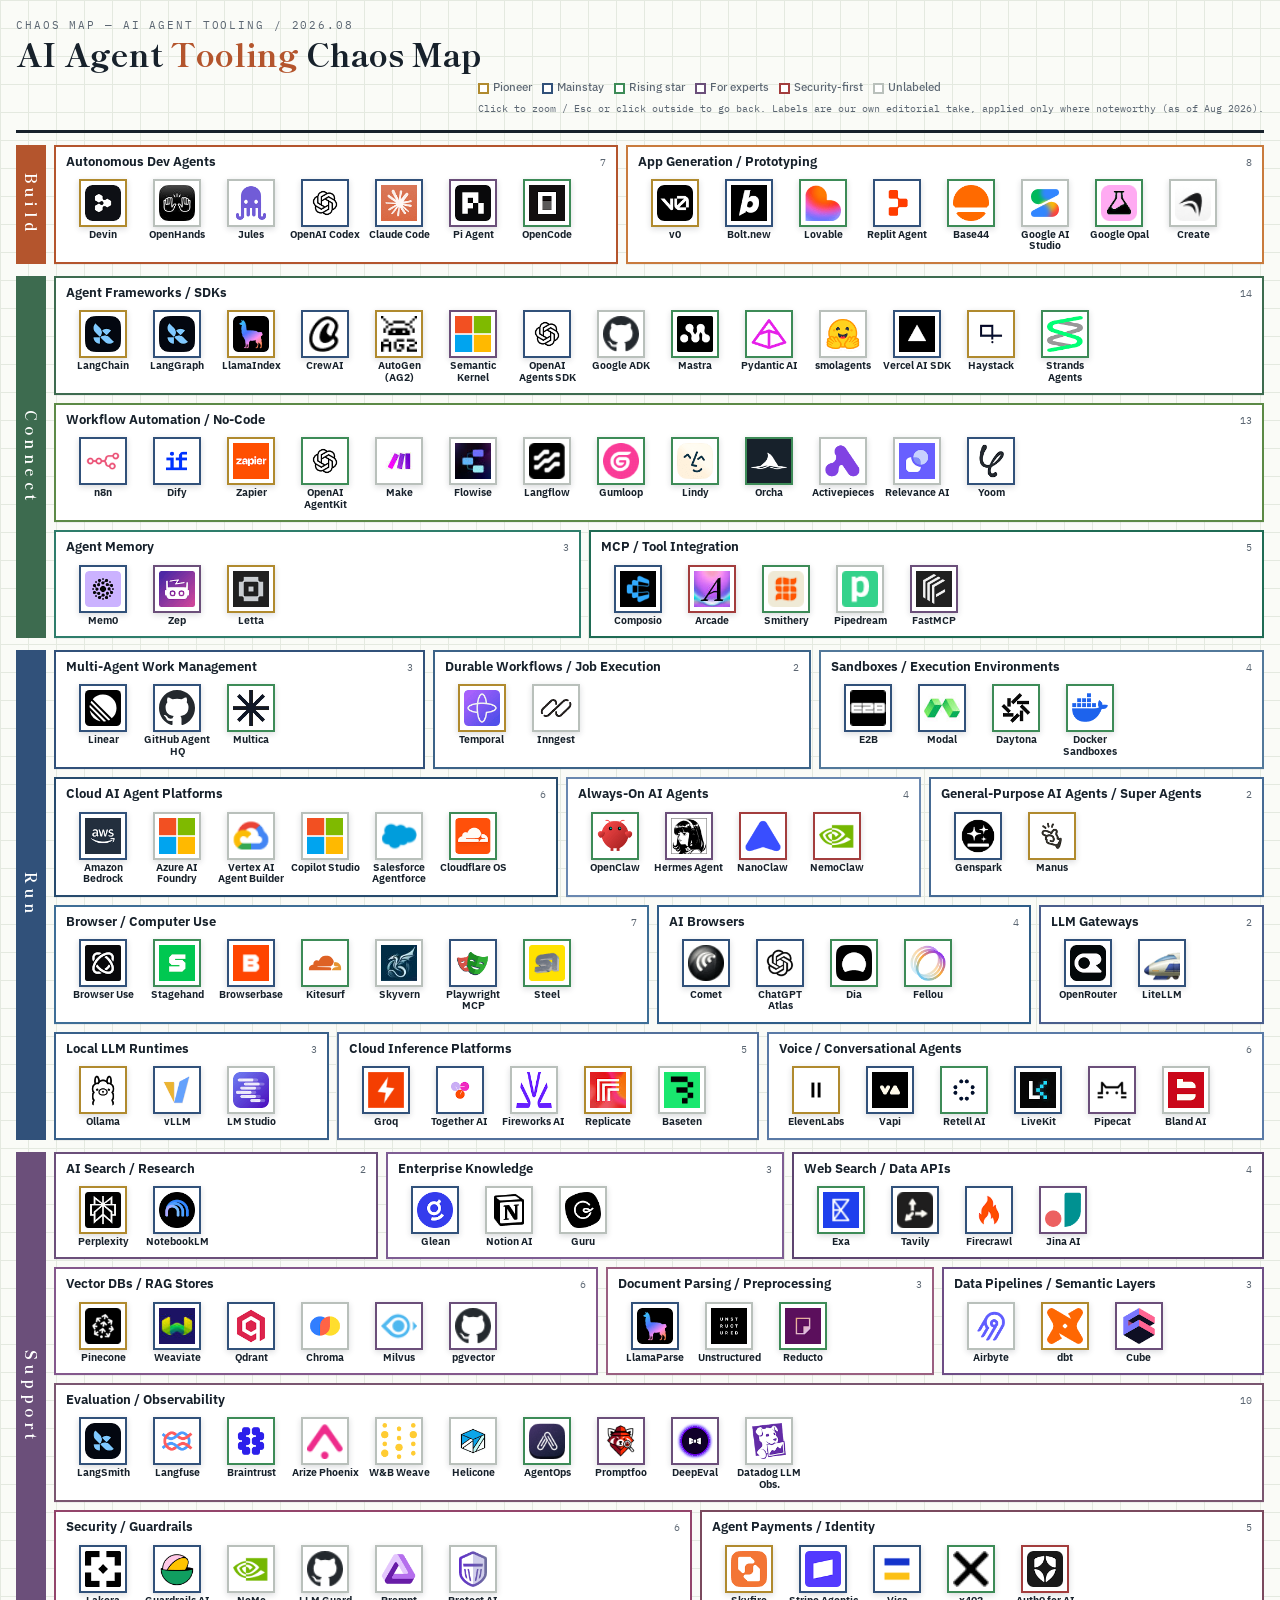
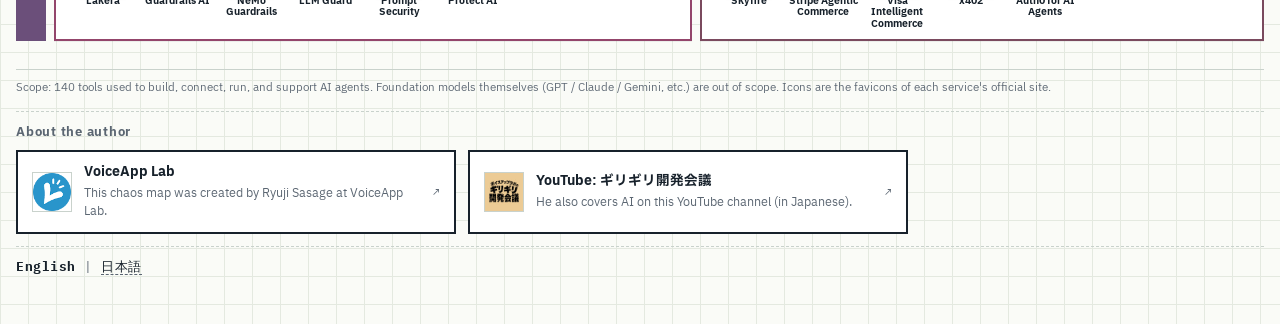
==== commit 607c9543: "作者について" ====
--- a/index.html
+++ b/index.html
@@ -55,9 +55,23 @@
 
 <footer>
   <p>Scope: 140 tools used to build, connect, run, and support AI agents. Foundation models themselves (GPT / Claude / Gemini, etc.) are out of scope. Icons are the favicons of each service's official site.</p>
+  <div class="credits-block">
+    <h3>About the author</h3>
+    <div class="credit-cards">
+      <a class="credit-card" href="https://voiceapp-lab.com/" target="_blank" rel="noopener">
+        <img src="[data-uri]" alt="VoiceApp Lab">
+        <span class="cc-body"><span class="cc-t">VoiceApp Lab</span><span class="cc-d">This chaos map was created by Ryuji Sasage at VoiceApp Lab.</span></span>
+        <span class="cc-arrow">↗</span>
+      </a>
+      <a class="credit-card" href="https://www.youtube.com/@girigirikk" target="_blank" rel="noopener">
+        <img src="[data-uri]" alt="ギリギリ開発会議">
+        <span class="cc-body"><span class="cc-t">YouTube: ギリギリ開発会議</span><span class="cc-d">He also covers AI on this YouTube channel (in Japanese).</span></span>
+        <span class="cc-arrow">↗</span>
+      </a>
+    </div>
+  </div>
   <div class="foot-links">
     <span class="lang-switch"><strong>English</strong> | <a href="ja/" data-lang-base="ja/">日本語</a></span>
-    <span class="credits">by <a href="https://voiceapp-lab.com/" target="_blank" rel="noopener">VoiceApp Lab</a> · <a href="https://www.youtube.com/@girigirikk" target="_blank" rel="noopener">YouTube</a></span>
   </div>
 </footer>
 
--- a/assets/style.css
+++ b/assets/style.css
@@ -254,6 +254,24 @@
 }
 @media print{body{background:none}}
 
+/* ---------- author credit cards ---------- */
+.credits-block{margin-top:14px;border-top:1px dashed var(--line);padding-top:12px}
+.credits-block h3{font-size:12.5px;font-weight:700;letter-spacing:.06em;color:var(--sub);margin-bottom:8px}
+.credit-cards{display:flex;gap:12px;flex-wrap:wrap}
+.credit-card{
+  flex:1 1 280px;max-width:440px;
+  display:flex;align-items:center;gap:12px;
+  background:#fff;border:2px solid var(--ink);
+  padding:12px 14px;text-decoration:none;color:var(--ink);
+  transition:box-shadow .15s,transform .15s;
+}
+.credit-card:hover{box-shadow:0 5px 16px rgba(23,33,43,.2);transform:translateY(-2px)}
+.credit-card img{width:40px;height:40px;flex:none;border:1px solid var(--line);object-fit:cover}
+.credit-card .cc-body{display:flex;flex-direction:column;min-width:0}
+.credit-card .cc-t{font-weight:700;font-size:13.5px;line-height:1.3}
+.credit-card .cc-d{font-size:12px;color:var(--sub);line-height:1.5;margin-top:2px}
+.credit-card .cc-arrow{margin-left:auto;flex:none;font-family:"IBM Plex Mono",monospace;color:var(--sub)}
+
 /* ---------- footer: language switch & credits ---------- */
 .foot-links{display:flex;justify-content:space-between;align-items:center;flex-wrap:wrap;gap:8px 20px;margin-top:12px;border-top:1px dashed var(--line);padding-top:10px;font-size:12.5px}
 .foot-links a{color:var(--ink);text-decoration:none;border-bottom:1px dashed var(--sub)}
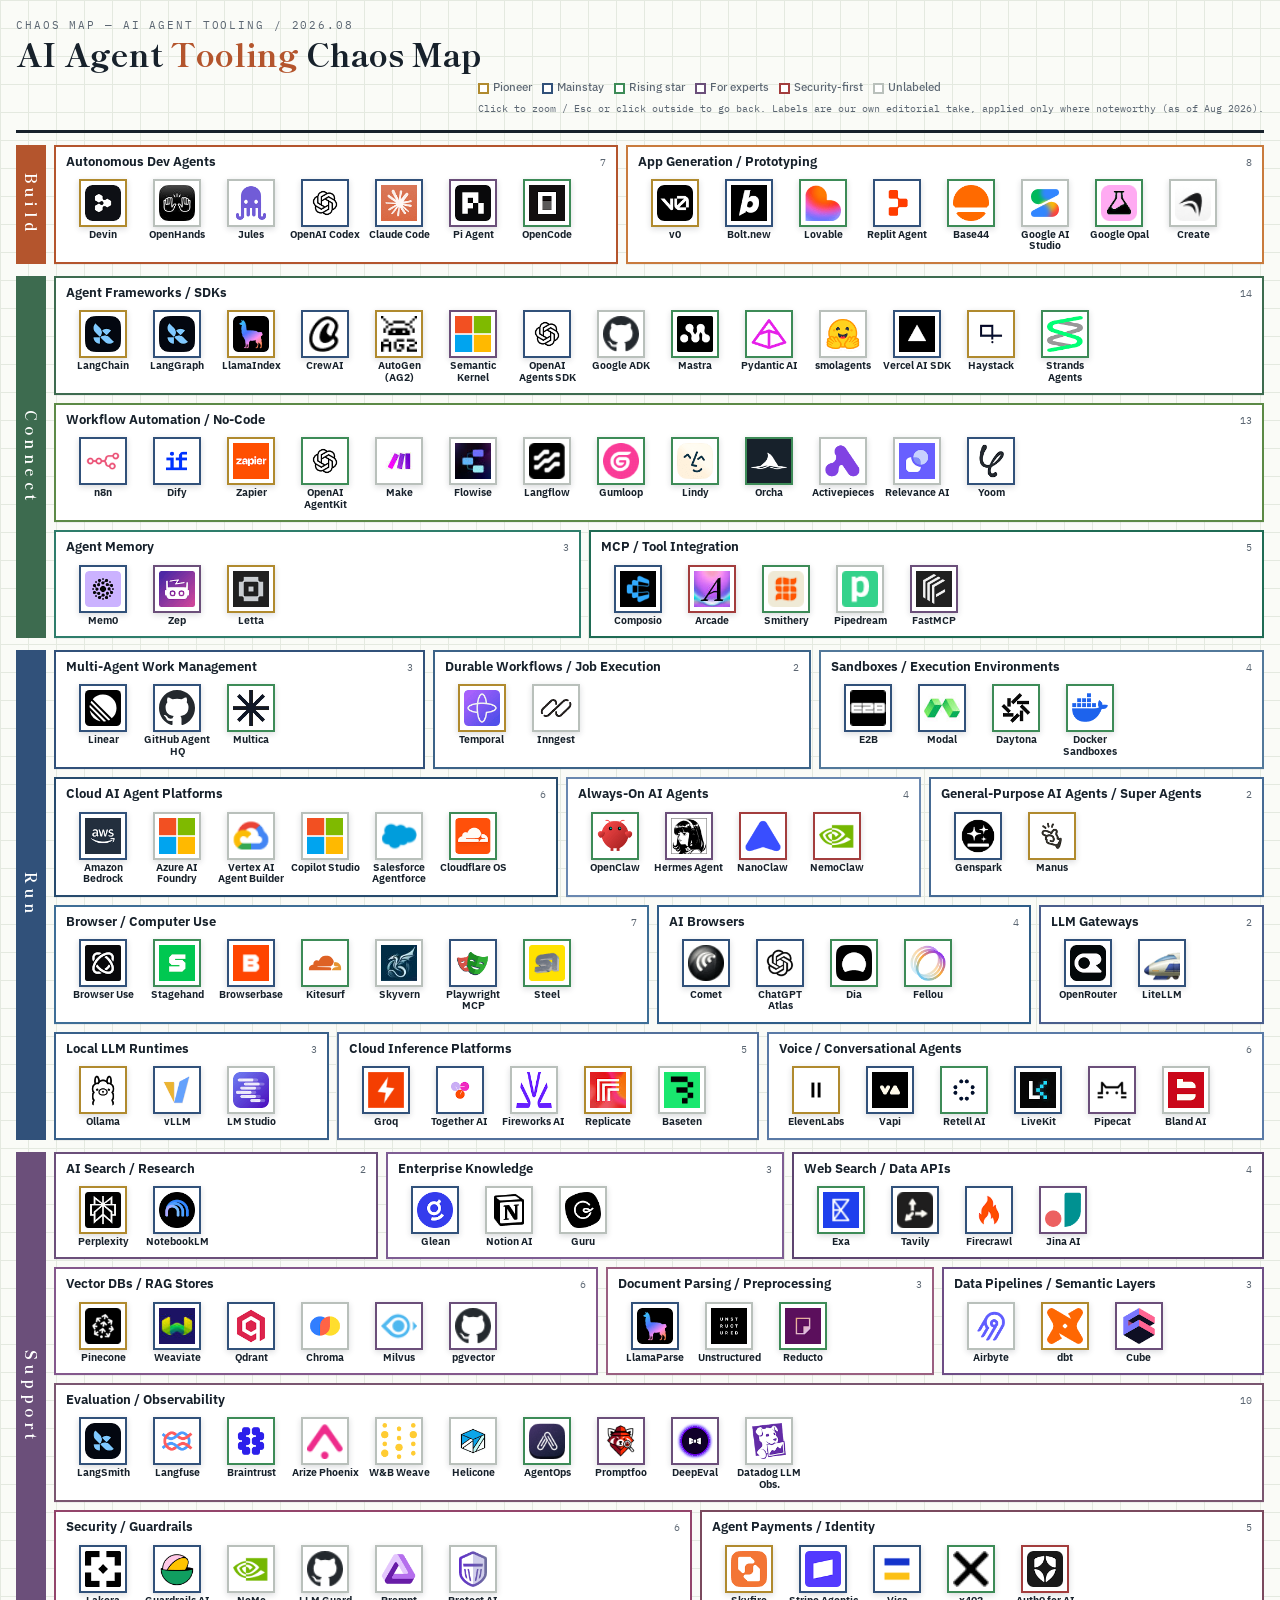
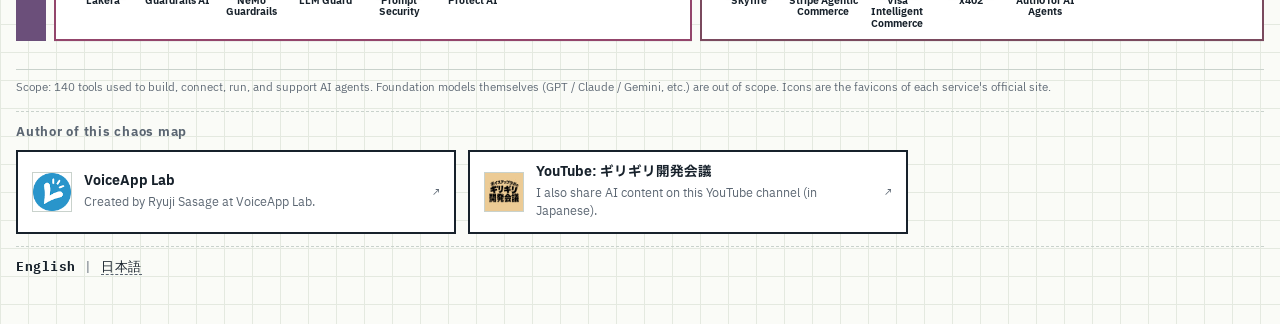
==== commit 9b36fa49: "choa" ====
--- a/index.html
+++ b/index.html
@@ -56,16 +56,16 @@
 <footer>
   <p>Scope: 140 tools used to build, connect, run, and support AI agents. Foundation models themselves (GPT / Claude / Gemini, etc.) are out of scope. Icons are the favicons of each service's official site.</p>
   <div class="credits-block">
-    <h3>About the author</h3>
+    <h3>Author of this chaos map</h3>
     <div class="credit-cards">
       <a class="credit-card" href="https://voiceapp-lab.com/" target="_blank" rel="noopener">
         <img src="[data-uri]" alt="VoiceApp Lab">
-        <span class="cc-body"><span class="cc-t">VoiceApp Lab</span><span class="cc-d">This chaos map was created by Ryuji Sasage at VoiceApp Lab.</span></span>
+        <span class="cc-body"><span class="cc-t">VoiceApp Lab</span><span class="cc-d">Created by Ryuji Sasage at VoiceApp Lab.</span></span>
         <span class="cc-arrow">↗</span>
       </a>
       <a class="credit-card" href="https://www.youtube.com/@girigirikk" target="_blank" rel="noopener">
         <img src="[data-uri]" alt="ギリギリ開発会議">
-        <span class="cc-body"><span class="cc-t">YouTube: ギリギリ開発会議</span><span class="cc-d">He also covers AI on this YouTube channel (in Japanese).</span></span>
+        <span class="cc-body"><span class="cc-t">YouTube: ギリギリ開発会議</span><span class="cc-d">I also share AI content on this YouTube channel (in Japanese).</span></span>
         <span class="cc-arrow">↗</span>
       </a>
     </div>
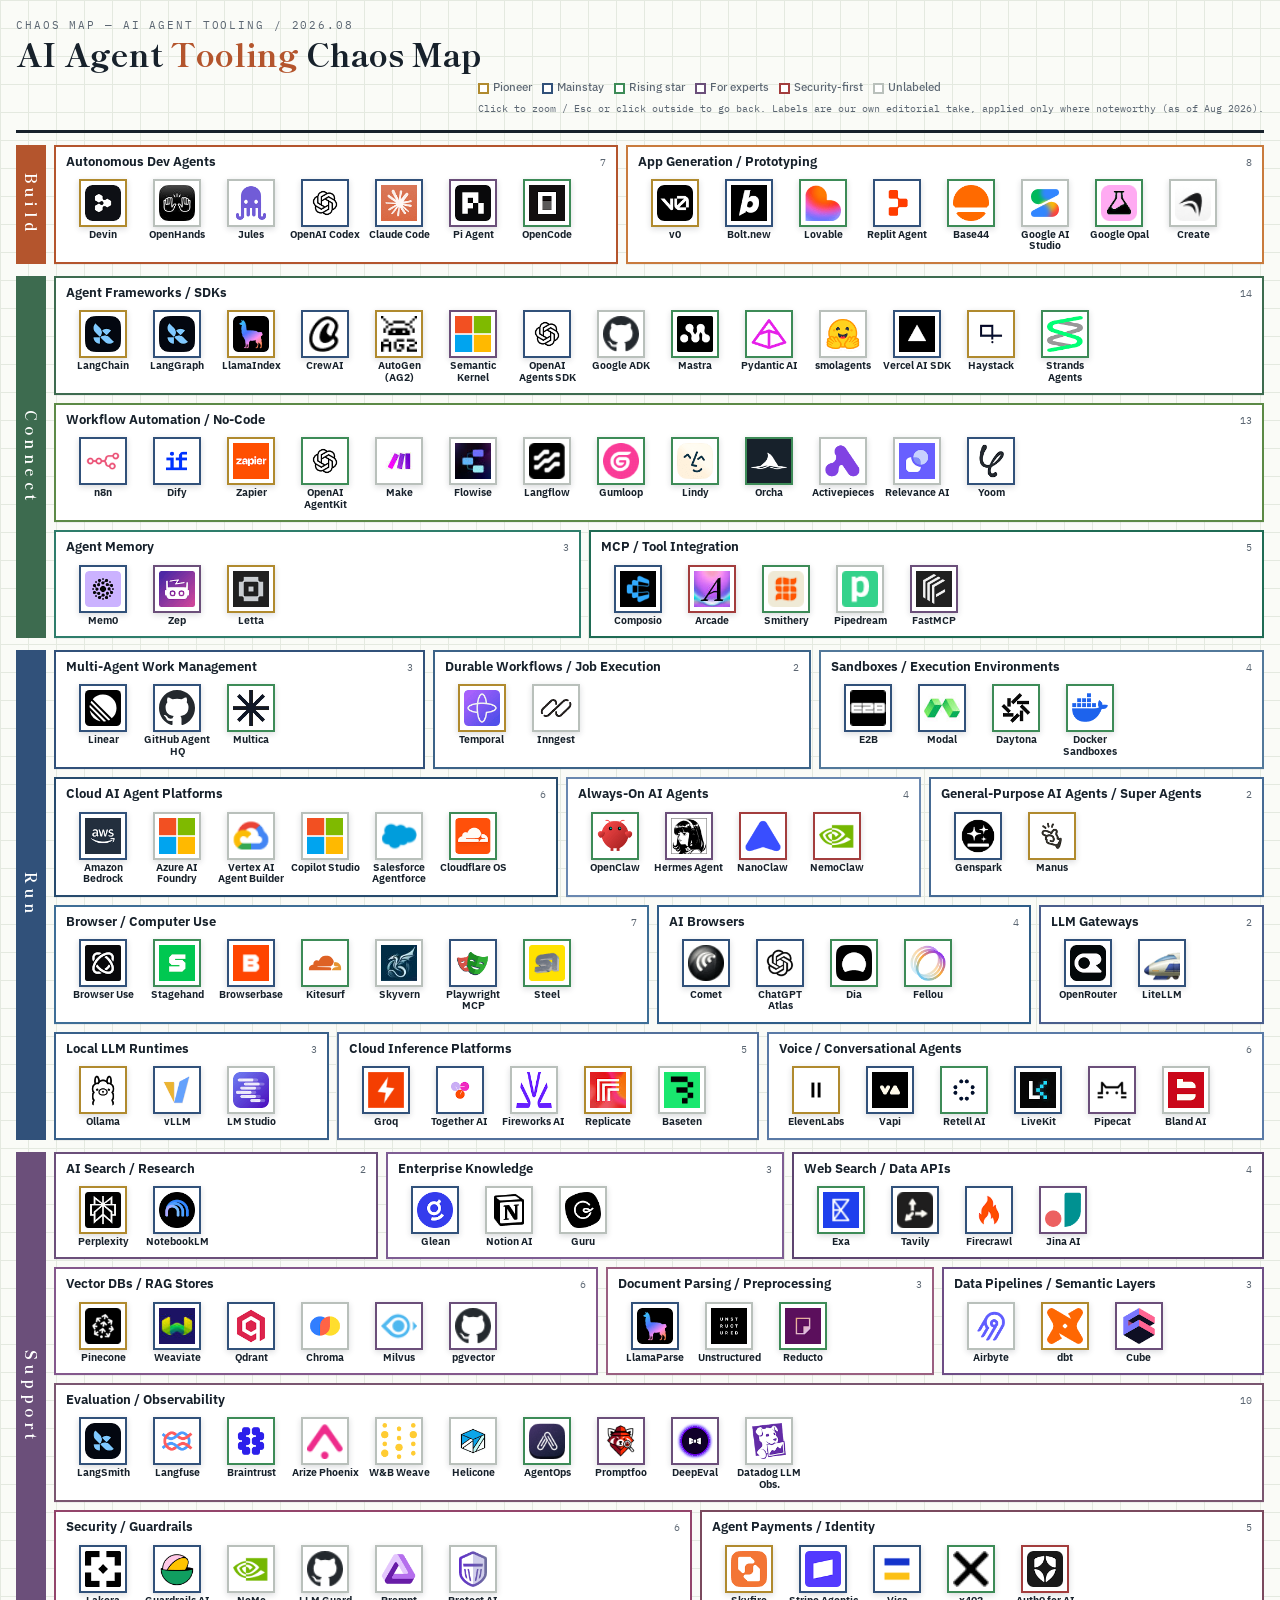
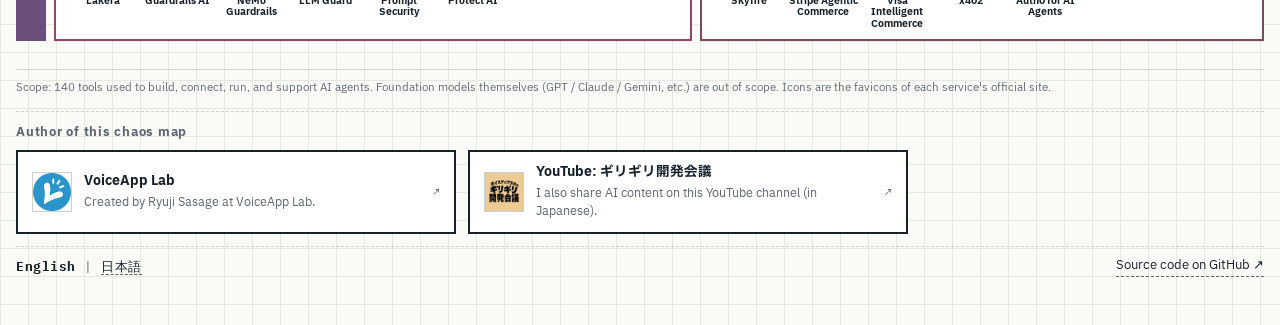
==== commit b01cc14f: "add source code link" ====
--- a/index.html
+++ b/index.html
@@ -72,6 +72,7 @@
   </div>
   <div class="foot-links">
     <span class="lang-switch"><strong>English</strong> | <a href="ja/" data-lang-base="ja/">日本語</a></span>
+    <a href="https://github.com/Arahabica/ai-agent-tools-chaos-map" target="_blank" rel="noopener">Source code on GitHub ↗</a>
   </div>
 </footer>
 
